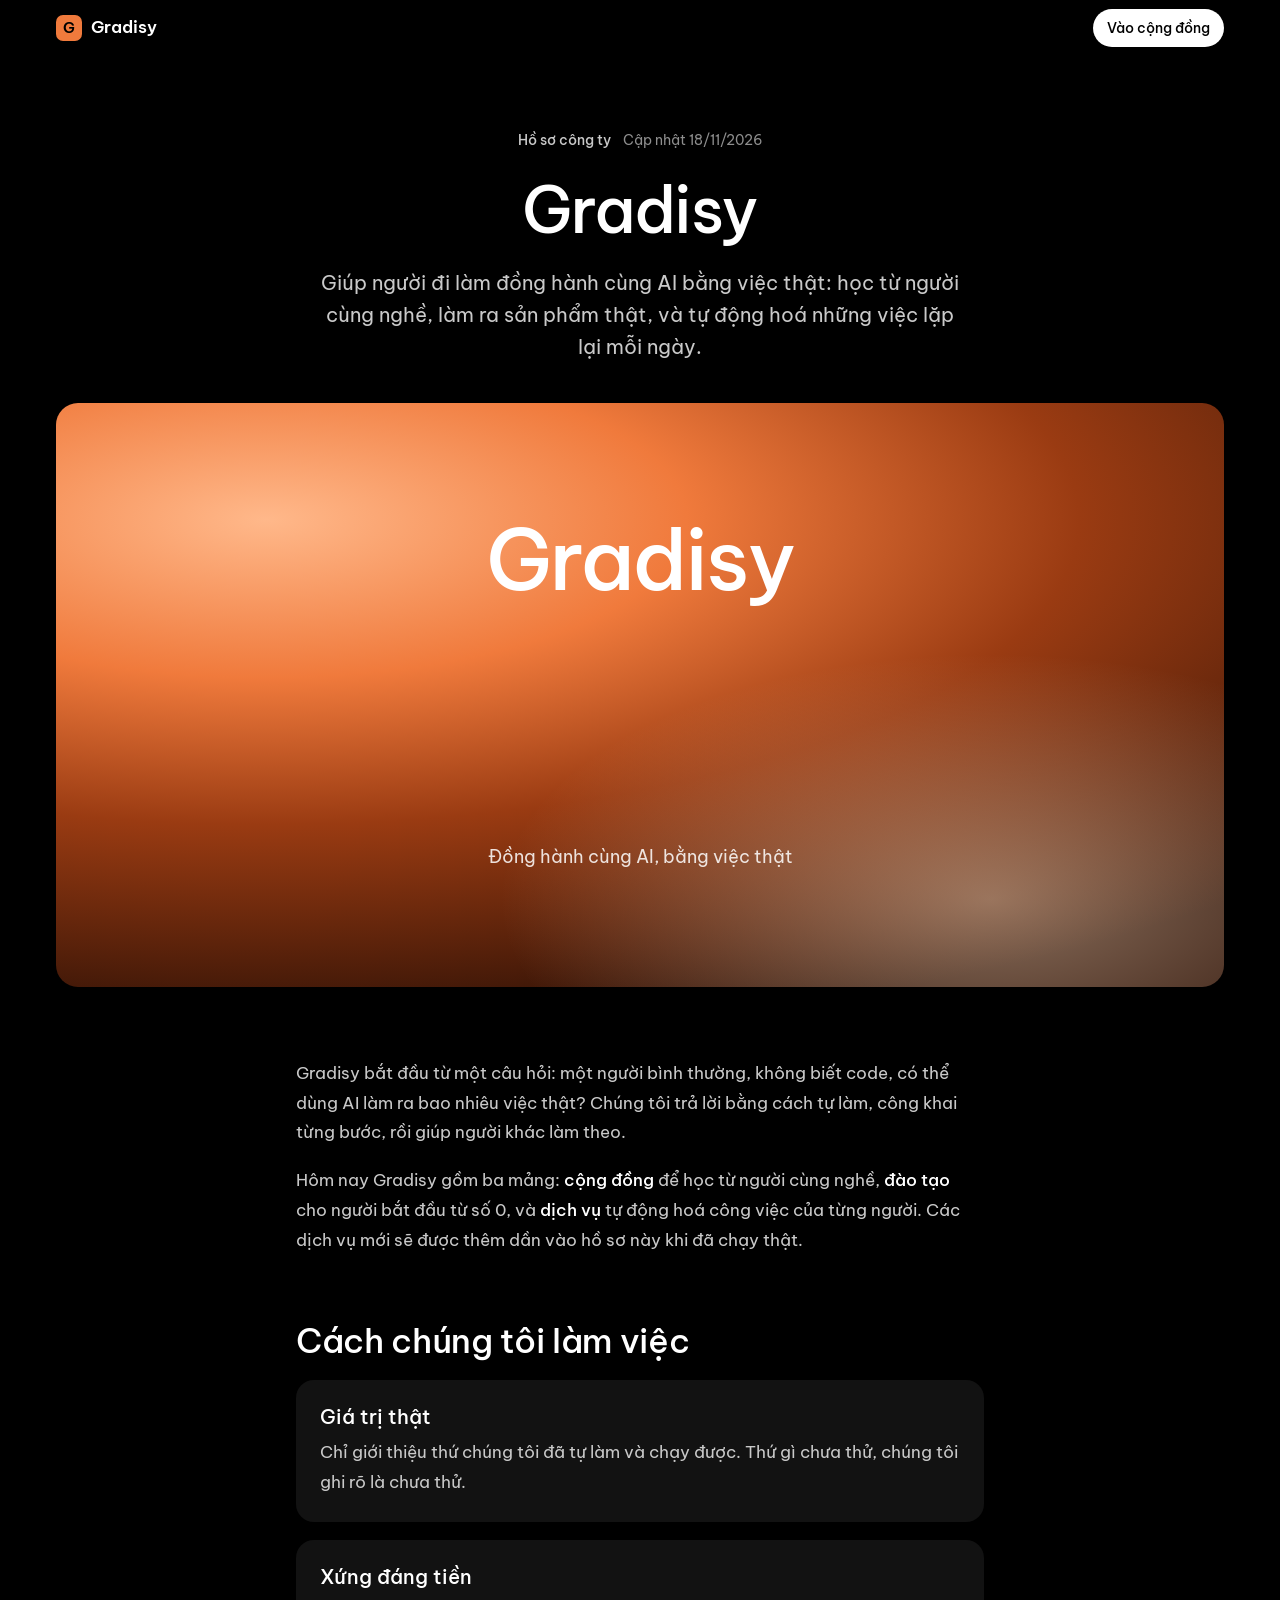
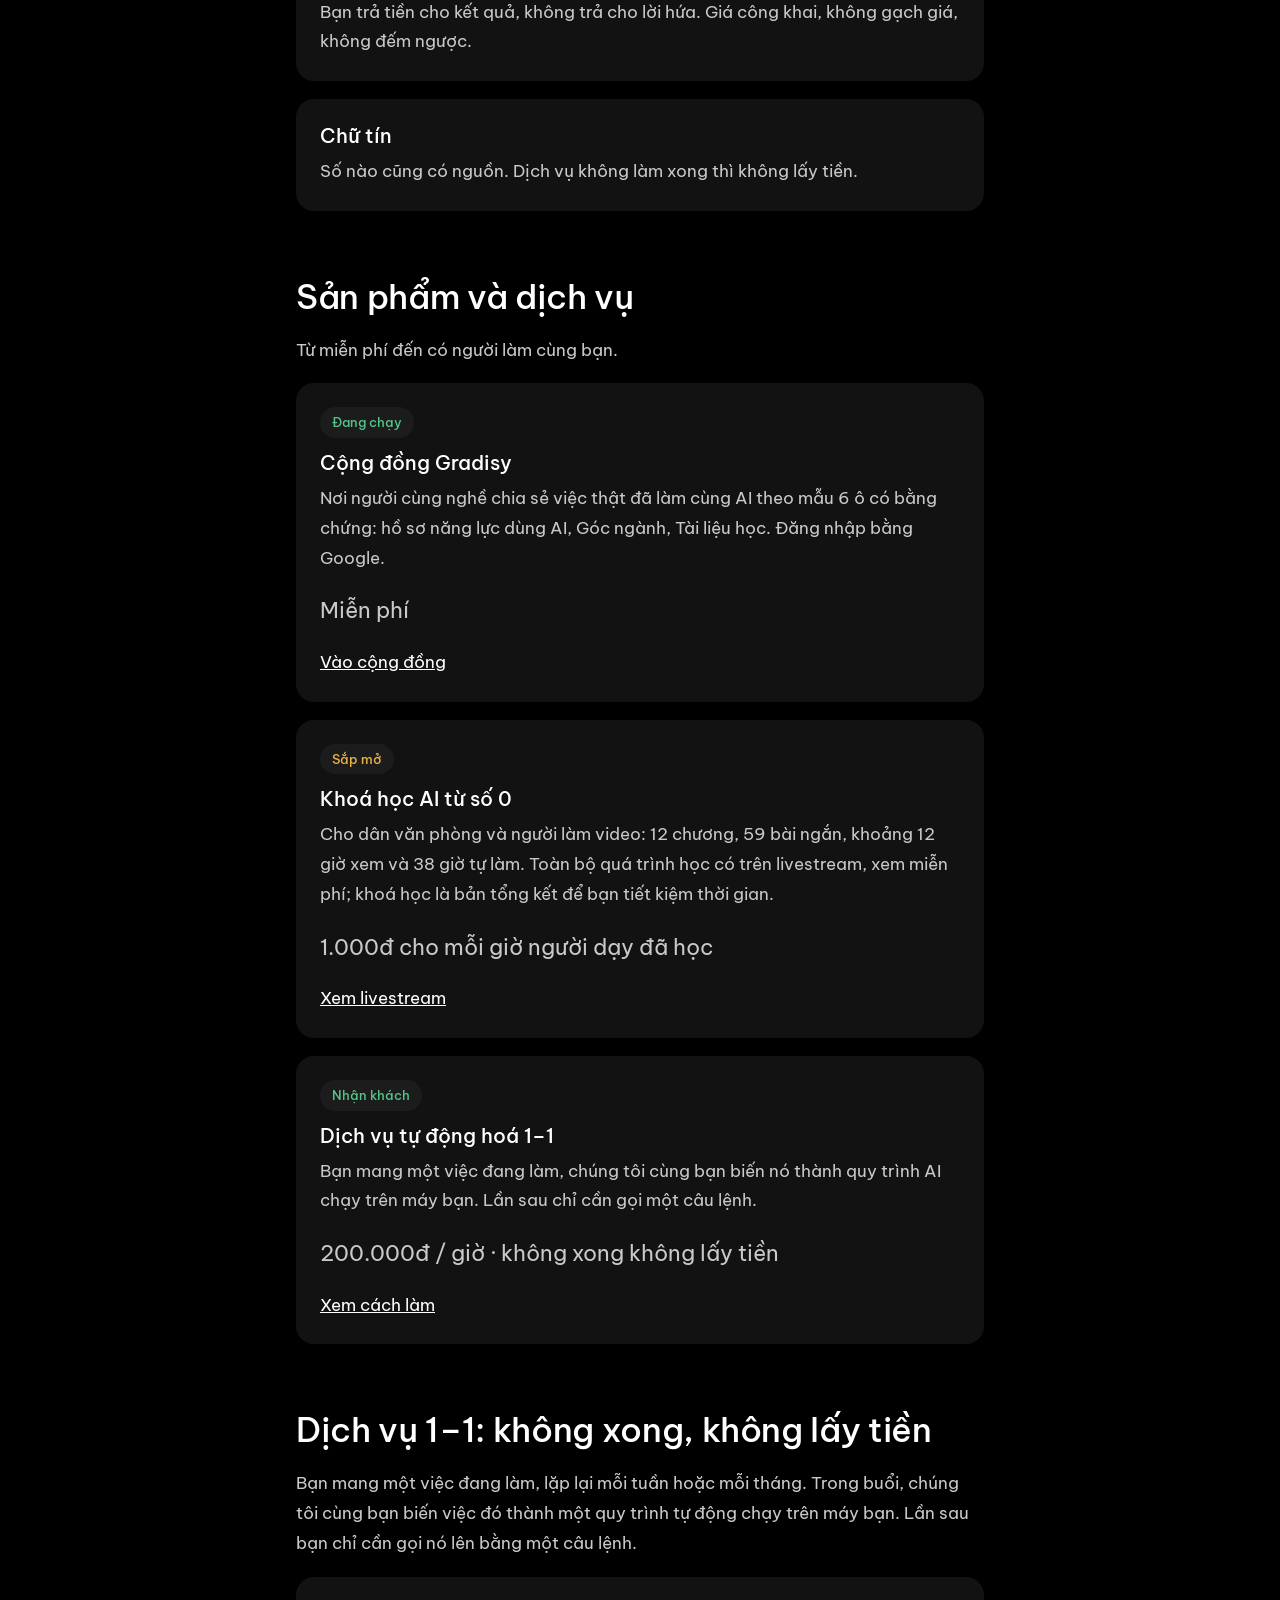
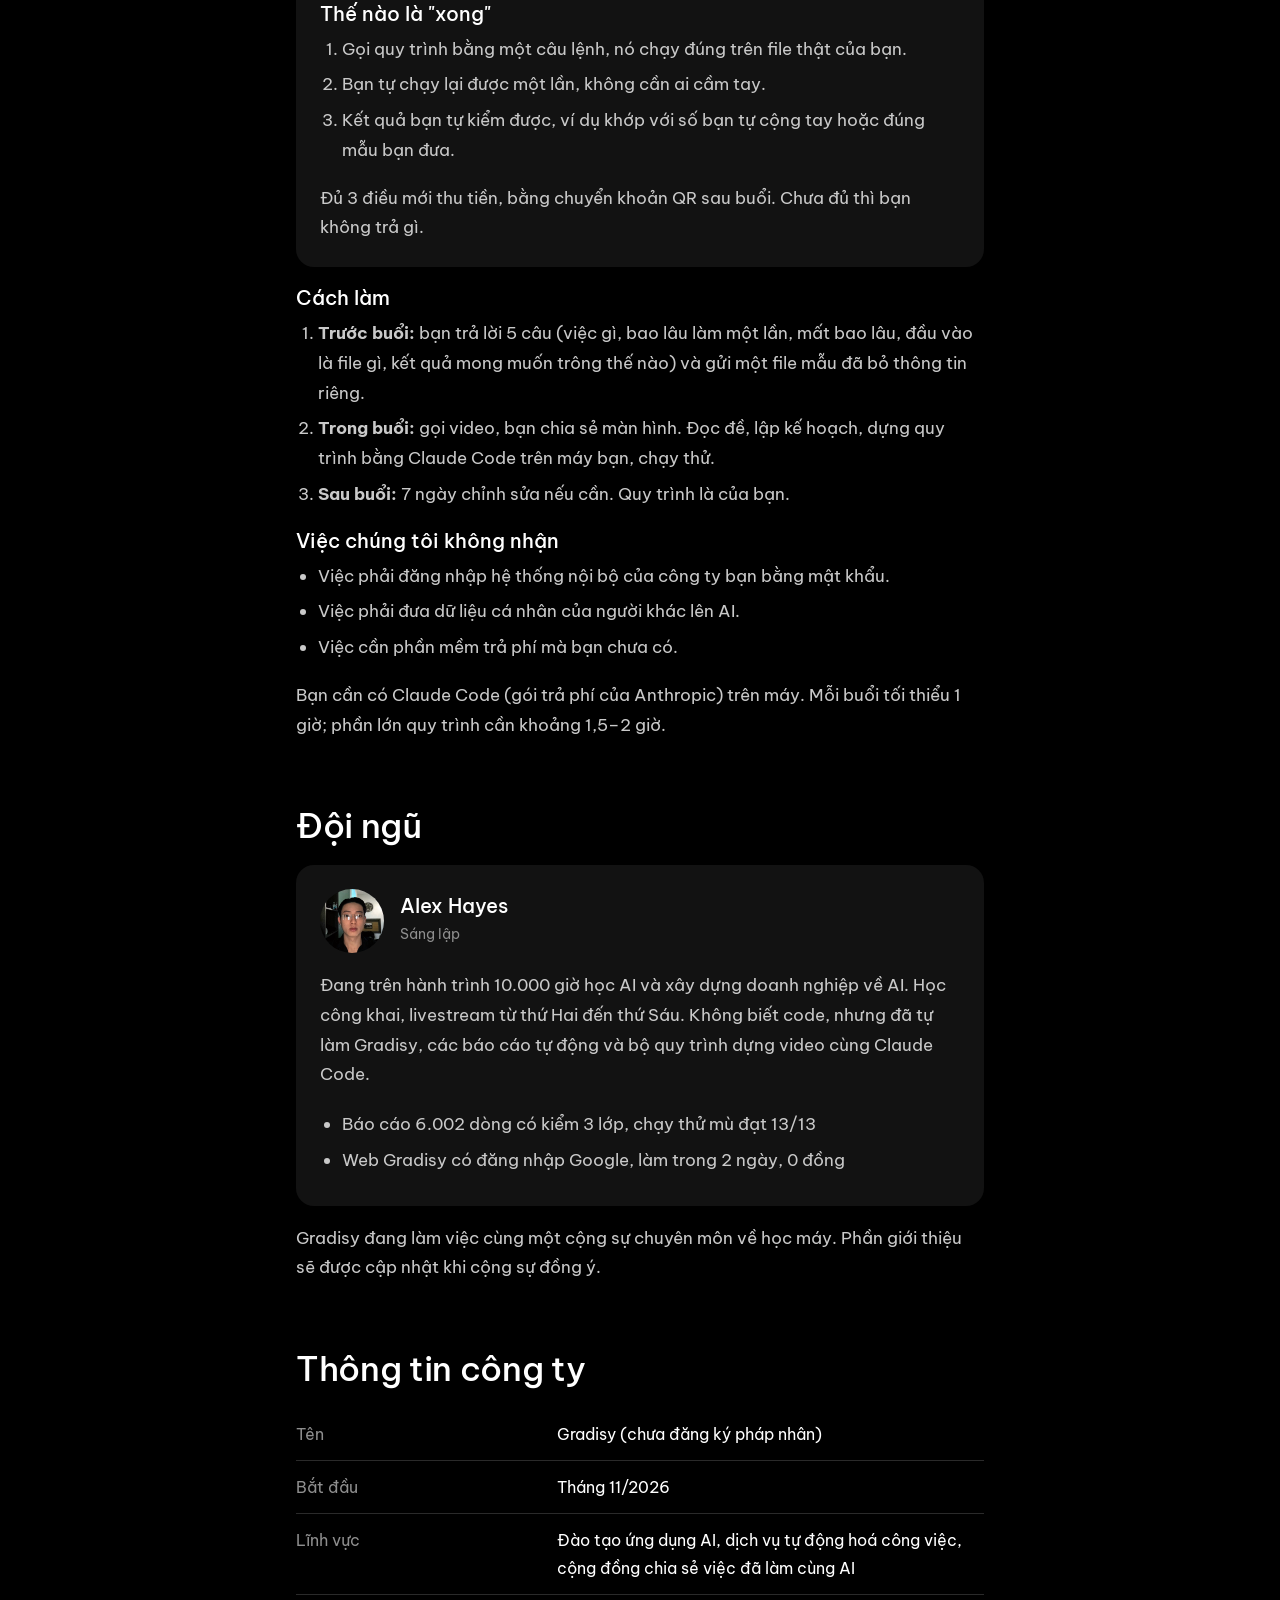
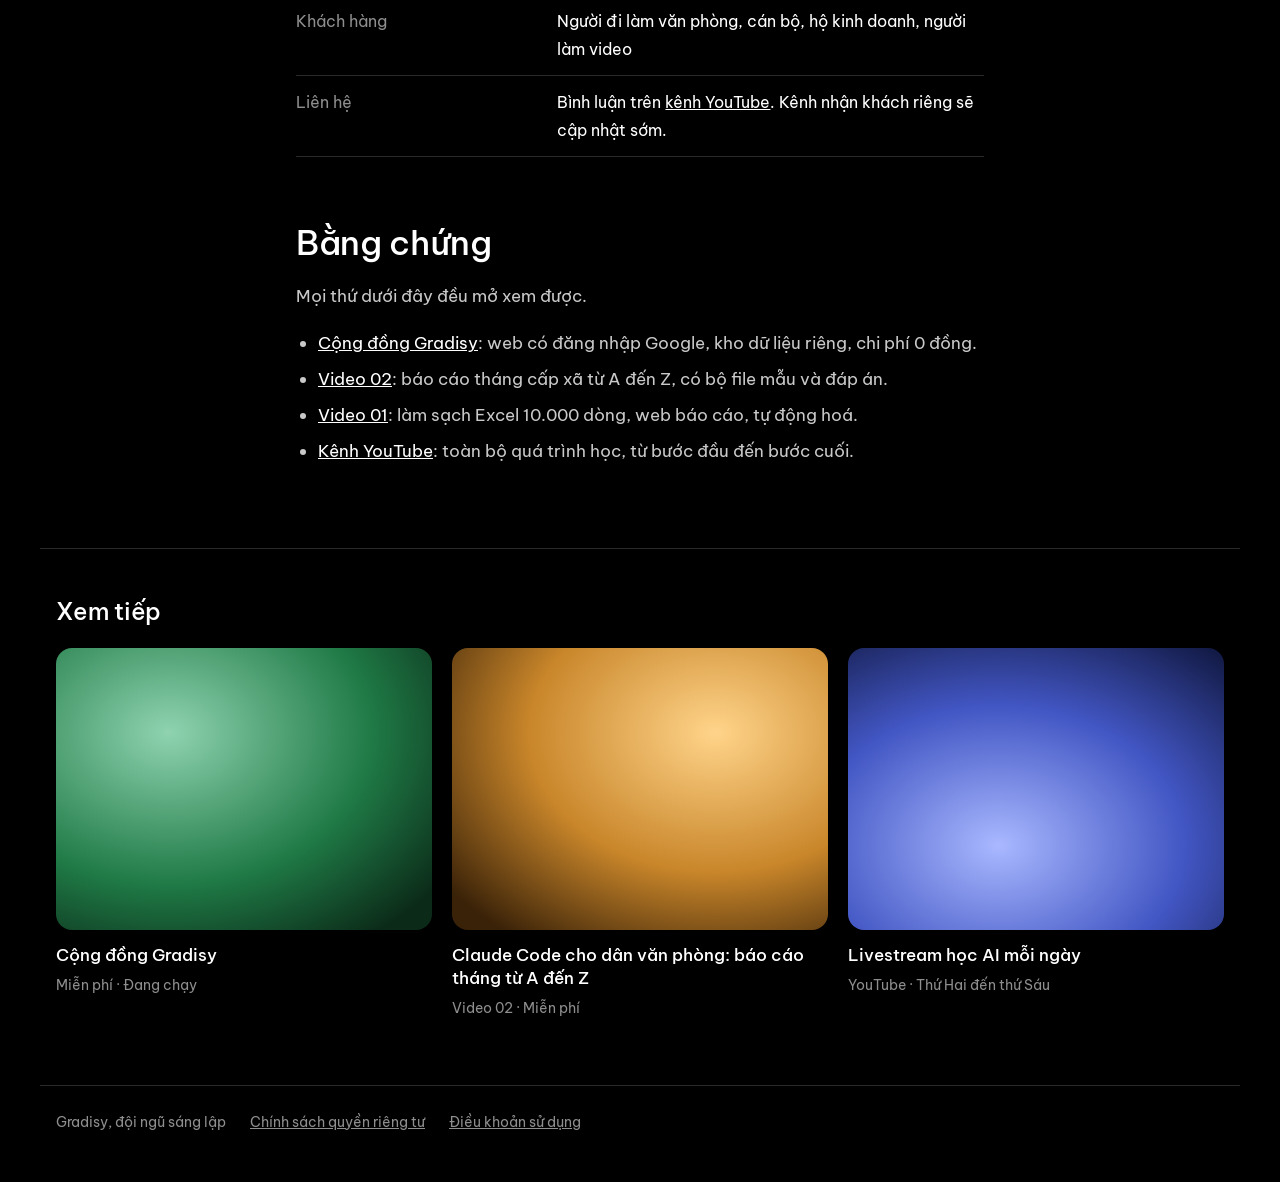
==== cong-ty/index.html @ e37d358b "Thêm trang Hồ sơ công ty Gradisy (cong-ty/) Trang giới thiệu Gradisy theo kiểu hồ sơ công ty: sứ mện" ====
<!doctype html>
<html lang="vi">
<head>
<meta charset="utf-8">
<meta name="viewport" content="width=device-width, initial-scale=1, viewport-fit=cover">
<title>Hồ sơ công ty · Gradisy</title>
<meta name="description" content="Hồ sơ Gradisy: đồng hành cùng AI bằng việc thật. Cộng đồng, đào tạo và dịch vụ tự động hoá 1–1, không xong không lấy tiền.">
<!-- Đăng lên mạng 18/11/2026.
     Thêm dịch vụ mới: thêm một dòng vào DICH_VU trong <script> cuối trang. -->
<link rel="preconnect" href="https://fonts.googleapis.com">
<link href="https://fonts.googleapis.com/css2?family=Be+Vietnam+Pro:wght@400;500;600&display=swap" rel="stylesheet">
<style>
:root{
  --bg:#000; --raise:#121212; --raise-2:#1c1c1c; --line:#2a2a2a;
  --ink:#fff; --ink-2:#c9c9c9; --muted:#8e8e8e;
  --accent:#f07a3c; --good:#55c48a; --warn:#e8b24a;
  --font:"Be Vietnam Pro",system-ui,-apple-system,"Segoe UI",sans-serif;
  color-scheme:dark;
}
*{box-sizing:border-box}
html{scroll-behavior:smooth}
body{margin:0;background:var(--bg);color:var(--ink);font:400 17px/1.75 var(--font);overflow-x:hidden;-webkit-font-smoothing:antialiased}
a{color:var(--ink)}
img{max-width:100%;display:block}
:focus-visible{outline:2px solid var(--accent);outline-offset:3px}

/* thanh trên */
.top{position:sticky;top:0;z-index:10;background:rgba(0,0,0,.85);backdrop-filter:blur(10px)}
.top .row{display:flex;align-items:center;gap:16px;height:56px;max-width:1200px;margin:0 auto;padding:0 max(16px,env(safe-area-inset-left))}
.logo{display:flex;align-items:center;gap:9px;text-decoration:none;font-weight:600;font-size:17px}
.logo i{display:grid;place-items:center;width:26px;height:26px;border-radius:7px;background:var(--accent);color:#000;font-style:normal;font-weight:600;font-size:15px}
.top .go{margin-left:auto;font-size:14px;text-decoration:none;background:var(--ink);color:#000;font-weight:500;padding:7px 14px;border-radius:99px}
.top .go:hover{background:var(--ink-2)}
/* thanh mục lục, giống thanh "đang đọc mục" */
.toc{border-top:1px solid var(--line);display:none}
.toc.show{display:block}
.toc details{max-width:1200px;margin:0 auto;padding:0 max(16px,env(safe-area-inset-left))}
.toc summary{list-style:none;cursor:pointer;display:flex;justify-content:space-between;align-items:center;height:40px;font-size:14px;color:var(--ink-2)}
.toc summary::-webkit-details-marker{display:none}
.toc summary::after{content:"";width:8px;height:8px;border-right:1.5px solid var(--ink-2);border-bottom:1.5px solid var(--ink-2);transform:rotate(45deg) translateY(-3px)}
.toc details[open] summary::after{transform:rotate(-135deg)}
.toc ol{list-style:none;margin:0;padding:4px 0 14px}
.toc a{display:block;padding:6px 0;font-size:15px;color:var(--ink-2);text-decoration:none}
.toc a:hover,.toc a.on{color:var(--ink)}

/* đầu trang */
.head{max-width:860px;margin:0 auto;padding:72px max(16px,env(safe-area-inset-left)) 40px;text-align:center}
.meta{font-size:14px;color:var(--muted);margin:0 0 22px}
.meta b{color:var(--ink-2);font-weight:500;margin-right:12px}
h1{font-weight:500;font-size:clamp(36px,6.4vw,64px);line-height:1.1;letter-spacing:-.02em;margin:0 0 22px;text-wrap:balance}
.sub{font-size:clamp(17px,2.2vw,20px);color:var(--ink-2);max-width:640px;margin:0 auto;line-height:1.6}

/* khối hình lớn */
.cover{max-width:1200px;margin:0 auto 64px;padding:0 max(16px,env(safe-area-inset-left))}
.cover .box{position:relative;aspect-ratio:16/8;border-radius:22px;overflow:hidden;
  background:radial-gradient(120% 90% at 18% 20%,#ffb88a 0,#f07a3c 30%,#9a3b12 58%,#2a0f05 100%)}
.cover .box::after{content:"";position:absolute;inset:0;background:radial-gradient(60% 60% at 80% 85%,rgba(255,226,196,.45),transparent 70%)}
.cover .mark{position:absolute;inset:0;display:grid;place-items:center;z-index:1;text-align:center}
.cover .mark span{display:block;font-weight:500;font-size:clamp(34px,7vw,84px);letter-spacing:-.02em;color:#fff;line-height:1}
.cover .mark small{display:block;margin-top:12px;font-size:clamp(14px,1.8vw,18px);color:rgba(255,255,255,.85)}

/* bài */
.doc{max-width:720px;margin:0 auto;padding:0 max(16px,env(safe-area-inset-left))}
.doc section{padding:8px 0 40px;scroll-margin-top:110px}
h2{font-weight:500;font-size:clamp(26px,3.6vw,34px);line-height:1.2;letter-spacing:-.01em;margin:0 0 18px}
h3{font-weight:500;font-size:20px;line-height:1.3;margin:0 0 8px}
.doc p{margin:0 0 18px;color:var(--ink-2)}
.doc p b{color:var(--ink);font-weight:500}
.doc ol,.doc ul{color:var(--ink-2);padding-left:22px;margin:0 0 18px}
.doc li{margin:6px 0}

/* thẻ (khối bo tròn nền xám như thẻ tác giả) */
.panel{background:var(--raise);border-radius:18px;padding:24px;margin:0 0 18px}
.panel p:last-child,.panel ul:last-child,.panel ol:last-child{margin-bottom:0}
.pill{display:inline-block;background:var(--raise-2);color:var(--ink);font-size:13px;font-weight:500;padding:4px 12px;border-radius:99px;margin-bottom:12px}
.pill.live{color:var(--good)}
.pill.soon{color:var(--warn)}
.price{font-size:22px;color:var(--ink);margin:6px 0 4px}

/* bảng thông tin công ty */
.facts{width:100%;border-collapse:collapse;font-size:16px;margin:0 0 18px}
.facts th,.facts td{text-align:left;vertical-align:top;padding:12px 0;border-bottom:1px solid var(--line)}
.facts th{width:38%;color:var(--muted);font-weight:400;padding-right:16px}
.facts td{color:var(--ink)}

/* đội ngũ */
.person{display:grid;grid-template-columns:64px 1fr;gap:4px 16px;align-items:center}
.person img,.person .ph{width:64px;height:64px;border-radius:50%;object-fit:cover;object-position:50% 30%}
.person .ph{display:grid;place-items:center;background:var(--raise-2);color:var(--muted);font-size:22px}
.person h3{margin:0}
.person .role{font-size:14px;color:var(--muted)}
.person .bio{grid-column:1/-1;margin:14px 0 0;color:var(--ink-2)}
.person ul{grid-column:1/-1;margin:10px 0 0}
.todo{background:rgba(232,178,74,.14);color:var(--warn);border-radius:6px;padding:1px 6px;font-size:13px}

/* xem tiếp */
.more{max-width:1200px;margin:24px auto 0;padding:48px max(16px,env(safe-area-inset-left)) 0;border-top:1px solid var(--line)}
.more .bar{display:flex;justify-content:space-between;align-items:baseline;margin-bottom:22px}
.more h2{margin:0;font-size:24px}
.cards{display:grid;gap:20px}
.card{display:block;text-decoration:none}
.card .img{aspect-ratio:4/3;border-radius:16px;margin-bottom:14px}
.card .t{display:block;font-size:17px;font-weight:500;line-height:1.35}
.card .m{display:block;font-size:14px;color:var(--muted);margin-top:6px}
.card:hover .t{text-decoration:underline}
.g1{background:radial-gradient(90% 90% at 30% 30%,#8fd3b0,#1f7a46 60%,#0b2a18)}
.g2{background:radial-gradient(90% 90% at 70% 30%,#ffd48a,#c9862a 55%,#3a2208)}
.g3{background:radial-gradient(90% 90% at 40% 70%,#a9b8ff,#4256c4 55%,#121a45)}

footer{max-width:1200px;margin:64px auto 0;padding:24px max(16px,env(safe-area-inset-left)) 48px;border-top:1px solid var(--line);font-size:14px;color:var(--muted);display:flex;flex-wrap:wrap;gap:8px 24px}
footer a{color:var(--muted)}

@media (min-width:760px){ .cards{grid-template-columns:repeat(3,1fr)} }
@media (prefers-reduced-motion:reduce){html{scroll-behavior:auto}}
</style>
</head>
<body>

<header class="top">
  <div class="row">
    <a class="logo" href="./"><i>G</i>Gradisy</a>
    <a class="go" href="../">Vào cộng đồng</a>
  </div>
  <nav class="toc" id="toc" aria-label="Mục lục hồ sơ">
    <details>
      <summary id="tocNow">Gradisy là ai</summary>
      <ol id="tocList"></ol>
    </details>
  </nav>
</header>

<header class="head">
  <p class="meta"><b>Hồ sơ công ty</b>Cập nhật 18/11/2026</p>
  <h1>Gradisy</h1>
  <p class="sub">Giúp người đi làm đồng hành cùng AI bằng việc thật: học từ người cùng nghề, làm ra sản phẩm thật, và tự động hoá những việc lặp lại mỗi ngày.</p>
</header>

<div class="cover"><div class="box" role="img" aria-label="Ảnh bìa Gradisy"><div class="mark"><span>Gradisy</span><small>Đồng hành cùng AI, bằng việc thật</small></div></div></div>

<main class="doc">

<section id="la-ai" data-toc="Gradisy là ai">
  <p>Gradisy bắt đầu từ một câu hỏi: một người bình thường, không biết code, có thể dùng AI làm ra bao nhiêu việc thật? Chúng tôi trả lời bằng cách tự làm, công khai từng bước, rồi giúp người khác làm theo.</p>
  <p>Hôm nay Gradisy gồm ba mảng: <b>cộng đồng</b> để học từ người cùng nghề, <b>đào tạo</b> cho người bắt đầu từ số 0, và <b>dịch vụ</b> tự động hoá công việc của từng người. Các dịch vụ mới sẽ được thêm dần vào hồ sơ này khi đã chạy thật.</p>
</section>

<section id="nguyen-tac" data-toc="Cách chúng tôi làm việc">
  <h2>Cách chúng tôi làm việc</h2>
  <div class="panel">
    <h3>Giá trị thật</h3>
    <p>Chỉ giới thiệu thứ chúng tôi đã tự làm và chạy được. Thứ gì chưa thử, chúng tôi ghi rõ là chưa thử.</p>
  </div>
  <div class="panel">
    <h3>Xứng đáng tiền</h3>
    <p>Bạn trả tiền cho kết quả, không trả cho lời hứa. Giá công khai, không gạch giá, không đếm ngược.</p>
  </div>
  <div class="panel">
    <h3>Chữ tín</h3>
    <p>Số nào cũng có nguồn. Dịch vụ không làm xong thì không lấy tiền.</p>
  </div>
</section>

<section id="dich-vu" data-toc="Sản phẩm và dịch vụ">
  <h2>Sản phẩm và dịch vụ</h2>
  <p>Từ miễn phí đến có người làm cùng bạn.</p>
  <div id="dsDichVu"></div>
</section>

<section id="mot-mot" data-toc="Dịch vụ 1–1: không xong, không lấy tiền">
  <h2>Dịch vụ 1–1: không xong, không lấy tiền</h2>
  <p>Bạn mang một việc đang làm, lặp lại mỗi tuần hoặc mỗi tháng. Trong buổi, chúng tôi cùng bạn biến việc đó thành một quy trình tự động chạy trên máy bạn. Lần sau bạn chỉ cần gọi nó lên bằng một câu lệnh.</p>
  <div class="panel">
    <h3>Thế nào là "xong"</h3>
    <ol>
      <li>Gọi quy trình bằng một câu lệnh, nó chạy đúng trên file thật của bạn.</li>
      <li>Bạn tự chạy lại được một lần, không cần ai cầm tay.</li>
      <li>Kết quả bạn tự kiểm được, ví dụ khớp với số bạn tự cộng tay hoặc đúng mẫu bạn đưa.</li>
    </ol>
    <p>Đủ 3 điều mới thu tiền, bằng chuyển khoản QR sau buổi. Chưa đủ thì bạn không trả gì.</p>
  </div>
  <h3>Cách làm</h3>
  <ol>
    <li><b>Trước buổi:</b> bạn trả lời 5 câu (việc gì, bao lâu làm một lần, mất bao lâu, đầu vào là file gì, kết quả mong muốn trông thế nào) và gửi một file mẫu đã bỏ thông tin riêng.</li>
    <li><b>Trong buổi:</b> gọi video, bạn chia sẻ màn hình. Đọc đề, lập kế hoạch, dựng quy trình bằng Claude Code trên máy bạn, chạy thử.</li>
    <li><b>Sau buổi:</b> 7 ngày chỉnh sửa nếu cần. Quy trình là của bạn.</li>
  </ol>
  <h3>Việc chúng tôi không nhận</h3>
  <ul>
    <li>Việc phải đăng nhập hệ thống nội bộ của công ty bạn bằng mật khẩu.</li>
    <li>Việc phải đưa dữ liệu cá nhân của người khác lên AI.</li>
    <li>Việc cần phần mềm trả phí mà bạn chưa có.</li>
  </ul>
  <p>Bạn cần có Claude Code (gói trả phí của Anthropic) trên máy. Mỗi buổi tối thiểu 1 giờ; phần lớn quy trình cần khoảng 1,5–2 giờ.</p>
</section>

<section id="doi-ngu" data-toc="Đội ngũ">
  <h2>Đội ngũ</h2>
  <div class="panel person">
    <img src="anh/alex.avif" alt="Ảnh chân dung Alex Hayes" width="128" height="128" loading="lazy">
    <div><h3>Alex Hayes</h3><span class="role">Sáng lập</span></div>
    <p class="bio">Đang trên hành trình 10.000 giờ học AI và xây dựng doanh nghiệp về AI. Học công khai, livestream từ thứ Hai đến thứ Sáu. Không biết code, nhưng đã tự làm Gradisy, các báo cáo tự động và bộ quy trình dựng video cùng Claude Code.</p>
    <ul>
      <li>Báo cáo 6.002 dòng có kiểm 3 lớp, chạy thử mù đạt 13/13</li>
      <li>Web Gradisy có đăng nhập Google, làm trong 2 ngày, 0 đồng</li>
    </ul>
  </div>
  <p>Gradisy đang làm việc cùng một cộng sự chuyên môn về học máy. Phần giới thiệu sẽ được cập nhật khi cộng sự đồng ý.</p>
</section>

<section id="thong-tin" data-toc="Thông tin công ty">
  <h2>Thông tin công ty</h2>
  <table class="facts">
    <tr><th>Tên</th><td>Gradisy (chưa đăng ký pháp nhân)</td></tr>
    <tr><th>Bắt đầu</th><td>Tháng 11/2026</td></tr>
    <tr><th>Lĩnh vực</th><td>Đào tạo ứng dụng AI, dịch vụ tự động hoá công việc, cộng đồng chia sẻ việc đã làm cùng AI</td></tr>
    <tr><th>Khách hàng</th><td>Người đi làm văn phòng, cán bộ, hộ kinh doanh, người làm video</td></tr>
    <tr><th>Liên hệ</th><td>Bình luận trên <a href="https://www.youtube.com/@Vannam_alexhayes" target="_blank" rel="noopener">kênh YouTube</a>. Kênh nhận khách riêng sẽ cập nhật sớm.</td></tr>
  </table>
</section>

<section id="bang-chung" data-toc="Bằng chứng">
  <h2>Bằng chứng</h2>
  <p>Mọi thứ dưới đây đều mở xem được.</p>
  <ul>
    <li><a href="../">Cộng đồng Gradisy</a>: web có đăng nhập Google, kho dữ liệu riêng, chi phí 0 đồng.</li>
    <li><a href="https://alexhayes-ai.github.io/claude-code-van-phong/">Video 02</a>: báo cáo tháng cấp xã từ A đến Z, có bộ file mẫu và đáp án.</li>
    <li><a href="https://alexhayes-ai.github.io/excel-bao-cao-tu-dong/">Video 01</a>: làm sạch Excel 10.000 dòng, web báo cáo, tự động hoá.</li>
    <li><a href="https://www.youtube.com/@Vannam_alexhayes" target="_blank" rel="noopener">Kênh YouTube</a>: toàn bộ quá trình học, từ bước đầu đến bước cuối.</li>
  </ul>
</section>

</main>

<section class="more" aria-labelledby="xemTiep">
  <div class="bar"><h2 id="xemTiep">Xem tiếp</h2></div>
  <div class="cards">
    <a class="card" href="../"><div class="img g1"></div><span class="t">Cộng đồng Gradisy</span><span class="m">Miễn phí · Đang chạy</span></a>
    <a class="card" href="https://alexhayes-ai.github.io/claude-code-van-phong/"><div class="img g2"></div><span class="t">Claude Code cho dân văn phòng: báo cáo tháng từ A đến Z</span><span class="m">Video 02 · Miễn phí</span></a>
    <a class="card" href="https://www.youtube.com/@Vannam_alexhayes" target="_blank" rel="noopener"><div class="img g3"></div><span class="t">Livestream học AI mỗi ngày</span><span class="m">YouTube · Thứ Hai đến thứ Sáu</span></a>
  </div>
</section>

<footer>
  <span>Gradisy, đội ngũ sáng lập</span>
  <a href="../privacy.html">Chính sách quyền riêng tư</a>
  <a href="../terms.html">Điều khoản sử dụng</a>
</footer>

<script>
/* Danh sách sản phẩm và dịch vụ. Thêm dịch vụ mới: thêm một dòng. trangThai: "live" (đang chạy) hoặc "soon" (sắp mở). */
var DICH_VU = [
  { ten: "Cộng đồng Gradisy", trangThai: "live", nhan: "Đang chạy", gia: "Miễn phí",
    mota: "Nơi người cùng nghề chia sẻ việc thật đã làm cùng AI theo mẫu 6 ô có bằng chứng: hồ sơ năng lực dùng AI, Góc ngành, Tài liệu học. Đăng nhập bằng Google.",
    link: "../", chuLink: "Vào cộng đồng" },
  { ten: "Khoá học AI từ số 0", trangThai: "soon", nhan: "Sắp mở", gia: "1.000đ cho mỗi giờ người dạy đã học",
    mota: "Cho dân văn phòng và người làm video: 12 chương, 59 bài ngắn, khoảng 12 giờ xem và 38 giờ tự làm. Toàn bộ quá trình học có trên livestream, xem miễn phí; khoá học là bản tổng kết để bạn tiết kiệm thời gian.",
    link: "https://www.youtube.com/@Vannam_alexhayes", chuLink: "Xem livestream" },
  { ten: "Dịch vụ tự động hoá 1–1", trangThai: "live", nhan: "Nhận khách", gia: "200.000đ / giờ · không xong không lấy tiền",
    mota: "Bạn mang một việc đang làm, chúng tôi cùng bạn biến nó thành quy trình AI chạy trên máy bạn. Lần sau chỉ cần gọi một câu lệnh.",
    link: "#mot-mot", chuLink: "Xem cách làm" }
];
(function(){
  var box = document.getElementById('dsDichVu');
  DICH_VU.forEach(function(d){
    var p = document.createElement('div'); p.className = 'panel';
    var pill = document.createElement('span'); pill.className = 'pill ' + d.trangThai; pill.textContent = d.nhan;
    var h = document.createElement('h3'); h.textContent = d.ten;
    var m = document.createElement('p'); m.textContent = d.mota;
    var g = document.createElement('p'); g.className = 'price'; g.textContent = d.gia;
    var a = document.createElement('a'); a.href = d.link; a.textContent = d.chuLink;
    if (/^https?:/.test(d.link)) { a.target = '_blank'; a.rel = 'noopener'; }
    var pa = document.createElement('p'); pa.appendChild(a);
    [pill, h, m, g, pa].forEach(function(x){ p.appendChild(x); });
    box.appendChild(p);
  });

  // mục lục theo từng phần, hiện tên phần đang đọc
  var secs = Array.prototype.slice.call(document.querySelectorAll('section[data-toc]'));
  var list = document.getElementById('tocList'), now = document.getElementById('tocNow'), toc = document.getElementById('toc');
  var links = secs.map(function(s){
    var li = document.createElement('li'), a = document.createElement('a');
    a.href = '#' + s.id; a.textContent = s.dataset.toc;
    a.addEventListener('click', function(){ toc.querySelector('details').open = false; });
    li.appendChild(a); list.appendChild(li); return a;
  });
  function update(){
    var head = document.querySelector('.doc');
    toc.classList.toggle('show', head.getBoundingClientRect().top < 120);
    var cur = 0;
    secs.forEach(function(s, i){ if (s.getBoundingClientRect().top < 160) cur = i; });
    now.textContent = secs[cur].dataset.toc;
    links.forEach(function(a, i){ a.classList.toggle('on', i === cur); });
  }
  addEventListener('scroll', update, {passive:true}); update();
})();
</script>
</body>
</html>
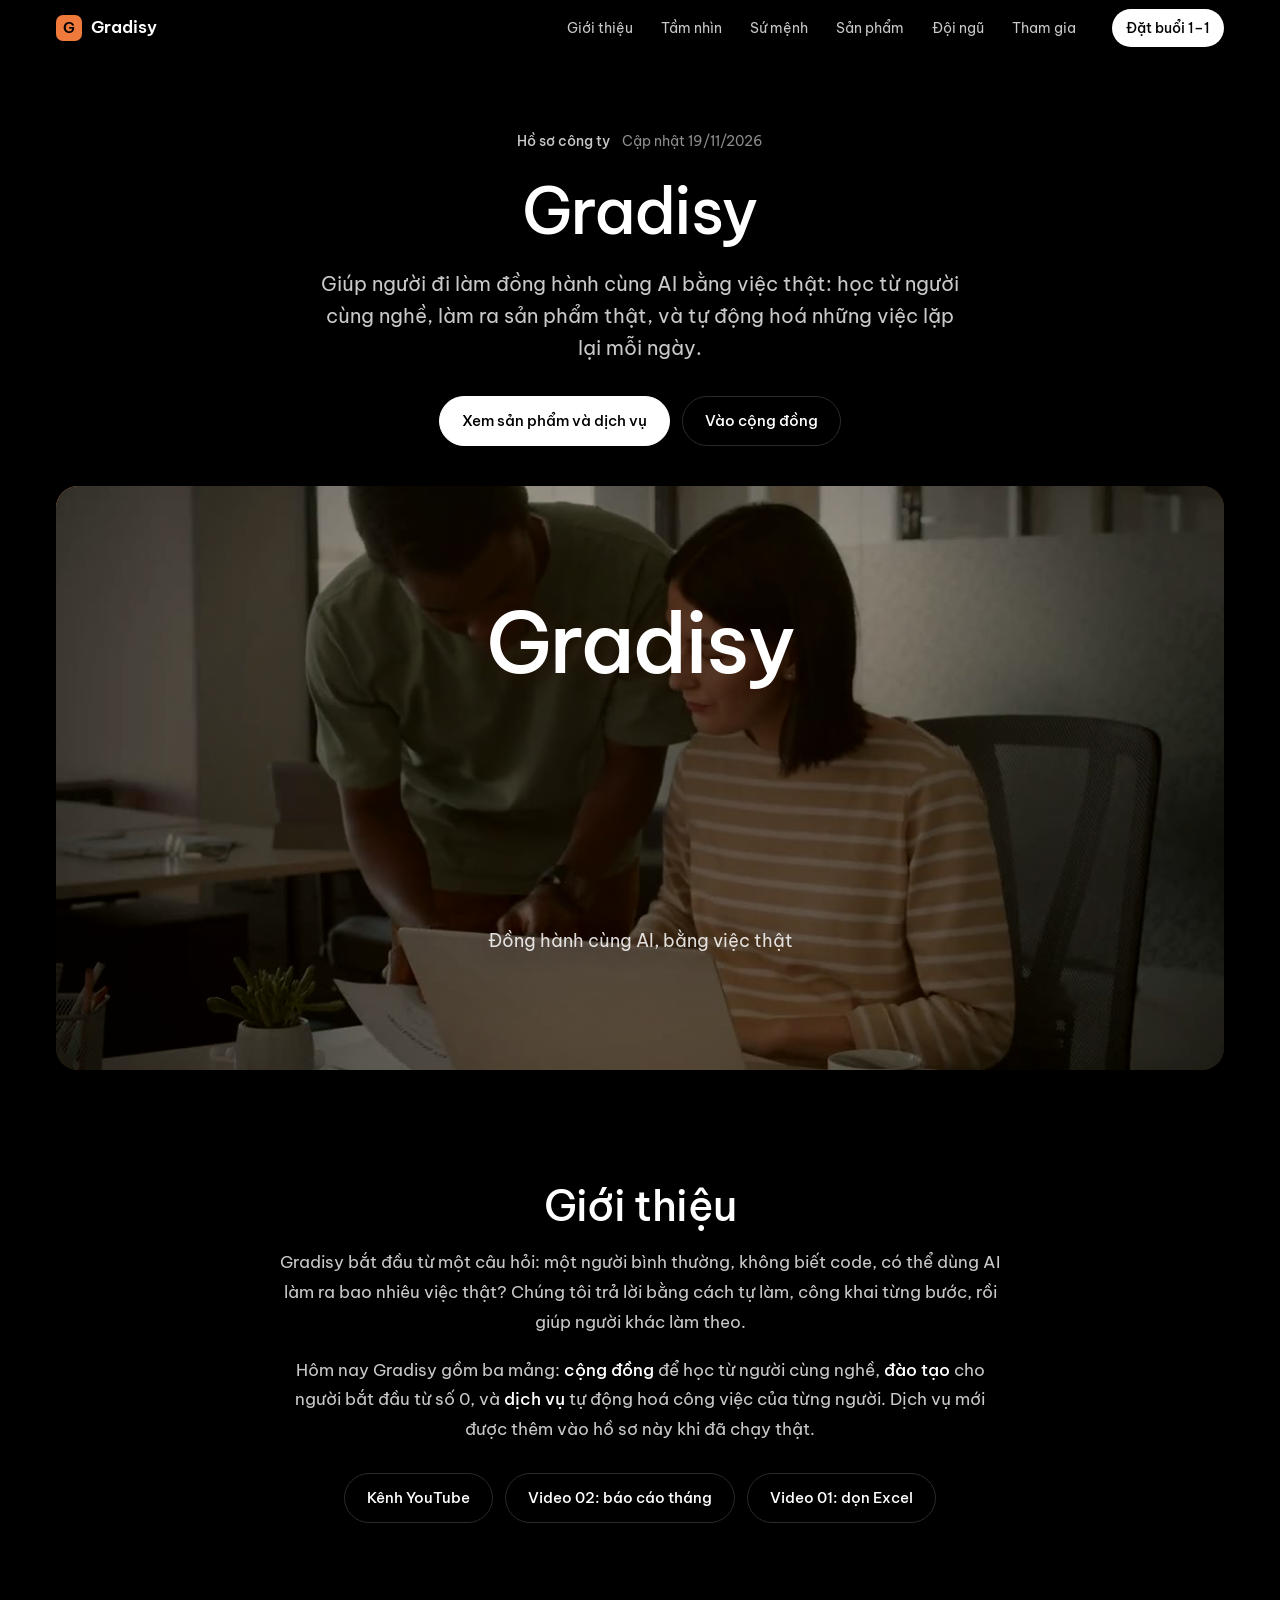
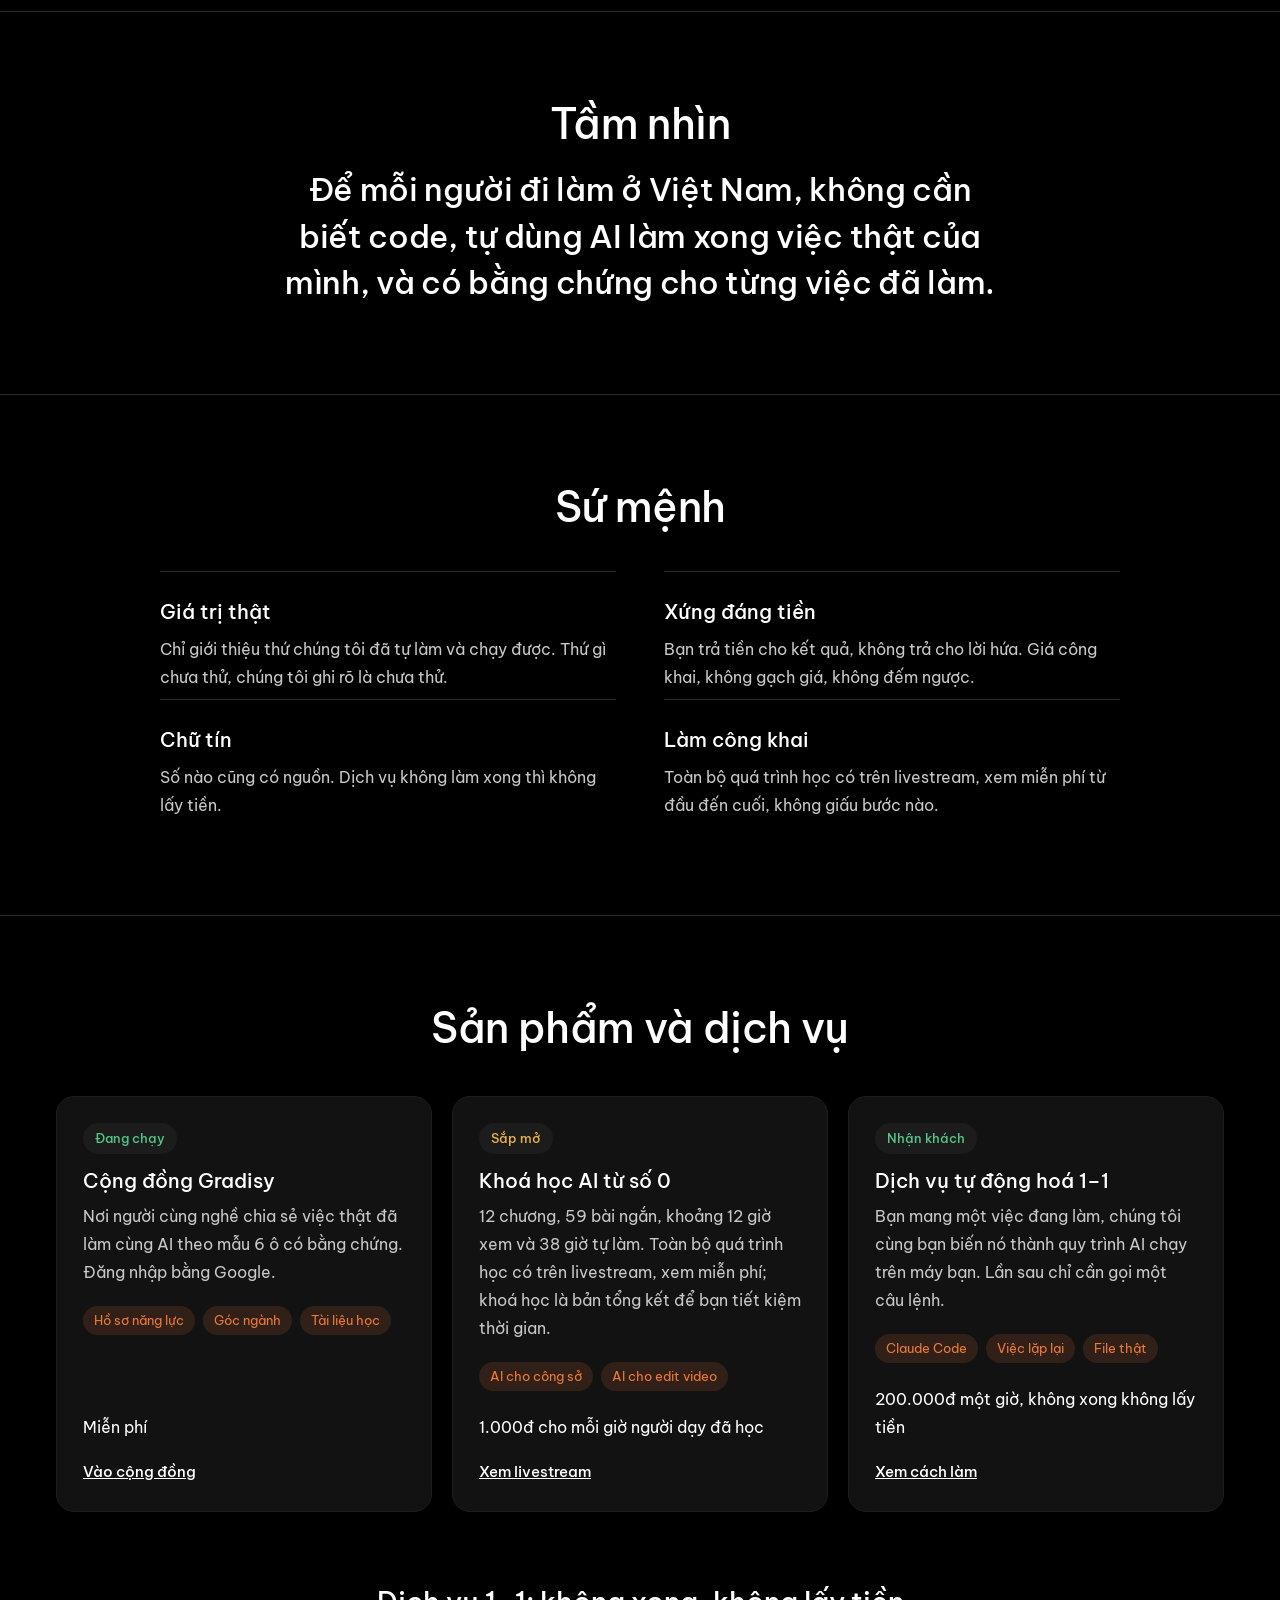
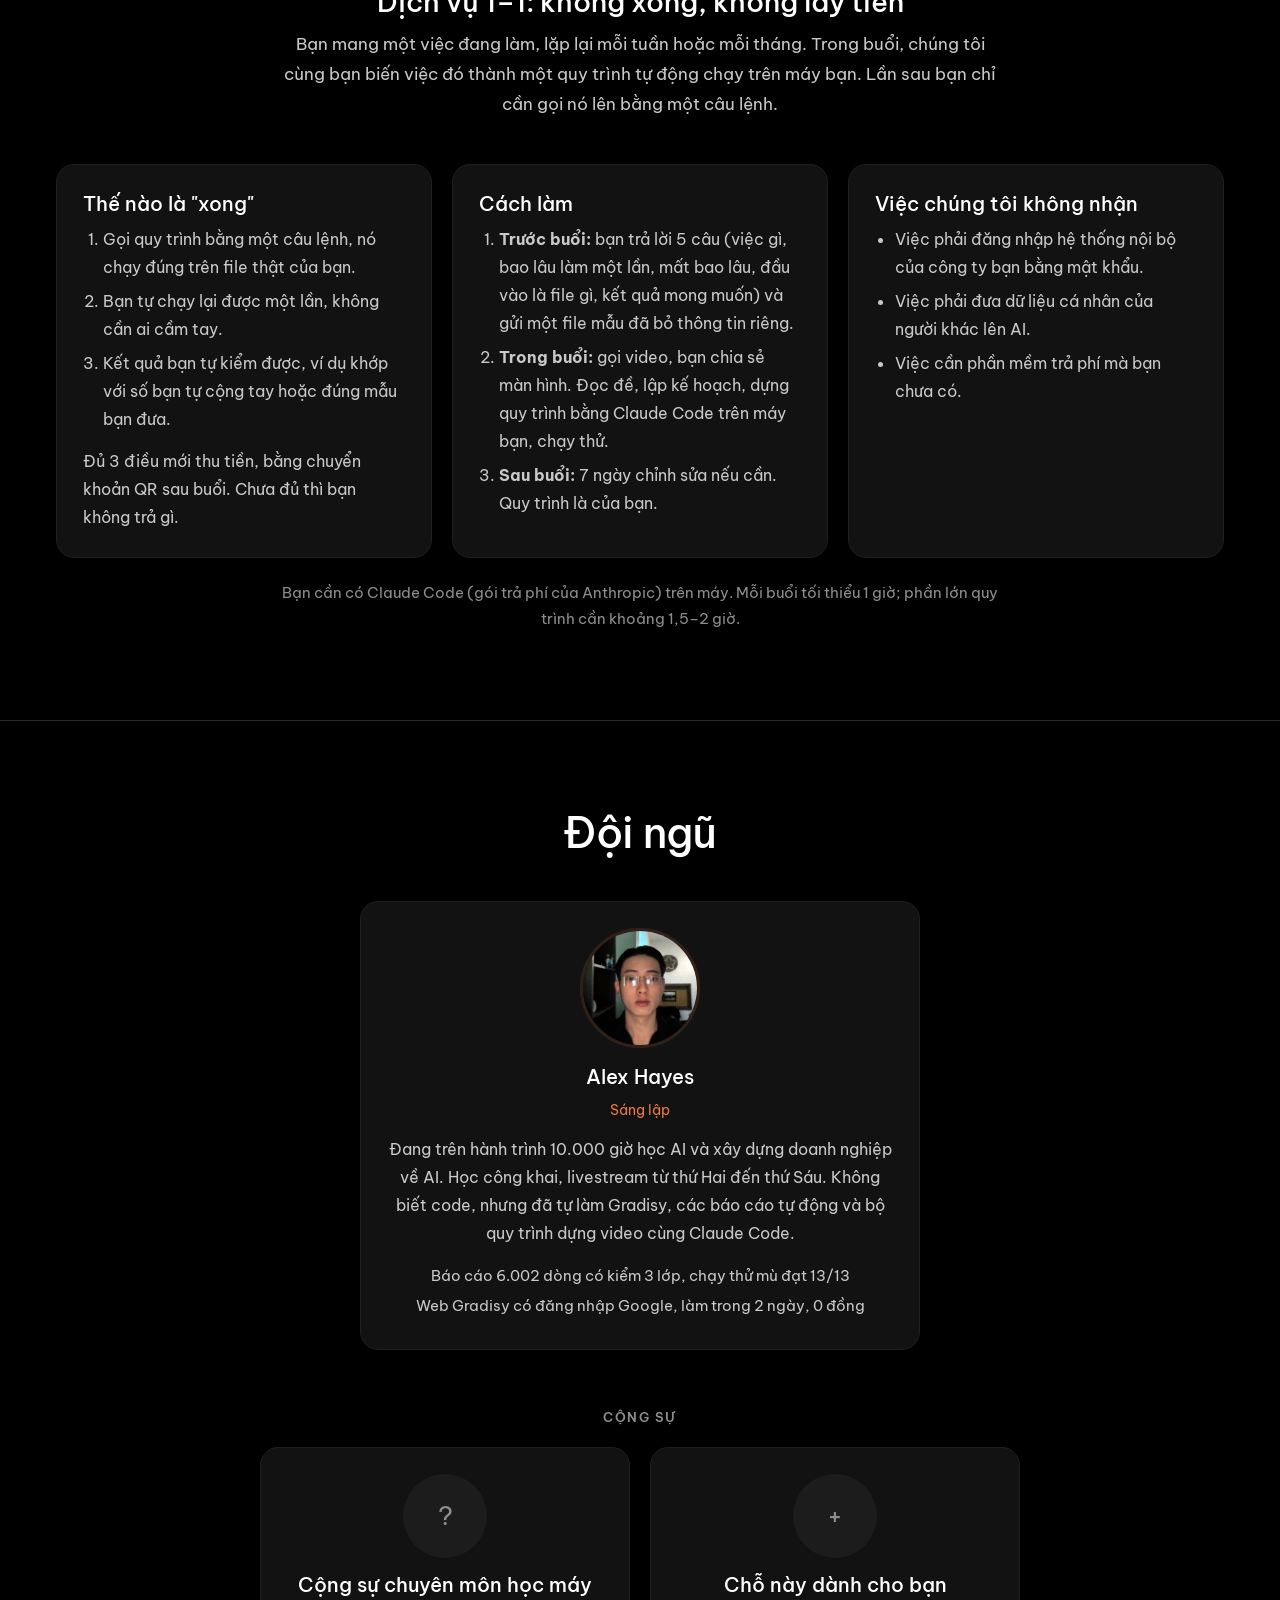
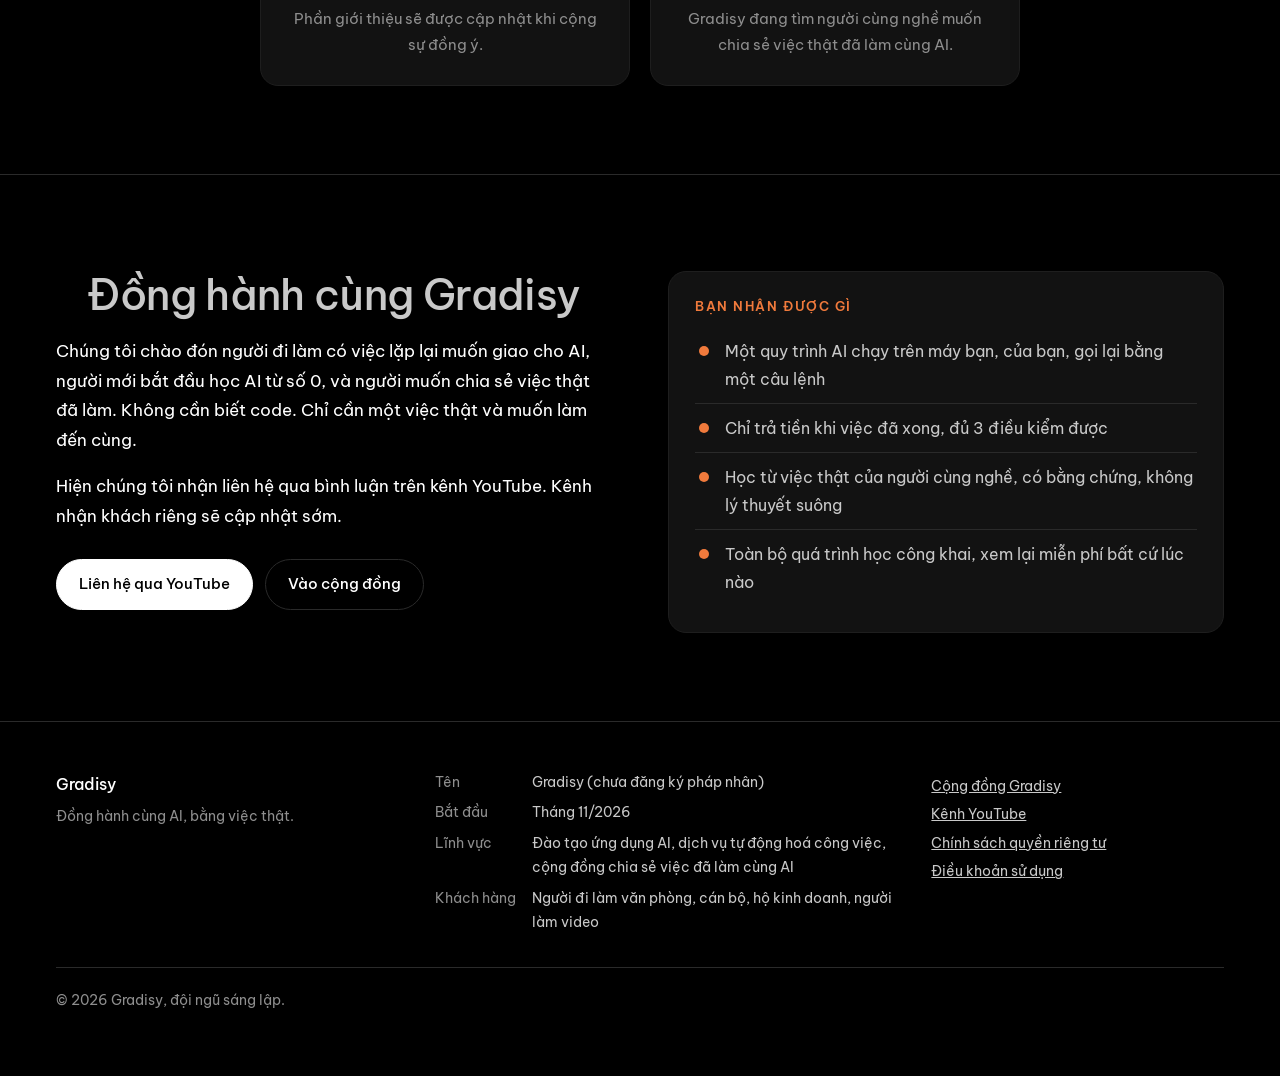
==== commit 3b3436a2: "Hồ sơ công ty: video bìa có người làm việc, bố cục mới, bỏ 7 dấu hiệu trang mẫu - Ảnh bìa thành vide" ====
--- a/cong-ty/index.html
+++ b/cong-ty/index.html
@@ -1,298 +1,438 @@
-<!doctype html>
-<html lang="vi">
-<head>
-<meta charset="utf-8">
-<meta name="viewport" content="width=device-width, initial-scale=1, viewport-fit=cover">
-<title>Hồ sơ công ty · Gradisy</title>
-<meta name="description" content="Hồ sơ Gradisy: đồng hành cùng AI bằng việc thật. Cộng đồng, đào tạo và dịch vụ tự động hoá 1–1, không xong không lấy tiền.">
-<!-- Đăng lên mạng 18/11/2026.
-     Thêm dịch vụ mới: thêm một dòng vào DICH_VU trong <script> cuối trang. -->
-<link rel="preconnect" href="https://fonts.googleapis.com">
-<link href="https://fonts.googleapis.com/css2?family=Be+Vietnam+Pro:wght@400;500;600&display=swap" rel="stylesheet">
-<style>
-:root{
-  --bg:#000; --raise:#121212; --raise-2:#1c1c1c; --line:#2a2a2a;
-  --ink:#fff; --ink-2:#c9c9c9; --muted:#8e8e8e;
-  --accent:#f07a3c; --good:#55c48a; --warn:#e8b24a;
-  --font:"Be Vietnam Pro",system-ui,-apple-system,"Segoe UI",sans-serif;
-  color-scheme:dark;
-}
-*{box-sizing:border-box}
-html{scroll-behavior:smooth}
-body{margin:0;background:var(--bg);color:var(--ink);font:400 17px/1.75 var(--font);overflow-x:hidden;-webkit-font-smoothing:antialiased}
-a{color:var(--ink)}
-img{max-width:100%;display:block}
-:focus-visible{outline:2px solid var(--accent);outline-offset:3px}
-
-/* thanh trên */
-.top{position:sticky;top:0;z-index:10;background:rgba(0,0,0,.85);backdrop-filter:blur(10px)}
-.top .row{display:flex;align-items:center;gap:16px;height:56px;max-width:1200px;margin:0 auto;padding:0 max(16px,env(safe-area-inset-left))}
-.logo{display:flex;align-items:center;gap:9px;text-decoration:none;font-weight:600;font-size:17px}
-.logo i{display:grid;place-items:center;width:26px;height:26px;border-radius:7px;background:var(--accent);color:#000;font-style:normal;font-weight:600;font-size:15px}
-.top .go{margin-left:auto;font-size:14px;text-decoration:none;background:var(--ink);color:#000;font-weight:500;padding:7px 14px;border-radius:99px}
-.top .go:hover{background:var(--ink-2)}
-/* thanh mục lục, giống thanh "đang đọc mục" */
-.toc{border-top:1px solid var(--line);display:none}
-.toc.show{display:block}
-.toc details{max-width:1200px;margin:0 auto;padding:0 max(16px,env(safe-area-inset-left))}
-.toc summary{list-style:none;cursor:pointer;display:flex;justify-content:space-between;align-items:center;height:40px;font-size:14px;color:var(--ink-2)}
-.toc summary::-webkit-details-marker{display:none}
-.toc summary::after{content:"";width:8px;height:8px;border-right:1.5px solid var(--ink-2);border-bottom:1.5px solid var(--ink-2);transform:rotate(45deg) translateY(-3px)}
-.toc details[open] summary::after{transform:rotate(-135deg)}
-.toc ol{list-style:none;margin:0;padding:4px 0 14px}
-.toc a{display:block;padding:6px 0;font-size:15px;color:var(--ink-2);text-decoration:none}
-.toc a:hover,.toc a.on{color:var(--ink)}
-
-/* đầu trang */
-.head{max-width:860px;margin:0 auto;padding:72px max(16px,env(safe-area-inset-left)) 40px;text-align:center}
-.meta{font-size:14px;color:var(--muted);margin:0 0 22px}
-.meta b{color:var(--ink-2);font-weight:500;margin-right:12px}
-h1{font-weight:500;font-size:clamp(36px,6.4vw,64px);line-height:1.1;letter-spacing:-.02em;margin:0 0 22px;text-wrap:balance}
-.sub{font-size:clamp(17px,2.2vw,20px);color:var(--ink-2);max-width:640px;margin:0 auto;line-height:1.6}
-
-/* khối hình lớn */
-.cover{max-width:1200px;margin:0 auto 64px;padding:0 max(16px,env(safe-area-inset-left))}
-.cover .box{position:relative;aspect-ratio:16/8;border-radius:22px;overflow:hidden;
-  background:radial-gradient(120% 90% at 18% 20%,#ffb88a 0,#f07a3c 30%,#9a3b12 58%,#2a0f05 100%)}
-.cover .box::after{content:"";position:absolute;inset:0;background:radial-gradient(60% 60% at 80% 85%,rgba(255,226,196,.45),transparent 70%)}
-.cover .mark{position:absolute;inset:0;display:grid;place-items:center;z-index:1;text-align:center}
-.cover .mark span{display:block;font-weight:500;font-size:clamp(34px,7vw,84px);letter-spacing:-.02em;color:#fff;line-height:1}
-.cover .mark small{display:block;margin-top:12px;font-size:clamp(14px,1.8vw,18px);color:rgba(255,255,255,.85)}
-
-/* bài */
-.doc{max-width:720px;margin:0 auto;padding:0 max(16px,env(safe-area-inset-left))}
-.doc section{padding:8px 0 40px;scroll-margin-top:110px}
-h2{font-weight:500;font-size:clamp(26px,3.6vw,34px);line-height:1.2;letter-spacing:-.01em;margin:0 0 18px}
-h3{font-weight:500;font-size:20px;line-height:1.3;margin:0 0 8px}
-.doc p{margin:0 0 18px;color:var(--ink-2)}
-.doc p b{color:var(--ink);font-weight:500}
-.doc ol,.doc ul{color:var(--ink-2);padding-left:22px;margin:0 0 18px}
-.doc li{margin:6px 0}
-
-/* thẻ (khối bo tròn nền xám như thẻ tác giả) */
-.panel{background:var(--raise);border-radius:18px;padding:24px;margin:0 0 18px}
-.panel p:last-child,.panel ul:last-child,.panel ol:last-child{margin-bottom:0}
-.pill{display:inline-block;background:var(--raise-2);color:var(--ink);font-size:13px;font-weight:500;padding:4px 12px;border-radius:99px;margin-bottom:12px}
-.pill.live{color:var(--good)}
-.pill.soon{color:var(--warn)}
-.price{font-size:22px;color:var(--ink);margin:6px 0 4px}
-
-/* bảng thông tin công ty */
-.facts{width:100%;border-collapse:collapse;font-size:16px;margin:0 0 18px}
-.facts th,.facts td{text-align:left;vertical-align:top;padding:12px 0;border-bottom:1px solid var(--line)}
-.facts th{width:38%;color:var(--muted);font-weight:400;padding-right:16px}
-.facts td{color:var(--ink)}
-
-/* đội ngũ */
-.person{display:grid;grid-template-columns:64px 1fr;gap:4px 16px;align-items:center}
-.person img,.person .ph{width:64px;height:64px;border-radius:50%;object-fit:cover;object-position:50% 30%}
-.person .ph{display:grid;place-items:center;background:var(--raise-2);color:var(--muted);font-size:22px}
-.person h3{margin:0}
-.person .role{font-size:14px;color:var(--muted)}
-.person .bio{grid-column:1/-1;margin:14px 0 0;color:var(--ink-2)}
-.person ul{grid-column:1/-1;margin:10px 0 0}
-.todo{background:rgba(232,178,74,.14);color:var(--warn);border-radius:6px;padding:1px 6px;font-size:13px}
-
-/* xem tiếp */
-.more{max-width:1200px;margin:24px auto 0;padding:48px max(16px,env(safe-area-inset-left)) 0;border-top:1px solid var(--line)}
-.more .bar{display:flex;justify-content:space-between;align-items:baseline;margin-bottom:22px}
-.more h2{margin:0;font-size:24px}
-.cards{display:grid;gap:20px}
-.card{display:block;text-decoration:none}
-.card .img{aspect-ratio:4/3;border-radius:16px;margin-bottom:14px}
-.card .t{display:block;font-size:17px;font-weight:500;line-height:1.35}
-.card .m{display:block;font-size:14px;color:var(--muted);margin-top:6px}
-.card:hover .t{text-decoration:underline}
-.g1{background:radial-gradient(90% 90% at 30% 30%,#8fd3b0,#1f7a46 60%,#0b2a18)}
-.g2{background:radial-gradient(90% 90% at 70% 30%,#ffd48a,#c9862a 55%,#3a2208)}
-.g3{background:radial-gradient(90% 90% at 40% 70%,#a9b8ff,#4256c4 55%,#121a45)}
-
-footer{max-width:1200px;margin:64px auto 0;padding:24px max(16px,env(safe-area-inset-left)) 48px;border-top:1px solid var(--line);font-size:14px;color:var(--muted);display:flex;flex-wrap:wrap;gap:8px 24px}
-footer a{color:var(--muted)}
-
-@media (min-width:760px){ .cards{grid-template-columns:repeat(3,1fr)} }
-@media (prefers-reduced-motion:reduce){html{scroll-behavior:auto}}
-</style>
-</head>
-<body>
-
-<header class="top">
-  <div class="row">
-    <a class="logo" href="./"><i>G</i>Gradisy</a>
-    <a class="go" href="../">Vào cộng đồng</a>
-  </div>
-  <nav class="toc" id="toc" aria-label="Mục lục hồ sơ">
-    <details>
-      <summary id="tocNow">Gradisy là ai</summary>
-      <ol id="tocList"></ol>
-    </details>
-  </nav>
-</header>
-
-<header class="head">
-  <p class="meta"><b>Hồ sơ công ty</b>Cập nhật 18/11/2026</p>
-  <h1>Gradisy</h1>
-  <p class="sub">Giúp người đi làm đồng hành cùng AI bằng việc thật: học từ người cùng nghề, làm ra sản phẩm thật, và tự động hoá những việc lặp lại mỗi ngày.</p>
-</header>
-
-<div class="cover"><div class="box" role="img" aria-label="Ảnh bìa Gradisy"><div class="mark"><span>Gradisy</span><small>Đồng hành cùng AI, bằng việc thật</small></div></div></div>
-
-<main class="doc">
-
-<section id="la-ai" data-toc="Gradisy là ai">
-  <p>Gradisy bắt đầu từ một câu hỏi: một người bình thường, không biết code, có thể dùng AI làm ra bao nhiêu việc thật? Chúng tôi trả lời bằng cách tự làm, công khai từng bước, rồi giúp người khác làm theo.</p>
-  <p>Hôm nay Gradisy gồm ba mảng: <b>cộng đồng</b> để học từ người cùng nghề, <b>đào tạo</b> cho người bắt đầu từ số 0, và <b>dịch vụ</b> tự động hoá công việc của từng người. Các dịch vụ mới sẽ được thêm dần vào hồ sơ này khi đã chạy thật.</p>
-</section>
-
-<section id="nguyen-tac" data-toc="Cách chúng tôi làm việc">
-  <h2>Cách chúng tôi làm việc</h2>
-  <div class="panel">
-    <h3>Giá trị thật</h3>
-    <p>Chỉ giới thiệu thứ chúng tôi đã tự làm và chạy được. Thứ gì chưa thử, chúng tôi ghi rõ là chưa thử.</p>
-  </div>
-  <div class="panel">
-    <h3>Xứng đáng tiền</h3>
-    <p>Bạn trả tiền cho kết quả, không trả cho lời hứa. Giá công khai, không gạch giá, không đếm ngược.</p>
-  </div>
-  <div class="panel">
-    <h3>Chữ tín</h3>
-    <p>Số nào cũng có nguồn. Dịch vụ không làm xong thì không lấy tiền.</p>
-  </div>
-</section>
-
-<section id="dich-vu" data-toc="Sản phẩm và dịch vụ">
-  <h2>Sản phẩm và dịch vụ</h2>
-  <p>Từ miễn phí đến có người làm cùng bạn.</p>
-  <div id="dsDichVu"></div>
-</section>
-
-<section id="mot-mot" data-toc="Dịch vụ 1–1: không xong, không lấy tiền">
-  <h2>Dịch vụ 1–1: không xong, không lấy tiền</h2>
-  <p>Bạn mang một việc đang làm, lặp lại mỗi tuần hoặc mỗi tháng. Trong buổi, chúng tôi cùng bạn biến việc đó thành một quy trình tự động chạy trên máy bạn. Lần sau bạn chỉ cần gọi nó lên bằng một câu lệnh.</p>
-  <div class="panel">
-    <h3>Thế nào là "xong"</h3>
-    <ol>
-      <li>Gọi quy trình bằng một câu lệnh, nó chạy đúng trên file thật của bạn.</li>
-      <li>Bạn tự chạy lại được một lần, không cần ai cầm tay.</li>
-      <li>Kết quả bạn tự kiểm được, ví dụ khớp với số bạn tự cộng tay hoặc đúng mẫu bạn đưa.</li>
-    </ol>
-    <p>Đủ 3 điều mới thu tiền, bằng chuyển khoản QR sau buổi. Chưa đủ thì bạn không trả gì.</p>
-  </div>
-  <h3>Cách làm</h3>
-  <ol>
-    <li><b>Trước buổi:</b> bạn trả lời 5 câu (việc gì, bao lâu làm một lần, mất bao lâu, đầu vào là file gì, kết quả mong muốn trông thế nào) và gửi một file mẫu đã bỏ thông tin riêng.</li>
-    <li><b>Trong buổi:</b> gọi video, bạn chia sẻ màn hình. Đọc đề, lập kế hoạch, dựng quy trình bằng Claude Code trên máy bạn, chạy thử.</li>
-    <li><b>Sau buổi:</b> 7 ngày chỉnh sửa nếu cần. Quy trình là của bạn.</li>
-  </ol>
-  <h3>Việc chúng tôi không nhận</h3>
-  <ul>
-    <li>Việc phải đăng nhập hệ thống nội bộ của công ty bạn bằng mật khẩu.</li>
-    <li>Việc phải đưa dữ liệu cá nhân của người khác lên AI.</li>
-    <li>Việc cần phần mềm trả phí mà bạn chưa có.</li>
-  </ul>
-  <p>Bạn cần có Claude Code (gói trả phí của Anthropic) trên máy. Mỗi buổi tối thiểu 1 giờ; phần lớn quy trình cần khoảng 1,5–2 giờ.</p>
-</section>
-
-<section id="doi-ngu" data-toc="Đội ngũ">
-  <h2>Đội ngũ</h2>
-  <div class="panel person">
-    <img src="anh/alex.avif" alt="Ảnh chân dung Alex Hayes" width="128" height="128" loading="lazy">
-    <div><h3>Alex Hayes</h3><span class="role">Sáng lập</span></div>
-    <p class="bio">Đang trên hành trình 10.000 giờ học AI và xây dựng doanh nghiệp về AI. Học công khai, livestream từ thứ Hai đến thứ Sáu. Không biết code, nhưng đã tự làm Gradisy, các báo cáo tự động và bộ quy trình dựng video cùng Claude Code.</p>
-    <ul>
-      <li>Báo cáo 6.002 dòng có kiểm 3 lớp, chạy thử mù đạt 13/13</li>
-      <li>Web Gradisy có đăng nhập Google, làm trong 2 ngày, 0 đồng</li>
-    </ul>
-  </div>
-  <p>Gradisy đang làm việc cùng một cộng sự chuyên môn về học máy. Phần giới thiệu sẽ được cập nhật khi cộng sự đồng ý.</p>
-</section>
-
-<section id="thong-tin" data-toc="Thông tin công ty">
-  <h2>Thông tin công ty</h2>
-  <table class="facts">
-    <tr><th>Tên</th><td>Gradisy (chưa đăng ký pháp nhân)</td></tr>
-    <tr><th>Bắt đầu</th><td>Tháng 11/2026</td></tr>
-    <tr><th>Lĩnh vực</th><td>Đào tạo ứng dụng AI, dịch vụ tự động hoá công việc, cộng đồng chia sẻ việc đã làm cùng AI</td></tr>
-    <tr><th>Khách hàng</th><td>Người đi làm văn phòng, cán bộ, hộ kinh doanh, người làm video</td></tr>
-    <tr><th>Liên hệ</th><td>Bình luận trên <a href="https://www.youtube.com/@Vannam_alexhayes" target="_blank" rel="noopener">kênh YouTube</a>. Kênh nhận khách riêng sẽ cập nhật sớm.</td></tr>
-  </table>
-</section>
-
-<section id="bang-chung" data-toc="Bằng chứng">
-  <h2>Bằng chứng</h2>
-  <p>Mọi thứ dưới đây đều mở xem được.</p>
-  <ul>
-    <li><a href="../">Cộng đồng Gradisy</a>: web có đăng nhập Google, kho dữ liệu riêng, chi phí 0 đồng.</li>
-    <li><a href="https://alexhayes-ai.github.io/claude-code-van-phong/">Video 02</a>: báo cáo tháng cấp xã từ A đến Z, có bộ file mẫu và đáp án.</li>
-    <li><a href="https://alexhayes-ai.github.io/excel-bao-cao-tu-dong/">Video 01</a>: làm sạch Excel 10.000 dòng, web báo cáo, tự động hoá.</li>
-    <li><a href="https://www.youtube.com/@Vannam_alexhayes" target="_blank" rel="noopener">Kênh YouTube</a>: toàn bộ quá trình học, từ bước đầu đến bước cuối.</li>
-  </ul>
-</section>
-
-</main>
-
-<section class="more" aria-labelledby="xemTiep">
-  <div class="bar"><h2 id="xemTiep">Xem tiếp</h2></div>
-  <div class="cards">
-    <a class="card" href="../"><div class="img g1"></div><span class="t">Cộng đồng Gradisy</span><span class="m">Miễn phí · Đang chạy</span></a>
-    <a class="card" href="https://alexhayes-ai.github.io/claude-code-van-phong/"><div class="img g2"></div><span class="t">Claude Code cho dân văn phòng: báo cáo tháng từ A đến Z</span><span class="m">Video 02 · Miễn phí</span></a>
-    <a class="card" href="https://www.youtube.com/@Vannam_alexhayes" target="_blank" rel="noopener"><div class="img g3"></div><span class="t">Livestream học AI mỗi ngày</span><span class="m">YouTube · Thứ Hai đến thứ Sáu</span></a>
-  </div>
-</section>
-
-<footer>
-  <span>Gradisy, đội ngũ sáng lập</span>
-  <a href="../privacy.html">Chính sách quyền riêng tư</a>
-  <a href="../terms.html">Điều khoản sử dụng</a>
-</footer>
-
-<script>
-/* Danh sách sản phẩm và dịch vụ. Thêm dịch vụ mới: thêm một dòng. trangThai: "live" (đang chạy) hoặc "soon" (sắp mở). */
-var DICH_VU = [
-  { ten: "Cộng đồng Gradisy", trangThai: "live", nhan: "Đang chạy", gia: "Miễn phí",
-    mota: "Nơi người cùng nghề chia sẻ việc thật đã làm cùng AI theo mẫu 6 ô có bằng chứng: hồ sơ năng lực dùng AI, Góc ngành, Tài liệu học. Đăng nhập bằng Google.",
-    link: "../", chuLink: "Vào cộng đồng" },
-  { ten: "Khoá học AI từ số 0", trangThai: "soon", nhan: "Sắp mở", gia: "1.000đ cho mỗi giờ người dạy đã học",
-    mota: "Cho dân văn phòng và người làm video: 12 chương, 59 bài ngắn, khoảng 12 giờ xem và 38 giờ tự làm. Toàn bộ quá trình học có trên livestream, xem miễn phí; khoá học là bản tổng kết để bạn tiết kiệm thời gian.",
-    link: "https://www.youtube.com/@Vannam_alexhayes", chuLink: "Xem livestream" },
-  { ten: "Dịch vụ tự động hoá 1–1", trangThai: "live", nhan: "Nhận khách", gia: "200.000đ / giờ · không xong không lấy tiền",
-    mota: "Bạn mang một việc đang làm, chúng tôi cùng bạn biến nó thành quy trình AI chạy trên máy bạn. Lần sau chỉ cần gọi một câu lệnh.",
-    link: "#mot-mot", chuLink: "Xem cách làm" }
-];
-(function(){
-  var box = document.getElementById('dsDichVu');
-  DICH_VU.forEach(function(d){
-    var p = document.createElement('div'); p.className = 'panel';
-    var pill = document.createElement('span'); pill.className = 'pill ' + d.trangThai; pill.textContent = d.nhan;
-    var h = document.createElement('h3'); h.textContent = d.ten;
-    var m = document.createElement('p'); m.textContent = d.mota;
-    var g = document.createElement('p'); g.className = 'price'; g.textContent = d.gia;
-    var a = document.createElement('a'); a.href = d.link; a.textContent = d.chuLink;
-    if (/^https?:/.test(d.link)) { a.target = '_blank'; a.rel = 'noopener'; }
-    var pa = document.createElement('p'); pa.appendChild(a);
-    [pill, h, m, g, pa].forEach(function(x){ p.appendChild(x); });
-    box.appendChild(p);
-  });
-
-  // mục lục theo từng phần, hiện tên phần đang đọc
-  var secs = Array.prototype.slice.call(document.querySelectorAll('section[data-toc]'));
-  var list = document.getElementById('tocList'), now = document.getElementById('tocNow'), toc = document.getElementById('toc');
-  var links = secs.map(function(s){
-    var li = document.createElement('li'), a = document.createElement('a');
-    a.href = '#' + s.id; a.textContent = s.dataset.toc;
-    a.addEventListener('click', function(){ toc.querySelector('details').open = false; });
-    li.appendChild(a); list.appendChild(li); return a;
-  });
-  function update(){
-    var head = document.querySelector('.doc');
-    toc.classList.toggle('show', head.getBoundingClientRect().top < 120);
-    var cur = 0;
-    secs.forEach(function(s, i){ if (s.getBoundingClientRect().top < 160) cur = i; });
-    now.textContent = secs[cur].dataset.toc;
-    links.forEach(function(a, i){ a.classList.toggle('on', i === cur); });
-  }
-  addEventListener('scroll', update, {passive:true}); update();
-})();
-</script>
-</body>
-</html>
+<!doctype html>
+<html lang="vi">
+<head>
+<meta charset="utf-8">
+<meta name="viewport" content="width=device-width, initial-scale=1, viewport-fit=cover">
+<title>Hồ sơ công ty · Gradisy</title>
+<meta name="description" content="Hồ sơ Gradisy: đồng hành cùng AI bằng việc thật. Cộng đồng, đào tạo và dịch vụ tự động hoá 1–1, không xong không lấy tiền.">
+<!-- Đăng lên mạng 18/11/2026. 19/11: phần dưới ảnh bìa dựng lại theo cấu trúc
+     Giới thiệu → Tầm nhìn → Sứ mệnh → Sản phẩm → Đội ngũ → Tham gia.
+     Thêm dịch vụ mới: thêm một dòng vào DICH_VU trong <script> cuối trang. -->
+<link rel="preconnect" href="https://fonts.googleapis.com">
+<link href="https://fonts.googleapis.com/css2?family=Be+Vietnam+Pro:wght@400;500;600&display=swap" rel="stylesheet">
+<style>
+:root{
+  --bg:#000; --raise:#121212; --raise-2:#1c1c1c; --line:#2a2a2a;
+  --ink:#fff; --ink-2:#c9c9c9; --muted:#8e8e8e;
+  --accent:#f07a3c; --accent-soft:rgba(240,122,60,.14); --good:#55c48a; --warn:#e8b24a;
+  --font:"Be Vietnam Pro",system-ui,-apple-system,"Segoe UI",sans-serif;
+  color-scheme:dark;
+}
+*{box-sizing:border-box}
+html{scroll-behavior:smooth}
+body{margin:0;background:var(--bg);color:var(--ink);font:400 17px/1.75 var(--font);overflow-x:hidden;-webkit-font-smoothing:antialiased}
+a{color:var(--ink)}
+img{max-width:100%;display:block}
+:focus-visible{outline:2px solid var(--accent);outline-offset:3px}
+.wrap{max-width:1200px;margin:0 auto;padding:0 max(16px,env(safe-area-inset-left))}
+
+/* thanh trên: logo, các mục, nút chính */
+.top{position:sticky;top:0;z-index:10;background:rgba(0,0,0,.85);backdrop-filter:blur(10px);border-bottom:1px solid transparent;transition:border-color .2s}
+.top.scrolled{border-bottom-color:var(--line)}
+.top .row{display:flex;align-items:center;gap:16px;height:56px}
+.logo{display:flex;align-items:center;gap:9px;text-decoration:none;font-weight:600;font-size:17px}
+.logo i{display:grid;place-items:center;width:26px;height:26px;border-radius:7px;background:var(--accent);color:#000;font-style:normal;font-weight:600;font-size:15px}
+.menu{display:none;margin-left:auto;gap:4px}
+.menu a{font-size:14px;color:var(--ink-2);text-decoration:none;padding:6px 12px;border-radius:99px}
+.menu a:hover{color:var(--ink)}
+.menu a.on{color:var(--ink);background:var(--raise-2)}
+.go{margin-left:auto;font-size:14px;text-decoration:none;background:var(--ink);color:#000;font-weight:500;padding:7px 14px;border-radius:99px;white-space:nowrap}
+.go:hover{background:var(--ink-2)}
+/* điện thoại: mục lục gập lại, hiện tên phần đang đọc */
+.toc{border-top:1px solid var(--line);display:none}
+.toc.show{display:block}
+.toc summary{list-style:none;cursor:pointer;display:flex;justify-content:space-between;align-items:center;height:40px;font-size:14px;color:var(--ink-2)}
+.toc summary::-webkit-details-marker{display:none}
+.toc summary::after{content:"";width:8px;height:8px;border-right:1.5px solid var(--ink-2);border-bottom:1.5px solid var(--ink-2);transform:rotate(45deg) translateY(-3px)}
+.toc details[open] summary::after{transform:rotate(-135deg)}
+.toc ol{list-style:none;margin:0;padding:4px 0 14px}
+.toc ol a{display:block;padding:6px 0;font-size:15px;color:var(--ink-2);text-decoration:none}
+.toc ol a.on{color:var(--ink)}
+
+/* đầu trang và ảnh bìa (giữ nguyên) */
+.head{max-width:860px;margin:0 auto;padding:72px max(16px,env(safe-area-inset-left)) 40px;text-align:center}
+.meta{font-size:14px;color:var(--muted);margin:0 0 22px}
+.meta b{color:var(--ink-2);font-weight:500;margin-right:12px}
+h1{font-weight:500;font-size:clamp(36px,6.4vw,64px);line-height:1.1;letter-spacing:-.02em;margin:0 0 22px;text-wrap:balance}
+.sub{font-size:clamp(17px,2.2vw,20px);color:var(--ink-2);max-width:640px;margin:0 auto;line-height:1.6}
+.cover{max-width:1200px;margin:0 auto 24px;padding:0 max(16px,env(safe-area-inset-left))}
+.cover .box{position:relative;aspect-ratio:16/8;border-radius:22px;overflow:hidden;
+  background:radial-gradient(120% 90% at 18% 20%,#ffb88a 0,#f07a3c 30%,#9a3b12 58%,#2a0f05 100%)}
+.cover video{position:absolute;inset:0;width:100%;height:100%;object-fit:cover}
+/* lớp tối nhẹ ở giữa để chữ trắng luôn đọc rõ trên nền video */
+.cover .box::after{content:"";position:absolute;inset:0;background:linear-gradient(rgba(0,0,0,.28),rgba(0,0,0,.28)),radial-gradient(55% 60% at 50% 50%,rgba(0,0,0,.3),transparent 75%)}
+.cover .mark{text-shadow:0 2px 24px rgba(60,20,4,.35)}
+.cover .mark{position:absolute;inset:0;display:grid;place-items:center;z-index:1;text-align:center}
+.cover .mark span{display:block;font-weight:500;font-size:clamp(34px,7vw,84px);letter-spacing:-.02em;color:#fff;line-height:1}
+.cover .mark small{display:block;margin-top:12px;font-size:clamp(14px,1.8vw,18px);color:rgba(255,255,255,.85)}
+.hero-cta{display:flex;flex-wrap:wrap;justify-content:center;gap:12px;margin:32px 0 0}
+
+/* nút */
+.btn{display:inline-block;font-size:15px;font-weight:500;text-decoration:none;padding:11px 22px;border-radius:99px;border:1px solid var(--line);color:var(--ink)}
+.btn:hover{border-color:var(--ink-2)}
+.btn.main{background:var(--ink);color:#000;border-color:var(--ink)}
+.btn.main:hover{background:var(--ink-2)}
+
+/* các phần: dải nền xen kẽ, tiêu đề ở giữa */
+.part{padding:88px 0;scroll-margin-top:56px}
+.part + .part{border-top:1px solid var(--line)}
+h2{font-weight:500;font-size:clamp(28px,4vw,42px);line-height:1.15;letter-spacing:-.015em;margin:0 0 18px;text-align:center;text-wrap:balance}
+.lead{max-width:720px;margin:0 auto 18px;text-align:center;color:var(--ink-2)}
+.lead b{color:var(--ink);font-weight:500}
+h3{font-weight:500;font-size:20px;line-height:1.3;margin:0 0 8px}
+p{margin:0 0 16px}
+.links{display:flex;flex-wrap:wrap;justify-content:center;gap:12px;margin:28px 0 0}
+
+/* tầm nhìn: một câu lớn */
+.vision{max-width:900px;margin:0 auto;text-align:center;font-size:clamp(22px,3vw,32px);line-height:1.45;font-weight:500;letter-spacing:-.01em;text-wrap:balance}
+
+/* lưới thẻ */
+.grid{display:grid;gap:20px;margin-top:44px}
+.card{background:var(--raise);border:1px solid #1e1e1e;border-radius:18px;padding:26px}
+.card p{color:var(--ink-2);font-size:16px}
+.card p:last-child,.card ul:last-child,.card ol:last-child{margin-bottom:0}
+
+/* sứ mệnh: danh sách có đường kẻ mảnh, không đóng thẻ */
+.rules{display:grid;gap:0 48px;max-width:960px;margin:40px auto 0}
+.rules div{border-top:1px solid var(--line);padding:22px 0 8px}
+.rules dt{font-size:20px;font-weight:500;margin-bottom:6px}
+.rules dd{margin:0;color:var(--ink-2);font-size:16px}
+.pill{margin-bottom:14px;align-self:flex-start}
+
+/* sản phẩm: nhãn, giá, thẻ chủ đề */
+.prod{display:flex;flex-direction:column}
+.pill{display:inline-block;background:var(--raise-2);color:var(--ink);font-size:13px;font-weight:500;padding:4px 12px;border-radius:99px}
+.pill.live{color:var(--good)}
+.pill.soon{color:var(--warn)}
+.price{font-size:18px;color:var(--ink)!important;margin-top:auto!important;padding-top:6px}
+.tags{display:flex;flex-wrap:wrap;gap:8px;margin:4px 0 16px;padding:0;list-style:none}
+.tags li{font-size:13px;color:var(--accent);background:var(--accent-soft);border-radius:99px;padding:3px 11px}
+.prod a.more{font-size:15px;font-weight:500}
+
+/* khối dịch vụ 1–1 */
+.deal{margin-top:72px}
+.deal h3.big{font-size:clamp(22px,2.6vw,28px);text-align:center;margin-bottom:10px}
+.deal ol,.deal ul{color:var(--ink-2);font-size:16px;padding-left:20px;margin:0 0 14px}
+.deal li{margin:6px 0}
+.deal .note{text-align:center;color:var(--muted);font-size:15px;margin:22px auto 0;max-width:720px}
+
+/* đội ngũ */
+.group{font-size:13px;font-weight:600;letter-spacing:.12em;text-transform:uppercase;color:var(--muted);text-align:center;margin:56px 0 18px}
+.lead-card{max-width:560px;margin:44px auto 0;text-align:center}
+.lead-card img,.lead-card .ph{width:120px;height:120px;border-radius:50%;object-fit:cover;object-position:50% 30%;margin:0 auto 16px;border:3px solid var(--accent-soft)}
+.role{display:block;font-size:14px;color:var(--accent);margin-bottom:12px}
+.lead-card ul{list-style:none;padding:0;margin:14px 0 0;color:var(--ink-2);font-size:15px}
+.lead-card li{margin:4px 0}
+.members{display:grid;gap:20px;max-width:760px;margin:0 auto}
+.member{text-align:center}
+.member .ph{display:grid;place-items:center;width:84px;height:84px;border-radius:50%;margin:0 auto 14px;background:var(--raise-2);color:var(--muted);font-size:26px}
+.member .t{color:var(--muted);font-size:15px}
+
+/* tham gia */
+.join{display:grid;gap:28px;align-items:start;margin-top:8px}
+.join h2,.join .join .join p{color:var(--ink-2)}
+.chance h3{font-size:13px;font-weight:600;letter-spacing:.12em;text-transform:uppercase;color:var(--accent);margin-bottom:12px}
+.chance ul{list-style:none;padding:0;margin:0}
+.chance li{position:relative;padding:10px 0 10px 30px;border-bottom:1px solid var(--line);color:var(--ink-2);font-size:16px}
+.chance li:last-child{border-bottom:0}
+.chance li::before{content:"";position:absolute;left:4px;top:19px;width:10px;height:10px;border-radius:50%;background:var(--accent)}
+
+/* chân trang: thông tin công ty */
+footer{border-top:1px solid var(--line);padding:48px 0;font-size:14px;color:var(--muted)}
+.foot{display:grid;gap:28px}
+.foot b{display:block;color:var(--ink);font-size:16px;font-weight:500;margin-bottom:6px}
+.foot dl{margin:0;display:grid;grid-template-columns:auto 1fr;gap:6px 16px}
+.foot dt{color:var(--muted)}
+.foot dd{margin:0;color:var(--ink-2)}
+.foot ul{list-style:none;padding:0;margin:0}
+.foot li{margin:4px 0}
+footer a{color:var(--ink-2)}
+.copy{margin-top:32px;padding-top:20px;border-top:1px solid var(--line)}
+
+
+@media (min-width:640px){
+  .grid.g2{grid-template-columns:repeat(2,1fr)}
+  .rules{grid-template-columns:repeat(2,1fr)}
+  .members{grid-template-columns:repeat(2,1fr)}
+}
+@media (min-width:900px){
+  .menu{display:flex}
+  .menu + .go{margin-left:8px}
+  .toc{display:none!important}
+  .grid.g3{grid-template-columns:repeat(3,1fr)}
+  .join{grid-template-columns:1fr 1fr;gap:56px}
+  .foot{grid-template-columns:1.2fr 1.6fr 1fr}
+}
+@media (prefers-reduced-motion:reduce){
+  html{scroll-behavior:auto}
+}
+</style>
+</head>
+<body>
+<script>document.documentElement.classList.add('js')</script>
+
+<header class="top" id="top">
+  <div class="wrap row">
+    <a class="logo" href="./"><i>G</i>Gradisy</a>
+    <nav class="menu" id="menu" aria-label="Các phần của hồ sơ"></nav>
+    <a class="go" href="#tham-gia">Đặt buổi 1–1</a>
+  </div>
+  <nav class="toc" id="toc" aria-label="Mục lục hồ sơ">
+    <details class="wrap">
+      <summary id="tocNow">Giới thiệu</summary>
+      <ol id="tocList"></ol>
+    </details>
+  </nav>
+</header>
+
+<header class="head">
+  <p class="meta"><b>Hồ sơ công ty</b>Cập nhật 19/11/2026</p>
+  <h1>Gradisy</h1>
+  <p class="sub">Giúp người đi làm đồng hành cùng AI bằng việc thật: học từ người cùng nghề, làm ra sản phẩm thật, và tự động hoá những việc lặp lại mỗi ngày.</p>
+  <div class="hero-cta">
+    <a class="btn main" href="#san-pham">Xem sản phẩm và dịch vụ</a>
+    <a class="btn" href="../">Vào cộng đồng</a>
+  </div>
+</header>
+
+<div class="cover"><div class="box" role="img" aria-label="Ảnh bìa Gradisy: video người đi làm đang dùng máy tính, chữ Gradisy ở giữa">
+  <!-- Video ghép từ 5 đoạn Pexels (giấy phép Pexels, miễn phí): 5944692, 35402241, 7681386, 8631874, 2516160.
+       Bản nền cam cũ vẫn giữ ở video/bia.mp4. -->
+  <video id="biaVideo" src="video/bia-nguoi.mp4" poster="video/bia-nguoi.jpg" autoplay muted loop playsinline preload="metadata" aria-hidden="true"></video>
+  <div class="mark"><span>Gradisy</span><small>Đồng hành cùng AI, bằng việc thật</small></div></div></div>
+
+<main>
+
+<!-- 1. Giới thiệu -->
+<section class="part" id="gioi-thieu" data-toc="Giới thiệu">
+  <div class="wrap">
+    <h2>Giới thiệu</h2>
+    <p class="lead">Gradisy bắt đầu từ một câu hỏi: một người bình thường, không biết code, có thể dùng AI làm ra bao nhiêu việc thật? Chúng tôi trả lời bằng cách tự làm, công khai từng bước, rồi giúp người khác làm theo.</p>
+    <p class="lead">Hôm nay Gradisy gồm ba mảng: <b>cộng đồng</b> để học từ người cùng nghề, <b>đào tạo</b> cho người bắt đầu từ số 0, và <b>dịch vụ</b> tự động hoá công việc của từng người. Dịch vụ mới được thêm vào hồ sơ này khi đã chạy thật.</p>
+    <div class="links">
+      <a class="btn" href="https://www.youtube.com/@Vannam_alexhayes" target="_blank" rel="noopener">Kênh YouTube</a>
+      <a class="btn" href="https://alexhayes-ai.github.io/claude-code-van-phong/">Video 02: báo cáo tháng</a>
+      <a class="btn" href="https://alexhayes-ai.github.io/excel-bao-cao-tu-dong/">Video 01: dọn Excel</a>
+    </div>
+  </div>
+</section>
+
+<!-- 2. Tầm nhìn -->
+<section class="part" id="tam-nhin" data-toc="Tầm nhìn">
+  <div class="wrap">
+    <h2>Tầm nhìn</h2>
+    <p class="vision">Để mỗi người đi làm ở Việt Nam, không cần biết code, tự dùng AI làm xong việc thật của mình, và có bằng chứng cho từng việc đã làm.</p>
+  </div>
+</section>
+
+<!-- 3. Sứ mệnh -->
+<section class="part" id="su-menh" data-toc="Sứ mệnh">
+  <div class="wrap">
+    <div>
+      <h2>Sứ mệnh</h2>
+    </div>
+    <dl class="rules">
+      <div><dt>Giá trị thật</dt><dd>Chỉ giới thiệu thứ chúng tôi đã tự làm và chạy được. Thứ gì chưa thử, chúng tôi ghi rõ là chưa thử.</dd></div>
+      <div><dt>Xứng đáng tiền</dt><dd>Bạn trả tiền cho kết quả, không trả cho lời hứa. Giá công khai, không gạch giá, không đếm ngược.</dd></div>
+      <div><dt>Chữ tín</dt><dd>Số nào cũng có nguồn. Dịch vụ không làm xong thì không lấy tiền.</dd></div>
+      <div><dt>Làm công khai</dt><dd>Toàn bộ quá trình học có trên livestream, xem miễn phí từ đầu đến cuối, không giấu bước nào.</dd></div>
+    </dl>
+  </div>
+</section>
+
+<!-- 4. Sản phẩm và dịch vụ -->
+<section class="part" id="san-pham" data-toc="Sản phẩm và dịch vụ">
+  <div class="wrap">
+    <div>
+      <h2>Sản phẩm và dịch vụ</h2>
+    </div>
+    <div class="grid g3" id="dsDichVu"></div>
+
+    <div class="deal" id="mot-mot">
+      <div>
+        <h3 class="big">Dịch vụ 1–1: không xong, không lấy tiền</h3>
+        <p class="lead">Bạn mang một việc đang làm, lặp lại mỗi tuần hoặc mỗi tháng. Trong buổi, chúng tôi cùng bạn biến việc đó thành một quy trình tự động chạy trên máy bạn. Lần sau bạn chỉ cần gọi nó lên bằng một câu lệnh.</p>
+      </div>
+      <div class="grid g3">
+        <div class="card">
+          <h3>Thế nào là "xong"</h3>
+          <ol>
+            <li>Gọi quy trình bằng một câu lệnh, nó chạy đúng trên file thật của bạn.</li>
+            <li>Bạn tự chạy lại được một lần, không cần ai cầm tay.</li>
+            <li>Kết quả bạn tự kiểm được, ví dụ khớp với số bạn tự cộng tay hoặc đúng mẫu bạn đưa.</li>
+          </ol>
+          <p>Đủ 3 điều mới thu tiền, bằng chuyển khoản QR sau buổi. Chưa đủ thì bạn không trả gì.</p>
+        </div>
+        <div class="card">
+          <h3>Cách làm</h3>
+          <ol>
+            <li><b>Trước buổi:</b> bạn trả lời 5 câu (việc gì, bao lâu làm một lần, mất bao lâu, đầu vào là file gì, kết quả mong muốn) và gửi một file mẫu đã bỏ thông tin riêng.</li>
+            <li><b>Trong buổi:</b> gọi video, bạn chia sẻ màn hình. Đọc đề, lập kế hoạch, dựng quy trình bằng Claude Code trên máy bạn, chạy thử.</li>
+            <li><b>Sau buổi:</b> 7 ngày chỉnh sửa nếu cần. Quy trình là của bạn.</li>
+          </ol>
+        </div>
+        <div class="card">
+          <h3>Việc chúng tôi không nhận</h3>
+          <ul>
+            <li>Việc phải đăng nhập hệ thống nội bộ của công ty bạn bằng mật khẩu.</li>
+            <li>Việc phải đưa dữ liệu cá nhân của người khác lên AI.</li>
+            <li>Việc cần phần mềm trả phí mà bạn chưa có.</li>
+          </ul>
+        </div>
+      </div>
+      <p class="note">Bạn cần có Claude Code (gói trả phí của Anthropic) trên máy. Mỗi buổi tối thiểu 1 giờ; phần lớn quy trình cần khoảng 1,5–2 giờ.</p>
+    </div>
+  </div>
+</section>
+
+<!-- 5. Đội ngũ -->
+<section class="part" id="doi-ngu" data-toc="Đội ngũ">
+  <div class="wrap">
+    <div>
+      <h2>Đội ngũ</h2>
+    </div>
+    <div class="card lead-card">
+      <img src="anh/alex.avif" alt="Ảnh chân dung Alex Hayes" width="240" height="240" loading="lazy">
+      <h3>Alex Hayes</h3>
+      <span class="role">Sáng lập</span>
+      <p>Đang trên hành trình 10.000 giờ học AI và xây dựng doanh nghiệp về AI. Học công khai, livestream từ thứ Hai đến thứ Sáu. Không biết code, nhưng đã tự làm Gradisy, các báo cáo tự động và bộ quy trình dựng video cùng Claude Code.</p>
+      <ul>
+        <li>Báo cáo 6.002 dòng có kiểm 3 lớp, chạy thử mù đạt 13/13</li>
+        <li>Web Gradisy có đăng nhập Google, làm trong 2 ngày, 0 đồng</li>
+      </ul>
+    </div>
+    <p class="group">Cộng sự</p>
+    <div class="members">
+      <div class="card member">
+        <div class="ph" aria-hidden="true">?</div>
+        <h3>Cộng sự chuyên môn học máy</h3>
+        <p class="t">Phần giới thiệu sẽ được cập nhật khi cộng sự đồng ý.</p>
+      </div>
+      <div class="card member">
+        <div class="ph" aria-hidden="true">+</div>
+        <h3>Chỗ này dành cho bạn</h3>
+        <p class="t">Gradisy đang tìm người cùng nghề muốn chia sẻ việc thật đã làm cùng AI.</p>
+      </div>
+    </div>
+  </div>
+</section>
+
+<!-- 6. Tham gia -->
+<section class="part" id="tham-gia" data-toc="Tham gia">
+  <div class="wrap join">
+    <div>
+      <h2>Đồng hành cùng Gradisy</h2>
+      <p>Chúng tôi chào đón người đi làm có việc lặp lại muốn giao cho AI, người mới bắt đầu học AI từ số 0, và người muốn chia sẻ việc thật đã làm. Không cần biết code. Chỉ cần một việc thật và muốn làm đến cùng.</p>
+      <p>Hiện chúng tôi nhận liên hệ qua bình luận trên kênh YouTube. Kênh nhận khách riêng sẽ cập nhật sớm.</p>
+      <div class="links" style="justify-content:flex-start">
+        <a class="btn main" href="https://www.youtube.com/@Vannam_alexhayes" target="_blank" rel="noopener">Liên hệ qua YouTube</a>
+        <a class="btn" href="../">Vào cộng đồng</a>
+      </div>
+    </div>
+    <div class="card chance">
+      <h3>Bạn nhận được gì</h3>
+      <ul>
+        <li>Một quy trình AI chạy trên máy bạn, của bạn, gọi lại bằng một câu lệnh</li>
+        <li>Chỉ trả tiền khi việc đã xong, đủ 3 điều kiểm được</li>
+        <li>Học từ việc thật của người cùng nghề, có bằng chứng, không lý thuyết suông</li>
+        <li>Toàn bộ quá trình học công khai, xem lại miễn phí bất cứ lúc nào</li>
+      </ul>
+    </div>
+  </div>
+</section>
+
+</main>
+
+<footer>
+  <div class="wrap">
+    <div class="foot">
+      <div>
+        <b>Gradisy</b>
+        <span>Đồng hành cùng AI, bằng việc thật.</span>
+      </div>
+      <dl>
+        <dt>Tên</dt><dd>Gradisy (chưa đăng ký pháp nhân)</dd>
+        <dt>Bắt đầu</dt><dd>Tháng 11/2026</dd>
+        <dt>Lĩnh vực</dt><dd>Đào tạo ứng dụng AI, dịch vụ tự động hoá công việc, cộng đồng chia sẻ việc đã làm cùng AI</dd>
+        <dt>Khách hàng</dt><dd>Người đi làm văn phòng, cán bộ, hộ kinh doanh, người làm video</dd>
+      </dl>
+      <ul>
+        <li><a href="../">Cộng đồng Gradisy</a></li>
+        <li><a href="https://www.youtube.com/@Vannam_alexhayes" target="_blank" rel="noopener">Kênh YouTube</a></li>
+        <li><a href="../privacy.html">Chính sách quyền riêng tư</a></li>
+        <li><a href="../terms.html">Điều khoản sử dụng</a></li>
+      </ul>
+    </div>
+    <p class="copy">© 2026 Gradisy, đội ngũ sáng lập.</p>
+  </div>
+</footer>
+
+<script>
+/* Danh sách sản phẩm và dịch vụ. Thêm dịch vụ mới: thêm một dòng.
+   trangThai: "live" (đang chạy) hoặc "soon" (sắp mở). the: các thẻ chủ đề ngắn. */
+var DICH_VU = [
+  { ten: "Cộng đồng Gradisy", trangThai: "live", nhan: "Đang chạy", gia: "Miễn phí",
+    mota: "Nơi người cùng nghề chia sẻ việc thật đã làm cùng AI theo mẫu 6 ô có bằng chứng. Đăng nhập bằng Google.",
+    the: ["Hồ sơ năng lực", "Góc ngành", "Tài liệu học"],
+    link: "../", chuLink: "Vào cộng đồng" },
+  { ten: "Khoá học AI từ số 0", trangThai: "soon", nhan: "Sắp mở", gia: "1.000đ cho mỗi giờ người dạy đã học",
+    mota: "12 chương, 59 bài ngắn, khoảng 12 giờ xem và 38 giờ tự làm. Toàn bộ quá trình học có trên livestream, xem miễn phí; khoá học là bản tổng kết để bạn tiết kiệm thời gian.",
+    the: ["AI cho công sở", "AI cho edit video"],
+    link: "https://www.youtube.com/@Vannam_alexhayes", chuLink: "Xem livestream" },
+  { ten: "Dịch vụ tự động hoá 1–1", trangThai: "live", nhan: "Nhận khách", gia: "200.000đ một giờ, không xong không lấy tiền",
+    mota: "Bạn mang một việc đang làm, chúng tôi cùng bạn biến nó thành quy trình AI chạy trên máy bạn. Lần sau chỉ cần gọi một câu lệnh.",
+    the: ["Claude Code", "Việc lặp lại", "File thật"],
+    link: "#mot-mot", chuLink: "Xem cách làm" }
+];
+(function(){
+  function el(tag, cls, text){ var x = document.createElement(tag); if (cls) x.className = cls; if (text) x.textContent = text; return x; }
+  var box = document.getElementById('dsDichVu');
+  DICH_VU.forEach(function(d, i){
+    var c = el('div', 'card prod');
+    c.appendChild(el('span', 'pill ' + d.trangThai, d.nhan));
+    c.appendChild(el('h3', '', d.ten));
+    c.appendChild(el('p', '', d.mota));
+    if (d.the && d.the.length) {
+      var ul = el('ul', 'tags');
+      d.the.forEach(function(t){ ul.appendChild(el('li', '', t)); });
+      c.appendChild(ul);
+    }
+    c.appendChild(el('p', 'price', d.gia));
+    var a = el('a', 'more', d.chuLink); a.href = d.link;
+    if (/^https?:/.test(d.link)) { a.target = '_blank'; a.rel = 'noopener'; }
+    var pa = el('p'); pa.appendChild(a); c.appendChild(pa);
+    box.appendChild(c);
+  });
+
+  // menu trên máy tính và mục lục gập trên điện thoại, đánh dấu phần đang đọc
+  var secs = Array.prototype.slice.call(document.querySelectorAll('section[data-toc]'));
+  var menu = document.getElementById('menu'), list = document.getElementById('tocList');
+  var now = document.getElementById('tocNow'), toc = document.getElementById('toc'), top = document.getElementById('top');
+  var ngan = { "Sản phẩm và dịch vụ": "Sản phẩm" };
+  var mLinks = [], tLinks = [];
+  secs.forEach(function(s){
+    var a = el('a', '', ngan[s.dataset.toc] || s.dataset.toc); a.href = '#' + s.id; menu.appendChild(a); mLinks.push(a);
+    var li = el('li'), b = el('a', '', s.dataset.toc); b.href = '#' + s.id;
+    b.addEventListener('click', function(){ toc.querySelector('details').open = false; });
+    li.appendChild(b); list.appendChild(li); tLinks.push(b);
+  });
+  function update(){
+    var past = secs[0].getBoundingClientRect().top < 120;
+    toc.classList.toggle('show', past);
+    top.classList.toggle('scrolled', scrollY > 8);
+    var cur = -1;
+    secs.forEach(function(s, i){ if (s.getBoundingClientRect().top < 160) cur = i; });
+    now.textContent = secs[Math.max(cur, 0)].dataset.toc;
+    mLinks.forEach(function(a, i){ a.classList.toggle('on', i === cur); });
+    tLinks.forEach(function(a, i){ a.classList.toggle('on', i === cur); });
+  }
+  addEventListener('scroll', update, {passive:true}); update();
+
+  // video bìa: dừng nếu máy đã tắt chuyển động
+  var v = document.getElementById('biaVideo');
+  if (v && matchMedia('(prefers-reduced-motion: reduce)').matches) { v.removeAttribute('autoplay'); v.pause(); }
+
+})();
+</script>
+</body>
+</html>
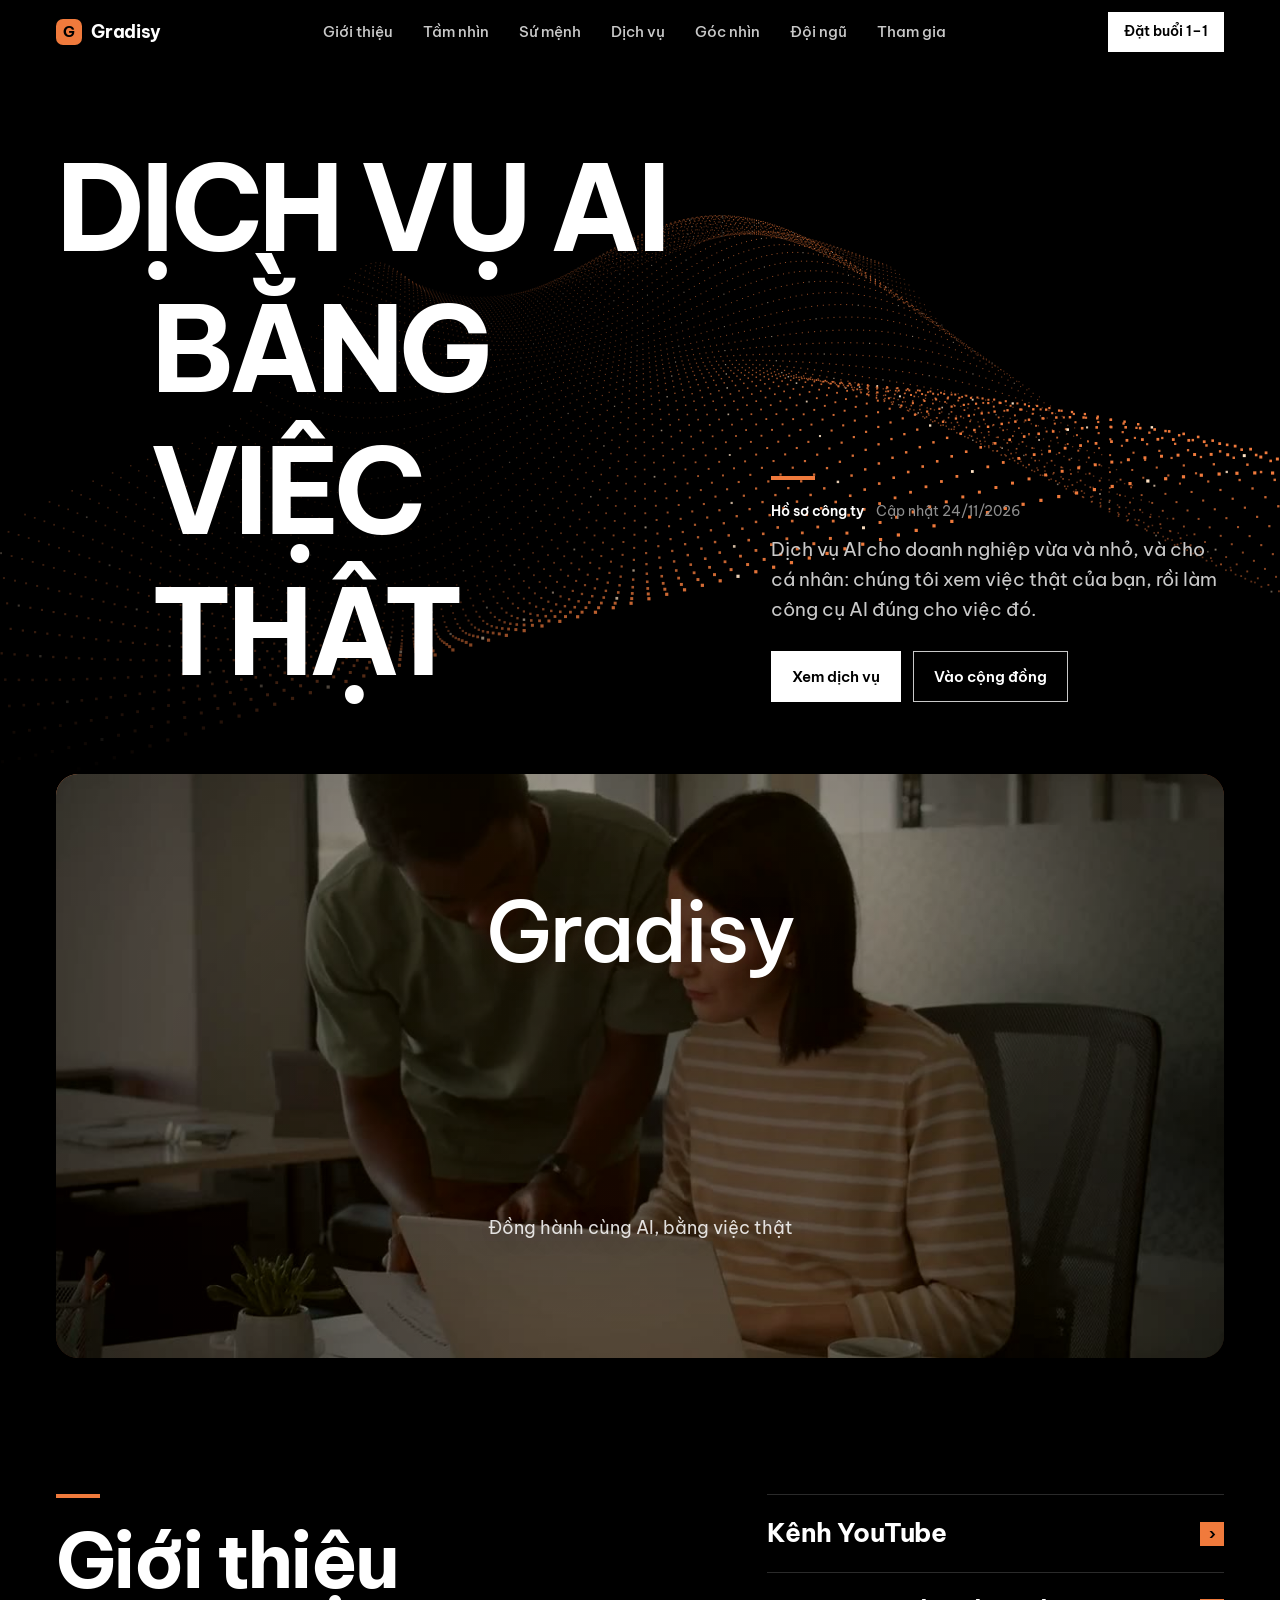
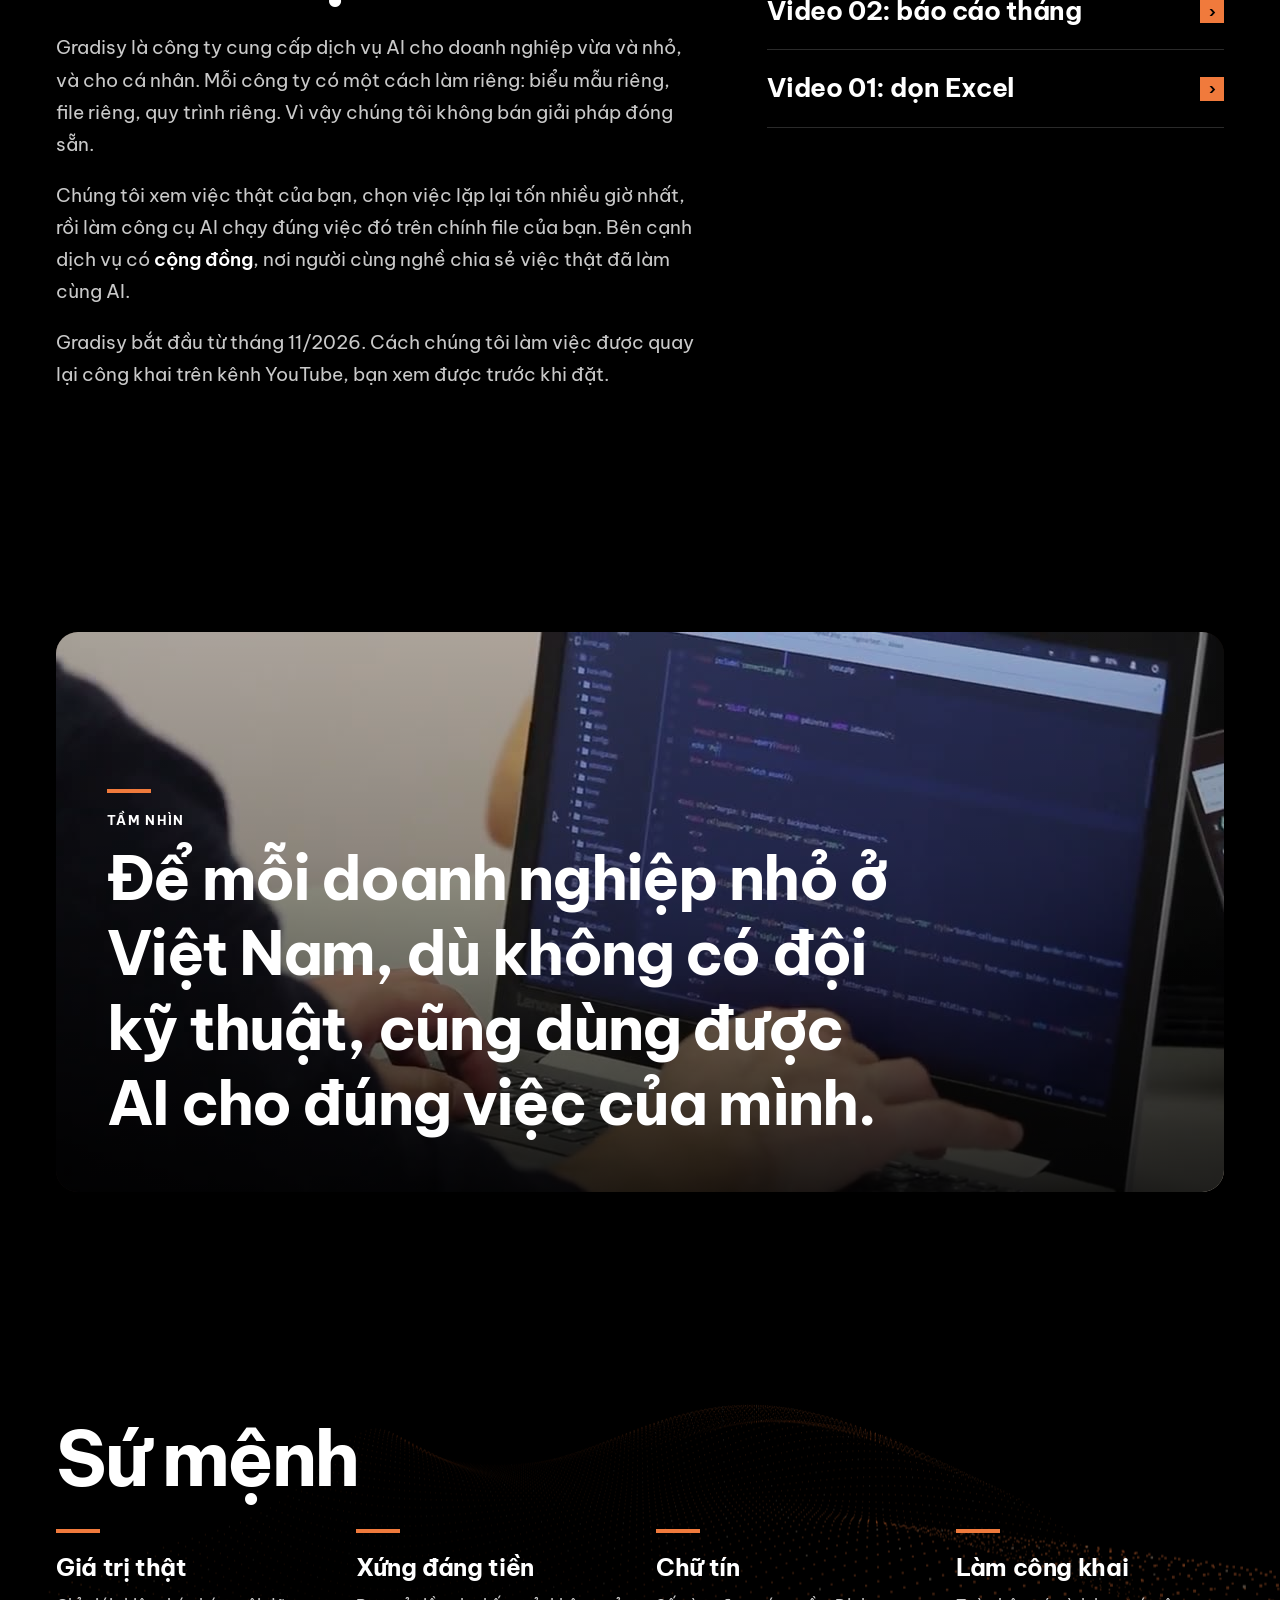
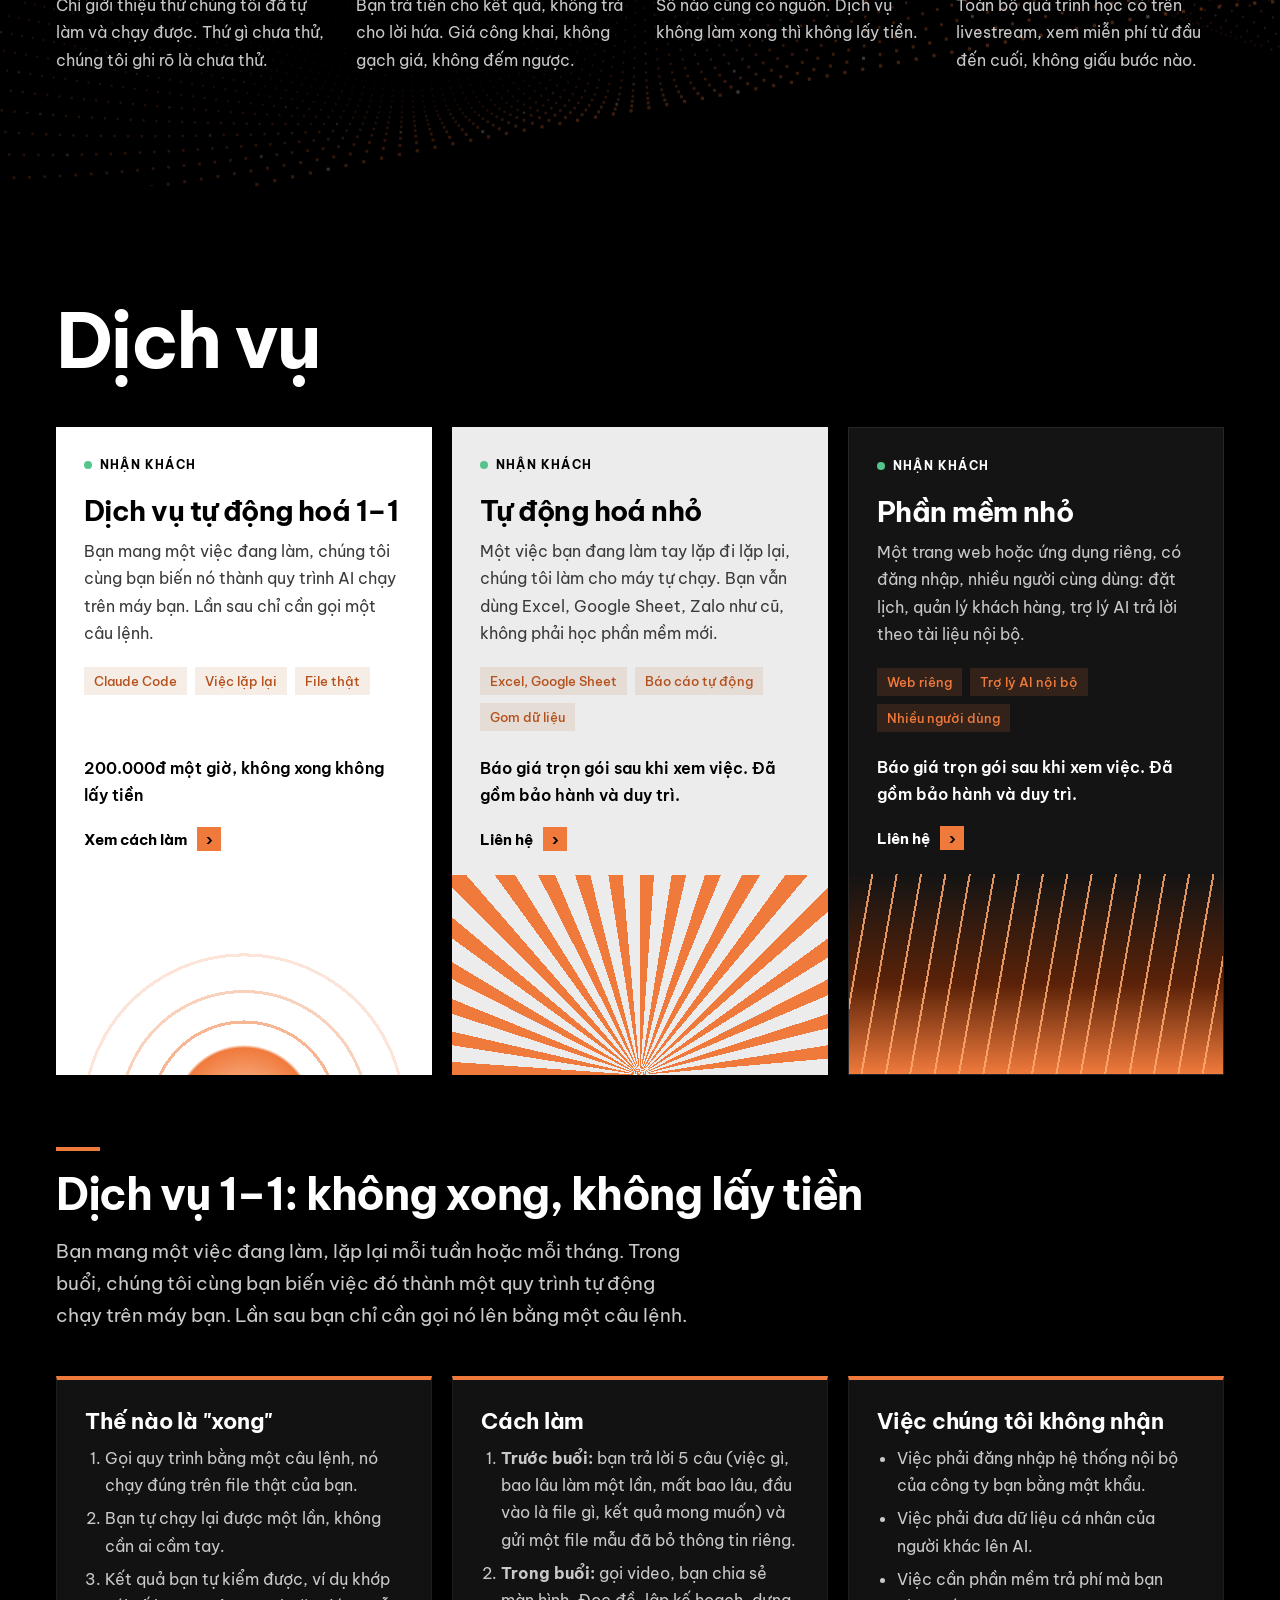
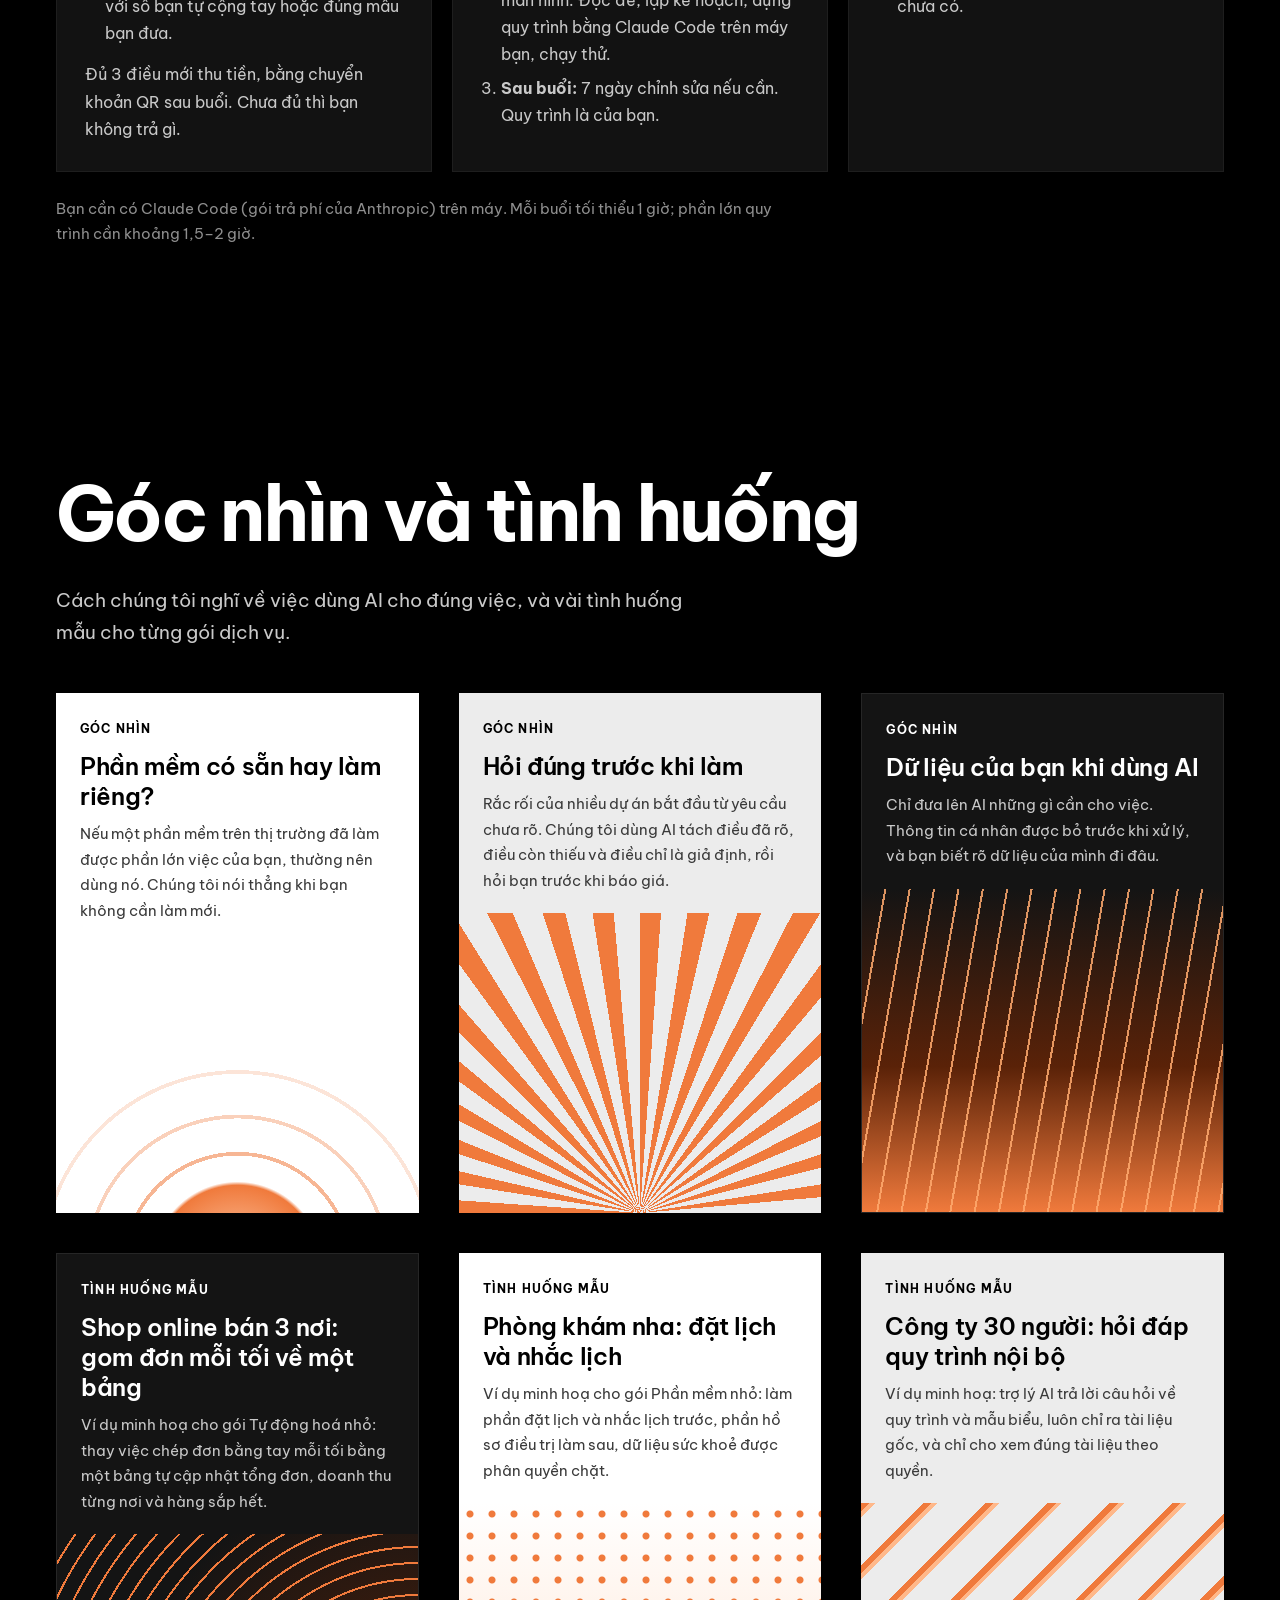
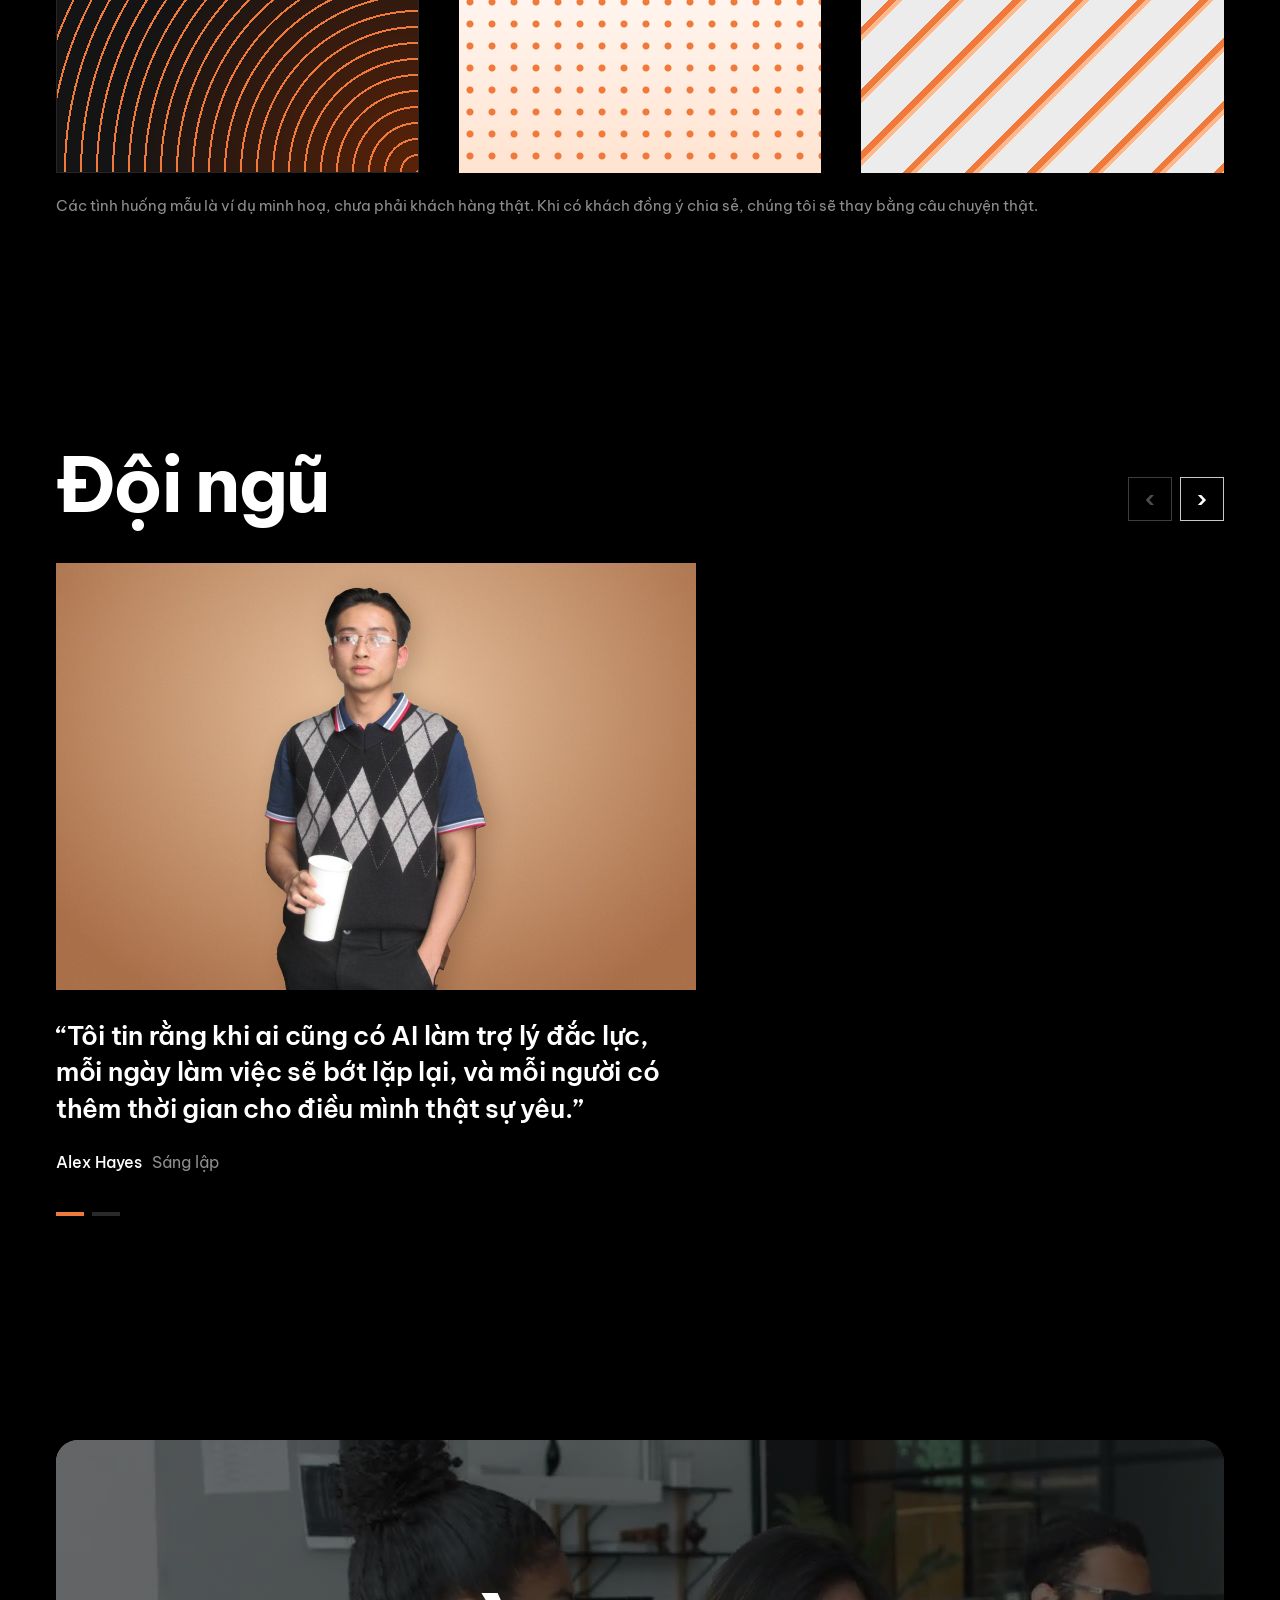
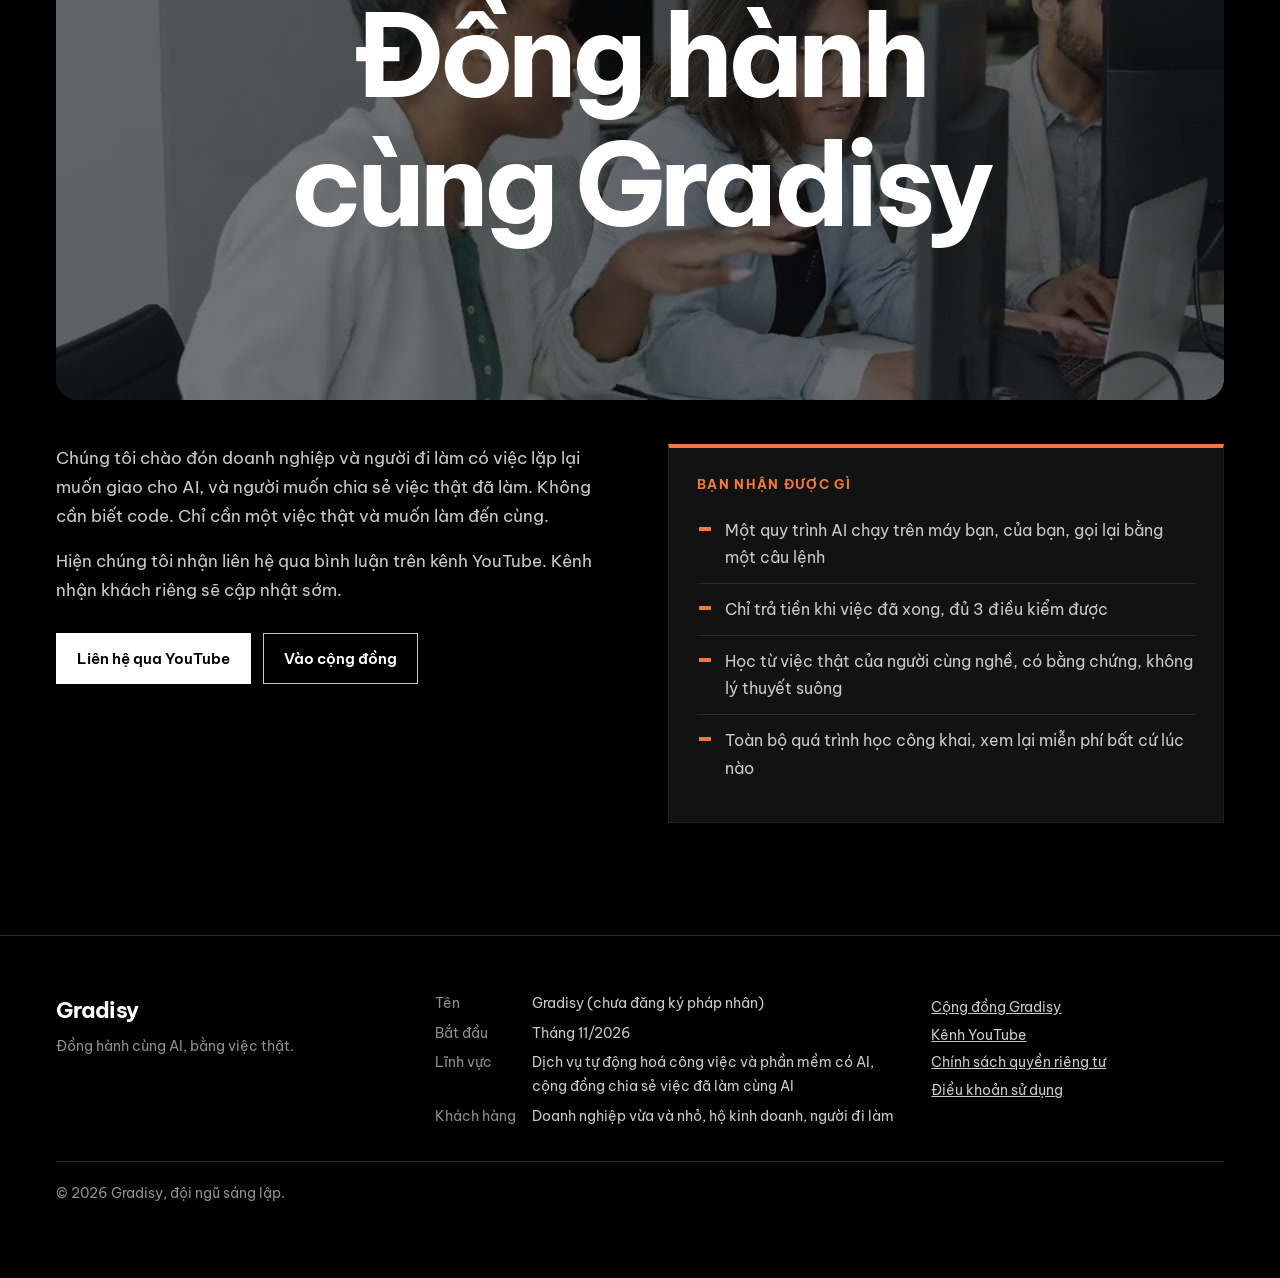
==== commit 1c6787d3: "Trang công ty: thiết kế kiểu Accenture, bỏ khoá học, chỉ dịch vụ, thêm Góc nhìn và Đội ngũ Co-Author" ====
--- a/cong-ty/index.html
+++ b/cong-ty/index.html
@@ -1,438 +1,668 @@
-<!doctype html>
-<html lang="vi">
-<head>
-<meta charset="utf-8">
-<meta name="viewport" content="width=device-width, initial-scale=1, viewport-fit=cover">
-<title>Hồ sơ công ty · Gradisy</title>
-<meta name="description" content="Hồ sơ Gradisy: đồng hành cùng AI bằng việc thật. Cộng đồng, đào tạo và dịch vụ tự động hoá 1–1, không xong không lấy tiền.">
-<!-- Đăng lên mạng 18/11/2026. 19/11: phần dưới ảnh bìa dựng lại theo cấu trúc
-     Giới thiệu → Tầm nhìn → Sứ mệnh → Sản phẩm → Đội ngũ → Tham gia.
-     Thêm dịch vụ mới: thêm một dòng vào DICH_VU trong <script> cuối trang. -->
-<link rel="preconnect" href="https://fonts.googleapis.com">
-<link href="https://fonts.googleapis.com/css2?family=Be+Vietnam+Pro:wght@400;500;600&display=swap" rel="stylesheet">
-<style>
-:root{
-  --bg:#000; --raise:#121212; --raise-2:#1c1c1c; --line:#2a2a2a;
-  --ink:#fff; --ink-2:#c9c9c9; --muted:#8e8e8e;
-  --accent:#f07a3c; --accent-soft:rgba(240,122,60,.14); --good:#55c48a; --warn:#e8b24a;
-  --font:"Be Vietnam Pro",system-ui,-apple-system,"Segoe UI",sans-serif;
-  color-scheme:dark;
-}
-*{box-sizing:border-box}
-html{scroll-behavior:smooth}
-body{margin:0;background:var(--bg);color:var(--ink);font:400 17px/1.75 var(--font);overflow-x:hidden;-webkit-font-smoothing:antialiased}
-a{color:var(--ink)}
-img{max-width:100%;display:block}
-:focus-visible{outline:2px solid var(--accent);outline-offset:3px}
-.wrap{max-width:1200px;margin:0 auto;padding:0 max(16px,env(safe-area-inset-left))}
-
-/* thanh trên: logo, các mục, nút chính */
-.top{position:sticky;top:0;z-index:10;background:rgba(0,0,0,.85);backdrop-filter:blur(10px);border-bottom:1px solid transparent;transition:border-color .2s}
-.top.scrolled{border-bottom-color:var(--line)}
-.top .row{display:flex;align-items:center;gap:16px;height:56px}
-.logo{display:flex;align-items:center;gap:9px;text-decoration:none;font-weight:600;font-size:17px}
-.logo i{display:grid;place-items:center;width:26px;height:26px;border-radius:7px;background:var(--accent);color:#000;font-style:normal;font-weight:600;font-size:15px}
-.menu{display:none;margin-left:auto;gap:4px}
-.menu a{font-size:14px;color:var(--ink-2);text-decoration:none;padding:6px 12px;border-radius:99px}
-.menu a:hover{color:var(--ink)}
-.menu a.on{color:var(--ink);background:var(--raise-2)}
-.go{margin-left:auto;font-size:14px;text-decoration:none;background:var(--ink);color:#000;font-weight:500;padding:7px 14px;border-radius:99px;white-space:nowrap}
-.go:hover{background:var(--ink-2)}
-/* điện thoại: mục lục gập lại, hiện tên phần đang đọc */
-.toc{border-top:1px solid var(--line);display:none}
-.toc.show{display:block}
-.toc summary{list-style:none;cursor:pointer;display:flex;justify-content:space-between;align-items:center;height:40px;font-size:14px;color:var(--ink-2)}
-.toc summary::-webkit-details-marker{display:none}
-.toc summary::after{content:"";width:8px;height:8px;border-right:1.5px solid var(--ink-2);border-bottom:1.5px solid var(--ink-2);transform:rotate(45deg) translateY(-3px)}
-.toc details[open] summary::after{transform:rotate(-135deg)}
-.toc ol{list-style:none;margin:0;padding:4px 0 14px}
-.toc ol a{display:block;padding:6px 0;font-size:15px;color:var(--ink-2);text-decoration:none}
-.toc ol a.on{color:var(--ink)}
-
-/* đầu trang và ảnh bìa (giữ nguyên) */
-.head{max-width:860px;margin:0 auto;padding:72px max(16px,env(safe-area-inset-left)) 40px;text-align:center}
-.meta{font-size:14px;color:var(--muted);margin:0 0 22px}
-.meta b{color:var(--ink-2);font-weight:500;margin-right:12px}
-h1{font-weight:500;font-size:clamp(36px,6.4vw,64px);line-height:1.1;letter-spacing:-.02em;margin:0 0 22px;text-wrap:balance}
-.sub{font-size:clamp(17px,2.2vw,20px);color:var(--ink-2);max-width:640px;margin:0 auto;line-height:1.6}
-.cover{max-width:1200px;margin:0 auto 24px;padding:0 max(16px,env(safe-area-inset-left))}
-.cover .box{position:relative;aspect-ratio:16/8;border-radius:22px;overflow:hidden;
-  background:radial-gradient(120% 90% at 18% 20%,#ffb88a 0,#f07a3c 30%,#9a3b12 58%,#2a0f05 100%)}
-.cover video{position:absolute;inset:0;width:100%;height:100%;object-fit:cover}
-/* lớp tối nhẹ ở giữa để chữ trắng luôn đọc rõ trên nền video */
-.cover .box::after{content:"";position:absolute;inset:0;background:linear-gradient(rgba(0,0,0,.28),rgba(0,0,0,.28)),radial-gradient(55% 60% at 50% 50%,rgba(0,0,0,.3),transparent 75%)}
-.cover .mark{text-shadow:0 2px 24px rgba(60,20,4,.35)}
-.cover .mark{position:absolute;inset:0;display:grid;place-items:center;z-index:1;text-align:center}
-.cover .mark span{display:block;font-weight:500;font-size:clamp(34px,7vw,84px);letter-spacing:-.02em;color:#fff;line-height:1}
-.cover .mark small{display:block;margin-top:12px;font-size:clamp(14px,1.8vw,18px);color:rgba(255,255,255,.85)}
-.hero-cta{display:flex;flex-wrap:wrap;justify-content:center;gap:12px;margin:32px 0 0}
-
-/* nút */
-.btn{display:inline-block;font-size:15px;font-weight:500;text-decoration:none;padding:11px 22px;border-radius:99px;border:1px solid var(--line);color:var(--ink)}
-.btn:hover{border-color:var(--ink-2)}
-.btn.main{background:var(--ink);color:#000;border-color:var(--ink)}
-.btn.main:hover{background:var(--ink-2)}
-
-/* các phần: dải nền xen kẽ, tiêu đề ở giữa */
-.part{padding:88px 0;scroll-margin-top:56px}
-.part + .part{border-top:1px solid var(--line)}
-h2{font-weight:500;font-size:clamp(28px,4vw,42px);line-height:1.15;letter-spacing:-.015em;margin:0 0 18px;text-align:center;text-wrap:balance}
-.lead{max-width:720px;margin:0 auto 18px;text-align:center;color:var(--ink-2)}
-.lead b{color:var(--ink);font-weight:500}
-h3{font-weight:500;font-size:20px;line-height:1.3;margin:0 0 8px}
-p{margin:0 0 16px}
-.links{display:flex;flex-wrap:wrap;justify-content:center;gap:12px;margin:28px 0 0}
-
-/* tầm nhìn: một câu lớn */
-.vision{max-width:900px;margin:0 auto;text-align:center;font-size:clamp(22px,3vw,32px);line-height:1.45;font-weight:500;letter-spacing:-.01em;text-wrap:balance}
-
-/* lưới thẻ */
-.grid{display:grid;gap:20px;margin-top:44px}
-.card{background:var(--raise);border:1px solid #1e1e1e;border-radius:18px;padding:26px}
-.card p{color:var(--ink-2);font-size:16px}
-.card p:last-child,.card ul:last-child,.card ol:last-child{margin-bottom:0}
-
-/* sứ mệnh: danh sách có đường kẻ mảnh, không đóng thẻ */
-.rules{display:grid;gap:0 48px;max-width:960px;margin:40px auto 0}
-.rules div{border-top:1px solid var(--line);padding:22px 0 8px}
-.rules dt{font-size:20px;font-weight:500;margin-bottom:6px}
-.rules dd{margin:0;color:var(--ink-2);font-size:16px}
-.pill{margin-bottom:14px;align-self:flex-start}
-
-/* sản phẩm: nhãn, giá, thẻ chủ đề */
-.prod{display:flex;flex-direction:column}
-.pill{display:inline-block;background:var(--raise-2);color:var(--ink);font-size:13px;font-weight:500;padding:4px 12px;border-radius:99px}
-.pill.live{color:var(--good)}
-.pill.soon{color:var(--warn)}
-.price{font-size:18px;color:var(--ink)!important;margin-top:auto!important;padding-top:6px}
-.tags{display:flex;flex-wrap:wrap;gap:8px;margin:4px 0 16px;padding:0;list-style:none}
-.tags li{font-size:13px;color:var(--accent);background:var(--accent-soft);border-radius:99px;padding:3px 11px}
-.prod a.more{font-size:15px;font-weight:500}
-
-/* khối dịch vụ 1–1 */
-.deal{margin-top:72px}
-.deal h3.big{font-size:clamp(22px,2.6vw,28px);text-align:center;margin-bottom:10px}
-.deal ol,.deal ul{color:var(--ink-2);font-size:16px;padding-left:20px;margin:0 0 14px}
-.deal li{margin:6px 0}
-.deal .note{text-align:center;color:var(--muted);font-size:15px;margin:22px auto 0;max-width:720px}
-
-/* đội ngũ */
-.group{font-size:13px;font-weight:600;letter-spacing:.12em;text-transform:uppercase;color:var(--muted);text-align:center;margin:56px 0 18px}
-.lead-card{max-width:560px;margin:44px auto 0;text-align:center}
-.lead-card img,.lead-card .ph{width:120px;height:120px;border-radius:50%;object-fit:cover;object-position:50% 30%;margin:0 auto 16px;border:3px solid var(--accent-soft)}
-.role{display:block;font-size:14px;color:var(--accent);margin-bottom:12px}
-.lead-card ul{list-style:none;padding:0;margin:14px 0 0;color:var(--ink-2);font-size:15px}
-.lead-card li{margin:4px 0}
-.members{display:grid;gap:20px;max-width:760px;margin:0 auto}
-.member{text-align:center}
-.member .ph{display:grid;place-items:center;width:84px;height:84px;border-radius:50%;margin:0 auto 14px;background:var(--raise-2);color:var(--muted);font-size:26px}
-.member .t{color:var(--muted);font-size:15px}
-
-/* tham gia */
-.join{display:grid;gap:28px;align-items:start;margin-top:8px}
-.join h2,.join .join .join p{color:var(--ink-2)}
-.chance h3{font-size:13px;font-weight:600;letter-spacing:.12em;text-transform:uppercase;color:var(--accent);margin-bottom:12px}
-.chance ul{list-style:none;padding:0;margin:0}
-.chance li{position:relative;padding:10px 0 10px 30px;border-bottom:1px solid var(--line);color:var(--ink-2);font-size:16px}
-.chance li:last-child{border-bottom:0}
-.chance li::before{content:"";position:absolute;left:4px;top:19px;width:10px;height:10px;border-radius:50%;background:var(--accent)}
-
-/* chân trang: thông tin công ty */
-footer{border-top:1px solid var(--line);padding:48px 0;font-size:14px;color:var(--muted)}
-.foot{display:grid;gap:28px}
-.foot b{display:block;color:var(--ink);font-size:16px;font-weight:500;margin-bottom:6px}
-.foot dl{margin:0;display:grid;grid-template-columns:auto 1fr;gap:6px 16px}
-.foot dt{color:var(--muted)}
-.foot dd{margin:0;color:var(--ink-2)}
-.foot ul{list-style:none;padding:0;margin:0}
-.foot li{margin:4px 0}
-footer a{color:var(--ink-2)}
-.copy{margin-top:32px;padding-top:20px;border-top:1px solid var(--line)}
-
-
-@media (min-width:640px){
-  .grid.g2{grid-template-columns:repeat(2,1fr)}
-  .rules{grid-template-columns:repeat(2,1fr)}
-  .members{grid-template-columns:repeat(2,1fr)}
-}
-@media (min-width:900px){
-  .menu{display:flex}
-  .menu + .go{margin-left:8px}
-  .toc{display:none!important}
-  .grid.g3{grid-template-columns:repeat(3,1fr)}
-  .join{grid-template-columns:1fr 1fr;gap:56px}
-  .foot{grid-template-columns:1.2fr 1.6fr 1fr}
-}
-@media (prefers-reduced-motion:reduce){
-  html{scroll-behavior:auto}
-}
-</style>
-</head>
-<body>
-<script>document.documentElement.classList.add('js')</script>
-
-<header class="top" id="top">
-  <div class="wrap row">
-    <a class="logo" href="./"><i>G</i>Gradisy</a>
-    <nav class="menu" id="menu" aria-label="Các phần của hồ sơ"></nav>
-    <a class="go" href="#tham-gia">Đặt buổi 1–1</a>
-  </div>
-  <nav class="toc" id="toc" aria-label="Mục lục hồ sơ">
-    <details class="wrap">
-      <summary id="tocNow">Giới thiệu</summary>
-      <ol id="tocList"></ol>
-    </details>
-  </nav>
-</header>
-
-<header class="head">
-  <p class="meta"><b>Hồ sơ công ty</b>Cập nhật 19/11/2026</p>
-  <h1>Gradisy</h1>
-  <p class="sub">Giúp người đi làm đồng hành cùng AI bằng việc thật: học từ người cùng nghề, làm ra sản phẩm thật, và tự động hoá những việc lặp lại mỗi ngày.</p>
-  <div class="hero-cta">
-    <a class="btn main" href="#san-pham">Xem sản phẩm và dịch vụ</a>
-    <a class="btn" href="../">Vào cộng đồng</a>
-  </div>
-</header>
-
-<div class="cover"><div class="box" role="img" aria-label="Ảnh bìa Gradisy: video người đi làm đang dùng máy tính, chữ Gradisy ở giữa">
-  <!-- Video ghép từ 5 đoạn Pexels (giấy phép Pexels, miễn phí): 5944692, 35402241, 7681386, 8631874, 2516160.
-       Bản nền cam cũ vẫn giữ ở video/bia.mp4. -->
-  <video id="biaVideo" src="video/bia-nguoi.mp4" poster="video/bia-nguoi.jpg" autoplay muted loop playsinline preload="metadata" aria-hidden="true"></video>
-  <div class="mark"><span>Gradisy</span><small>Đồng hành cùng AI, bằng việc thật</small></div></div></div>
-
-<main>
-
-<!-- 1. Giới thiệu -->
-<section class="part" id="gioi-thieu" data-toc="Giới thiệu">
-  <div class="wrap">
-    <h2>Giới thiệu</h2>
-    <p class="lead">Gradisy bắt đầu từ một câu hỏi: một người bình thường, không biết code, có thể dùng AI làm ra bao nhiêu việc thật? Chúng tôi trả lời bằng cách tự làm, công khai từng bước, rồi giúp người khác làm theo.</p>
-    <p class="lead">Hôm nay Gradisy gồm ba mảng: <b>cộng đồng</b> để học từ người cùng nghề, <b>đào tạo</b> cho người bắt đầu từ số 0, và <b>dịch vụ</b> tự động hoá công việc của từng người. Dịch vụ mới được thêm vào hồ sơ này khi đã chạy thật.</p>
-    <div class="links">
-      <a class="btn" href="https://www.youtube.com/@Vannam_alexhayes" target="_blank" rel="noopener">Kênh YouTube</a>
-      <a class="btn" href="https://alexhayes-ai.github.io/claude-code-van-phong/">Video 02: báo cáo tháng</a>
-      <a class="btn" href="https://alexhayes-ai.github.io/excel-bao-cao-tu-dong/">Video 01: dọn Excel</a>
-    </div>
-  </div>
-</section>
-
-<!-- 2. Tầm nhìn -->
-<section class="part" id="tam-nhin" data-toc="Tầm nhìn">
-  <div class="wrap">
-    <h2>Tầm nhìn</h2>
-    <p class="vision">Để mỗi người đi làm ở Việt Nam, không cần biết code, tự dùng AI làm xong việc thật của mình, và có bằng chứng cho từng việc đã làm.</p>
-  </div>
-</section>
-
-<!-- 3. Sứ mệnh -->
-<section class="part" id="su-menh" data-toc="Sứ mệnh">
-  <div class="wrap">
-    <div>
-      <h2>Sứ mệnh</h2>
-    </div>
-    <dl class="rules">
-      <div><dt>Giá trị thật</dt><dd>Chỉ giới thiệu thứ chúng tôi đã tự làm và chạy được. Thứ gì chưa thử, chúng tôi ghi rõ là chưa thử.</dd></div>
-      <div><dt>Xứng đáng tiền</dt><dd>Bạn trả tiền cho kết quả, không trả cho lời hứa. Giá công khai, không gạch giá, không đếm ngược.</dd></div>
-      <div><dt>Chữ tín</dt><dd>Số nào cũng có nguồn. Dịch vụ không làm xong thì không lấy tiền.</dd></div>
-      <div><dt>Làm công khai</dt><dd>Toàn bộ quá trình học có trên livestream, xem miễn phí từ đầu đến cuối, không giấu bước nào.</dd></div>
-    </dl>
-  </div>
-</section>
-
-<!-- 4. Sản phẩm và dịch vụ -->
-<section class="part" id="san-pham" data-toc="Sản phẩm và dịch vụ">
-  <div class="wrap">
-    <div>
-      <h2>Sản phẩm và dịch vụ</h2>
-    </div>
-    <div class="grid g3" id="dsDichVu"></div>
-
-    <div class="deal" id="mot-mot">
-      <div>
-        <h3 class="big">Dịch vụ 1–1: không xong, không lấy tiền</h3>
-        <p class="lead">Bạn mang một việc đang làm, lặp lại mỗi tuần hoặc mỗi tháng. Trong buổi, chúng tôi cùng bạn biến việc đó thành một quy trình tự động chạy trên máy bạn. Lần sau bạn chỉ cần gọi nó lên bằng một câu lệnh.</p>
-      </div>
-      <div class="grid g3">
-        <div class="card">
-          <h3>Thế nào là "xong"</h3>
-          <ol>
-            <li>Gọi quy trình bằng một câu lệnh, nó chạy đúng trên file thật của bạn.</li>
-            <li>Bạn tự chạy lại được một lần, không cần ai cầm tay.</li>
-            <li>Kết quả bạn tự kiểm được, ví dụ khớp với số bạn tự cộng tay hoặc đúng mẫu bạn đưa.</li>
-          </ol>
-          <p>Đủ 3 điều mới thu tiền, bằng chuyển khoản QR sau buổi. Chưa đủ thì bạn không trả gì.</p>
-        </div>
-        <div class="card">
-          <h3>Cách làm</h3>
-          <ol>
-            <li><b>Trước buổi:</b> bạn trả lời 5 câu (việc gì, bao lâu làm một lần, mất bao lâu, đầu vào là file gì, kết quả mong muốn) và gửi một file mẫu đã bỏ thông tin riêng.</li>
-            <li><b>Trong buổi:</b> gọi video, bạn chia sẻ màn hình. Đọc đề, lập kế hoạch, dựng quy trình bằng Claude Code trên máy bạn, chạy thử.</li>
-            <li><b>Sau buổi:</b> 7 ngày chỉnh sửa nếu cần. Quy trình là của bạn.</li>
-          </ol>
-        </div>
-        <div class="card">
-          <h3>Việc chúng tôi không nhận</h3>
-          <ul>
-            <li>Việc phải đăng nhập hệ thống nội bộ của công ty bạn bằng mật khẩu.</li>
-            <li>Việc phải đưa dữ liệu cá nhân của người khác lên AI.</li>
-            <li>Việc cần phần mềm trả phí mà bạn chưa có.</li>
-          </ul>
-        </div>
-      </div>
-      <p class="note">Bạn cần có Claude Code (gói trả phí của Anthropic) trên máy. Mỗi buổi tối thiểu 1 giờ; phần lớn quy trình cần khoảng 1,5–2 giờ.</p>
-    </div>
-  </div>
-</section>
-
-<!-- 5. Đội ngũ -->
-<section class="part" id="doi-ngu" data-toc="Đội ngũ">
-  <div class="wrap">
-    <div>
-      <h2>Đội ngũ</h2>
-    </div>
-    <div class="card lead-card">
-      <img src="anh/alex.avif" alt="Ảnh chân dung Alex Hayes" width="240" height="240" loading="lazy">
-      <h3>Alex Hayes</h3>
-      <span class="role">Sáng lập</span>
-      <p>Đang trên hành trình 10.000 giờ học AI và xây dựng doanh nghiệp về AI. Học công khai, livestream từ thứ Hai đến thứ Sáu. Không biết code, nhưng đã tự làm Gradisy, các báo cáo tự động và bộ quy trình dựng video cùng Claude Code.</p>
-      <ul>
-        <li>Báo cáo 6.002 dòng có kiểm 3 lớp, chạy thử mù đạt 13/13</li>
-        <li>Web Gradisy có đăng nhập Google, làm trong 2 ngày, 0 đồng</li>
-      </ul>
-    </div>
-    <p class="group">Cộng sự</p>
-    <div class="members">
-      <div class="card member">
-        <div class="ph" aria-hidden="true">?</div>
-        <h3>Cộng sự chuyên môn học máy</h3>
-        <p class="t">Phần giới thiệu sẽ được cập nhật khi cộng sự đồng ý.</p>
-      </div>
-      <div class="card member">
-        <div class="ph" aria-hidden="true">+</div>
-        <h3>Chỗ này dành cho bạn</h3>
-        <p class="t">Gradisy đang tìm người cùng nghề muốn chia sẻ việc thật đã làm cùng AI.</p>
-      </div>
-    </div>
-  </div>
-</section>
-
-<!-- 6. Tham gia -->
-<section class="part" id="tham-gia" data-toc="Tham gia">
-  <div class="wrap join">
-    <div>
-      <h2>Đồng hành cùng Gradisy</h2>
-      <p>Chúng tôi chào đón người đi làm có việc lặp lại muốn giao cho AI, người mới bắt đầu học AI từ số 0, và người muốn chia sẻ việc thật đã làm. Không cần biết code. Chỉ cần một việc thật và muốn làm đến cùng.</p>
-      <p>Hiện chúng tôi nhận liên hệ qua bình luận trên kênh YouTube. Kênh nhận khách riêng sẽ cập nhật sớm.</p>
-      <div class="links" style="justify-content:flex-start">
-        <a class="btn main" href="https://www.youtube.com/@Vannam_alexhayes" target="_blank" rel="noopener">Liên hệ qua YouTube</a>
-        <a class="btn" href="../">Vào cộng đồng</a>
-      </div>
-    </div>
-    <div class="card chance">
-      <h3>Bạn nhận được gì</h3>
-      <ul>
-        <li>Một quy trình AI chạy trên máy bạn, của bạn, gọi lại bằng một câu lệnh</li>
-        <li>Chỉ trả tiền khi việc đã xong, đủ 3 điều kiểm được</li>
-        <li>Học từ việc thật của người cùng nghề, có bằng chứng, không lý thuyết suông</li>
-        <li>Toàn bộ quá trình học công khai, xem lại miễn phí bất cứ lúc nào</li>
-      </ul>
-    </div>
-  </div>
-</section>
-
-</main>
-
-<footer>
-  <div class="wrap">
-    <div class="foot">
-      <div>
-        <b>Gradisy</b>
-        <span>Đồng hành cùng AI, bằng việc thật.</span>
-      </div>
-      <dl>
-        <dt>Tên</dt><dd>Gradisy (chưa đăng ký pháp nhân)</dd>
-        <dt>Bắt đầu</dt><dd>Tháng 11/2026</dd>
-        <dt>Lĩnh vực</dt><dd>Đào tạo ứng dụng AI, dịch vụ tự động hoá công việc, cộng đồng chia sẻ việc đã làm cùng AI</dd>
-        <dt>Khách hàng</dt><dd>Người đi làm văn phòng, cán bộ, hộ kinh doanh, người làm video</dd>
-      </dl>
-      <ul>
-        <li><a href="../">Cộng đồng Gradisy</a></li>
-        <li><a href="https://www.youtube.com/@Vannam_alexhayes" target="_blank" rel="noopener">Kênh YouTube</a></li>
-        <li><a href="../privacy.html">Chính sách quyền riêng tư</a></li>
-        <li><a href="../terms.html">Điều khoản sử dụng</a></li>
-      </ul>
-    </div>
-    <p class="copy">© 2026 Gradisy, đội ngũ sáng lập.</p>
-  </div>
-</footer>
-
-<script>
-/* Danh sách sản phẩm và dịch vụ. Thêm dịch vụ mới: thêm một dòng.
-   trangThai: "live" (đang chạy) hoặc "soon" (sắp mở). the: các thẻ chủ đề ngắn. */
-var DICH_VU = [
-  { ten: "Cộng đồng Gradisy", trangThai: "live", nhan: "Đang chạy", gia: "Miễn phí",
-    mota: "Nơi người cùng nghề chia sẻ việc thật đã làm cùng AI theo mẫu 6 ô có bằng chứng. Đăng nhập bằng Google.",
-    the: ["Hồ sơ năng lực", "Góc ngành", "Tài liệu học"],
-    link: "../", chuLink: "Vào cộng đồng" },
-  { ten: "Khoá học AI từ số 0", trangThai: "soon", nhan: "Sắp mở", gia: "1.000đ cho mỗi giờ người dạy đã học",
-    mota: "12 chương, 59 bài ngắn, khoảng 12 giờ xem và 38 giờ tự làm. Toàn bộ quá trình học có trên livestream, xem miễn phí; khoá học là bản tổng kết để bạn tiết kiệm thời gian.",
-    the: ["AI cho công sở", "AI cho edit video"],
-    link: "https://www.youtube.com/@Vannam_alexhayes", chuLink: "Xem livestream" },
-  { ten: "Dịch vụ tự động hoá 1–1", trangThai: "live", nhan: "Nhận khách", gia: "200.000đ một giờ, không xong không lấy tiền",
-    mota: "Bạn mang một việc đang làm, chúng tôi cùng bạn biến nó thành quy trình AI chạy trên máy bạn. Lần sau chỉ cần gọi một câu lệnh.",
-    the: ["Claude Code", "Việc lặp lại", "File thật"],
-    link: "#mot-mot", chuLink: "Xem cách làm" }
-];
-(function(){
-  function el(tag, cls, text){ var x = document.createElement(tag); if (cls) x.className = cls; if (text) x.textContent = text; return x; }
-  var box = document.getElementById('dsDichVu');
-  DICH_VU.forEach(function(d, i){
-    var c = el('div', 'card prod');
-    c.appendChild(el('span', 'pill ' + d.trangThai, d.nhan));
-    c.appendChild(el('h3', '', d.ten));
-    c.appendChild(el('p', '', d.mota));
-    if (d.the && d.the.length) {
-      var ul = el('ul', 'tags');
-      d.the.forEach(function(t){ ul.appendChild(el('li', '', t)); });
-      c.appendChild(ul);
-    }
-    c.appendChild(el('p', 'price', d.gia));
-    var a = el('a', 'more', d.chuLink); a.href = d.link;
-    if (/^https?:/.test(d.link)) { a.target = '_blank'; a.rel = 'noopener'; }
-    var pa = el('p'); pa.appendChild(a); c.appendChild(pa);
-    box.appendChild(c);
-  });
-
-  // menu trên máy tính và mục lục gập trên điện thoại, đánh dấu phần đang đọc
-  var secs = Array.prototype.slice.call(document.querySelectorAll('section[data-toc]'));
-  var menu = document.getElementById('menu'), list = document.getElementById('tocList');
-  var now = document.getElementById('tocNow'), toc = document.getElementById('toc'), top = document.getElementById('top');
-  var ngan = { "Sản phẩm và dịch vụ": "Sản phẩm" };
-  var mLinks = [], tLinks = [];
-  secs.forEach(function(s){
-    var a = el('a', '', ngan[s.dataset.toc] || s.dataset.toc); a.href = '#' + s.id; menu.appendChild(a); mLinks.push(a);
-    var li = el('li'), b = el('a', '', s.dataset.toc); b.href = '#' + s.id;
-    b.addEventListener('click', function(){ toc.querySelector('details').open = false; });
-    li.appendChild(b); list.appendChild(li); tLinks.push(b);
-  });
-  function update(){
-    var past = secs[0].getBoundingClientRect().top < 120;
-    toc.classList.toggle('show', past);
-    top.classList.toggle('scrolled', scrollY > 8);
-    var cur = -1;
-    secs.forEach(function(s, i){ if (s.getBoundingClientRect().top < 160) cur = i; });
-    now.textContent = secs[Math.max(cur, 0)].dataset.toc;
-    mLinks.forEach(function(a, i){ a.classList.toggle('on', i === cur); });
-    tLinks.forEach(function(a, i){ a.classList.toggle('on', i === cur); });
-  }
-  addEventListener('scroll', update, {passive:true}); update();
-
-  // video bìa: dừng nếu máy đã tắt chuyển động
-  var v = document.getElementById('biaVideo');
-  if (v && matchMedia('(prefers-reduced-motion: reduce)').matches) { v.removeAttribute('autoplay'); v.pause(); }
-
-})();
-</script>
-</body>
-</html>
+<!doctype html>
+<html lang="vi">
+<head>
+<meta charset="utf-8">
+<meta name="viewport" content="width=device-width, initial-scale=1, viewport-fit=cover">
+<title>Hồ sơ công ty · Gradisy</title>
+<meta name="description" content="Hồ sơ Gradisy: dịch vụ AI cho doanh nghiệp vừa và nhỏ, và cho cá nhân. Tự động hoá 1–1, tự động hoá nhỏ, phần mềm nhỏ, đã gồm bảo hành và duy trì.">
+<!-- Đăng lên mạng 18/11/2026. 19/11: phần dưới ảnh bìa dựng lại theo cấu trúc
+     Giới thiệu → Tầm nhìn → Sứ mệnh → Sản phẩm → Đội ngũ → Tham gia.
+     24/11: đổi thiết kế theo kiểu trang Accenture (chữ lớn căn trái, thẻ 3 màu có hình trừu tượng,
+     khối người sáng lập kiểu trích dẫn). Giữ nguyên ảnh bìa video và toàn bộ chữ.
+     Bản trước khi đổi: ../../ho-so-cong-ty/ban-luu/index-truoc-accenture-24-11.html
+     Thêm dịch vụ mới: thêm một dòng vào DICH_VU trong <script> cuối trang. -->
+<link rel="preconnect" href="https://fonts.googleapis.com">
+<link href="https://fonts.googleapis.com/css2?family=Be+Vietnam+Pro:wght@400;500;600;700&display=swap" rel="stylesheet">
+<style>
+:root{
+  --bg:#000; --raise:#121212; --raise-2:#1c1c1c; --line:#2a2a2a;
+  --ink:#fff; --ink-2:#c9c9c9; --muted:#8e8e8e;
+  --accent:#f07a3c; --accent-soft:rgba(240,122,60,.14); --accent-deep:#b4501c;
+  --good:#55c48a; --warn:#e8b24a;
+  --paper:#fff; --paper-2:#ececec; --paper-ink:#000; --paper-ink-2:#3a3a3a;
+  --font:"Be Vietnam Pro",system-ui,-apple-system,"Segoe UI",sans-serif;
+  color-scheme:dark;
+}
+*{box-sizing:border-box}
+html{scroll-behavior:smooth}
+body{margin:0;background:var(--bg);color:var(--ink);font:400 17px/1.7 var(--font);overflow-x:hidden;-webkit-font-smoothing:antialiased}
+a{color:var(--ink)}
+img{max-width:100%;display:block}
+:focus-visible{outline:2px solid var(--accent);outline-offset:3px}
+.wrap{max-width:1200px;margin:0 auto;padding:0 max(16px,env(safe-area-inset-left))}
+
+/* thanh trên: logo, các mục, nút chính */
+.top{position:sticky;top:0;z-index:10;background:rgba(0,0,0,.9);backdrop-filter:blur(10px);border-bottom:1px solid transparent;transition:border-color .2s}
+.top.scrolled{border-bottom-color:var(--line)}
+.top .row{display:flex;align-items:center;gap:16px;height:64px}
+.logo{display:flex;align-items:center;gap:9px;text-decoration:none;font-weight:700;font-size:18px;letter-spacing:-.01em}
+.logo i{display:grid;place-items:center;width:26px;height:26px;border-radius:7px;background:var(--accent);color:#000;font-style:normal;font-weight:700;font-size:15px}
+.menu{display:none;margin:0 auto;gap:2px}
+.menu a{font-size:15px;font-weight:500;color:var(--ink-2);text-decoration:none;padding:6px 14px;white-space:nowrap}
+@media (max-width:1100px){.menu a{font-size:14px;padding:6px 9px}}
+.menu a:hover{color:var(--ink)}
+.menu a.on{color:var(--ink);box-shadow:inset 0 -2px 0 var(--accent)}
+.go{margin-left:auto;font-size:14px;text-decoration:none;background:var(--ink);color:#000;font-weight:600;padding:8px 16px;white-space:nowrap}
+.go:hover{background:var(--accent)}
+/* điện thoại: mục lục gập lại, hiện tên phần đang đọc */
+.toc{border-top:1px solid var(--line);display:none}
+.toc.show{display:block}
+.toc summary{list-style:none;cursor:pointer;display:flex;justify-content:space-between;align-items:center;height:40px;font-size:14px;color:var(--ink-2)}
+.toc summary::-webkit-details-marker{display:none}
+.toc summary::after{content:"";width:8px;height:8px;border-right:1.5px solid var(--ink-2);border-bottom:1.5px solid var(--ink-2);transform:rotate(45deg) translateY(-3px)}
+.toc details[open] summary::after{transform:rotate(-135deg)}
+.toc ol{list-style:none;margin:0;padding:4px 0 14px}
+.toc ol a{display:block;padding:6px 0;font-size:15px;color:var(--ink-2);text-decoration:none}
+.toc ol a.on{color:var(--ink)}
+
+/* vạch màu ngắn: dấu hiệu chung của mọi phần */
+.bar{display:block;width:44px;height:4px;background:var(--accent);margin:0 0 20px}
+
+/* đầu trang: tên rất lớn bên trái, giới thiệu ngắn bên phải */
+/* đầu trang nằm trên nền hạt 3D */
+.hero{position:relative;overflow:hidden;isolation:isolate}
+canvas.waves{position:absolute;inset:0;width:100%;height:100%;z-index:-1;pointer-events:none}
+.hero::after{content:"";position:absolute;inset:0;z-index:-1;background:linear-gradient(90deg,rgba(0,0,0,.55) 0,rgba(0,0,0,0) 60%),linear-gradient(0deg,#000 0,rgba(0,0,0,0) 22%)}
+.head{position:relative;max-width:1200px;margin:0 auto;padding:56px max(16px,env(safe-area-inset-left)) 72px;display:grid;gap:36px;align-items:end;min-height:min(78vh,720px)}
+h1{font-weight:700;font-size:clamp(46px,9.2vw,136px);line-height:1.2;letter-spacing:-.04em;margin:0;text-transform:uppercase;align-self:start}
+h1 .l1,h1 .l2{display:block}
+.sr{position:absolute;width:1px;height:1px;overflow:hidden;clip:rect(0 0 0 0);white-space:nowrap}
+.has-waves{position:relative;overflow:hidden;isolation:isolate}
+
+/* dải cảnh video có chữ đè lên, cùng kiểu ảnh bìa */
+.scene{position:relative;border-radius:22px;overflow:hidden;min-height:440px;display:flex;align-items:flex-end;background:#1a0b04 center/cover}
+.scene-v{position:absolute;inset:0;width:100%;height:100%;object-fit:cover}
+.scene::after{content:"";position:absolute;inset:0;background:linear-gradient(0deg,rgba(0,0,0,.85) 0,rgba(0,0,0,.35) 60%,rgba(0,0,0,.2) 100%)}
+.scene-text{position:relative;z-index:1;padding:clamp(24px,4vw,56px)}
+.scene .label{color:#fff}
+.scene.center{align-items:center;justify-content:center;text-align:center;margin-bottom:44px}
+.scene.center::after{background:rgba(0,0,0,.5)}
+.scene.center .big-title{margin:0}
+.head .side{max-width:460px}
+.meta{font-size:14px;color:var(--muted);margin:0 0 10px}
+.meta b{color:var(--ink);font-weight:600;margin-right:12px}
+.sub{font-size:clamp(17px,1.8vw,19px);color:var(--ink-2);margin:0;line-height:1.6}
+.hero-cta{display:flex;flex-wrap:wrap;gap:12px;margin:26px 0 0}
+
+/* ảnh bìa (giữ nguyên như bản trước) */
+.cover{max-width:1200px;margin:0 auto 24px;padding:0 max(16px,env(safe-area-inset-left))}
+.cover .box{position:relative;aspect-ratio:16/8;border-radius:22px;overflow:hidden;
+  background:radial-gradient(120% 90% at 18% 20%,#ffb88a 0,#f07a3c 30%,#9a3b12 58%,#2a0f05 100%)}
+.cover video{position:absolute;inset:0;width:100%;height:100%;object-fit:cover}
+.cover .box::after{content:"";position:absolute;inset:0;background:linear-gradient(rgba(0,0,0,.28),rgba(0,0,0,.28)),radial-gradient(55% 60% at 50% 50%,rgba(0,0,0,.3),transparent 75%)}
+.cover .mark{text-shadow:0 2px 24px rgba(60,20,4,.35)}
+.cover .mark{position:absolute;inset:0;display:grid;place-items:center;z-index:1;text-align:center}
+.cover .mark span{display:block;font-weight:500;font-size:clamp(34px,7vw,84px);letter-spacing:-.02em;color:#fff;line-height:1}
+.cover .mark small{display:block;margin-top:12px;font-size:clamp(14px,1.8vw,18px);color:rgba(255,255,255,.85)}
+
+/* nút: góc vuông, nền trắng hoặc viền */
+.btn{display:inline-flex;align-items:center;gap:10px;font-size:15px;font-weight:600;text-decoration:none;padding:12px 20px;border:1px solid var(--ink-2);color:var(--ink)}
+.btn:hover{border-color:var(--accent);color:var(--accent)}
+.btn.main{background:var(--ink);color:#000;border-color:var(--ink)}
+.btn.main:hover{background:var(--accent);border-color:var(--accent);color:#000}
+/* ô vuông có mũi nhọn, dùng cho đường dẫn "xem tiếp" */
+.chev{display:inline-grid;place-items:center;width:24px;height:24px;background:var(--accent);color:#000;font-weight:700;font-size:15px;line-height:1;flex:none}
+
+/* các phần: tiêu đề lớn căn trái */
+.part{padding:80px 0;scroll-margin-top:64px}
+h2{font-weight:700;font-size:clamp(38px,6vw,76px);line-height:1.12;letter-spacing:-.035em;margin:0 0 28px;text-wrap:balance}
+.lead{max-width:640px;margin:0 0 18px;color:var(--ink-2);font-size:clamp(17px,1.6vw,19px)}
+.lead b{color:var(--ink);font-weight:600}
+h3{font-weight:700;font-size:22px;line-height:1.25;letter-spacing:-.01em;margin:0 0 10px}
+p{margin:0 0 16px}
+.split{display:grid;gap:40px}
+
+/* giới thiệu: danh sách "xem tiếp" bên phải */
+.xlist{list-style:none;margin:0;padding:0;border-top:1px solid var(--line)}
+.xlist li{border-bottom:1px solid var(--line)}
+.xlist a{display:flex;justify-content:space-between;align-items:center;gap:16px;padding:22px 0;text-decoration:none;font-size:clamp(20px,2.2vw,26px);font-weight:700;letter-spacing:-.015em;line-height:1.25}
+.xlist a:hover{color:var(--accent)}
+
+/* tầm nhìn: một câu rất lớn */
+.label{display:block;font-size:13px;font-weight:700;letter-spacing:.1em;text-transform:uppercase;color:var(--ink-2);margin:0 0 14px}
+.vision{max-width:1040px;margin:0;font-size:clamp(30px,4.8vw,62px);line-height:1.22;font-weight:700;letter-spacing:-.03em;text-wrap:balance}
+
+/* sứ mệnh: 4 cột, mỗi cột có vạch màu */
+.rules{display:grid;gap:40px 32px;margin:24px 0 0}
+.rules div{margin:0}
+.rules dt{font-size:24px;font-weight:700;letter-spacing:-.015em;margin-bottom:10px;line-height:1.2}
+.rules dd{margin:0;color:var(--ink-2);font-size:16px}
+
+/* sản phẩm: thẻ vuông 3 màu, hình trừu tượng ở đáy */
+.grid{display:grid;gap:20px;margin-top:44px}
+.card{background:var(--raise);border:1px solid #1e1e1e;padding:28px}
+.card p{color:var(--ink-2);font-size:16px}
+.card p:last-child,.card ul:last-child,.card ol:last-child{margin-bottom:0}
+.prod{display:flex;flex-direction:column;padding:0;border:0;--c-ink:var(--ink);--c-ink-2:var(--ink-2);--c-tag:var(--accent);--c-tag-bg:var(--accent-soft)}
+.prod .in{padding:28px 28px 22px;display:flex;flex-direction:column;flex:1}
+.prod.light{background:var(--paper);--c-ink:var(--paper-ink);--c-ink-2:var(--paper-ink-2);--c-tag:var(--accent-deep);--c-tag-bg:rgba(180,80,28,.1)}
+.prod.grey{background:var(--paper-2);--c-ink:var(--paper-ink);--c-ink-2:var(--paper-ink-2);--c-tag:var(--accent-deep);--c-tag-bg:rgba(180,80,28,.1)}
+.prod.dark{background:#141414;border:1px solid #262626}
+.prod h3{color:var(--c-ink);font-size:clamp(24px,2.2vw,28px);letter-spacing:-.02em}
+.prod p{color:var(--c-ink-2)}
+.prod .tag-top{display:flex;align-items:center;gap:8px;font-size:12px;font-weight:700;letter-spacing:.1em;text-transform:uppercase;color:var(--c-ink);margin-bottom:18px}
+.prod .tag-top::before{content:"";width:8px;height:8px;border-radius:50%;background:var(--good)}
+.prod .tag-top.soon::before{background:var(--warn)}
+.tags{display:flex;flex-wrap:wrap;gap:8px;margin:4px 0 16px;padding:0;list-style:none}
+.tags li{font-size:13px;font-weight:500;color:var(--c-tag);background:var(--c-tag-bg);padding:3px 10px}
+.price{font-size:17px;font-weight:600;color:var(--c-ink)!important;margin-top:auto!important;padding-top:6px}
+.prod a.more{display:inline-flex;align-items:center;gap:10px;font-size:15px;font-weight:700;color:var(--c-ink);text-decoration:none}
+.prod a.more:hover{text-decoration:underline;text-underline-offset:4px}
+/* hình trừu tượng màu cam, mỗi thẻ một kiểu */
+.art{height:200px;flex:none}
+.art.a1{background:radial-gradient(circle at 50% 120%,#ffd3b5 0,#f07a3c 22%,transparent 23%),radial-gradient(circle at 50% 120%,transparent 0 30%,rgba(240,122,60,.55) 30% 31%,transparent 31%),radial-gradient(circle at 50% 120%,transparent 0 40%,rgba(240,122,60,.35) 40% 41%,transparent 41%),radial-gradient(circle at 50% 120%,transparent 0 52%,rgba(240,122,60,.2) 52% 53%,transparent 53%),#fff}
+.art.a2{background:repeating-conic-gradient(from 0deg at 50% 100%,#f07a3c 0 4deg,#ececec 4deg 9deg)}
+.art.a3{background:repeating-linear-gradient(100deg,transparent 0 22px,rgba(255,170,110,.85) 22px 24px),linear-gradient(180deg,#141414 0,#5a2208 55%,#f07a3c 100%)}
+.art.a4{background:repeating-radial-gradient(circle at 100% 100%,#f07a3c 0 2px,transparent 2px 16px),radial-gradient(circle at 100% 100%,#5a2208 0,#141414 70%)}
+.art.a5{background:radial-gradient(circle,#f07a3c 0 3px,transparent 4px) 0 0/22px 22px,linear-gradient(180deg,#fff 0,#ffe3d0 100%)}
+.art.a6{background:repeating-linear-gradient(135deg,#f07a3c 0 6px,#ffb88a 6px 10px,transparent 10px 44px),#ececec}
+
+/* góc nhìn: thẻ kiểu bài viết, chữ trên, hình dưới */
+.icards{display:grid;gap:28px;margin-top:44px}
+.icard{display:flex;flex-direction:column;min-height:440px;--c-ink:var(--paper-ink);--c-ink-2:var(--paper-ink-2)}
+.icard.light{background:var(--paper)}
+.icard.grey{background:var(--paper-2)}
+.icard.dark{background:#141414;border:1px solid #262626;--c-ink:var(--ink);--c-ink-2:var(--ink-2)}
+.icard .in{padding:26px 24px 20px}
+.icard .kicker{display:block;font-size:12px;font-weight:700;letter-spacing:.1em;text-transform:uppercase;color:var(--c-ink);margin-bottom:12px}
+.icard h3{color:var(--c-ink);font-size:clamp(21px,1.9vw,24px);font-weight:600;letter-spacing:-.015em;line-height:1.25}
+.icard p{color:var(--c-ink-2);font-size:15px;margin:0}
+.icard .art{flex:1;min-height:180px;height:auto}
+.note-sm{color:var(--muted);font-size:15px;margin:20px 0 0}
+
+/* khối dịch vụ 1–1 */
+.deal{margin-top:72px}
+.deal h3.big{font-size:clamp(28px,3.4vw,44px);letter-spacing:-.03em;line-height:1.1;margin-bottom:16px;max-width:820px}
+.deal .card{border-top:4px solid var(--accent)}
+.deal ol,.deal ul{color:var(--ink-2);font-size:16px;padding-left:20px;margin:0 0 14px}
+.deal li{margin:6px 0}
+.deal .note{color:var(--muted);font-size:15px;margin:24px 0 0;max-width:720px}
+
+/* đội ngũ: lướt ngang từng người, ảnh tròn bên trái, câu châm ngôn lớn bên phải */
+.team-head{display:flex;justify-content:space-between;align-items:flex-end;gap:16px}
+.nav-btns{display:flex;gap:8px;margin-bottom:34px}
+.nb{width:44px;height:44px;border:1px solid var(--ink-2);background:transparent;color:var(--ink);font:700 22px/1 var(--font);cursor:pointer}
+.nb:hover{border-color:var(--accent);background:var(--accent);color:#000}
+.nb:disabled{opacity:.3;cursor:default;background:transparent;color:var(--ink);border-color:var(--ink-2)}
+.slider{display:flex;overflow-x:auto;scroll-snap-type:x mandatory;scrollbar-width:none;-webkit-overflow-scrolling:touch}
+.slider::-webkit-scrollbar{display:none}
+/* mỗi người: ảnh ngang ở trên, câu nói đậm ở dưới, tên nhỏ cuối cùng (kiểu khối trích dẫn của Accenture) */
+.slide{flex:0 0 100%;scroll-snap-align:start;padding:8px 0}
+.slide > *{max-width:640px}
+.slide img{width:100%;height:auto;aspect-ratio:3/2;object-fit:cover;object-position:50% 50%;background:#1a0b04}
+.motto{margin:28px 0 0;font-size:clamp(20px,2.2vw,26px);line-height:1.4;font-weight:600;letter-spacing:-.01em;text-wrap:pretty}
+.who{margin:22px 0 0;font-size:16px;color:var(--ink-2)}
+.who b{color:var(--ink);font-weight:500;margin-right:10px}
+.who span{color:var(--muted)}
+.dots{display:flex;gap:8px;margin-top:28px}
+.dots span{width:28px;height:4px;background:var(--line)}
+.dots span.on{background:var(--accent)}
+/* (cũ) người sáng lập kiểu trích dẫn */
+.founder{display:grid;gap:32px;align-items:center;margin-top:16px}
+.founder img{width:100%;max-width:440px;aspect-ratio:1/1;object-fit:cover;object-position:50% 30%}
+.founder h3{font-size:clamp(32px,4vw,52px);letter-spacing:-.035em;line-height:1.05;margin:0 0 8px}
+.role{display:block;font-size:13px;font-weight:700;letter-spacing:.1em;text-transform:uppercase;color:var(--accent);margin-bottom:20px}
+.founder p{color:var(--ink-2);font-size:clamp(17px,1.7vw,20px);line-height:1.6;max-width:600px}
+.founder ul{list-style:none;padding:0;margin:20px 0 0;border-top:1px solid var(--line)}
+.founder li{padding:14px 0;border-bottom:1px solid var(--line);color:var(--ink);font-weight:500;font-size:16px}
+.group{font-size:13px;font-weight:700;letter-spacing:.1em;text-transform:uppercase;color:var(--muted);margin:80px 0 18px}
+.members{display:grid;gap:20px}
+.member .ph{display:grid;place-items:center;width:56px;height:56px;margin:0 0 18px;background:var(--raise-2);color:var(--accent);font-size:24px;font-weight:700}
+.member .t{color:var(--muted);font-size:15px}
+
+/* tham gia: tiêu đề cực lớn ở giữa */
+.big-title{text-align:center;font-size:clamp(44px,9vw,120px);line-height:1.12;letter-spacing:-.045em;margin:0 auto 44px;max-width:1100px}
+.join{display:grid;gap:28px;align-items:start}
+.join > div > p{color:var(--ink-2)}
+.links{display:flex;flex-wrap:wrap;gap:12px;margin:28px 0 0}
+.chance{border-top:4px solid var(--accent)}
+.chance h3{font-size:13px;font-weight:700;letter-spacing:.1em;text-transform:uppercase;color:var(--accent);margin-bottom:12px}
+.chance ul{list-style:none;padding:0;margin:0}
+.chance li{position:relative;padding:12px 0 12px 28px;border-bottom:1px solid var(--line);color:var(--ink-2);font-size:16px}
+.chance li:last-child{border-bottom:0}
+.chance li::before{content:"";position:absolute;left:2px;top:22px;width:12px;height:4px;background:var(--accent)}
+
+/* chân trang: thông tin công ty */
+footer{border-top:1px solid var(--line);padding:56px 0;font-size:14px;color:var(--muted)}
+.foot{display:grid;gap:28px}
+.foot b{display:block;color:var(--ink);font-size:22px;font-weight:700;letter-spacing:-.02em;margin-bottom:6px}
+.foot dl{margin:0;display:grid;grid-template-columns:auto 1fr;gap:6px 16px}
+.foot dt{color:var(--muted)}
+.foot dd{margin:0;color:var(--ink-2)}
+.foot ul{list-style:none;padding:0;margin:0}
+.foot li{margin:4px 0}
+footer a{color:var(--ink-2)}
+footer a:hover{color:var(--accent)}
+.copy{margin-top:32px;padding-top:20px;border-top:1px solid var(--line)}
+
+@media (min-width:640px){
+  .grid.g2{grid-template-columns:repeat(2,1fr)}
+  .icards{grid-template-columns:repeat(2,1fr)}
+  .rules{grid-template-columns:repeat(2,1fr)}
+  .members{grid-template-columns:repeat(2,1fr)}
+}
+@media (min-width:900px){
+  .menu{display:flex}
+  .menu + .go{margin-left:0}
+  .toc{display:none!important}
+  .head{grid-template-columns:1.5fr 1fr;padding-top:72px}
+  h1 .l2{padding-left:14%}
+  .part{padding:112px 0}
+  .scene{min-height:560px}
+  .split{grid-template-columns:7fr 5fr;gap:72px;align-items:start}
+  .rules{grid-template-columns:repeat(4,1fr)}
+  .grid.g3{grid-template-columns:repeat(3,1fr)}
+  .prod{min-height:560px}
+  .icards{grid-template-columns:repeat(3,1fr);gap:40px}
+  .icard{min-height:520px}
+  .founder{grid-template-columns:5fr 7fr;gap:64px}
+  .join{grid-template-columns:1fr 1fr;gap:56px}
+  .foot{grid-template-columns:1.2fr 1.6fr 1fr}
+}
+@media (prefers-reduced-motion:reduce){
+  html{scroll-behavior:auto}
+}
+</style>
+</head>
+<body>
+<script>document.documentElement.classList.add('js')</script>
+
+<header class="top" id="top">
+  <div class="wrap row">
+    <a class="logo" href="./"><i>G</i>Gradisy</a>
+    <nav class="menu" id="menu" aria-label="Các phần của hồ sơ"></nav>
+    <a class="go" href="#tham-gia">Đặt buổi 1–1</a>
+  </div>
+  <nav class="toc" id="toc" aria-label="Mục lục hồ sơ">
+    <details class="wrap">
+      <summary id="tocNow">Giới thiệu</summary>
+      <ol id="tocList"></ol>
+    </details>
+  </nav>
+</header>
+
+<div class="hero">
+<!-- Nền hạt 3D: mặt sóng chấm cam vẽ bằng canvas (mã ở cuối trang, không dùng thư viện). -->
+<canvas class="waves" data-alpha="1" aria-hidden="true"></canvas>
+<header class="head">
+  <h1><span class="sr">Gradisy: </span><span class="l1">Dịch vụ AI</span> <span class="l2">bằng việc thật</span></h1>
+  <div class="side">
+    <span class="bar" aria-hidden="true"></span>
+    <p class="meta"><b>Hồ sơ công ty</b>Cập nhật 24/11/2026</p>
+    <p class="sub">Dịch vụ AI cho doanh nghiệp vừa và nhỏ, và cho cá nhân: chúng tôi xem việc thật của bạn, rồi làm công cụ AI đúng cho việc đó.</p>
+    <div class="hero-cta">
+      <a class="btn main" href="#san-pham">Xem dịch vụ</a>
+      <a class="btn" href="../">Vào cộng đồng</a>
+    </div>
+  </div>
+</header>
+</div>
+
+<div class="cover"><div class="box" role="img" aria-label="Ảnh bìa Gradisy: video người đi làm đang dùng máy tính, chữ Gradisy ở giữa">
+  <!-- Video ghép từ 5 đoạn Pexels (giấy phép Pexels, miễn phí): 5944692, 35402241, 7681386, 8631874, 2516160.
+       Bản nền cam cũ vẫn giữ ở video/bia.mp4. -->
+  <video id="biaVideo" src="video/bia-nguoi.mp4" poster="video/bia-nguoi.jpg" autoplay muted loop playsinline preload="metadata" aria-hidden="true"></video>
+  <div class="mark"><span>Gradisy</span><small>Đồng hành cùng AI, bằng việc thật</small></div></div></div>
+
+<main>
+
+<!-- 1. Giới thiệu -->
+<section class="part" id="gioi-thieu" data-toc="Giới thiệu">
+  <div class="wrap split">
+    <div>
+      <span class="bar" aria-hidden="true"></span>
+      <h2>Giới thiệu</h2>
+      <p class="lead">Gradisy là công ty cung cấp dịch vụ AI cho doanh nghiệp vừa và nhỏ, và cho cá nhân. Mỗi công ty có một cách làm riêng: biểu mẫu riêng, file riêng, quy trình riêng. Vì vậy chúng tôi không bán giải pháp đóng sẵn.</p>
+      <p class="lead">Chúng tôi xem việc thật của bạn, chọn việc lặp lại tốn nhiều giờ nhất, rồi làm công cụ AI chạy đúng việc đó trên chính file của bạn. Bên cạnh dịch vụ có <b>cộng đồng</b>, nơi người cùng nghề chia sẻ việc thật đã làm cùng AI.</p>
+      <p class="lead">Gradisy bắt đầu từ tháng 11/2026. Cách chúng tôi làm việc được quay lại công khai trên kênh YouTube, bạn xem được trước khi đặt.</p>
+    </div>
+    <ul class="xlist">
+      <li><a href="https://www.youtube.com/@Vannam_alexhayes" target="_blank" rel="noopener">Kênh YouTube<span class="chev" aria-hidden="true">›</span></a></li>
+      <li><a href="https://alexhayes-ai.github.io/claude-code-van-phong/">Video 02: báo cáo tháng<span class="chev" aria-hidden="true">›</span></a></li>
+      <li><a href="https://alexhayes-ai.github.io/excel-bao-cao-tu-dong/">Video 01: dọn Excel<span class="chev" aria-hidden="true">›</span></a></li>
+    </ul>
+  </div>
+</section>
+
+<!-- 2. Tầm nhìn -->
+<section class="part" id="tam-nhin" data-toc="Tầm nhìn">
+  <div class="wrap">
+    <!-- Dải cảnh video: Pexels 2516160 (giấy phép Pexels), cắt 1280x560 -->
+    <div class="scene">
+      <video class="scene-v" src="video/canh-tam-nhin.mp4" poster="video/canh-tam-nhin.jpg" autoplay muted loop playsinline preload="none" aria-hidden="true"></video>
+      <div class="scene-text">
+        <span class="bar" aria-hidden="true"></span>
+        <h2 class="label">Tầm nhìn</h2>
+        <p class="vision">Để mỗi doanh nghiệp nhỏ ở Việt Nam, dù không có đội kỹ thuật, cũng dùng được AI cho đúng việc của mình.</p>
+      </div>
+    </div>
+  </div>
+</section>
+
+<!-- 3. Sứ mệnh -->
+<section class="part has-waves" id="su-menh" data-toc="Sứ mệnh">
+  <canvas class="waves" data-alpha=".3" aria-hidden="true"></canvas>
+  <div class="wrap">
+    <h2>Sứ mệnh</h2>
+    <dl class="rules">
+      <div><span class="bar" aria-hidden="true"></span><dt>Giá trị thật</dt><dd>Chỉ giới thiệu thứ chúng tôi đã tự làm và chạy được. Thứ gì chưa thử, chúng tôi ghi rõ là chưa thử.</dd></div>
+      <div><span class="bar" aria-hidden="true"></span><dt>Xứng đáng tiền</dt><dd>Bạn trả tiền cho kết quả, không trả cho lời hứa. Giá công khai, không gạch giá, không đếm ngược.</dd></div>
+      <div><span class="bar" aria-hidden="true"></span><dt>Chữ tín</dt><dd>Số nào cũng có nguồn. Dịch vụ không làm xong thì không lấy tiền.</dd></div>
+      <div><span class="bar" aria-hidden="true"></span><dt>Làm công khai</dt><dd>Toàn bộ quá trình học có trên livestream, xem miễn phí từ đầu đến cuối, không giấu bước nào.</dd></div>
+    </dl>
+  </div>
+</section>
+
+<!-- 4. Sản phẩm và dịch vụ -->
+<section class="part" id="san-pham" data-toc="Dịch vụ">
+  <div class="wrap">
+    <h2>Dịch vụ</h2>
+    <div class="grid g3" id="dsDichVu"></div>
+
+    <div class="deal" id="mot-mot">
+      <div>
+        <span class="bar" aria-hidden="true"></span>
+        <h3 class="big">Dịch vụ 1–1: không xong, không lấy tiền</h3>
+        <p class="lead">Bạn mang một việc đang làm, lặp lại mỗi tuần hoặc mỗi tháng. Trong buổi, chúng tôi cùng bạn biến việc đó thành một quy trình tự động chạy trên máy bạn. Lần sau bạn chỉ cần gọi nó lên bằng một câu lệnh.</p>
+      </div>
+      <div class="grid g3">
+        <div class="card">
+          <h3>Thế nào là "xong"</h3>
+          <ol>
+            <li>Gọi quy trình bằng một câu lệnh, nó chạy đúng trên file thật của bạn.</li>
+            <li>Bạn tự chạy lại được một lần, không cần ai cầm tay.</li>
+            <li>Kết quả bạn tự kiểm được, ví dụ khớp với số bạn tự cộng tay hoặc đúng mẫu bạn đưa.</li>
+          </ol>
+          <p>Đủ 3 điều mới thu tiền, bằng chuyển khoản QR sau buổi. Chưa đủ thì bạn không trả gì.</p>
+        </div>
+        <div class="card">
+          <h3>Cách làm</h3>
+          <ol>
+            <li><b>Trước buổi:</b> bạn trả lời 5 câu (việc gì, bao lâu làm một lần, mất bao lâu, đầu vào là file gì, kết quả mong muốn) và gửi một file mẫu đã bỏ thông tin riêng.</li>
+            <li><b>Trong buổi:</b> gọi video, bạn chia sẻ màn hình. Đọc đề, lập kế hoạch, dựng quy trình bằng Claude Code trên máy bạn, chạy thử.</li>
+            <li><b>Sau buổi:</b> 7 ngày chỉnh sửa nếu cần. Quy trình là của bạn.</li>
+          </ol>
+        </div>
+        <div class="card">
+          <h3>Việc chúng tôi không nhận</h3>
+          <ul>
+            <li>Việc phải đăng nhập hệ thống nội bộ của công ty bạn bằng mật khẩu.</li>
+            <li>Việc phải đưa dữ liệu cá nhân của người khác lên AI.</li>
+            <li>Việc cần phần mềm trả phí mà bạn chưa có.</li>
+          </ul>
+        </div>
+      </div>
+      <p class="note">Bạn cần có Claude Code (gói trả phí của Anthropic) trên máy. Mỗi buổi tối thiểu 1 giờ; phần lớn quy trình cần khoảng 1,5–2 giờ.</p>
+    </div>
+  </div>
+</section>
+
+<!-- 5. Góc nhìn và tình huống mẫu -->
+<section class="part" id="goc-nhin" data-toc="Góc nhìn">
+  <div class="wrap">
+    <h2>Góc nhìn và tình huống</h2>
+    <p class="lead">Cách chúng tôi nghĩ về việc dùng AI cho đúng việc, và vài tình huống mẫu cho từng gói dịch vụ.</p>
+    <div class="icards" id="dsGocNhin"></div>
+    <p class="note-sm">Các tình huống mẫu là ví dụ minh hoạ, chưa phải khách hàng thật. Khi có khách đồng ý chia sẻ, chúng tôi sẽ thay bằng câu chuyện thật.</p>
+  </div>
+</section>
+
+<!-- 6. Đội ngũ -->
+<section class="part" id="doi-ngu" data-toc="Đội ngũ">
+  <div class="wrap">
+    <div class="team-head">
+      <h2>Đội ngũ</h2>
+      <div class="nav-btns">
+        <button type="button" class="nb" id="teamPrev" aria-label="Người trước">‹</button>
+        <button type="button" class="nb" id="teamNext" aria-label="Người tiếp theo">›</button>
+      </div>
+    </div>
+    <!-- Lướt ngang: mỗi người một trang. Thêm người: chép một khối <article class="slide">. -->
+    <div class="slider" id="team" tabindex="0" aria-label="Đội ngũ, lướt ngang để xem từng người">
+      <article class="slide">
+        <img src="anh/sir-toan-than.jpg" alt="Ảnh chân dung Alex Hayes" width="1200" height="800" loading="lazy">
+        <blockquote class="motto">“Tôi tin rằng khi ai cũng có AI làm trợ lý đắc lực, mỗi ngày làm việc sẽ bớt lặp lại, và mỗi người có thêm thời gian cho điều mình thật sự yêu.”</blockquote>
+        <p class="who"><b>Alex Hayes</b><span>Sáng lập</span></p>
+      </article>
+      <article class="slide">
+        <img src="anh/tuan-studio.jpg" alt="Ảnh chân dung anh Tuấn" width="1200" height="800" loading="lazy">
+        <blockquote class="motto">Phụ trách kỹ thuật: duyệt và quyết phần kỹ thuật của mọi dự án Gradisy.</blockquote>
+        <p class="who"><b>Tuấn</b><span>Đồng sáng lập · Giám đốc kỹ thuật (CTO)</span></p>
+      </article>
+    </div>
+    <div class="dots" id="teamDots" aria-hidden="true"></div>
+  </div>
+</section>
+
+<!-- 6. Tham gia -->
+<section class="part" id="tham-gia" data-toc="Tham gia">
+  <div class="wrap">
+    <!-- Dải cảnh video: Pexels 8631874 (giấy phép Pexels), cắt 1280x560 -->
+    <div class="scene center">
+      <video class="scene-v" src="video/canh-tham-gia.mp4" poster="video/canh-tham-gia.jpg" autoplay muted loop playsinline preload="none" aria-hidden="true"></video>
+      <div class="scene-text">
+        <h2 class="big-title">Đồng hành cùng Gradisy</h2>
+      </div>
+    </div>
+    <div class="join">
+      <div>
+        <p>Chúng tôi chào đón doanh nghiệp và người đi làm có việc lặp lại muốn giao cho AI, và người muốn chia sẻ việc thật đã làm. Không cần biết code. Chỉ cần một việc thật và muốn làm đến cùng.</p>
+        <p>Hiện chúng tôi nhận liên hệ qua bình luận trên kênh YouTube. Kênh nhận khách riêng sẽ cập nhật sớm.</p>
+        <div class="links">
+          <a class="btn main" href="https://www.youtube.com/@Vannam_alexhayes" target="_blank" rel="noopener">Liên hệ qua YouTube</a>
+          <a class="btn" href="../">Vào cộng đồng</a>
+        </div>
+      </div>
+      <div class="card chance">
+        <h3>Bạn nhận được gì</h3>
+        <ul>
+          <li>Một quy trình AI chạy trên máy bạn, của bạn, gọi lại bằng một câu lệnh</li>
+          <li>Chỉ trả tiền khi việc đã xong, đủ 3 điều kiểm được</li>
+          <li>Học từ việc thật của người cùng nghề, có bằng chứng, không lý thuyết suông</li>
+          <li>Toàn bộ quá trình học công khai, xem lại miễn phí bất cứ lúc nào</li>
+        </ul>
+      </div>
+    </div>
+  </div>
+</section>
+
+</main>
+
+<footer>
+  <div class="wrap">
+    <div class="foot">
+      <div>
+        <b>Gradisy</b>
+        <span>Đồng hành cùng AI, bằng việc thật.</span>
+      </div>
+      <dl>
+        <dt>Tên</dt><dd>Gradisy (chưa đăng ký pháp nhân)</dd>
+        <dt>Bắt đầu</dt><dd>Tháng 11/2026</dd>
+        <dt>Lĩnh vực</dt><dd>Dịch vụ tự động hoá công việc và phần mềm có AI, cộng đồng chia sẻ việc đã làm cùng AI</dd>
+        <dt>Khách hàng</dt><dd>Doanh nghiệp vừa và nhỏ, hộ kinh doanh, người đi làm</dd>
+      </dl>
+      <ul>
+        <li><a href="../">Cộng đồng Gradisy</a></li>
+        <li><a href="https://www.youtube.com/@Vannam_alexhayes" target="_blank" rel="noopener">Kênh YouTube</a></li>
+        <li><a href="../privacy.html">Chính sách quyền riêng tư</a></li>
+        <li><a href="../terms.html">Điều khoản sử dụng</a></li>
+      </ul>
+    </div>
+    <p class="copy">© 2026 Gradisy, đội ngũ sáng lập.</p>
+  </div>
+</footer>
+
+<script>
+/* Danh sách sản phẩm và dịch vụ. Thêm dịch vụ mới: thêm một dòng.
+   trangThai: "live" (đang chạy) hoặc "soon" (sắp mở). the: các thẻ chủ đề ngắn.
+   Màu thẻ tự xoay vòng: trắng, xám, đen. */
+var DICH_VU = [
+  { ten: "Dịch vụ tự động hoá 1–1", trangThai: "live", nhan: "Nhận khách", gia: "200.000đ một giờ, không xong không lấy tiền",
+    mota: "Bạn mang một việc đang làm, chúng tôi cùng bạn biến nó thành quy trình AI chạy trên máy bạn. Lần sau chỉ cần gọi một câu lệnh.",
+    the: ["Claude Code", "Việc lặp lại", "File thật"],
+    link: "#mot-mot", chuLink: "Xem cách làm" },
+  { ten: "Tự động hoá nhỏ", trangThai: "live", nhan: "Nhận khách", gia: "Báo giá trọn gói sau khi xem việc. Đã gồm bảo hành và duy trì.",
+    mota: "Một việc bạn đang làm tay lặp đi lặp lại, chúng tôi làm cho máy tự chạy. Bạn vẫn dùng Excel, Google Sheet, Zalo như cũ, không phải học phần mềm mới.",
+    the: ["Excel, Google Sheet", "Báo cáo tự động", "Gom dữ liệu"],
+    link: "#tham-gia", chuLink: "Liên hệ" },
+  { ten: "Phần mềm nhỏ", trangThai: "live", nhan: "Nhận khách", gia: "Báo giá trọn gói sau khi xem việc. Đã gồm bảo hành và duy trì.",
+    mota: "Một trang web hoặc ứng dụng riêng, có đăng nhập, nhiều người cùng dùng: đặt lịch, quản lý khách hàng, trợ lý AI trả lời theo tài liệu nội bộ.",
+    the: ["Web riêng", "Trợ lý AI nội bộ", "Nhiều người dùng"],
+    link: "#tham-gia", chuLink: "Liên hệ" }
+];
+/* Góc nhìn và tình huống mẫu, kiểu thẻ bài viết của Accenture. Tình huống mẫu là ví dụ minh hoạ, không phải khách thật. */
+var GOC_NHIN = [
+  { nhan: "Góc nhìn", ten: "Phần mềm có sẵn hay làm riêng?",
+    mota: "Nếu một phần mềm trên thị trường đã làm được phần lớn việc của bạn, thường nên dùng nó. Chúng tôi nói thẳng khi bạn không cần làm mới." },
+  { nhan: "Góc nhìn", ten: "Hỏi đúng trước khi làm",
+    mota: "Rắc rối của nhiều dự án bắt đầu từ yêu cầu chưa rõ. Chúng tôi dùng AI tách điều đã rõ, điều còn thiếu và điều chỉ là giả định, rồi hỏi bạn trước khi báo giá." },
+  { nhan: "Góc nhìn", ten: "Dữ liệu của bạn khi dùng AI",
+    mota: "Chỉ đưa lên AI những gì cần cho việc. Thông tin cá nhân được bỏ trước khi xử lý, và bạn biết rõ dữ liệu của mình đi đâu." },
+  { nhan: "Tình huống mẫu", ten: "Shop online bán 3 nơi: gom đơn mỗi tối về một bảng",
+    mota: "Ví dụ minh hoạ cho gói Tự động hoá nhỏ: thay việc chép đơn bằng tay mỗi tối bằng một bảng tự cập nhật tổng đơn, doanh thu từng nơi và hàng sắp hết." },
+  { nhan: "Tình huống mẫu", ten: "Phòng khám nha: đặt lịch và nhắc lịch",
+    mota: "Ví dụ minh hoạ cho gói Phần mềm nhỏ: làm phần đặt lịch và nhắc lịch trước, phần hồ sơ điều trị làm sau, dữ liệu sức khoẻ được phân quyền chặt." },
+  { nhan: "Tình huống mẫu", ten: "Công ty 30 người: hỏi đáp quy trình nội bộ",
+    mota: "Ví dụ minh hoạ: trợ lý AI trả lời câu hỏi về quy trình và mẫu biểu, luôn chỉ ra tài liệu gốc, và chỉ cho xem đúng tài liệu theo quyền." }
+];
+(function(){
+  function el(tag, cls, text){ var x = document.createElement(tag); if (cls) x.className = cls; if (text) x.textContent = text; return x; }
+  var box = document.getElementById('dsDichVu');
+  var MAU = ['light', 'grey', 'dark'];
+  DICH_VU.forEach(function(d, i){
+    var c = el('div', 'card prod ' + MAU[i % 3]);
+    var inner = el('div', 'in');
+    inner.appendChild(el('span', 'tag-top ' + d.trangThai, d.nhan));
+    inner.appendChild(el('h3', '', d.ten));
+    inner.appendChild(el('p', '', d.mota));
+    if (d.the && d.the.length) {
+      var ul = el('ul', 'tags');
+      d.the.forEach(function(t){ ul.appendChild(el('li', '', t)); });
+      inner.appendChild(ul);
+    }
+    inner.appendChild(el('p', 'price', d.gia));
+    var a = el('a', 'more', d.chuLink); a.href = d.link;
+    var ch = el('span', 'chev', '›'); ch.setAttribute('aria-hidden', 'true'); a.appendChild(ch);
+    if (/^https?:/.test(d.link)) { a.target = '_blank'; a.rel = 'noopener'; }
+    var pa = el('p'); pa.appendChild(a); inner.appendChild(pa);
+    c.appendChild(inner);
+    var art = el('div', 'art a' + (i % 3 + 1)); art.setAttribute('aria-hidden', 'true');
+    c.appendChild(art);
+    box.appendChild(c);
+  });
+
+  // thẻ Góc nhìn: chữ ở trên, hình trừu tượng ở dưới; màu và hình xoay vòng
+  var box2 = document.getElementById('dsGocNhin');
+  var MAU2 = ['light', 'grey', 'dark', 'dark', 'light', 'grey'];
+  GOC_NHIN.forEach(function(g, i){
+    var c = el('article', 'icard ' + MAU2[i % 6]);
+    var inner = el('div', 'in');
+    inner.appendChild(el('span', 'kicker', g.nhan));
+    inner.appendChild(el('h3', '', g.ten));
+    inner.appendChild(el('p', '', g.mota));
+    c.appendChild(inner);
+    var art = el('div', 'art a' + (i % 6 + 1)); art.setAttribute('aria-hidden', 'true');
+    c.appendChild(art);
+    box2.appendChild(c);
+  });
+
+  // đội ngũ: nút trước/sau, vạch chỉ người đang xem
+  var team = document.getElementById('team');
+  if (team) {
+    var slides = team.querySelectorAll('.slide'), dots = document.getElementById('teamDots');
+    var prev = document.getElementById('teamPrev'), next = document.getElementById('teamNext');
+    for (var k = 0; k < slides.length; k++) dots.appendChild(el('span'));
+    function idx(){ return Math.round(team.scrollLeft / Math.max(team.clientWidth, 1)); }
+    function mark(){
+      var n = idx();
+      Array.prototype.forEach.call(dots.children, function(d, j){ d.classList.toggle('on', j === n); });
+      prev.disabled = n <= 0; next.disabled = n >= slides.length - 1;
+    }
+    function go(d){ team.scrollTo({ left: (idx() + d) * team.clientWidth, behavior: 'smooth' }); }
+    prev.addEventListener('click', function(){ go(-1); });
+    next.addEventListener('click', function(){ go(1); });
+    team.addEventListener('keydown', function(e){ if (e.key === 'ArrowRight') go(1); if (e.key === 'ArrowLeft') go(-1); });
+    team.addEventListener('scroll', mark, {passive:true}); mark();
+  }
+
+  // menu trên máy tính và mục lục gập trên điện thoại, đánh dấu phần đang đọc
+  var secs = Array.prototype.slice.call(document.querySelectorAll('section[data-toc]'));
+  var menu = document.getElementById('menu'), list = document.getElementById('tocList');
+  var now = document.getElementById('tocNow'), toc = document.getElementById('toc'), top = document.getElementById('top');
+  var ngan = {};
+  var mLinks = [], tLinks = [];
+  secs.forEach(function(s){
+    var a = el('a', '', ngan[s.dataset.toc] || s.dataset.toc); a.href = '#' + s.id; menu.appendChild(a); mLinks.push(a);
+    var li = el('li'), b = el('a', '', s.dataset.toc); b.href = '#' + s.id;
+    b.addEventListener('click', function(){ toc.querySelector('details').open = false; });
+    li.appendChild(b); list.appendChild(li); tLinks.push(b);
+  });
+  function update(){
+    var past = secs[0].getBoundingClientRect().top < 120;
+    toc.classList.toggle('show', past);
+    top.classList.toggle('scrolled', scrollY > 8);
+    var cur = -1;
+    secs.forEach(function(s, i){ if (s.getBoundingClientRect().top < 160) cur = i; });
+    now.textContent = secs[Math.max(cur, 0)].dataset.toc;
+    mLinks.forEach(function(a, i){ a.classList.toggle('on', i === cur); });
+    tLinks.forEach(function(a, i){ a.classList.toggle('on', i === cur); });
+  }
+  addEventListener('scroll', update, {passive:true}); update();
+
+  // video bìa và dải cảnh: dừng nếu máy đã tắt chuyển động
+  var tat = matchMedia('(prefers-reduced-motion: reduce)').matches;
+  var v = document.getElementById('biaVideo');
+  if (v && tat) { v.removeAttribute('autoplay'); v.pause(); }
+  Array.prototype.forEach.call(document.querySelectorAll('.scene-v'), function(sv){
+    if (tat) { sv.removeAttribute('autoplay'); sv.pause(); }
+  });
+
+  // Nền hạt 3D: một lưới chấm nằm trên mặt phẳng, nhấp nhô theo sóng, chiếu phối cảnh
+  // (chấm gần thì to và sáng, xa thì nhỏ và mờ). Chỉ chạy khi đang nhìn thấy trên màn hình.
+  Array.prototype.forEach.call(document.querySelectorAll('canvas.waves'), function(cv){
+    var ctx = cv.getContext('2d'); if (!ctx) return;
+    var a0 = parseFloat(cv.dataset.alpha || '1'), W = 0, H = 0, dpr = 1, cols = 0, rows = 0, run = false, t = 0, last = 0;
+    function size(){
+      dpr = Math.min(devicePixelRatio || 1, 2);
+      W = cv.clientWidth; H = cv.clientHeight;
+      cv.width = Math.round(W * dpr); cv.height = Math.round(H * dpr);
+      cols = Math.max(50, Math.min(140, Math.round(W / 10)));
+      rows = W < 640 ? 40 : 56;
+    }
+    function draw(){
+      ctx.setTransform(dpr, 0, 0, dpr, 0, 0);
+      ctx.clearRect(0, 0, W, H);
+      for (var j = rows - 1; j >= 0; j--) {
+        var v = j / (rows - 1), z = 1 + v * 4.2;
+        for (var i = 0; i < cols; i++) {
+          var x = (i / (cols - 1) - .5) * 3.4;
+          var y = .26 * Math.sin(x * 1.9 + t) + .2 * Math.cos(z * 1.5 - t * .8) + .08 * Math.sin((x + z) * 3.1 + t * 1.3);
+          var px = W / 2 + x / z * W * .52;
+          var py = H * .16 + (1.15 - y * 1.6) * H * .62 / z;
+          if (px < -4 || px > W + 4 || py > H + 4) continue;
+          var al = Math.min(1, ((1 - v) * .8 + .25) * a0 * (.75 + y));
+          if (al <= .03) continue;
+          var r = Math.max(1, 3.2 / z);
+          ctx.fillStyle = (i * 7 + j * 13) % 23 === 0 ? 'rgba(255,226,196,' + al + ')' : 'rgba(240,122,60,' + al + ')';
+          ctx.fillRect(px - r / 2, py - r / 2, r, r);
+        }
+      }
+    }
+    function loop(ts){
+      if (!run) return;
+      if (ts - last > 33) { t += .012; draw(); last = ts; }  // khoảng 30 khung/giây là đủ mượt, đỡ tốn pin
+      requestAnimationFrame(loop);
+    }
+    size(); draw();
+    addEventListener('resize', function(){ size(); draw(); });
+    if (tat || !('IntersectionObserver' in window)) return;   // tắt chuyển động: chỉ vẽ một khung đứng yên
+    new IntersectionObserver(function(es){
+      var on = es[0].isIntersecting;
+      if (on && !run) { run = true; requestAnimationFrame(loop); } else if (!on) run = false;
+    }).observe(cv);
+  });
+
+})();
+</script>
+</body>
+</html>
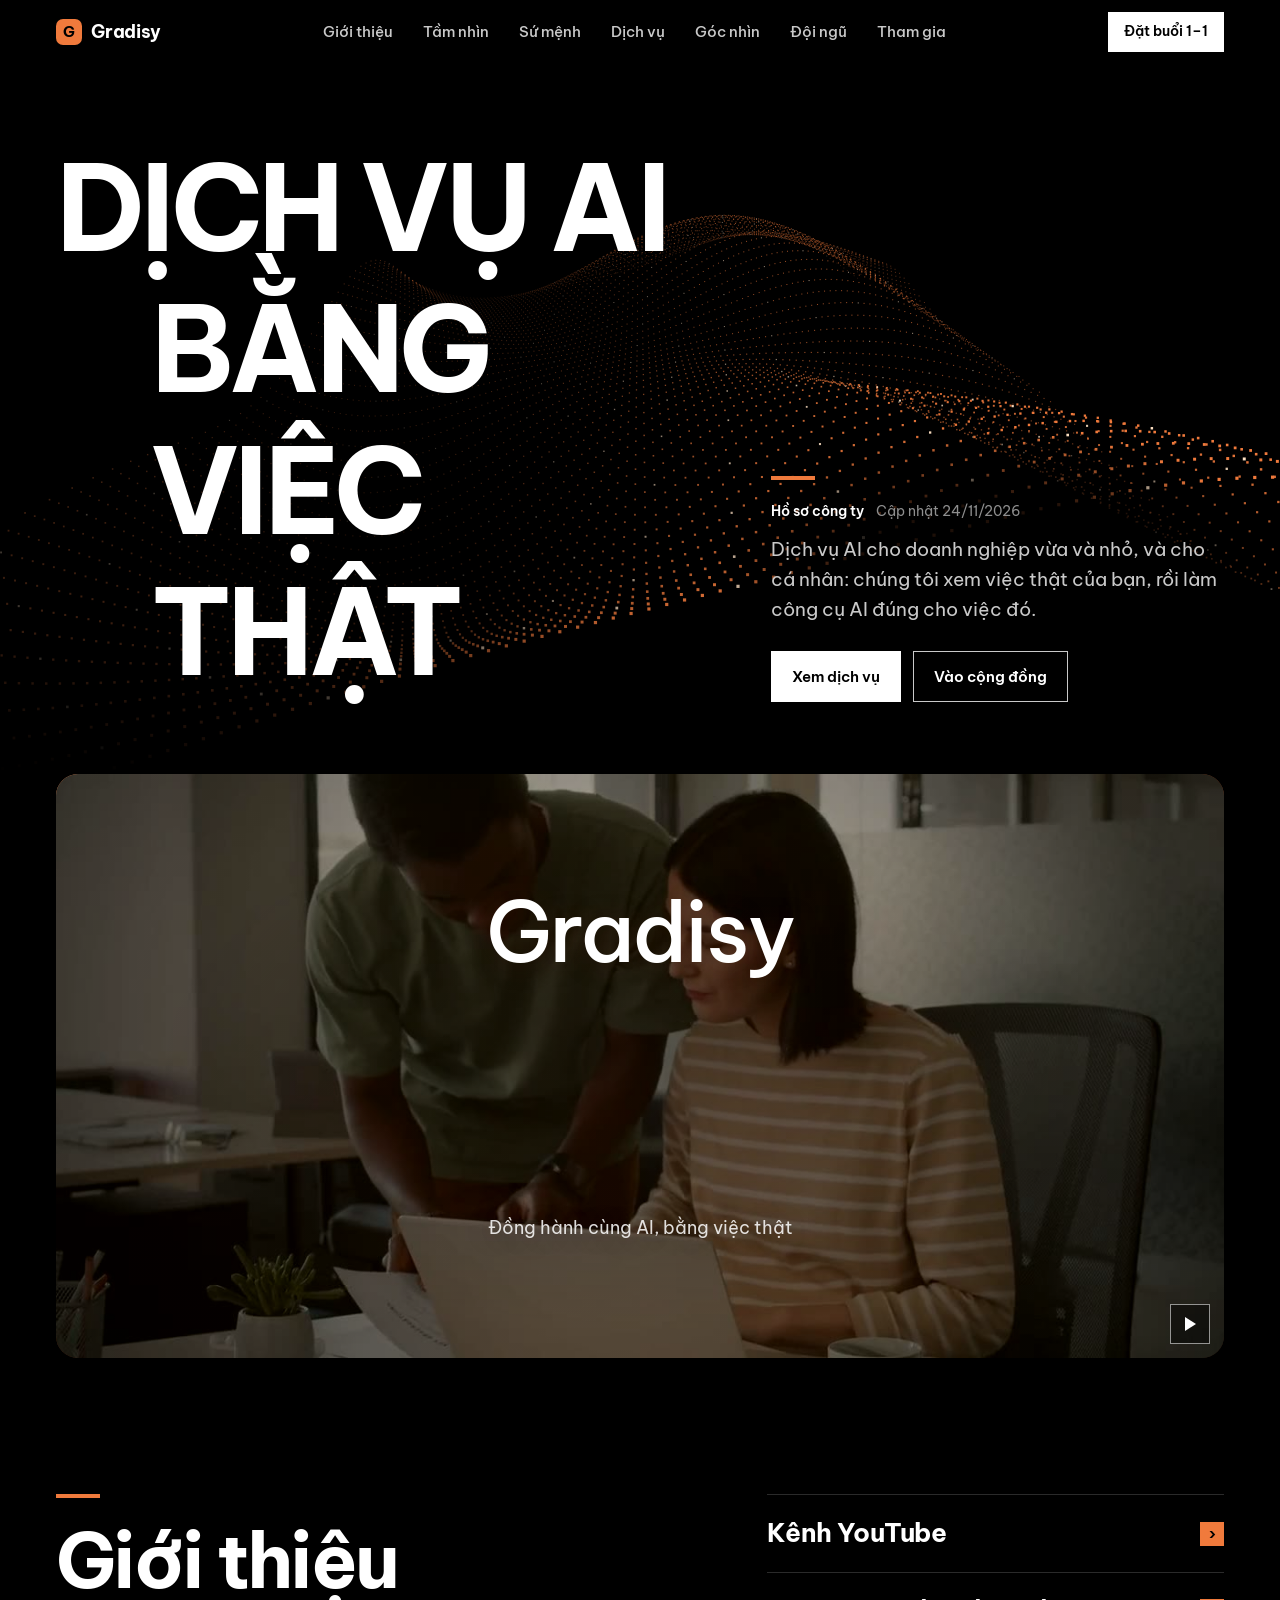
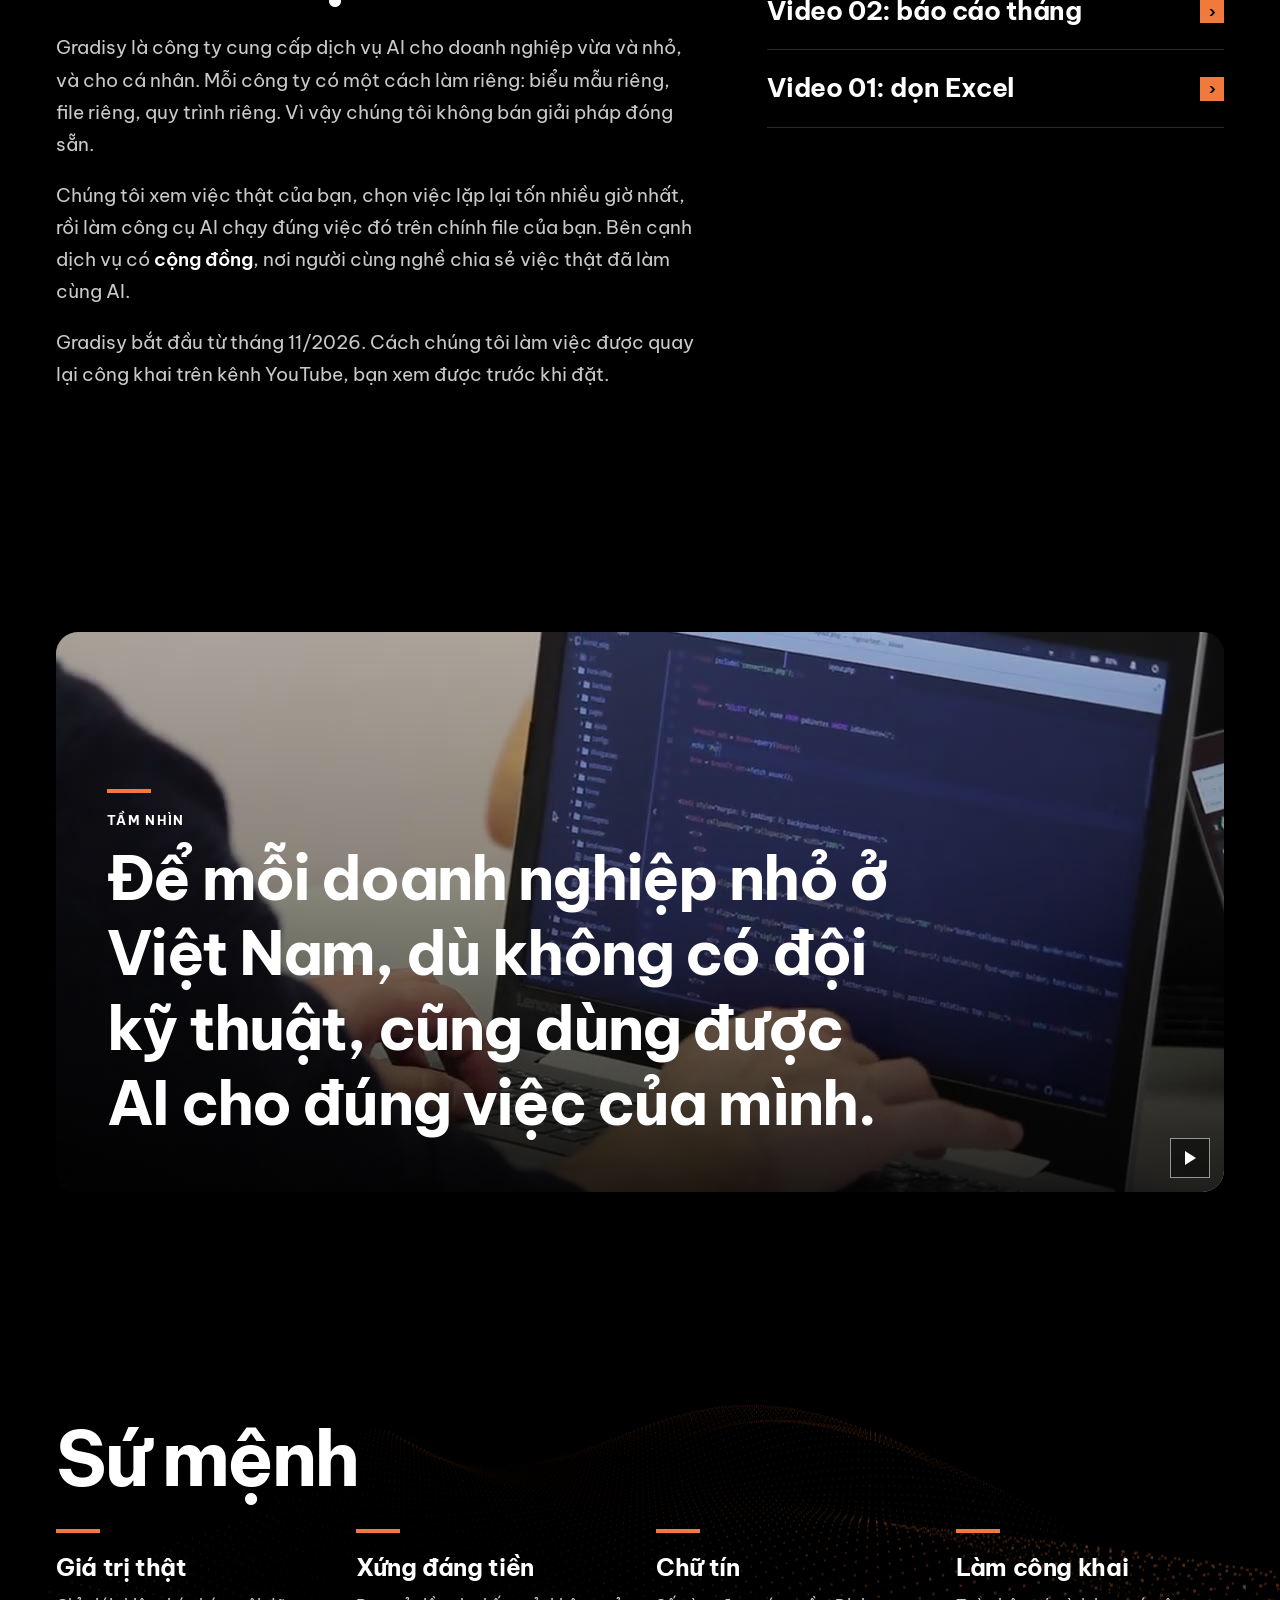
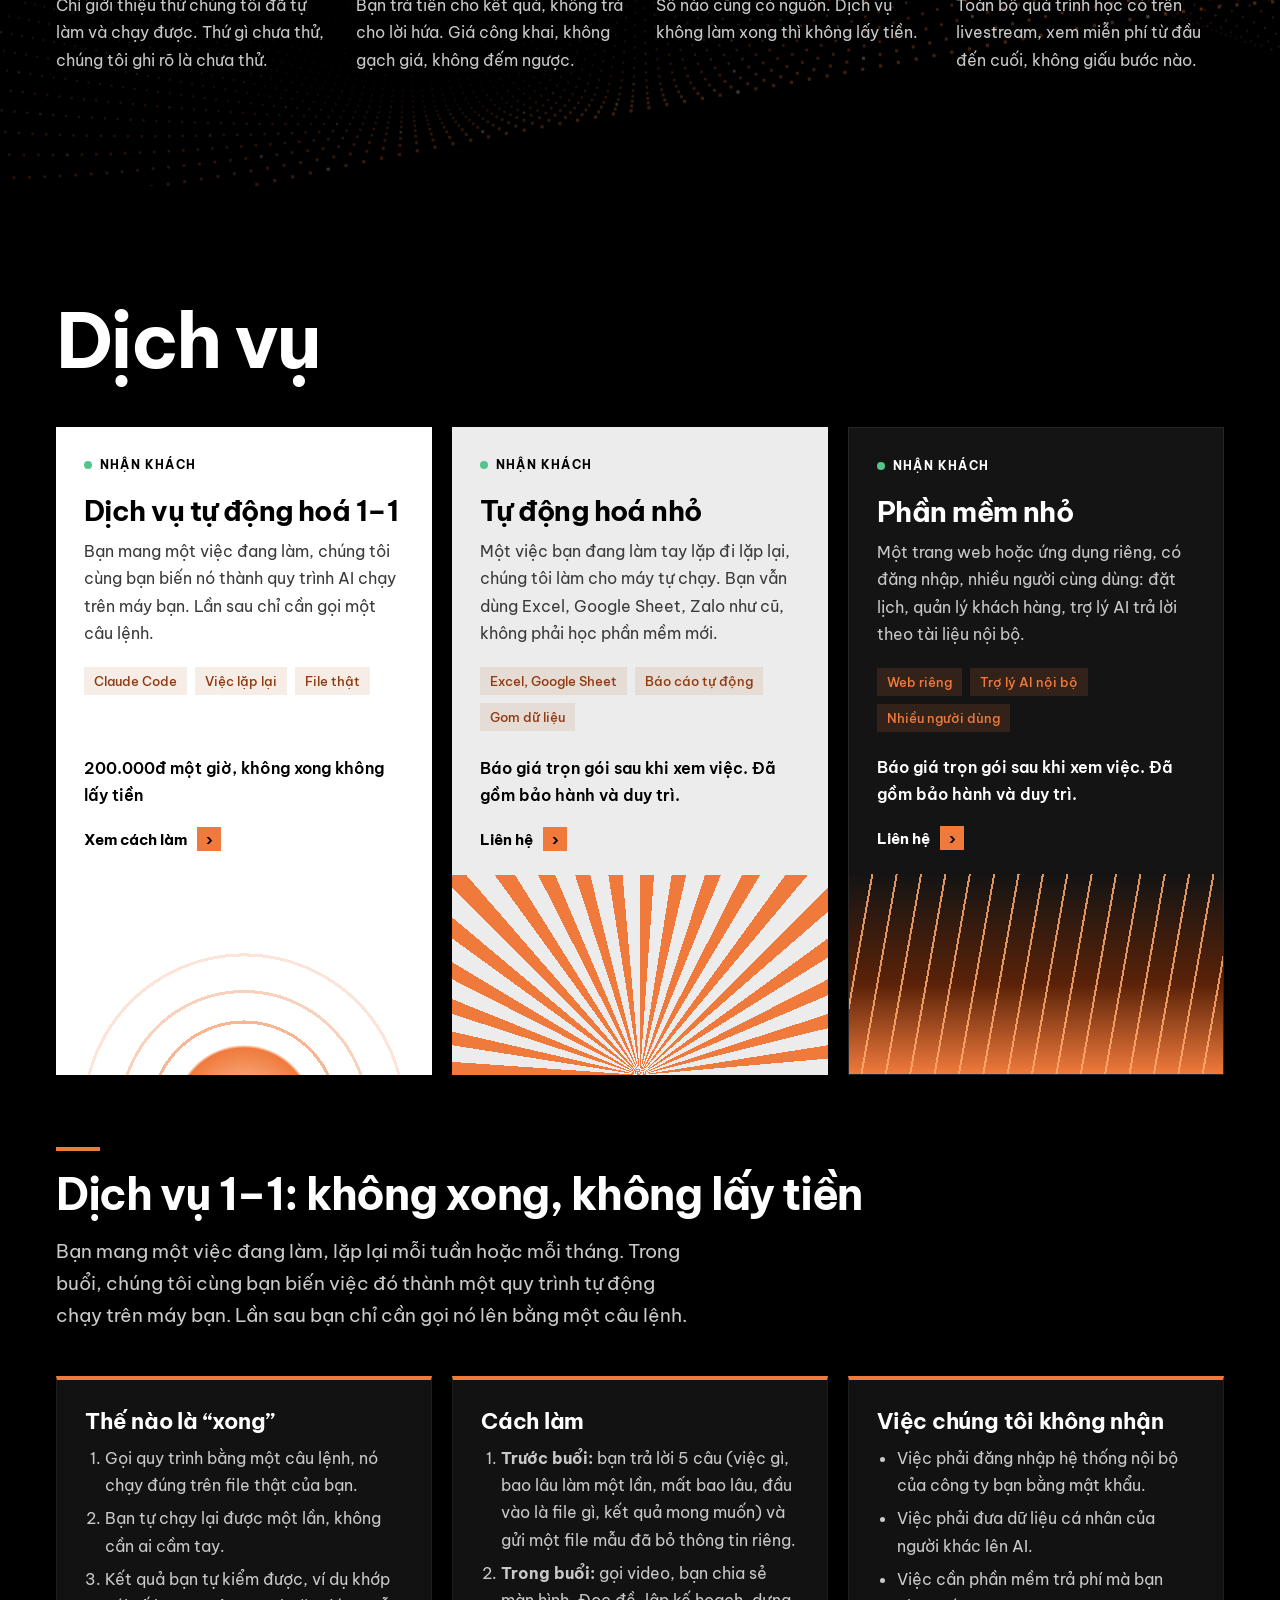
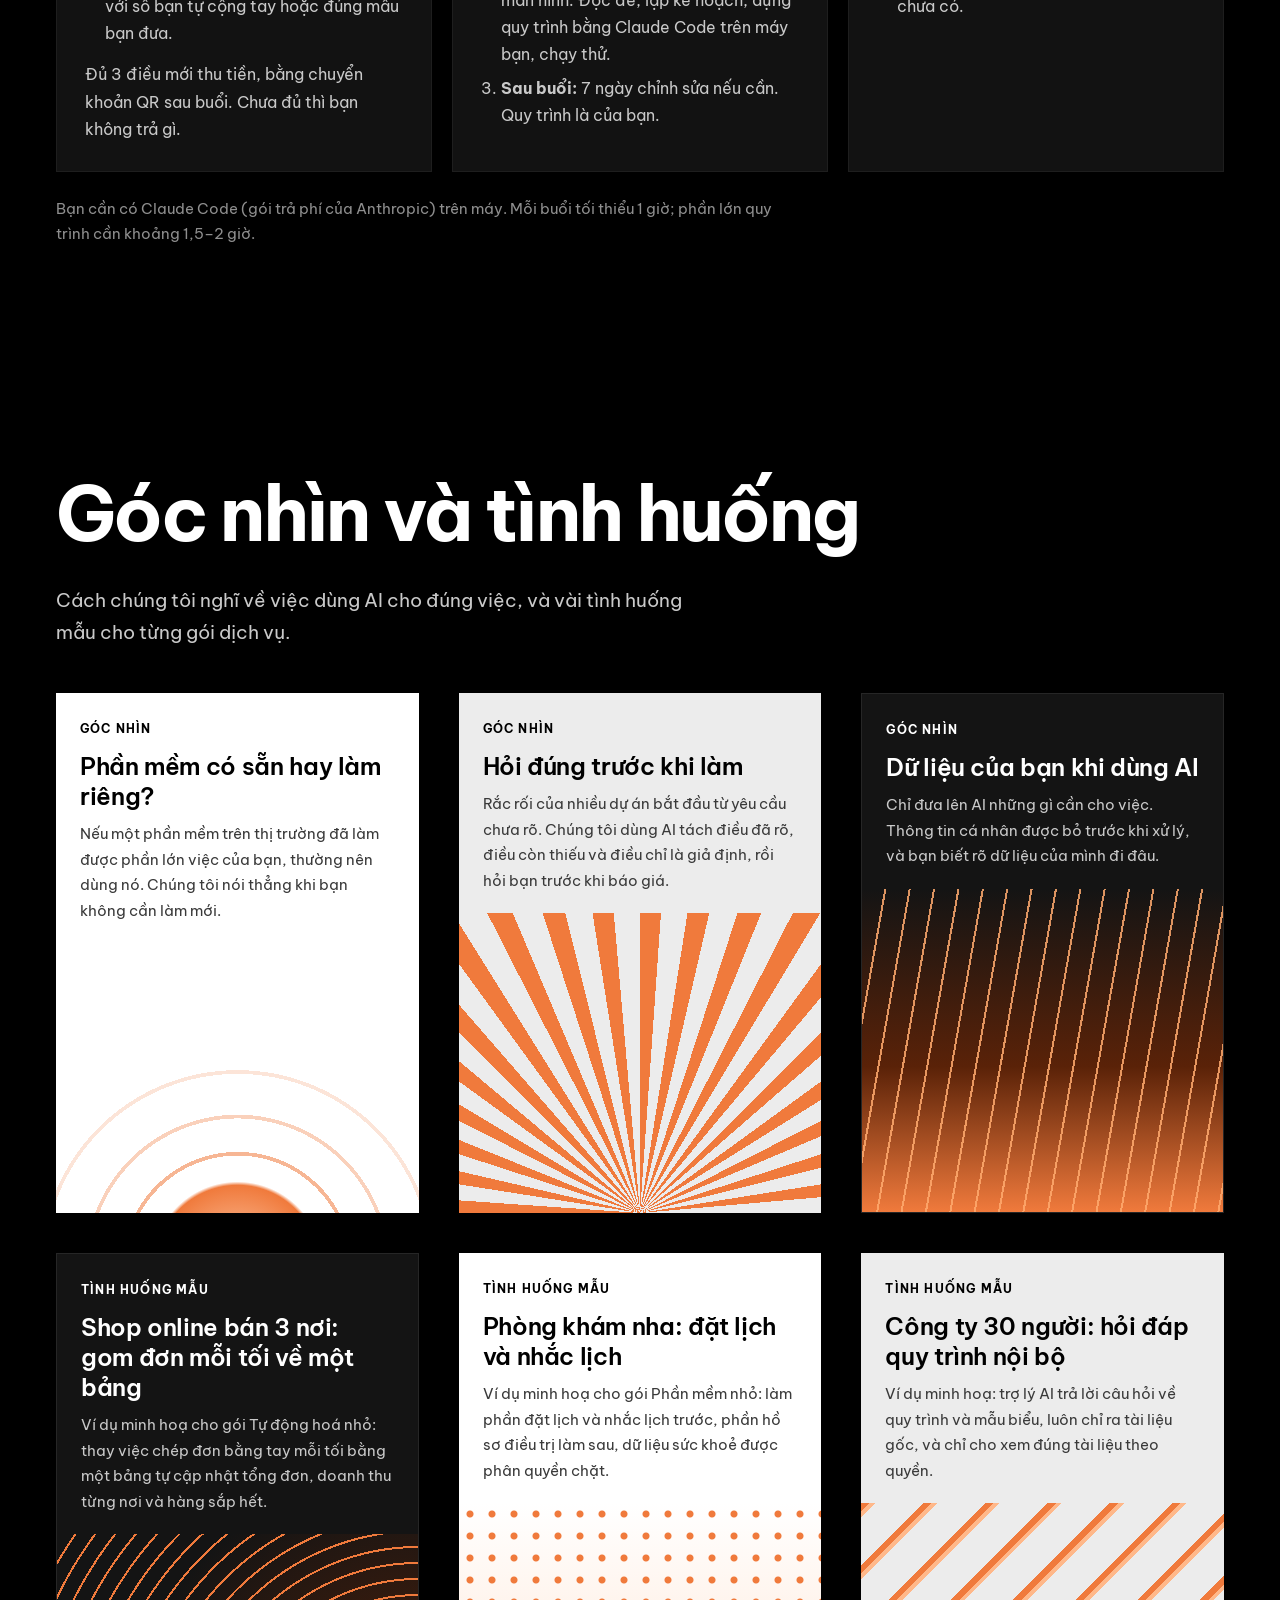
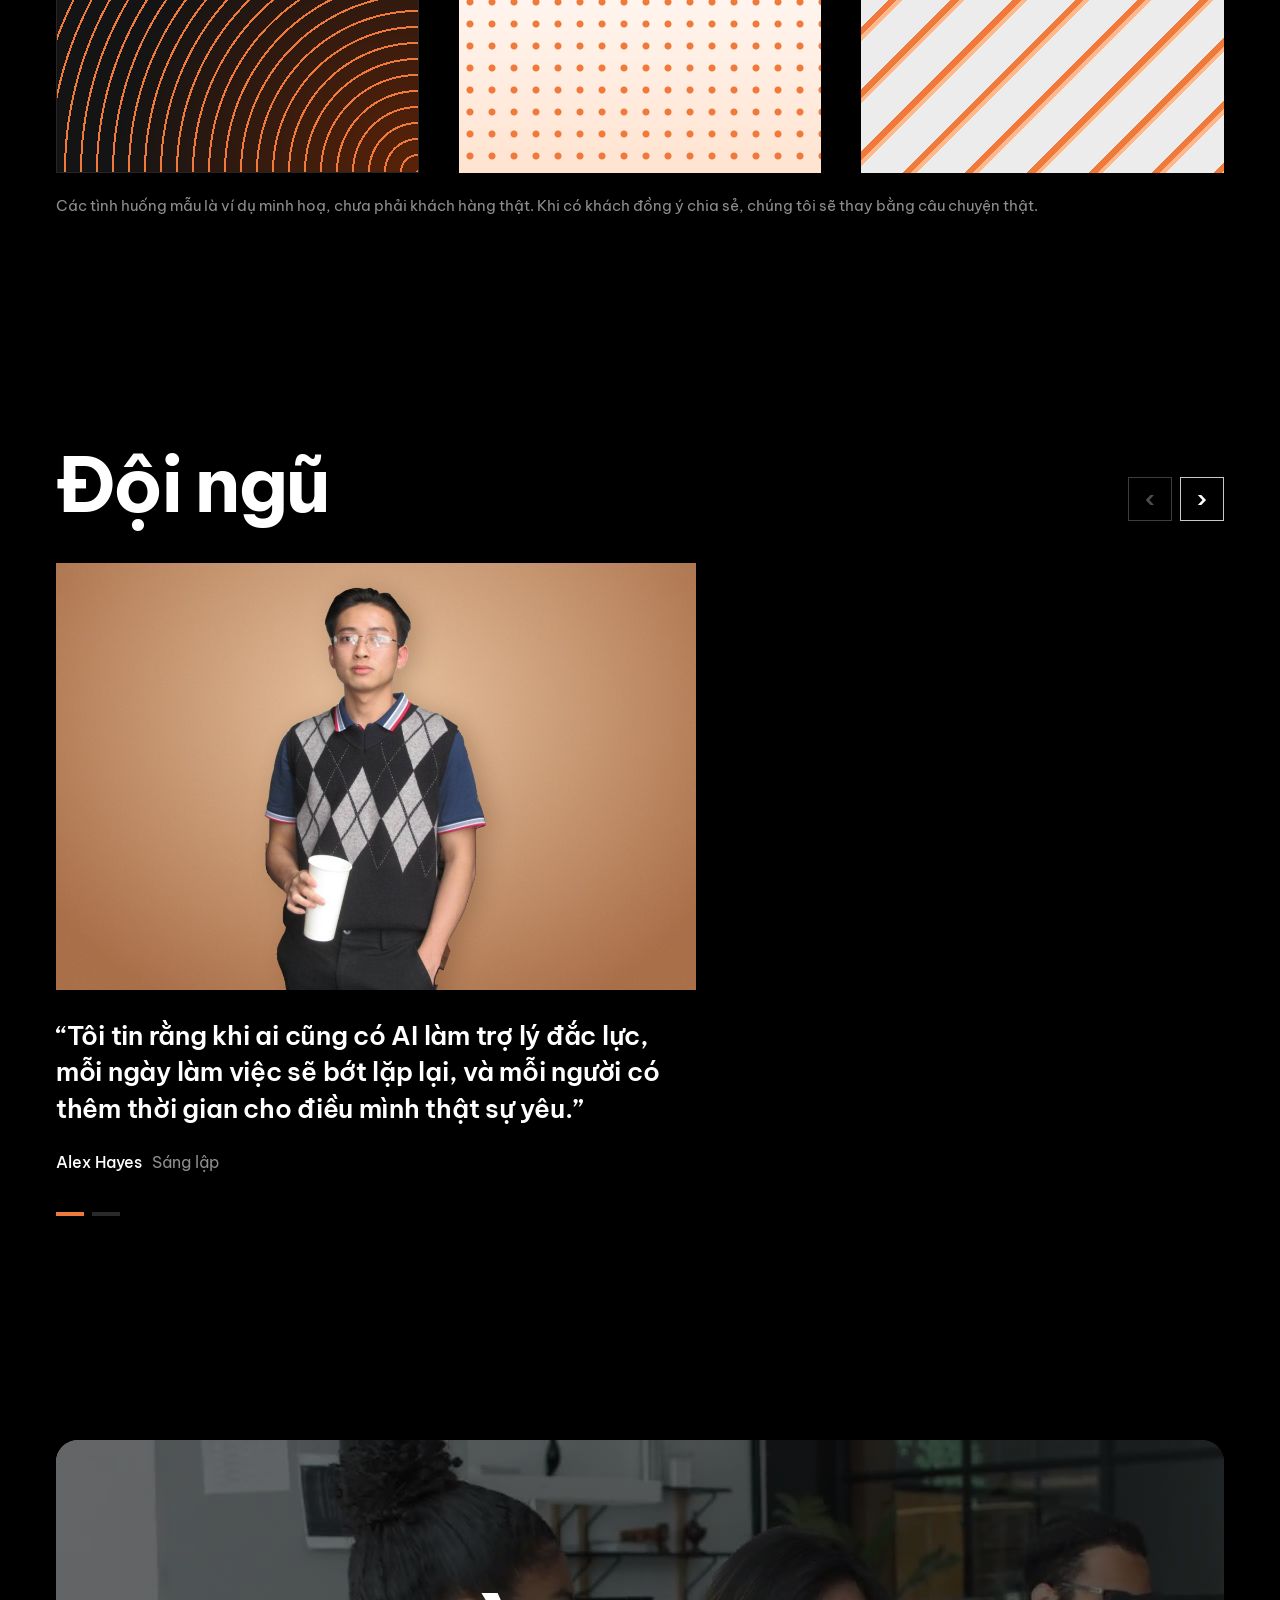
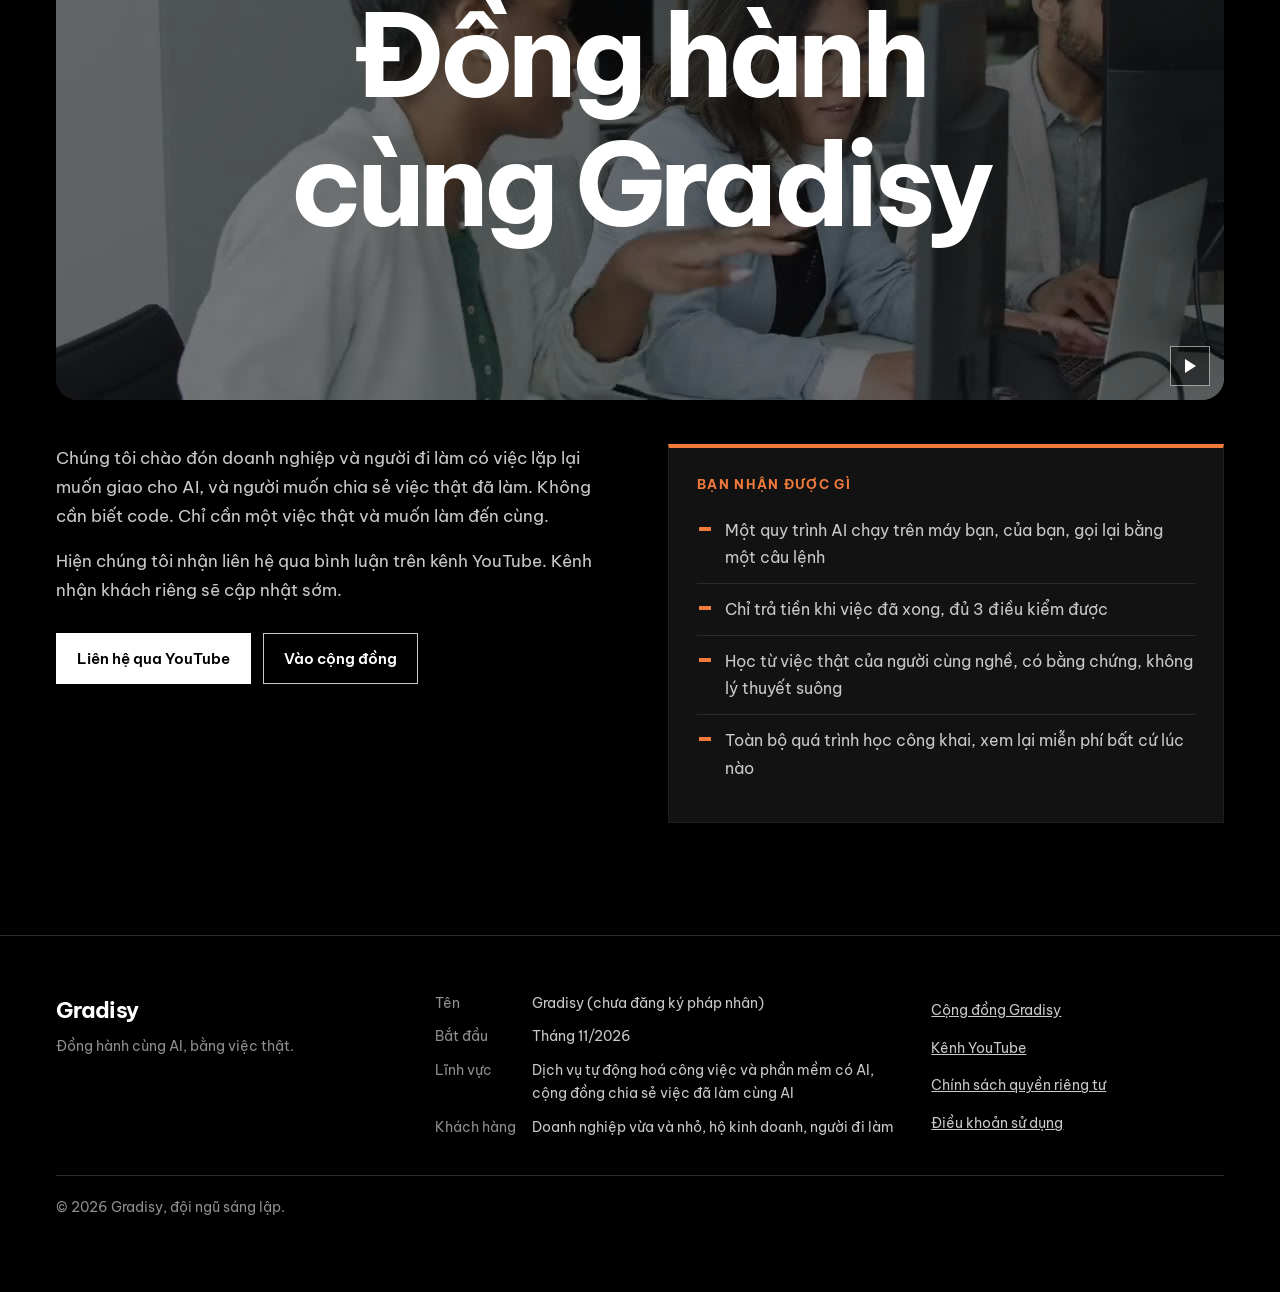
==== commit eec8b143: "Giao diện: chấm điểm và sửa thiết kế trang công ty, trang chủ, chính sách, điều khoản - Trang công t" ====
--- a/cong-ty/index.html
+++ b/cong-ty/index.html
@@ -11,7 +11,10 @@
      khối người sáng lập kiểu trích dẫn). Giữ nguyên ảnh bìa video và toàn bộ chữ.
      Bản trước khi đổi: ../../ho-so-cong-ty/ban-luu/index-truoc-accenture-24-11.html
      Thêm dịch vụ mới: thêm một dòng vào DICH_VU trong <script> cuối trang. -->
+<meta name="theme-color" content="#000000">
+<link rel="icon" href="data:image/svg+xml,%3Csvg xmlns='http://www.w3.org/2000/svg' viewBox='0 0 32 32'%3E%3Crect width='32' height='32' rx='8' fill='%23f07a3c'/%3E%3Ctext x='16' y='23' font-family='Arial' font-weight='700' font-size='20' text-anchor='middle' fill='%23000'%3EG%3C/text%3E%3C/svg%3E">
 <link rel="preconnect" href="https://fonts.googleapis.com">
+<link rel="preconnect" href="https://fonts.gstatic.com" crossorigin>
 <link href="https://fonts.googleapis.com/css2?family=Be+Vietnam+Pro:wght@400;500;600;700&display=swap" rel="stylesheet">
 <style>
 :root{
@@ -24,7 +27,11 @@
   color-scheme:dark;
 }
 *{box-sizing:border-box}
-html{scroll-behavior:smooth}
+html{scroll-behavior:smooth;scroll-padding-top:72px}
+/* 24/11 chấm điểm giao diện: đường tắt bàn phím, chỉ hiện khi bấm Tab */
+.skip{position:absolute;left:16px;top:-60px;z-index:20;background:var(--accent);color:#000;font-weight:700;padding:10px 16px;text-decoration:none}
+.skip:focus{top:12px}
+a,button,summary{touch-action:manipulation;-webkit-tap-highlight-color:rgba(240,122,60,.25)}
 body{margin:0;background:var(--bg);color:var(--ink);font:400 17px/1.7 var(--font);overflow-x:hidden;-webkit-font-smoothing:antialiased}
 a{color:var(--ink)}
 img{max-width:100%;display:block}
@@ -78,7 +85,9 @@
 .scene.center{align-items:center;justify-content:center;text-align:center;margin-bottom:44px}
 .scene.center::after{background:rgba(0,0,0,.5)}
 .scene.center .big-title{margin:0}
-.head .side{max-width:460px}
+.head .side{max-width:460px;position:relative}
+/* vùng tối mềm sau chữ giới thiệu, để chấm sóng không đè lên chữ */
+.head .side::before{content:"";position:absolute;inset:-48px -56px;z-index:-1;background:radial-gradient(closest-side,rgba(0,0,0,.88) 55%,rgba(0,0,0,0) 100%);pointer-events:none}
 .meta{font-size:14px;color:var(--muted);margin:0 0 10px}
 .meta b{color:var(--ink);font-weight:600;margin-right:12px}
 .sub{font-size:clamp(17px,1.8vw,19px);color:var(--ink-2);margin:0;line-height:1.6}
@@ -135,8 +144,8 @@
 .card p:last-child,.card ul:last-child,.card ol:last-child{margin-bottom:0}
 .prod{display:flex;flex-direction:column;padding:0;border:0;--c-ink:var(--ink);--c-ink-2:var(--ink-2);--c-tag:var(--accent);--c-tag-bg:var(--accent-soft)}
 .prod .in{padding:28px 28px 22px;display:flex;flex-direction:column;flex:1}
-.prod.light{background:var(--paper);--c-ink:var(--paper-ink);--c-ink-2:var(--paper-ink-2);--c-tag:var(--accent-deep);--c-tag-bg:rgba(180,80,28,.1)}
-.prod.grey{background:var(--paper-2);--c-ink:var(--paper-ink);--c-ink-2:var(--paper-ink-2);--c-tag:var(--accent-deep);--c-tag-bg:rgba(180,80,28,.1)}
+.prod.light{background:var(--paper);--c-ink:var(--paper-ink);--c-ink-2:var(--paper-ink-2);--c-tag:#8f3a10;--c-tag-bg:rgba(180,80,28,.1)}
+.prod.grey{background:var(--paper-2);--c-ink:var(--paper-ink);--c-ink-2:var(--paper-ink-2);--c-tag:#8f3a10;--c-tag-bg:rgba(180,80,28,.1)}
 .prod.dark{background:#141414;border:1px solid #262626}
 .prod h3{color:var(--c-ink);font-size:clamp(24px,2.2vw,28px);letter-spacing:-.02em}
 .prod p{color:var(--c-ink-2)}
@@ -230,7 +239,24 @@
 .foot dt{color:var(--muted)}
 .foot dd{margin:0;color:var(--ink-2)}
 .foot ul{list-style:none;padding:0;margin:0}
-.foot li{margin:4px 0}
+.foot li{margin:0}
+.foot li a{display:inline-block;padding:7px 0}
+
+/* nút dừng/chạy video (yêu cầu WCAG 2.2.2: chuyển động tự chạy phải dừng được) */
+.vbtn{position:absolute;right:14px;bottom:14px;z-index:2;display:grid;place-items:center;width:40px;height:40px;border:1px solid rgba(255,255,255,.55);background:rgba(0,0,0,.45);color:#fff;cursor:pointer;font:700 13px/1 var(--font)}
+.vbtn:hover{background:var(--accent);border-color:var(--accent);color:#000}
+.vbtn::before{content:"";width:10px;height:12px;border-left:3px solid currentColor;border-right:3px solid currentColor;box-sizing:border-box}
+.vbtn.paused::before{width:0;height:0;border-style:solid;border-width:7px 0 7px 11px;border-color:transparent transparent transparent currentColor}
+
+/* điện thoại: hình trang trí thấp lại để trang bớt dài, chữ lên trước */
+@media (max-width:899px){ html{scroll-padding-top:110px} }
+@media (max-width:639px){
+  .art{height:110px}
+  .icard{min-height:0}
+  .icard .art{flex:none;min-height:0;height:96px}
+  .scene{min-height:380px}
+  .part{padding:64px 0}
+}
 footer a{color:var(--ink-2)}
 footer a:hover{color:var(--accent)}
 .copy{margin-top:32px;padding-top:20px;border-top:1px solid var(--line)}
@@ -266,12 +292,13 @@
 </head>
 <body>
 <script>document.documentElement.classList.add('js')</script>
+<a class="skip" href="#noi-dung">Bỏ qua, tới nội dung</a>
 
 <header class="top" id="top">
   <div class="wrap row">
     <a class="logo" href="./"><i>G</i>Gradisy</a>
     <nav class="menu" id="menu" aria-label="Các phần của hồ sơ"></nav>
-    <a class="go" href="#tham-gia">Đặt buổi 1–1</a>
+    <a class="go" href="#lien-he">Đặt buổi 1–1</a>
   </div>
   <nav class="toc" id="toc" aria-label="Mục lục hồ sơ">
     <details class="wrap">
@@ -298,13 +325,13 @@
 </header>
 </div>
 
-<div class="cover"><div class="box" role="img" aria-label="Ảnh bìa Gradisy: video người đi làm đang dùng máy tính, chữ Gradisy ở giữa">
+<div class="cover"><div class="box">
   <!-- Video ghép từ 5 đoạn Pexels (giấy phép Pexels, miễn phí): 5944692, 35402241, 7681386, 8631874, 2516160.
        Bản nền cam cũ vẫn giữ ở video/bia.mp4. -->
   <video id="biaVideo" src="video/bia-nguoi.mp4" poster="video/bia-nguoi.jpg" autoplay muted loop playsinline preload="metadata" aria-hidden="true"></video>
   <div class="mark"><span>Gradisy</span><small>Đồng hành cùng AI, bằng việc thật</small></div></div></div>
 
-<main>
+<main id="noi-dung" tabindex="-1">
 
 <!-- 1. Giới thiệu -->
 <section class="part" id="gioi-thieu" data-toc="Giới thiệu">
@@ -367,7 +394,7 @@
       </div>
       <div class="grid g3">
         <div class="card">
-          <h3>Thế nào là "xong"</h3>
+          <h3>Thế nào là “xong”</h3>
           <ol>
             <li>Gọi quy trình bằng một câu lệnh, nó chạy đúng trên file thật của bạn.</li>
             <li>Bạn tự chạy lại được một lần, không cần ai cầm tay.</li>
@@ -444,7 +471,7 @@
         <h2 class="big-title">Đồng hành cùng Gradisy</h2>
       </div>
     </div>
-    <div class="join">
+    <div class="join" id="lien-he">
       <div>
         <p>Chúng tôi chào đón doanh nghiệp và người đi làm có việc lặp lại muốn giao cho AI, và người muốn chia sẻ việc thật đã làm. Không cần biết code. Chỉ cần một việc thật và muốn làm đến cùng.</p>
         <p>Hiện chúng tôi nhận liên hệ qua bình luận trên kênh YouTube. Kênh nhận khách riêng sẽ cập nhật sớm.</p>
@@ -616,6 +643,15 @@
   Array.prototype.forEach.call(document.querySelectorAll('.scene-v'), function(sv){
     if (tat) { sv.removeAttribute('autoplay'); sv.pause(); }
   });
+  // mỗi video có một nút nhỏ góc dưới để dừng/chạy lại
+  Array.prototype.forEach.call(document.querySelectorAll('.cover video, .scene-v'), function(vd){
+    var b = el('button', 'vbtn'); b.type = 'button';
+    function ve(){ var d = vd.paused; b.classList.toggle('paused', d); b.setAttribute('aria-label', d ? 'Chạy video nền' : 'Dừng video nền'); }
+    b.addEventListener('click', function(){ if (vd.paused) vd.play(); else vd.pause(); });
+    vd.addEventListener('play', ve); vd.addEventListener('pause', ve);
+    if (tat) vd.pause();
+    ve(); vd.parentNode.appendChild(b);
+  });
 
   // Nền hạt 3D: một lưới chấm nằm trên mặt phẳng, nhấp nhô theo sóng, chiếu phối cảnh
   // (chấm gần thì to và sáng, xa thì nhỏ và mờ). Chỉ chạy khi đang nhìn thấy trên màn hình.
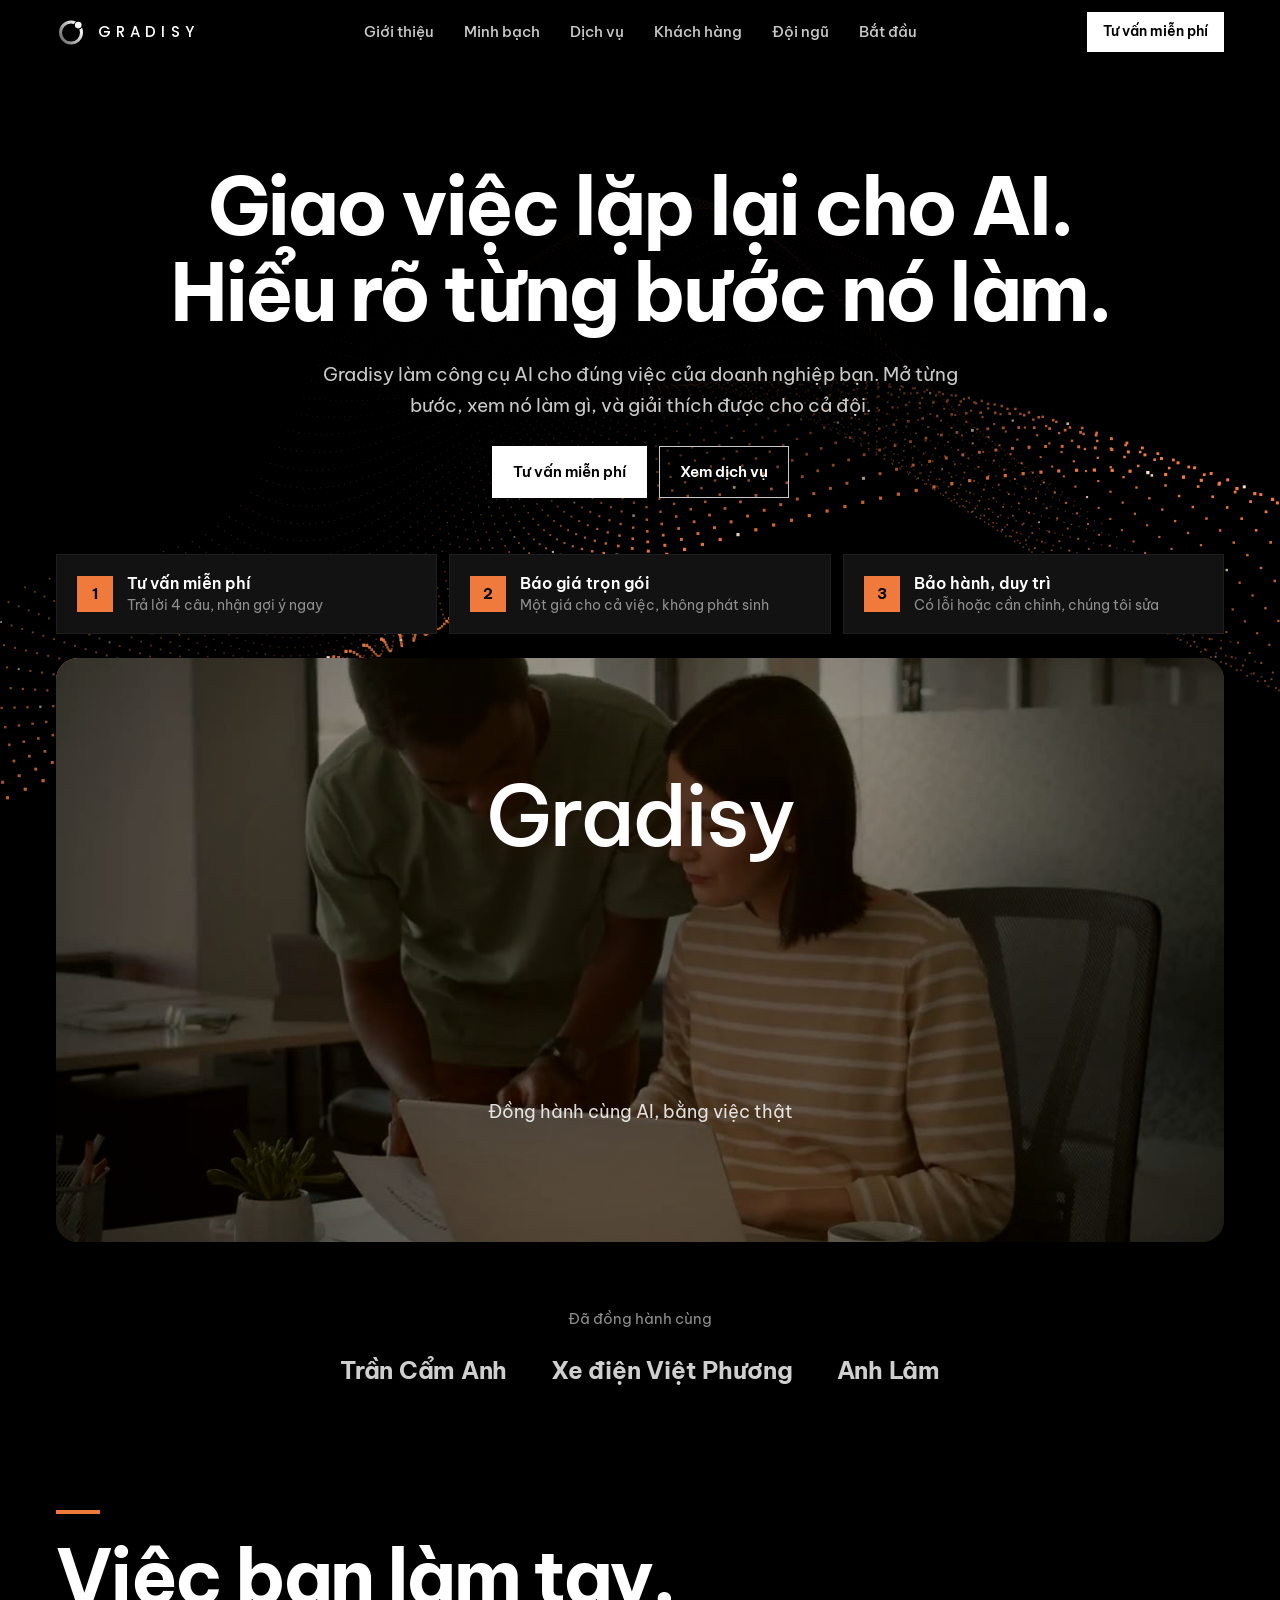
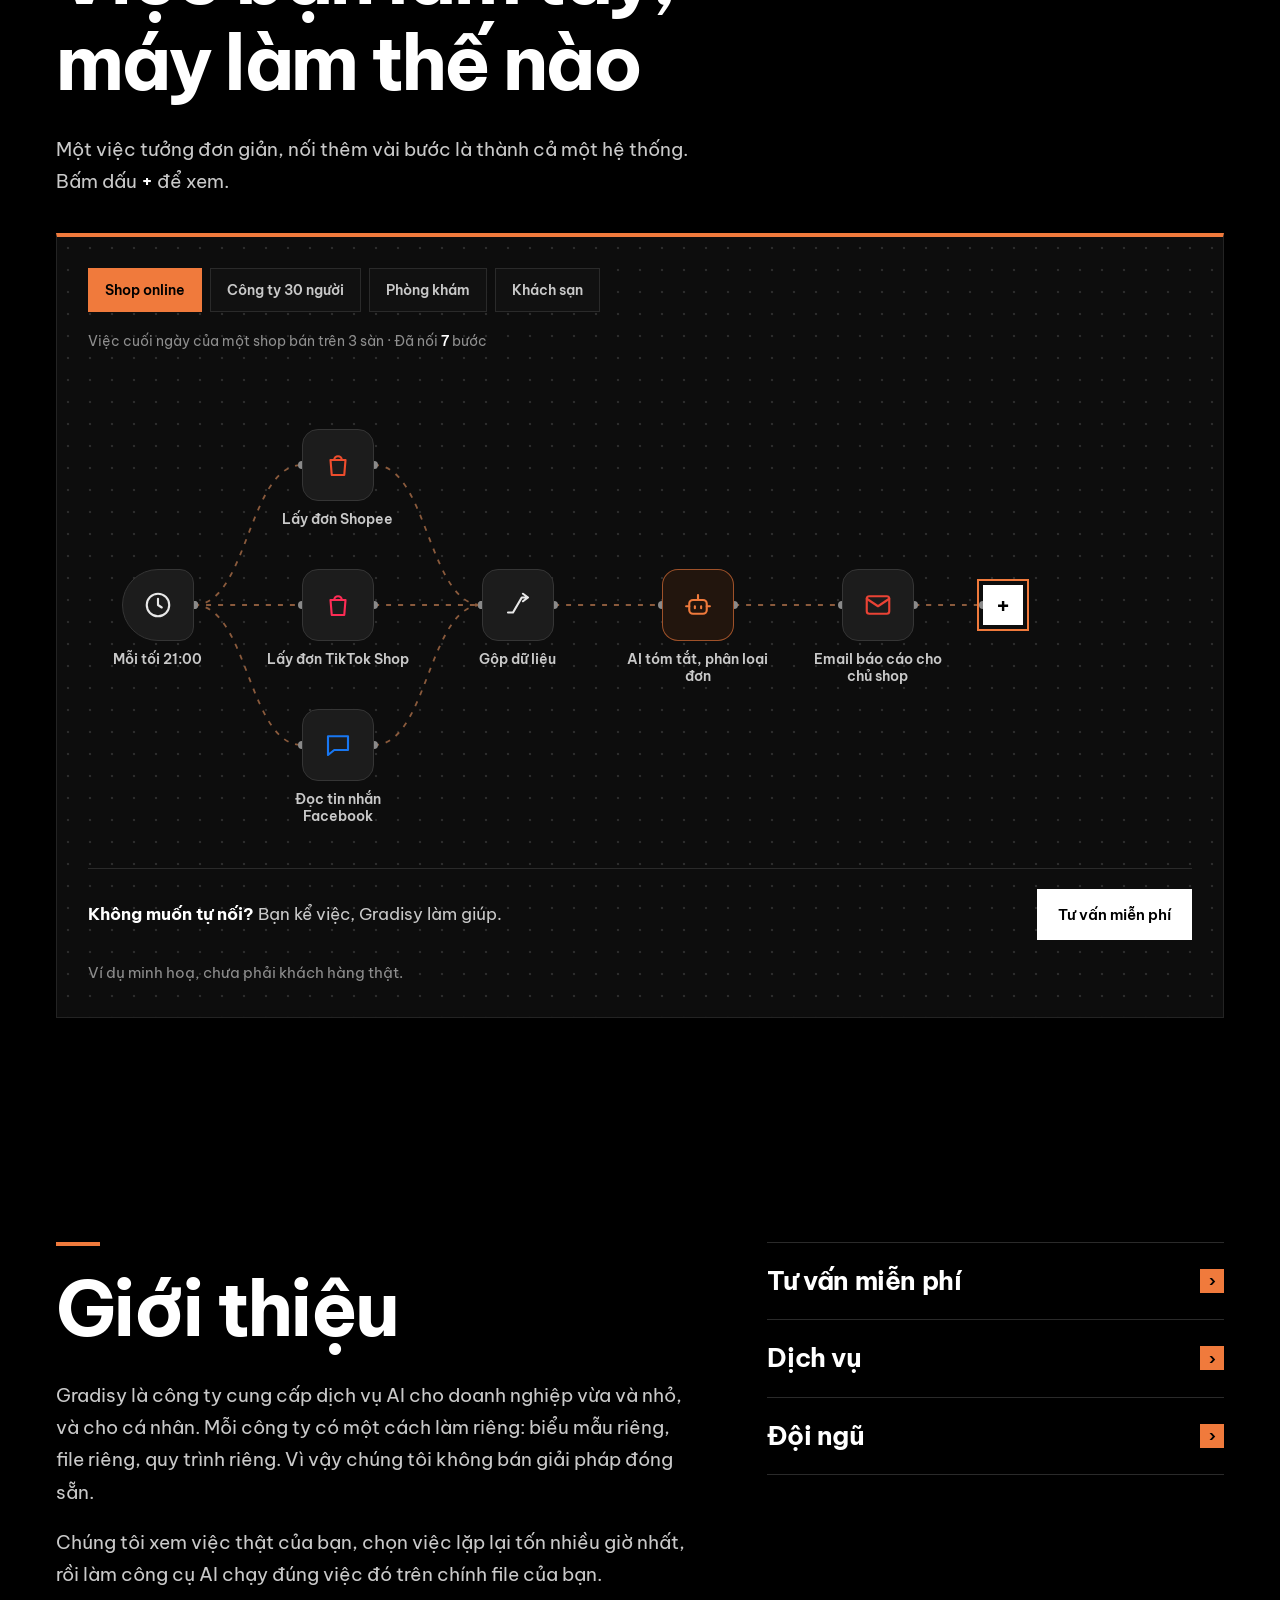
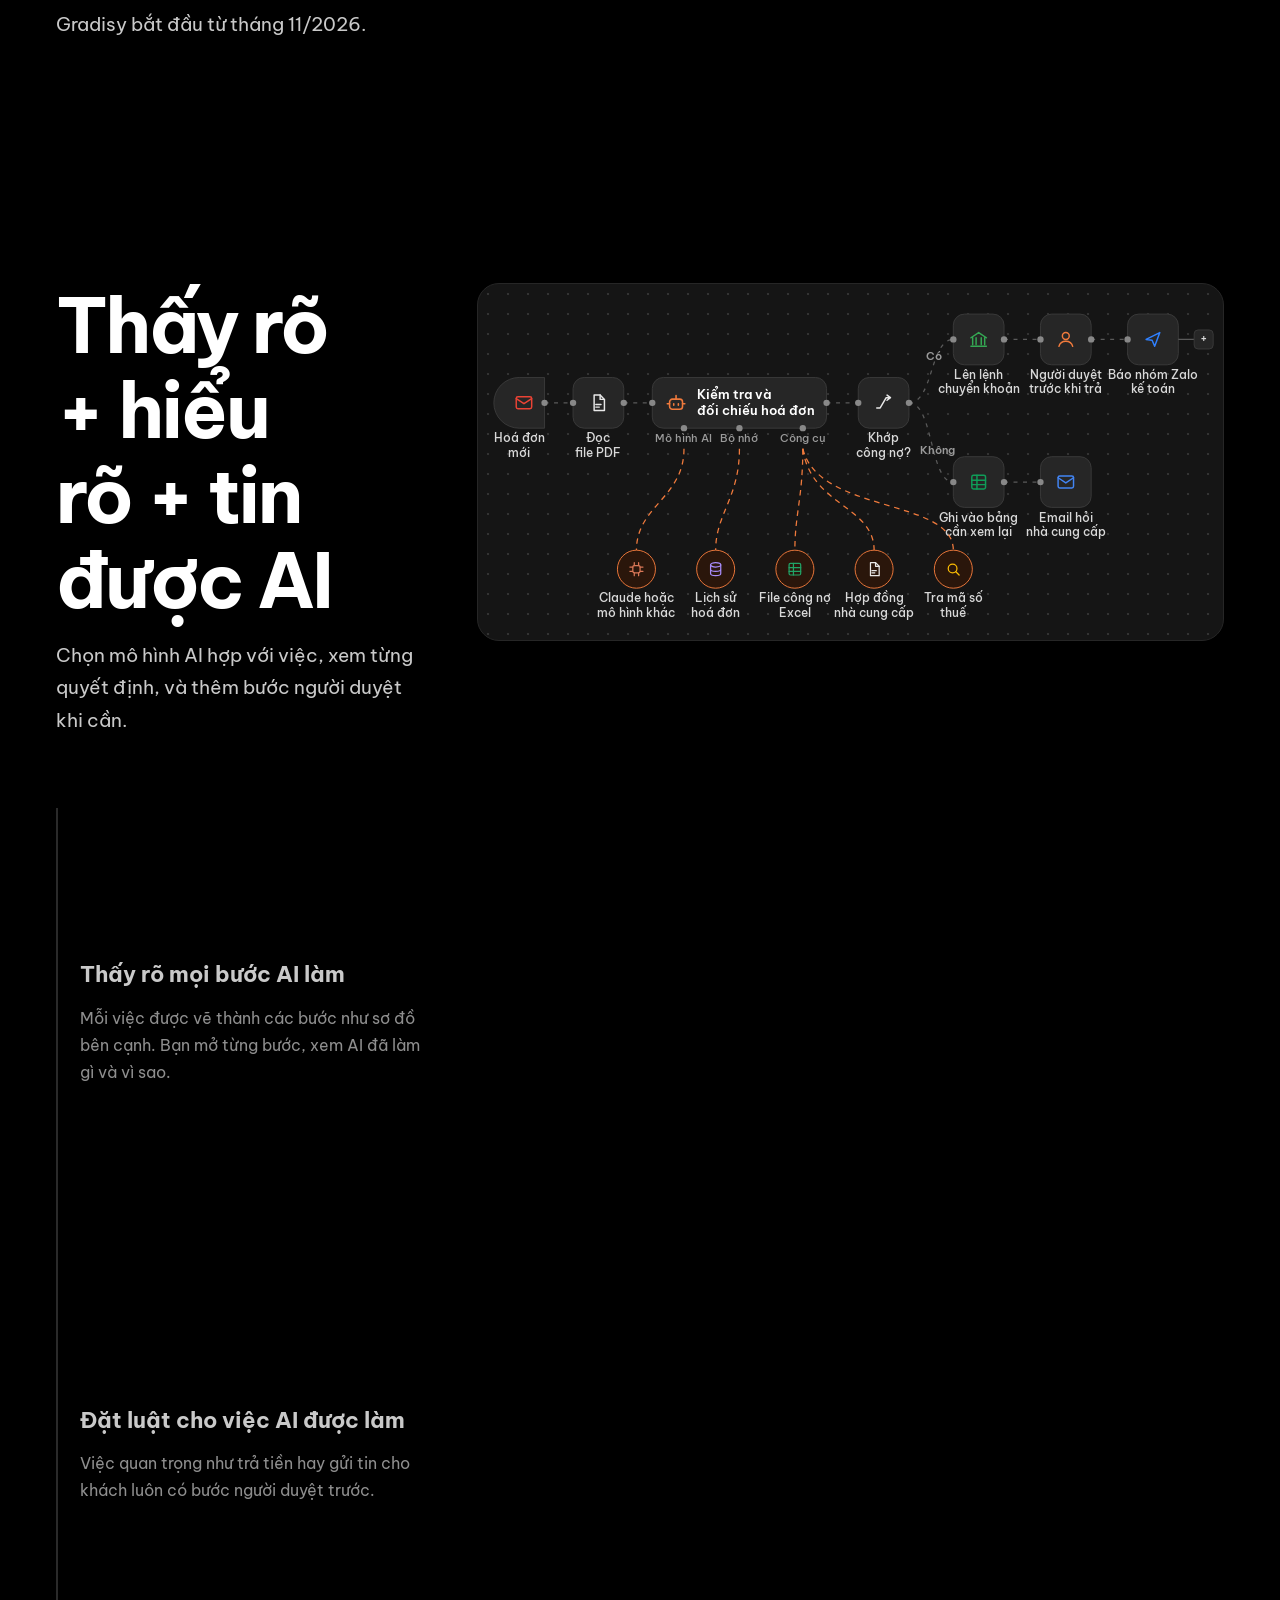
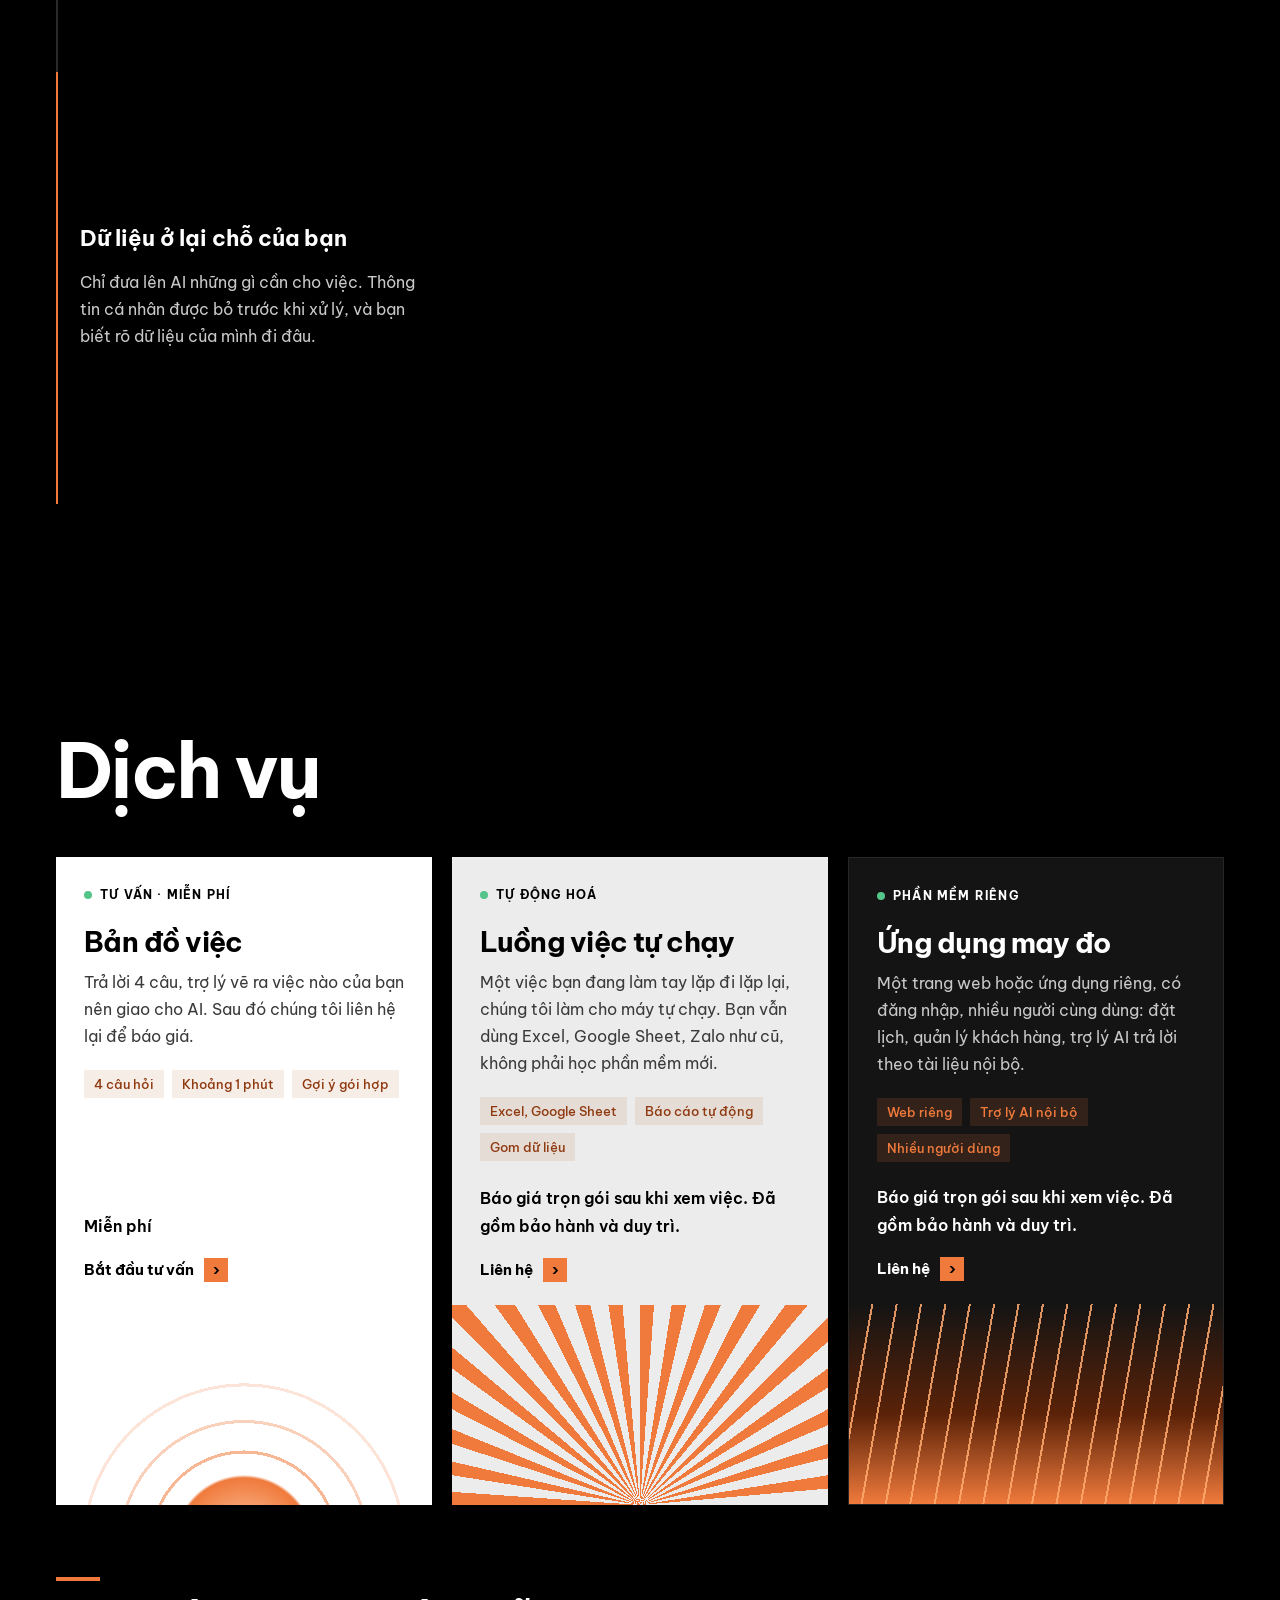
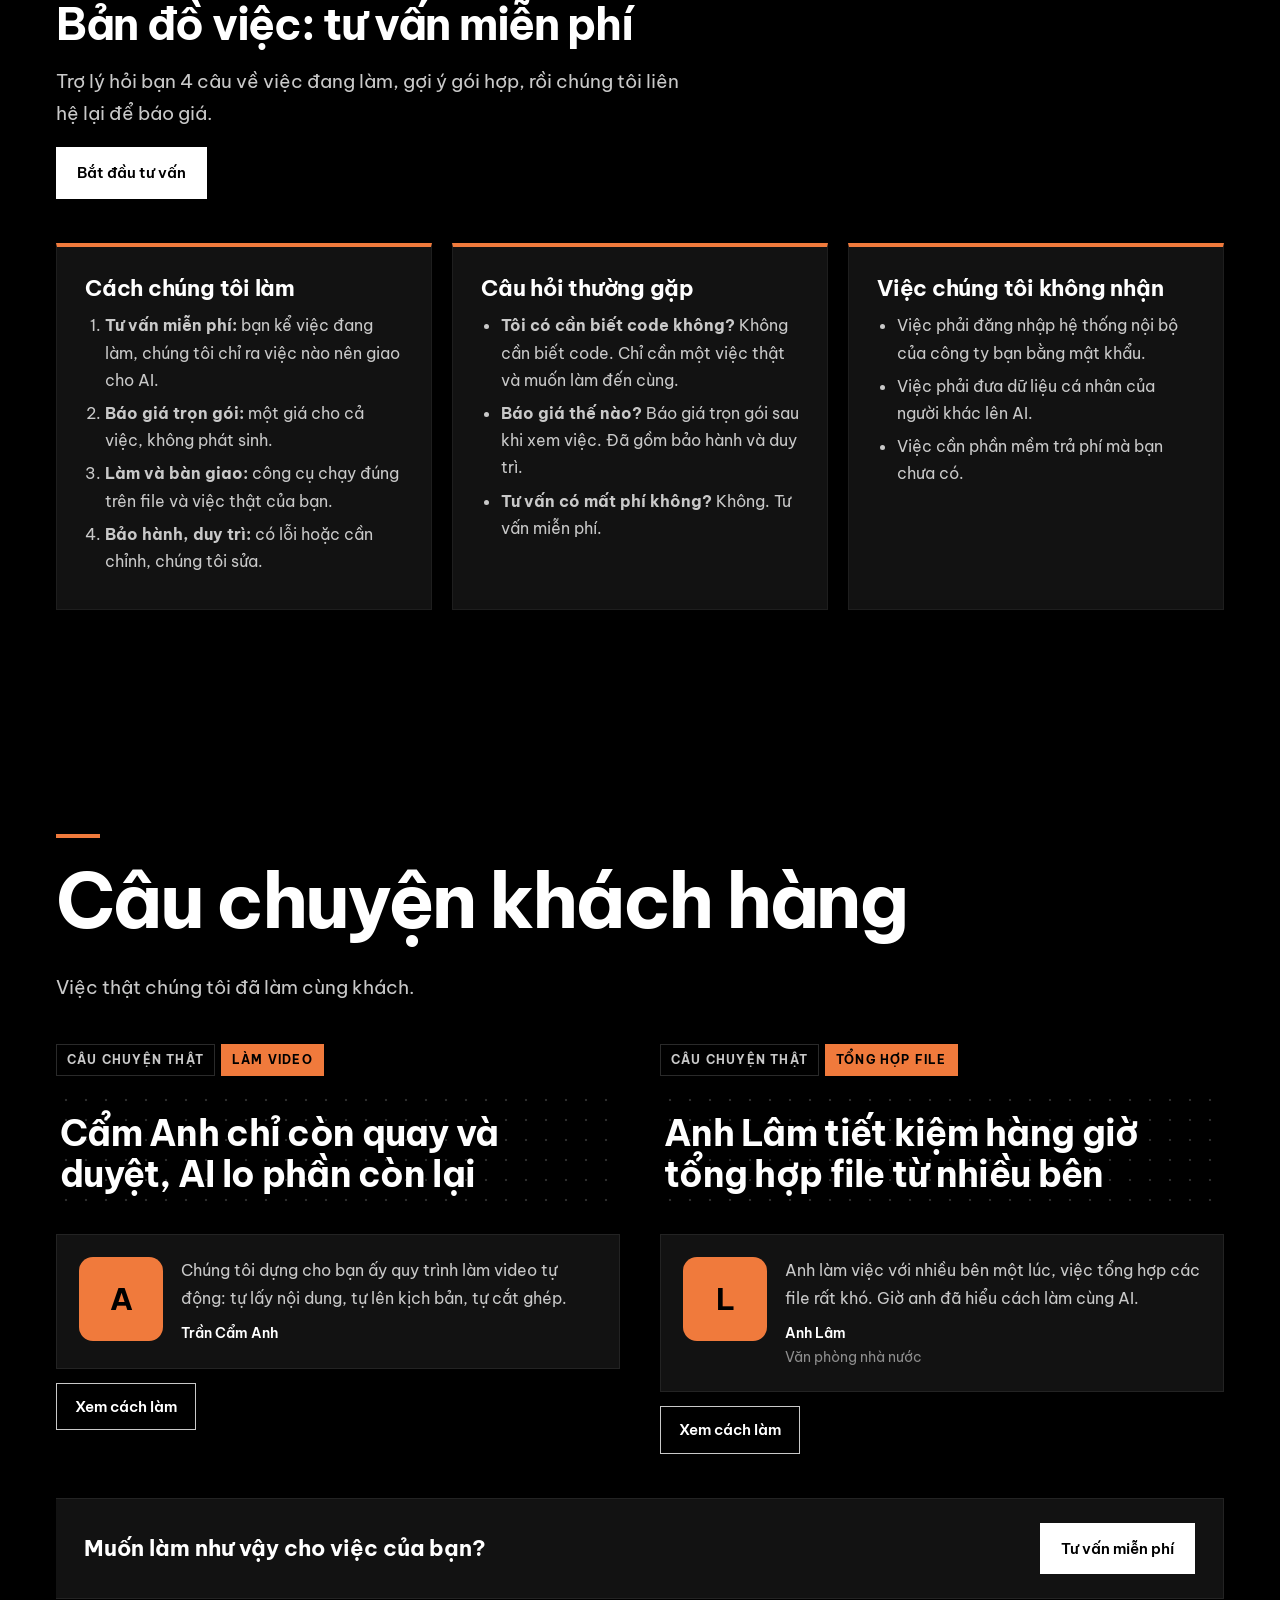
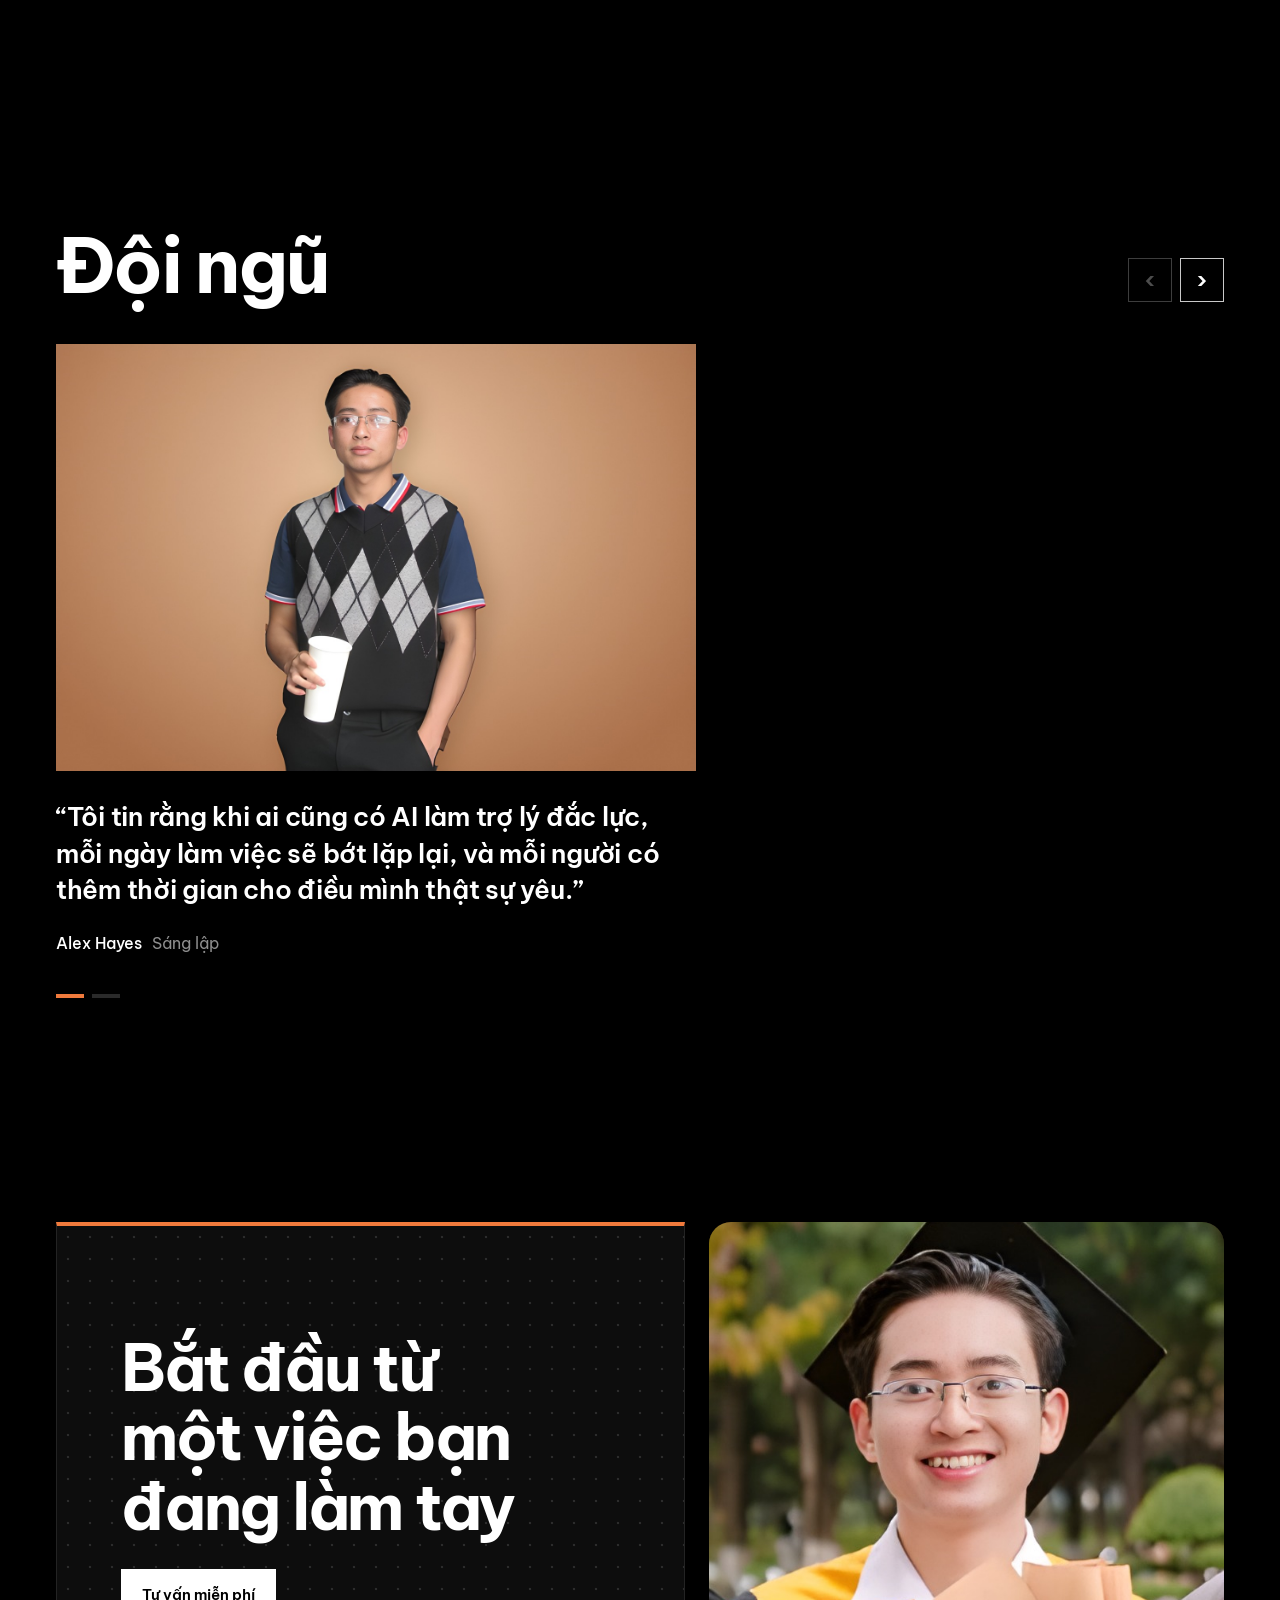
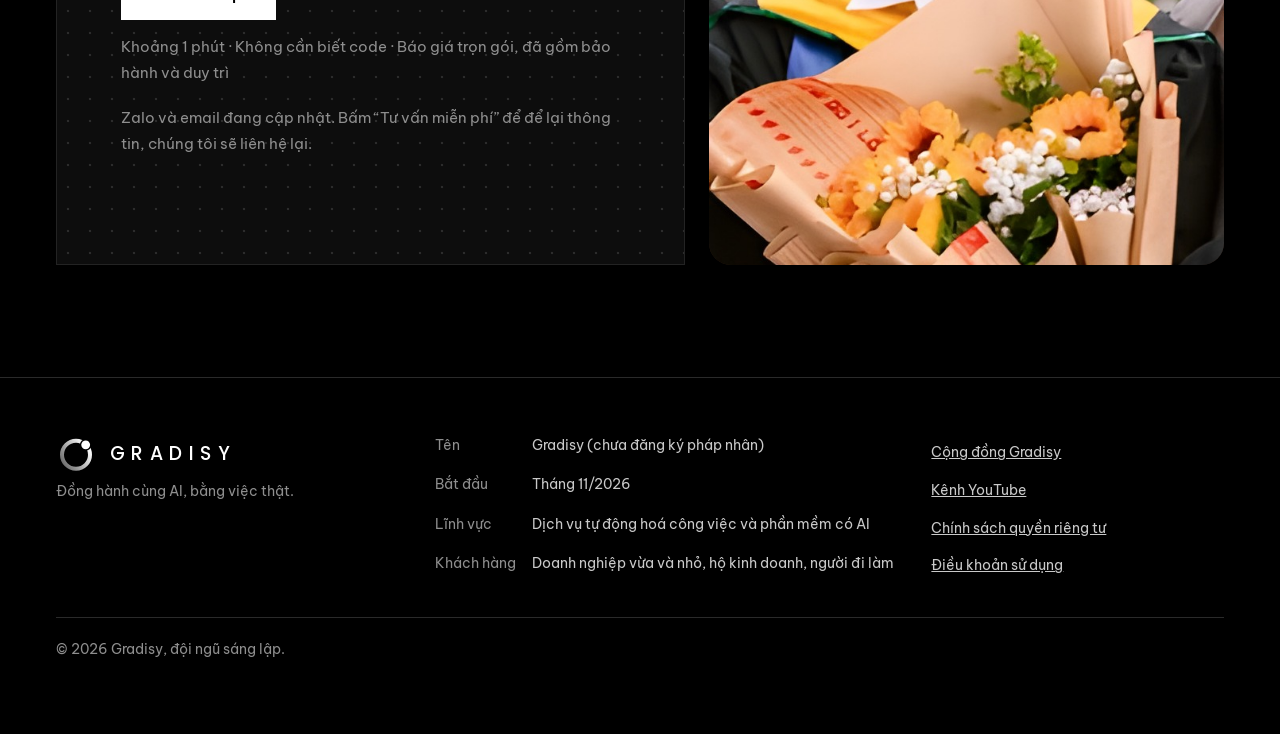
==== commit b39be2d9: "Trang công ty: tiêu đề kiểu n8n, sơ đồ luồng việc, phần Minh bạch, câu chuyện khách hàng, trợ lý tư " ====
--- a/cong-ty/index.html
+++ b/cong-ty/index.html
@@ -4,18 +4,20 @@
 <meta charset="utf-8">
 <meta name="viewport" content="width=device-width, initial-scale=1, viewport-fit=cover">
 <title>Hồ sơ công ty · Gradisy</title>
-<meta name="description" content="Hồ sơ Gradisy: dịch vụ AI cho doanh nghiệp vừa và nhỏ, và cho cá nhân. Tự động hoá 1–1, tự động hoá nhỏ, phần mềm nhỏ, đã gồm bảo hành và duy trì.">
-<!-- Đăng lên mạng 18/11/2026. 19/11: phần dưới ảnh bìa dựng lại theo cấu trúc
+<meta name="description" content="Hồ sơ Gradisy: dịch vụ AI cho doanh nghiệp vừa và nhỏ, và cho cá nhân. Bản đồ việc (tư vấn miễn phí), luồng việc tự chạy, ứng dụng may đo, đã gồm bảo hành và duy trì.">
+<!-- 25/11: giữ nguyên thiết kế này, chỉ gắn thêm trợ lý tư vấn (chung.js) + nút Zalo, đổi 1–1 thành Tư vấn,
+     bỏ phần học công khai. Bản 3 trang thử (Sir không chọn): ../../ho-so-cong-ty/ban-luu/thiet-ke-3-trang-25-11/
+     Đăng lên mạng 18/11/2026. 19/11: phần dưới ảnh bìa dựng lại theo cấu trúc
      Giới thiệu → Tầm nhìn → Sứ mệnh → Sản phẩm → Đội ngũ → Tham gia.
      24/11: đổi thiết kế theo kiểu trang Accenture (chữ lớn căn trái, thẻ 3 màu có hình trừu tượng,
      khối người sáng lập kiểu trích dẫn). Giữ nguyên ảnh bìa video và toàn bộ chữ.
      Bản trước khi đổi: ../../ho-so-cong-ty/ban-luu/index-truoc-accenture-24-11.html
      Thêm dịch vụ mới: thêm một dòng vào DICH_VU trong <script> cuối trang. -->
 <meta name="theme-color" content="#000000">
-<link rel="icon" href="data:image/svg+xml,%3Csvg xmlns='http://www.w3.org/2000/svg' viewBox='0 0 32 32'%3E%3Crect width='32' height='32' rx='8' fill='%23f07a3c'/%3E%3Ctext x='16' y='23' font-family='Arial' font-weight='700' font-size='20' text-anchor='middle' fill='%23000'%3EG%3C/text%3E%3C/svg%3E">
+<link rel="icon" type="image/svg+xml" href="anh/logo-favicon.svg">
 <link rel="preconnect" href="https://fonts.googleapis.com">
 <link rel="preconnect" href="https://fonts.gstatic.com" crossorigin>
-<link href="https://fonts.googleapis.com/css2?family=Be+Vietnam+Pro:wght@400;500;600;700&display=swap" rel="stylesheet">
+<link href="https://fonts.googleapis.com/css2?family=Be+Vietnam+Pro:wght@400;500;600;700&family=Poppins:wght@500&display=swap" rel="stylesheet">
 <style>
 :root{
   --bg:#000; --raise:#121212; --raise-2:#1c1c1c; --line:#2a2a2a;
@@ -42,8 +44,13 @@
 .top{position:sticky;top:0;z-index:10;background:rgba(0,0,0,.9);backdrop-filter:blur(10px);border-bottom:1px solid transparent;transition:border-color .2s}
 .top.scrolled{border-bottom-color:var(--line)}
 .top .row{display:flex;align-items:center;gap:16px;height:64px}
-.logo{display:flex;align-items:center;gap:9px;text-decoration:none;font-weight:700;font-size:18px;letter-spacing:-.01em}
-.logo i{display:grid;place-items:center;width:26px;height:26px;border-radius:7px;background:var(--accent);color:#000;font-style:normal;font-weight:700;font-size:15px}
+/* logo Gradisy "Vòng chuyển sắc" (25/11): biểu tượng SVG + chữ Poppins giãn rộng. File: anh/logo-gradisy*.svg */
+.logo{display:flex;align-items:center;gap:12px;text-decoration:none}
+.logo img{width:30px;height:30px;flex:none}
+.logo span,.logo-chan span{font-family:Poppins,var(--font);font-weight:500;font-size:15px;letter-spacing:.34em;text-transform:uppercase;margin-right:-.34em}
+.logo-chan{display:flex!important;align-items:center;gap:14px}
+.logo-chan img{width:40px;height:40px}
+.logo-chan span{font-size:19px}
 .menu{display:none;margin:0 auto;gap:2px}
 .menu a{font-size:15px;font-weight:500;color:var(--ink-2);text-decoration:none;padding:6px 14px;white-space:nowrap}
 @media (max-width:1100px){.menu a{font-size:14px;padding:6px 9px}}
@@ -67,11 +74,12 @@
 
 /* đầu trang: tên rất lớn bên trái, giới thiệu ngắn bên phải */
 /* đầu trang nằm trên nền hạt 3D */
-.hero{position:relative;overflow:hidden;isolation:isolate}
-canvas.waves{position:absolute;inset:0;width:100%;height:100%;z-index:-1;pointer-events:none}
-.hero::after{content:"";position:absolute;inset:0;z-index:-1;background:linear-gradient(90deg,rgba(0,0,0,.55) 0,rgba(0,0,0,0) 60%),linear-gradient(0deg,#000 0,rgba(0,0,0,0) 22%)}
-.head{position:relative;max-width:1200px;margin:0 auto;padding:56px max(16px,env(safe-area-inset-left)) 72px;display:grid;gap:36px;align-items:end;min-height:min(78vh,720px)}
-h1{font-weight:700;font-size:clamp(46px,9.2vw,136px);line-height:1.2;letter-spacing:-.04em;margin:0;text-transform:uppercase;align-self:start}
+/* 25/11: nền chấm sóng nằm cố định sau TOÀN TRANG (Sir muốn chấm chạy xuyên suốt khi cuộn) */
+.hero{position:relative}
+canvas.waves{position:fixed;inset:0;width:100vw;height:100vh;z-index:-1;pointer-events:none}
+/* đầu trang kiểu n8n: tiêu đề 2 dòng đặt giữa, câu phụ, 2 nút */
+.head{position:relative;max-width:1000px;margin:0 auto;padding:clamp(72px,11vh,128px) max(16px,env(safe-area-inset-left)) 56px;display:flex;flex-direction:column;align-items:center;text-align:center}
+h1{font-weight:700;font-size:clamp(38px,6.2vw,84px);line-height:1.08;letter-spacing:-.035em;margin:0;text-wrap:balance}
 h1 .l1,h1 .l2{display:block}
 .sr{position:absolute;width:1px;height:1px;overflow:hidden;clip:rect(0 0 0 0);white-space:nowrap}
 .has-waves{position:relative;overflow:hidden;isolation:isolate}
@@ -85,9 +93,12 @@
 .scene.center{align-items:center;justify-content:center;text-align:center;margin-bottom:44px}
 .scene.center::after{background:rgba(0,0,0,.5)}
 .scene.center .big-title{margin:0}
-.head .side{max-width:460px;position:relative}
-/* vùng tối mềm sau chữ giới thiệu, để chấm sóng không đè lên chữ */
-.head .side::before{content:"";position:absolute;inset:-48px -56px;z-index:-1;background:radial-gradient(closest-side,rgba(0,0,0,.88) 55%,rgba(0,0,0,0) 100%);pointer-events:none}
+.head .side{max-width:640px;position:relative;margin-top:24px}
+.head .side .bar{display:none}
+.head .hero-cta{justify-content:center}
+/* vùng tối mềm sau chữ, để chấm sóng không đè lên chữ */
+.head::before{content:"";position:absolute;inset:0 -10%;z-index:-1;background:radial-gradient(closest-side,rgba(0,0,0,.82) 45%,rgba(0,0,0,0) 100%);pointer-events:none}
+.part{position:relative}
 .meta{font-size:14px;color:var(--muted);margin:0 0 10px}
 .meta b{color:var(--ink);font-weight:600;margin-right:12px}
 .sub{font-size:clamp(17px,1.8vw,19px);color:var(--ink-2);margin:0;line-height:1.6}
@@ -242,12 +253,6 @@
 .foot li{margin:0}
 .foot li a{display:inline-block;padding:7px 0}
 
-/* nút dừng/chạy video (yêu cầu WCAG 2.2.2: chuyển động tự chạy phải dừng được) */
-.vbtn{position:absolute;right:14px;bottom:14px;z-index:2;display:grid;place-items:center;width:40px;height:40px;border:1px solid rgba(255,255,255,.55);background:rgba(0,0,0,.45);color:#fff;cursor:pointer;font:700 13px/1 var(--font)}
-.vbtn:hover{background:var(--accent);border-color:var(--accent);color:#000}
-.vbtn::before{content:"";width:10px;height:12px;border-left:3px solid currentColor;border-right:3px solid currentColor;box-sizing:border-box}
-.vbtn.paused::before{width:0;height:0;border-style:solid;border-width:7px 0 7px 11px;border-color:transparent transparent transparent currentColor}
-
 /* điện thoại: hình trang trí thấp lại để trang bớt dài, chữ lên trước */
 @media (max-width:899px){ html{scroll-padding-top:110px} }
 @media (max-width:639px){
@@ -261,6 +266,195 @@
 footer a:hover{color:var(--accent)}
 .copy{margin-top:32px;padding-top:20px;border-top:1px solid var(--line)}
 
+/* 25/11: trợ lý tư vấn miễn phí (mã ở chung.js), tô theo màu trang này */
+.tv-open{position:fixed;right:max(20px,env(safe-area-inset-right));bottom:max(20px,env(safe-area-inset-bottom));z-index:50;box-shadow:0 8px 24px rgba(0,0,0,.5)}
+.tv-open[hidden],.tv[hidden]{display:none}
+.tv{position:fixed;z-index:60;right:max(20px,env(safe-area-inset-right));bottom:max(20px,env(safe-area-inset-bottom));width:390px;max-height:min(640px,calc(100svh - 40px));display:flex;flex-direction:column;background:var(--raise);border:1px solid var(--line);border-top:4px solid var(--accent);box-shadow:0 18px 48px rgba(0,0,0,.6)}
+.tv header{display:flex;align-items:center;justify-content:space-between;gap:12px;padding:12px 14px 12px 20px;border-bottom:1px solid var(--line)}
+.tv header b{font-size:17px;font-weight:700}
+.tv header small{display:block;color:var(--muted);font-size:13px}
+.tv .x{width:44px;height:44px;border:0;background:transparent;color:var(--ink-2);font:300 28px/1 var(--font);cursor:pointer}
+.tv .x:hover{color:var(--accent)}
+.tv .log{flex:1;overflow-y:auto;overscroll-behavior:contain;padding:20px;display:flex;flex-direction:column;gap:12px}
+.tv .log:focus{outline:none}
+.tv .m{max-width:88%;font-size:15px;line-height:1.6;margin:0}
+.tv .m.me{align-self:flex-end;background:var(--accent-soft);color:var(--ink);padding:8px 14px}
+.tv .m.kq{border-top:4px solid var(--accent);background:var(--raise-2);padding:14px 16px;max-width:100%}
+.tv .m.kq b{display:block;font-size:18px;margin-bottom:6px}
+.tv .m.kq p{color:var(--ink-2);margin:0 0 8px}
+.tv .opts{display:flex;flex-direction:column;gap:8px}
+.tv .opts button{min-height:46px;text-align:left;padding:10px 14px;border:1px solid var(--line);background:transparent;color:var(--ink);font:500 15px/1.4 var(--font);cursor:pointer}
+.tv .opts button:hover{border-color:var(--accent);color:var(--accent)}
+.tv form{display:grid;gap:10px}
+.tv label{font-size:14px;color:var(--ink-2)}
+.tv input,.tv textarea{width:100%;min-height:46px;background:#000;border:1px solid var(--line);color:var(--ink);font:400 16px/1.4 var(--font);padding:10px 12px}
+.tv input:focus,.tv textarea:focus{border-color:var(--accent);outline:none}
+.tv textarea{min-height:70px;resize:vertical}
+.tv .err{color:#ff9a8a;font-size:14px;margin:0}
+.tv .bay{position:absolute;left:-9999px;width:1px;height:1px;overflow:hidden}
+.tv .step{color:var(--muted);font-size:13px}
+.tv .btn{justify-content:center}
+@media (max-width:640px){
+  .tv{left:0;right:0;bottom:0;width:auto;height:90svh;max-height:none;border-left:0;border-right:0;border-bottom:0}
+  .tv-open{left:16px;right:16px;justify-content:center}
+}
+/* 25/11 (học từ n8n.io): dải 3 cam kết dưới tiêu đề, theo kiểu dải số liệu của n8n */
+.promises{max-width:1200px;margin:0 auto 24px;padding:0 max(16px,env(safe-area-inset-left));display:grid;gap:12px}
+.promises div{background:var(--raise);border:1px solid #1e1e1e;padding:18px 20px;display:flex;gap:14px;align-items:center}
+.promises b{display:grid;place-items:center;flex:none;width:36px;height:36px;background:var(--accent);color:#000;font-size:15px;font-weight:700}
+.promises span{font-size:16px;font-weight:600;line-height:1.35}
+.promises small{display:block;color:var(--muted);font-size:14px;font-weight:400;margin-top:2px}
+@media (min-width:760px){.promises{grid-template-columns:repeat(3,1fr)}}
+
+/* sơ đồ luồng việc dài kiểu n8n (25/11): bấm dấu + để nối thêm chặng, càng nối càng rắc rối → mời để Gradisy làm.
+   Dữ liệu: mảng LUONG_VIEC cuối trang. */
+.flowbox{border:1px solid #232323;border-top:4px solid var(--accent);padding:clamp(18px,2.4vw,32px);margin-top:36px;
+  background:radial-gradient(circle,#2c2c2c 1px,transparent 1.6px) 0 0/22px 22px,#0d0d0d}
+.wf-dau{display:flex;flex-wrap:wrap;justify-content:space-between;align-items:center;gap:12px;margin:0 0 8px;color:var(--muted);font-size:14px}
+.wf-dau b{color:var(--ink);font-weight:600}
+.wf-dau button{min-height:40px;background:transparent;border:1px solid var(--line);color:var(--ink-2);padding:6px 14px;font:600 13px var(--font);cursor:pointer}
+.wf-dau button:hover{border-color:var(--accent);color:var(--ink)}
+.wfwrap{overflow-x:auto;overscroll-behavior-x:contain;scroll-behavior:smooth;margin:0 -8px;padding:8px}
+.wf{position:relative;height:470px;transition:width .5s ease}
+.wf > svg{position:absolute;left:0;top:0;height:470px;overflow:visible}
+.wf .e{fill:none;stroke:#565656;stroke-width:1.8}
+.wf .e.chay{stroke:#8a5a3c;stroke-dasharray:5 7;animation:chay 1.2s linear infinite}
+.wf .e.moi{animation:ve .6s ease-out both}
+.wf .cg{fill:#8a8a8a}
+.wf .nh{fill:#a0a0a0;font:600 13px var(--font)}
+@keyframes chay{to{stroke-dashoffset:-12}}
+@keyframes ve{from{opacity:0}}
+.wn{position:absolute;width:150px;transform:translate(-50%,-36px);text-align:center}
+.wn .o{width:72px;height:72px;margin:0 auto;display:grid;place-items:center;background:#1c1c1c;border:1px solid #353535;border-radius:16px}
+.wn.mo .o{border-radius:36px 14px 14px 36px}
+.wn.ai .o{border-color:rgba(240,122,60,.6);background:#22150d}
+.wn .o svg{width:30px;height:30px;fill:none;stroke-width:1.7;stroke-linecap:round;stroke-linejoin:round}
+.wn span{display:block;margin-top:10px;font-size:13.5px;font-weight:600;line-height:1.3;color:var(--ink-2)}
+.wn.moi{animation:hien .5s ease-out both}
+@keyframes hien{from{opacity:0;transform:translate(-50%,-36px) scale(.7)}}
+.wplus{position:absolute;width:40px;height:40px;transform:translate(-50%,-50%);background:#fff;color:#000;border:0;font:500 26px/1 var(--font);cursor:pointer;display:grid;place-items:center}
+.wplus::after{content:"";position:absolute;inset:-6px;border:2px solid var(--accent);animation:goi 1.6s ease-out infinite}
+.wplus:hover{background:var(--accent)}
+@keyframes goi{from{opacity:1;transform:scale(.9)}to{opacity:0;transform:scale(1.5)}}
+.wend{position:absolute;transform:translateY(-50%);white-space:nowrap;animation:hien2 .6s ease-out both}
+.ftabs{display:flex;flex-wrap:wrap;gap:8px;margin:0 0 18px}
+.ftabs button{min-height:44px;background:#111;color:var(--ink-2);border:1px solid var(--line);padding:8px 16px;font:600 14px var(--font);cursor:pointer}
+.ftabs button:hover{border-color:var(--accent);color:var(--ink)}
+.ftabs button[aria-selected=true]{background:var(--accent);border-color:var(--accent);color:#000}
+@keyframes hien2{from{opacity:0;transform:translateY(-50%) translateX(-12px)}}
+@media (prefers-reduced-motion:reduce){.wf .e.chay,.wplus::after,.wn.moi,.wend,.wf .e.moi{animation:none}}
+.vuot{display:none;color:var(--muted);font-size:13px;margin:4px 0 0}
+@media (max-width:1100px){.vuot{display:block}}
+.fout{display:flex;flex-wrap:wrap;justify-content:space-between;align-items:center;gap:16px;margin:20px 0 0;padding-top:20px;border-top:1px solid var(--line)}
+.fout p{margin:0;color:var(--ink-2);font-size:17px}
+.fout p b{color:var(--ink)}
+
+/* "Thấy rõ + hiểu rõ + tin được AI" (kiểu n8n): chữ + danh sách mở ra bên trái, sơ đồ trợ lý AI trong khung tối bên phải */
+.tin{display:grid;gap:40px;align-items:center}
+.tin h2{margin-bottom:16px}
+.acc{margin-top:36px;border-top:1px solid var(--line)}
+.acc .it{border-bottom:1px solid var(--line)}
+.acc button{width:100%;min-height:56px;display:flex;justify-content:space-between;align-items:center;gap:16px;background:transparent;border:0;color:var(--ink-2);text-align:left;padding:16px 0;font:700 clamp(19px,1.8vw,22px)/1.3 var(--font);cursor:pointer}
+.acc button::after{content:"+";color:var(--accent);font-weight:400;font-size:26px;line-height:1}
+.acc button[aria-expanded=true]{color:var(--ink)}
+.acc button[aria-expanded=true]::after{content:"–"}
+.acc button:hover{color:var(--ink)}
+.acc .nd2{margin:0;padding:0 0 18px;color:var(--ink-2);font-size:16px;max-width:30em}
+.tin-phai{min-width:0}
+.tin-cuon{border-radius:22px;overflow-x:auto;overscroll-behavior-x:contain;border:1px solid #262626;
+  background:radial-gradient(circle,#333 1px,transparent 1.6px) 0 0/20px 20px,#151515}
+#tinGraph svg{display:block;width:100%;height:auto}
+@media (max-width:979px){#tinGraph svg{min-width:720px}}
+#tinGraph .k{fill:#262626;stroke:#3a3a3a;stroke-width:1.2;transition:stroke .3s,fill .3s}
+#tinGraph .ic{fill:none;stroke-width:1.7;stroke-linecap:round;stroke-linejoin:round}
+#tinGraph .d.chay{stroke-dasharray:5 7;animation:chay 1.2s linear infinite}
+#tinGraph .nhanh{fill:#9a9a9a;font:600 14px var(--font)}
+@media (prefers-reduced-motion:reduce){#tinGraph .d.chay{animation:none;stroke-dasharray:none}}
+#tinGraph .d{fill:none;stroke:#5a5a5a;stroke-width:1.6}
+#tinGraph .d.n{stroke-dasharray:7 6}
+#tinGraph .c{fill:#888}
+#tinGraph text{fill:#d8d8d8;font:500 15px var(--font)}
+#tinGraph text.m{fill:#9a9a9a;font-size:14px}
+#tinGraph text.t{fill:#fff;font-weight:600;font-size:16px}
+#tinGraph .sang .k{stroke:var(--accent);fill:#2a160b}
+#tinGraph .sang .d,#tinGraph .d.sang{stroke:var(--accent)}
+@media (min-width:980px){
+  .tin{grid-template-columns:4fr 8fr;gap:48px;align-items:start}
+  .tin-trai > h2,.tin-trai > .lead{position:relative}
+  .tin-phai{position:sticky;top:calc(50vh - 200px)}
+  .acc{border-top:0;margin-top:8vh}
+  .acc .it{min-height:48vh;display:flex;flex-direction:column;justify-content:center;border-bottom:0;border-left:2px solid var(--line);padding-left:22px;transition:border-color .3s}
+  .acc .it.on{border-left-color:var(--accent)}
+  .acc button::after{display:none}
+  .acc .it .nd2{color:var(--muted);transition:color .3s}
+  .acc .it.on .nd2{color:var(--ink-2)}
+  .acc .it.on button{color:var(--ink)}
+}
+
+/* câu chuyện khách hàng thật (kiểu case study của n8n): nhãn, tiêu đề kết quả trên nền chấm, thẻ người, nút xem cách làm */
+.cs{display:grid;gap:40px;margin-top:40px}
+.cs-nhan{display:flex;flex-wrap:wrap;gap:6px;margin:0 0 14px;font-size:12px;font-weight:700;letter-spacing:.1em;text-transform:uppercase}
+.cs-nhan span{border:1px solid var(--line);padding:5px 10px;color:var(--ink-2)}
+.cs-nhan span.o{background:var(--accent);border-color:var(--accent);color:#000}
+.cs-tieu{margin:0 0 18px;padding:22px 4px;font-size:clamp(26px,2.8vw,36px);font-weight:700;line-height:1.15;letter-spacing:-.02em;
+  background:radial-gradient(circle,#2c2c2c 1px,transparent 1.6px) 0 0/20px 20px}
+.cs-the{display:flex;gap:18px;background:var(--raise);border:1px solid #232323;padding:22px}
+.cs-av{flex:none;width:84px;height:84px;border-radius:14px;background:var(--accent);color:#000;display:grid;place-items:center;font-size:30px;font-weight:700;object-fit:cover}
+.cs-the p{margin:0 0 10px;color:var(--ink-2);font-size:16px}
+.cs-the .ai{margin:0;font-size:14px;color:var(--muted)}
+.cs-the .ai b{display:block;color:var(--ink);font-weight:600}
+.cs details{margin-top:14px}
+.cs summary{list-style:none;display:inline-flex;align-items:center;gap:10px;min-height:44px;padding:10px 18px;border:1px solid var(--ink-2);font-weight:600;font-size:15px;cursor:pointer}
+.cs summary::-webkit-details-marker{display:none}
+.cs summary:hover{border-color:var(--accent);color:var(--accent)}
+.cs details[open] summary{border-color:var(--accent)}
+.cs dl{margin:16px 0 0;display:grid;gap:12px}
+.cs dt{font-size:13px;font-weight:700;letter-spacing:.1em;text-transform:uppercase;color:var(--accent)}
+.cs dd{margin:2px 0 0;color:var(--ink-2)}
+.cs-moi{display:flex;flex-wrap:wrap;justify-content:space-between;align-items:center;gap:16px;margin-top:44px;padding:24px 28px;border:1px solid #232323;border-left:0;background:var(--raise)}
+.cs-moi p{margin:0;font-size:clamp(18px,1.8vw,22px);font-weight:700}
+@media (min-width:900px){.cs{grid-template-columns:1fr 1fr}}
+
+/* ô lời khen chạy vòng (kiểu tường lời khen của n8n). Lời thật: mảng LOI_KHEN cuối trang */
+.khen{overflow:hidden;padding:8px 0 8px;-webkit-mask-image:linear-gradient(90deg,transparent,#000 6%,#000 94%,transparent);mask-image:linear-gradient(90deg,transparent,#000 6%,#000 94%,transparent)}
+.khen-ray{display:flex;gap:20px;width:max-content;animation:khen-chay 70s linear infinite}
+.khen:hover .khen-ray,.khen:focus-within .khen-ray{animation-play-state:paused}
+@keyframes khen-chay{to{transform:translateX(-50%)}}
+.khen .o{flex:none;width:320px;min-height:240px;display:flex;flex-direction:column;justify-content:space-between;padding:26px;background:var(--raise);border:1px solid #232323}
+.khen .o:nth-child(3n+2){background:var(--paper-2);color:var(--paper-ink)}
+.khen .o:nth-child(3n){background:#1c1c1c}
+.khen .o p{margin:0;font-size:20px;font-weight:600;line-height:1.35}
+.khen .o small{display:flex;align-items:center;gap:8px;margin-top:20px;font-size:13px;font-weight:700;letter-spacing:.08em;text-transform:uppercase;color:var(--muted)}
+.khen .o:nth-child(3n+2) small{color:#555}
+.khen .o small::before{content:"";width:6px;height:6px;border-radius:50%;background:var(--accent)}
+.khen .o.mau p{color:#9a9a9a;font-style:italic}
+.khen .o.mau:nth-child(3n+2) p{color:#555}
+@media (prefers-reduced-motion:reduce){.khen{overflow-x:auto}.khen-ray{animation:none}}
+
+/* lời kêu gọi cuối trang (kiểu n8n): khung nền chấm + 1 nút chính + ảnh thật */
+.cuoi{display:grid;gap:24px;align-items:stretch}
+.cuoi-trai{display:flex;flex-direction:column;justify-content:center;padding:clamp(28px,5vw,64px);border:1px solid #232323;border-top:4px solid var(--accent);
+  background:radial-gradient(circle,#2c2c2c 1px,transparent 1.6px) 0 0/22px 22px,#0d0d0d}
+.cuoi-trai h2{font-size:clamp(36px,5vw,68px);line-height:1.08;margin:0 0 28px}
+.cuoi-trai .bo{color:var(--muted);font-size:15px;margin:14px 0 0}
+.cuoi img{width:100%;height:auto;aspect-ratio:4/5;align-self:start;object-fit:cover;object-position:50% 25%;border-radius:22px;background:#2a1a10}
+@media (min-width:900px){.cuoi{grid-template-columns:1.1fr .9fr}}
+
+/* dải tên khách hàng đã dùng dịch vụ (kiểu dải logo của n8n). Ẩn khi mảng KHACH_HANG còn trống */
+.khach{padding:40px 0 8px;text-align:center}
+.khach p{color:var(--muted);font-size:15px;margin:0 0 18px}
+.khach ul{list-style:none;margin:0;padding:0;display:flex;flex-wrap:wrap;justify-content:center;gap:14px 44px}
+.khach li{font-size:clamp(18px,2vw,24px);font-weight:700;letter-spacing:-.01em;color:#cfcfcf}
+.khach li img{height:36px;width:auto;filter:grayscale(1) brightness(1.6);opacity:.85}
+
+/* phần kết (thay cho dải video cuối): khung nền chấm, tiêu đề lớn, nút */
+.ket{border:1px solid #232323;border-top:4px solid var(--accent);padding:clamp(28px,5vw,64px);
+  background:radial-gradient(circle,#2c2c2c 1px,transparent 1.6px) 0 0/22px 22px,#0d0d0d}
+.ket .big-title{text-align:left;margin:0 0 28px;max-width:none;font-size:clamp(40px,6.4vw,88px)}
+
+.contact-btns{display:flex;flex-wrap:wrap;gap:12px;margin:28px 0 0}
+.contact-btns [hidden]{display:none}
+
 @media (min-width:640px){
   .grid.g2{grid-template-columns:repeat(2,1fr)}
   .icards{grid-template-columns:repeat(2,1fr)}
@@ -271,12 +465,10 @@
   .menu{display:flex}
   .menu + .go{margin-left:0}
   .toc{display:none!important}
-  .head{grid-template-columns:1.5fr 1fr;padding-top:72px}
-  h1 .l2{padding-left:14%}
   .part{padding:112px 0}
   .scene{min-height:560px}
   .split{grid-template-columns:7fr 5fr;gap:72px;align-items:start}
-  .rules{grid-template-columns:repeat(4,1fr)}
+  .rules{grid-template-columns:repeat(3,1fr)}
   .grid.g3{grid-template-columns:repeat(3,1fr)}
   .prod{min-height:560px}
   .icards{grid-template-columns:repeat(3,1fr);gap:40px}
@@ -296,9 +488,9 @@
 
 <header class="top" id="top">
   <div class="wrap row">
-    <a class="logo" href="./"><i>G</i>Gradisy</a>
+    <a class="logo" href="./"><img src="anh/logo-gradisy-sang.svg" alt="" width="30" height="30"><span>Gradisy</span></a>
     <nav class="menu" id="menu" aria-label="Các phần của hồ sơ"></nav>
-    <a class="go" href="#lien-he">Đặt buổi 1–1</a>
+    <a class="go" href="#mot-mot" data-tu-van>Tư vấn miễn phí</a>
   </div>
   <nav class="toc" id="toc" aria-label="Mục lục hồ sơ">
     <details class="wrap">
@@ -312,17 +504,23 @@
 <!-- Nền hạt 3D: mặt sóng chấm cam vẽ bằng canvas (mã ở cuối trang, không dùng thư viện). -->
 <canvas class="waves" data-alpha="1" aria-hidden="true"></canvas>
 <header class="head">
-  <h1><span class="sr">Gradisy: </span><span class="l1">Dịch vụ AI</span> <span class="l2">bằng việc thật</span></h1>
+  <h1><span class="sr">Gradisy: </span><span class="l1">Giao việc lặp lại cho AI.</span> <span class="l2">Hiểu rõ từng bước nó làm.</span></h1>
   <div class="side">
     <span class="bar" aria-hidden="true"></span>
-    <p class="meta"><b>Hồ sơ công ty</b>Cập nhật 24/11/2026</p>
-    <p class="sub">Dịch vụ AI cho doanh nghiệp vừa và nhỏ, và cho cá nhân: chúng tôi xem việc thật của bạn, rồi làm công cụ AI đúng cho việc đó.</p>
+    <p class="sub">Gradisy làm công cụ AI cho đúng việc của doanh nghiệp bạn. Mở từng bước, xem nó làm gì, và giải thích được cho cả đội.</p>
     <div class="hero-cta">
-      <a class="btn main" href="#san-pham">Xem dịch vụ</a>
-      <a class="btn" href="../">Vào cộng đồng</a>
+      <a class="btn main" href="#mot-mot" data-tu-van>Tư vấn miễn phí</a>
+      <a class="btn" href="#san-pham">Xem dịch vụ</a>
     </div>
   </div>
 </header>
+</div>
+
+<!-- Dải 3 cam kết (25/11, học từ dải số liệu của n8n.io; mình chưa có số thật nên dùng cam kết) -->
+<div class="promises" aria-label="Cam kết của Gradisy">
+  <div><b aria-hidden="true">1</b><span>Tư vấn miễn phí<small>Trả lời 4 câu, nhận gợi ý ngay</small></span></div>
+  <div><b aria-hidden="true">2</b><span>Báo giá trọn gói<small>Một giá cho cả việc, không phát sinh</small></span></div>
+  <div><b aria-hidden="true">3</b><span>Bảo hành, duy trì<small>Có lỗi hoặc cần chỉnh, chúng tôi sửa</small></span></div>
 </div>
 
 <div class="cover"><div class="box">
@@ -332,6 +530,34 @@
   <div class="mark"><span>Gradisy</span><small>Đồng hành cùng AI, bằng việc thật</small></div></div></div>
 
 <main id="noi-dung" tabindex="-1">
+
+<!-- Khách hàng đã dùng dịch vụ (kiểu dải logo của n8n). Ẩn khi mảng KHACH_HANG cuối trang còn trống. -->
+<section class="khach" id="khach-hang" aria-label="Khách hàng" hidden>
+  <div class="wrap">
+    <p>Đã đồng hành cùng</p>
+    <ul id="dsKhach"></ul>
+  </div>
+</section>
+
+<!-- 0. Luồng việc dài kiểu n8n (25/11, thay 3 tab ngành): bấm dấu + để nối thêm chặng. Dữ liệu: mảng LUONG_VIEC cuối trang. -->
+<section class="part" id="so-do" aria-labelledby="so-do-tieu-de">
+  <div class="wrap">
+    <span class="bar" aria-hidden="true"></span>
+    <h2 id="so-do-tieu-de">Việc bạn làm tay, máy làm thế nào</h2>
+    <p class="lead">Một việc tưởng đơn giản, nối thêm vài bước là thành cả một hệ thống. Bấm dấu <b>+</b> để xem.</p>
+    <div class="flowbox">
+      <div class="ftabs" role="tablist" aria-label="Chọn ví dụ" id="wfTabs"></div>
+      <div class="wf-dau"><span><span id="wfMo"></span> · Đã nối <b id="wfDem">0</b> bước</span><button type="button" id="wfLai" hidden>Xem lại từ đầu</button></div>
+      <div class="wfwrap" id="wfWrap"><div class="wf" id="wf" role="img" aria-label="Sơ đồ luồng việc của một shop online"></div></div>
+      <p class="vuot">Vuốt ngang để xem hết sơ đồ.</p>
+      <div class="fout">
+        <p><b>Không muốn tự nối?</b> Bạn kể việc, Gradisy làm giúp.</p>
+        <a class="btn main" href="#mot-mot" data-tu-van>Tư vấn miễn phí</a>
+      </div>
+      <p class="note-sm">Ví dụ minh hoạ, chưa phải khách hàng thật.</p>
+    </div>
+  </div>
+</section>
 
 <!-- 1. Giới thiệu -->
 <section class="part" id="gioi-thieu" data-toc="Giới thiệu">
@@ -340,43 +566,28 @@
       <span class="bar" aria-hidden="true"></span>
       <h2>Giới thiệu</h2>
       <p class="lead">Gradisy là công ty cung cấp dịch vụ AI cho doanh nghiệp vừa và nhỏ, và cho cá nhân. Mỗi công ty có một cách làm riêng: biểu mẫu riêng, file riêng, quy trình riêng. Vì vậy chúng tôi không bán giải pháp đóng sẵn.</p>
-      <p class="lead">Chúng tôi xem việc thật của bạn, chọn việc lặp lại tốn nhiều giờ nhất, rồi làm công cụ AI chạy đúng việc đó trên chính file của bạn. Bên cạnh dịch vụ có <b>cộng đồng</b>, nơi người cùng nghề chia sẻ việc thật đã làm cùng AI.</p>
-      <p class="lead">Gradisy bắt đầu từ tháng 11/2026. Cách chúng tôi làm việc được quay lại công khai trên kênh YouTube, bạn xem được trước khi đặt.</p>
+      <p class="lead">Chúng tôi xem việc thật của bạn, chọn việc lặp lại tốn nhiều giờ nhất, rồi làm công cụ AI chạy đúng việc đó trên chính file của bạn.</p>
+      <p class="lead">Gradisy bắt đầu từ tháng 11/2026.</p>
     </div>
     <ul class="xlist">
-      <li><a href="https://www.youtube.com/@Vannam_alexhayes" target="_blank" rel="noopener">Kênh YouTube<span class="chev" aria-hidden="true">›</span></a></li>
-      <li><a href="https://alexhayes-ai.github.io/claude-code-van-phong/">Video 02: báo cáo tháng<span class="chev" aria-hidden="true">›</span></a></li>
-      <li><a href="https://alexhayes-ai.github.io/excel-bao-cao-tu-dong/">Video 01: dọn Excel<span class="chev" aria-hidden="true">›</span></a></li>
+      <li><a href="#mot-mot" data-tu-van>Tư vấn miễn phí<span class="chev" aria-hidden="true">›</span></a></li>
+      <li><a href="#san-pham">Dịch vụ<span class="chev" aria-hidden="true">›</span></a></li>
+      <li><a href="#doi-ngu">Đội ngũ<span class="chev" aria-hidden="true">›</span></a></li>
     </ul>
   </div>
 </section>
 
-<!-- 2. Tầm nhìn -->
-<section class="part" id="tam-nhin" data-toc="Tầm nhìn">
-  <div class="wrap">
-    <!-- Dải cảnh video: Pexels 2516160 (giấy phép Pexels), cắt 1280x560 -->
-    <div class="scene">
-      <video class="scene-v" src="video/canh-tam-nhin.mp4" poster="video/canh-tam-nhin.jpg" autoplay muted loop playsinline preload="none" aria-hidden="true"></video>
-      <div class="scene-text">
-        <span class="bar" aria-hidden="true"></span>
-        <h2 class="label">Tầm nhìn</h2>
-        <p class="vision">Để mỗi doanh nghiệp nhỏ ở Việt Nam, dù không có đội kỹ thuật, cũng dùng được AI cho đúng việc của mình.</p>
-      </div>
+<!-- 2. Thấy rõ + hiểu rõ + tin được (25/11, thay phần Tầm nhìn; học từ mảng "See + understand + trust your agents" của n8n).
+     Bấm một ý bên trái, phần tương ứng trên sơ đồ bên phải sáng lên. Sửa chữ: mảng MINH_BACH cuối trang. -->
+<section class="part" id="minh-bach" data-toc="Minh bạch">
+  <div class="wrap tin">
+    <div class="tin-trai">
+      <h2>Thấy rõ + hiểu rõ + tin được AI</h2>
+      <p class="lead">Chọn mô hình AI hợp với việc, xem từng quyết định, và thêm bước người duyệt khi cần.</p>
+      <div class="acc" id="acc"></div>
     </div>
-  </div>
-</section>
-
-<!-- 3. Sứ mệnh -->
-<section class="part has-waves" id="su-menh" data-toc="Sứ mệnh">
-  <canvas class="waves" data-alpha=".3" aria-hidden="true"></canvas>
-  <div class="wrap">
-    <h2>Sứ mệnh</h2>
-    <dl class="rules">
-      <div><span class="bar" aria-hidden="true"></span><dt>Giá trị thật</dt><dd>Chỉ giới thiệu thứ chúng tôi đã tự làm và chạy được. Thứ gì chưa thử, chúng tôi ghi rõ là chưa thử.</dd></div>
-      <div><span class="bar" aria-hidden="true"></span><dt>Xứng đáng tiền</dt><dd>Bạn trả tiền cho kết quả, không trả cho lời hứa. Giá công khai, không gạch giá, không đếm ngược.</dd></div>
-      <div><span class="bar" aria-hidden="true"></span><dt>Chữ tín</dt><dd>Số nào cũng có nguồn. Dịch vụ không làm xong thì không lấy tiền.</dd></div>
-      <div><span class="bar" aria-hidden="true"></span><dt>Làm công khai</dt><dd>Toàn bộ quá trình học có trên livestream, xem miễn phí từ đầu đến cuối, không giấu bước nào.</dd></div>
-    </dl>
+    <div class="tin-phai"><div class="tin-cuon"><div id="tinGraph" role="img" aria-label="Sơ đồ: email hoá đơn mới, đọc file PDF, AI kiểm tra và đối chiếu, nếu khớp công nợ thì lên lệnh chuyển khoản, người duyệt rồi báo nhóm Zalo; nếu không khớp thì ghi vào bảng cần xem lại và email hỏi nhà cung cấp. AI dùng mô hình AI, lịch sử hoá đơn, file công nợ Excel, hợp đồng và tra mã số thuế."></div></div>
+      <p class="vuot">Vuốt ngang để xem hết sơ đồ.</p></div>
   </div>
 </section>
 
@@ -389,26 +600,27 @@
     <div class="deal" id="mot-mot">
       <div>
         <span class="bar" aria-hidden="true"></span>
-        <h3 class="big">Dịch vụ 1–1: không xong, không lấy tiền</h3>
-        <p class="lead">Bạn mang một việc đang làm, lặp lại mỗi tuần hoặc mỗi tháng. Trong buổi, chúng tôi cùng bạn biến việc đó thành một quy trình tự động chạy trên máy bạn. Lần sau bạn chỉ cần gọi nó lên bằng một câu lệnh.</p>
+        <h3 class="big">Bản đồ việc: tư vấn miễn phí</h3>
+        <p class="lead">Trợ lý hỏi bạn 4 câu về việc đang làm, gợi ý gói hợp, rồi chúng tôi liên hệ lại để báo giá.</p>
+        <div class="hero-cta" style="margin:0 0 8px"><a class="btn main" href="#mot-mot" data-tu-van>Bắt đầu tư vấn</a></div>
       </div>
       <div class="grid g3">
         <div class="card">
-          <h3>Thế nào là “xong”</h3>
+          <h3>Cách chúng tôi làm</h3>
           <ol>
-            <li>Gọi quy trình bằng một câu lệnh, nó chạy đúng trên file thật của bạn.</li>
-            <li>Bạn tự chạy lại được một lần, không cần ai cầm tay.</li>
-            <li>Kết quả bạn tự kiểm được, ví dụ khớp với số bạn tự cộng tay hoặc đúng mẫu bạn đưa.</li>
+            <li><b>Tư vấn miễn phí:</b> bạn kể việc đang làm, chúng tôi chỉ ra việc nào nên giao cho AI.</li>
+            <li><b>Báo giá trọn gói:</b> một giá cho cả việc, không phát sinh.</li>
+            <li><b>Làm và bàn giao:</b> công cụ chạy đúng trên file và việc thật của bạn.</li>
+            <li><b>Bảo hành, duy trì:</b> có lỗi hoặc cần chỉnh, chúng tôi sửa.</li>
           </ol>
-          <p>Đủ 3 điều mới thu tiền, bằng chuyển khoản QR sau buổi. Chưa đủ thì bạn không trả gì.</p>
         </div>
         <div class="card">
-          <h3>Cách làm</h3>
-          <ol>
-            <li><b>Trước buổi:</b> bạn trả lời 5 câu (việc gì, bao lâu làm một lần, mất bao lâu, đầu vào là file gì, kết quả mong muốn) và gửi một file mẫu đã bỏ thông tin riêng.</li>
-            <li><b>Trong buổi:</b> gọi video, bạn chia sẻ màn hình. Đọc đề, lập kế hoạch, dựng quy trình bằng Claude Code trên máy bạn, chạy thử.</li>
-            <li><b>Sau buổi:</b> 7 ngày chỉnh sửa nếu cần. Quy trình là của bạn.</li>
-          </ol>
+          <h3>Câu hỏi thường gặp</h3>
+          <ul>
+            <li><b>Tôi có cần biết code không?</b> Không cần biết code. Chỉ cần một việc thật và muốn làm đến cùng.</li>
+            <li><b>Báo giá thế nào?</b> Báo giá trọn gói sau khi xem việc. Đã gồm bảo hành và duy trì.</li>
+            <li><b>Tư vấn có mất phí không?</b> Không. Tư vấn miễn phí.</li>
+          </ul>
         </div>
         <div class="card">
           <h3>Việc chúng tôi không nhận</h3>
@@ -419,19 +631,28 @@
           </ul>
         </div>
       </div>
-      <p class="note">Bạn cần có Claude Code (gói trả phí của Anthropic) trên máy. Mỗi buổi tối thiểu 1 giờ; phần lớn quy trình cần khoảng 1,5–2 giờ.</p>
     </div>
   </div>
 </section>
 
-<!-- 5. Góc nhìn và tình huống mẫu -->
-<section class="part" id="goc-nhin" data-toc="Góc nhìn">
+<!-- 5. Câu chuyện khách hàng thật (25/11, kiểu case study của n8n). Nội dung: mảng CASE_STUDY cuối trang.
+     Chỉ ghi đúng điều Sir kể; lời nói của khách chỉ thêm khi khách gửi. -->
+<section class="part" id="cau-chuyen" data-toc="Khách hàng">
   <div class="wrap">
-    <h2>Góc nhìn và tình huống</h2>
-    <p class="lead">Cách chúng tôi nghĩ về việc dùng AI cho đúng việc, và vài tình huống mẫu cho từng gói dịch vụ.</p>
-    <div class="icards" id="dsGocNhin"></div>
-    <p class="note-sm">Các tình huống mẫu là ví dụ minh hoạ, chưa phải khách hàng thật. Khi có khách đồng ý chia sẻ, chúng tôi sẽ thay bằng câu chuyện thật.</p>
+    <span class="bar" aria-hidden="true"></span>
+    <h2>Câu chuyện khách hàng</h2>
+    <p class="lead">Việc thật chúng tôi đã làm cùng khách.</p>
+    <div class="cs" id="dsCase"></div>
+    <div class="cs-moi">
+      <p>Muốn làm như vậy cho việc của bạn?</p>
+      <a class="btn main" href="#mot-mot" data-tu-van>Tư vấn miễn phí</a>
+    </div>
   </div>
+</section>
+
+<!-- 5b. Ô lời khen chạy vòng. Lời thật: mảng LOI_KHEN cuối trang. Ô mẫu chỉ hiện khi xem trên máy (localhost), không hiện trên web thật. -->
+<section class="part" id="loi-khen" aria-label="Lời khách hàng" hidden>
+  <div class="khen"><div class="khen-ray" id="khenRay"></div></div>
 </section>
 
 <!-- 6. Đội ngũ -->
@@ -447,12 +668,12 @@
     <!-- Lướt ngang: mỗi người một trang. Thêm người: chép một khối <article class="slide">. -->
     <div class="slider" id="team" tabindex="0" aria-label="Đội ngũ, lướt ngang để xem từng người">
       <article class="slide">
-        <img src="anh/sir-toan-than.jpg" alt="Ảnh chân dung Alex Hayes" width="1200" height="800" loading="lazy">
+        <img src="anh/sir-toan-than-net.jpg" alt="Ảnh chân dung Alex Hayes" width="1500" height="1000" loading="lazy">
         <blockquote class="motto">“Tôi tin rằng khi ai cũng có AI làm trợ lý đắc lực, mỗi ngày làm việc sẽ bớt lặp lại, và mỗi người có thêm thời gian cho điều mình thật sự yêu.”</blockquote>
         <p class="who"><b>Alex Hayes</b><span>Sáng lập</span></p>
       </article>
       <article class="slide">
-        <img src="anh/tuan-studio.jpg" alt="Ảnh chân dung anh Tuấn" width="1200" height="800" loading="lazy">
+        <img src="anh/tuan-studio-net.jpg" alt="Ảnh chân dung anh Tuấn" width="1500" height="1000" loading="lazy">
         <blockquote class="motto">Phụ trách kỹ thuật: duyệt và quyết phần kỹ thuật của mọi dự án Gradisy.</blockquote>
         <p class="who"><b>Tuấn</b><span>Đồng sáng lập · Giám đốc kỹ thuật (CTO)</span></p>
       </article>
@@ -461,35 +682,20 @@
   </div>
 </section>
 
-<!-- 6. Tham gia -->
-<section class="part" id="tham-gia" data-toc="Tham gia">
-  <div class="wrap">
-    <!-- Dải cảnh video: Pexels 8631874 (giấy phép Pexels), cắt 1280x560 -->
-    <div class="scene center">
-      <video class="scene-v" src="video/canh-tham-gia.mp4" poster="video/canh-tham-gia.jpg" autoplay muted loop playsinline preload="none" aria-hidden="true"></video>
-      <div class="scene-text">
-        <h2 class="big-title">Đồng hành cùng Gradisy</h2>
+<!-- 7. Lời kêu gọi cuối trang (25/11, kiểu n8n): thay khung "Đồng hành cùng Gradisy" -->
+<section class="part" id="tham-gia" data-toc="Bắt đầu">
+  <div class="wrap cuoi" id="lien-he">
+    <div class="cuoi-trai">
+      <h2>Bắt đầu từ một việc bạn đang làm tay</h2>
+      <div class="contact-btns" style="margin:0">
+        <a class="btn main" href="#mot-mot" data-tu-van>Tư vấn miễn phí</a>
+        <a class="btn" data-lien-he="zalo" href="#">Nhắn Zalo</a>
+        <a class="btn" data-lien-he="email" href="#">Gửi email</a>
       </div>
+      <p class="bo">Khoảng 1 phút · Không cần biết code · Báo giá trọn gói, đã gồm bảo hành và duy trì</p>
+      <p class="note-sm" data-chua-co-lien-he hidden>Zalo và email đang cập nhật. Bấm “Tư vấn miễn phí” để để lại thông tin, chúng tôi sẽ liên hệ lại.</p>
     </div>
-    <div class="join" id="lien-he">
-      <div>
-        <p>Chúng tôi chào đón doanh nghiệp và người đi làm có việc lặp lại muốn giao cho AI, và người muốn chia sẻ việc thật đã làm. Không cần biết code. Chỉ cần một việc thật và muốn làm đến cùng.</p>
-        <p>Hiện chúng tôi nhận liên hệ qua bình luận trên kênh YouTube. Kênh nhận khách riêng sẽ cập nhật sớm.</p>
-        <div class="links">
-          <a class="btn main" href="https://www.youtube.com/@Vannam_alexhayes" target="_blank" rel="noopener">Liên hệ qua YouTube</a>
-          <a class="btn" href="../">Vào cộng đồng</a>
-        </div>
-      </div>
-      <div class="card chance">
-        <h3>Bạn nhận được gì</h3>
-        <ul>
-          <li>Một quy trình AI chạy trên máy bạn, của bạn, gọi lại bằng một câu lệnh</li>
-          <li>Chỉ trả tiền khi việc đã xong, đủ 3 điều kiểm được</li>
-          <li>Học từ việc thật của người cùng nghề, có bằng chứng, không lý thuyết suông</li>
-          <li>Toàn bộ quá trình học công khai, xem lại miễn phí bất cứ lúc nào</li>
-        </ul>
-      </div>
-    </div>
+    <img src="anh/sir-tot-nghiep-net.jpg" alt="Alex Hayes, người sáng lập Gradisy, trong ngày tốt nghiệp" width="648" height="1684" loading="lazy" style="object-position:50% 12%">
   </div>
 </section>
 
@@ -499,13 +705,13 @@
   <div class="wrap">
     <div class="foot">
       <div>
-        <b>Gradisy</b>
+        <b class="logo-chan"><img src="anh/logo-gradisy-sang.svg" alt="" width="40" height="40" loading="lazy"><span>Gradisy</span></b>
         <span>Đồng hành cùng AI, bằng việc thật.</span>
       </div>
       <dl>
         <dt>Tên</dt><dd>Gradisy (chưa đăng ký pháp nhân)</dd>
         <dt>Bắt đầu</dt><dd>Tháng 11/2026</dd>
-        <dt>Lĩnh vực</dt><dd>Dịch vụ tự động hoá công việc và phần mềm có AI, cộng đồng chia sẻ việc đã làm cùng AI</dd>
+        <dt>Lĩnh vực</dt><dd>Dịch vụ tự động hoá công việc và phần mềm có AI</dd>
         <dt>Khách hàng</dt><dd>Doanh nghiệp vừa và nhỏ, hộ kinh doanh, người đi làm</dd>
       </dl>
       <ul>
@@ -524,34 +730,157 @@
    trangThai: "live" (đang chạy) hoặc "soon" (sắp mở). the: các thẻ chủ đề ngắn.
    Màu thẻ tự xoay vòng: trắng, xám, đen. */
 var DICH_VU = [
-  { ten: "Dịch vụ tự động hoá 1–1", trangThai: "live", nhan: "Nhận khách", gia: "200.000đ một giờ, không xong không lấy tiền",
-    mota: "Bạn mang một việc đang làm, chúng tôi cùng bạn biến nó thành quy trình AI chạy trên máy bạn. Lần sau chỉ cần gọi một câu lệnh.",
-    the: ["Claude Code", "Việc lặp lại", "File thật"],
-    link: "#mot-mot", chuLink: "Xem cách làm" },
-  { ten: "Tự động hoá nhỏ", trangThai: "live", nhan: "Nhận khách", gia: "Báo giá trọn gói sau khi xem việc. Đã gồm bảo hành và duy trì.",
+  { ten: "Bản đồ việc", trangThai: "live", nhan: "Tư vấn · Miễn phí", gia: "Miễn phí",
+    mota: "Trả lời 4 câu, trợ lý vẽ ra việc nào của bạn nên giao cho AI. Sau đó chúng tôi liên hệ lại để báo giá.",
+    the: ["4 câu hỏi", "Khoảng 1 phút", "Gợi ý gói hợp"],
+    link: "#mot-mot", chuLink: "Bắt đầu tư vấn", tuVan: true },
+  { ten: "Luồng việc tự chạy", trangThai: "live", nhan: "Tự động hoá", gia: "Báo giá trọn gói sau khi xem việc. Đã gồm bảo hành và duy trì.",
     mota: "Một việc bạn đang làm tay lặp đi lặp lại, chúng tôi làm cho máy tự chạy. Bạn vẫn dùng Excel, Google Sheet, Zalo như cũ, không phải học phần mềm mới.",
     the: ["Excel, Google Sheet", "Báo cáo tự động", "Gom dữ liệu"],
     link: "#tham-gia", chuLink: "Liên hệ" },
-  { ten: "Phần mềm nhỏ", trangThai: "live", nhan: "Nhận khách", gia: "Báo giá trọn gói sau khi xem việc. Đã gồm bảo hành và duy trì.",
+  { ten: "Ứng dụng may đo", trangThai: "live", nhan: "Phần mềm riêng", gia: "Báo giá trọn gói sau khi xem việc. Đã gồm bảo hành và duy trì.",
     mota: "Một trang web hoặc ứng dụng riêng, có đăng nhập, nhiều người cùng dùng: đặt lịch, quản lý khách hàng, trợ lý AI trả lời theo tài liệu nội bộ.",
     the: ["Web riêng", "Trợ lý AI nội bộ", "Nhiều người dùng"],
     link: "#tham-gia", chuLink: "Liên hệ" }
 ];
-/* Góc nhìn và tình huống mẫu, kiểu thẻ bài viết của Accenture. Tình huống mẫu là ví dụ minh hoạ, không phải khách thật. */
-var GOC_NHIN = [
-  { nhan: "Góc nhìn", ten: "Phần mềm có sẵn hay làm riêng?",
-    mota: "Nếu một phần mềm trên thị trường đã làm được phần lớn việc của bạn, thường nên dùng nó. Chúng tôi nói thẳng khi bạn không cần làm mới." },
-  { nhan: "Góc nhìn", ten: "Hỏi đúng trước khi làm",
-    mota: "Rắc rối của nhiều dự án bắt đầu từ yêu cầu chưa rõ. Chúng tôi dùng AI tách điều đã rõ, điều còn thiếu và điều chỉ là giả định, rồi hỏi bạn trước khi báo giá." },
-  { nhan: "Góc nhìn", ten: "Dữ liệu của bạn khi dùng AI",
-    mota: "Chỉ đưa lên AI những gì cần cho việc. Thông tin cá nhân được bỏ trước khi xử lý, và bạn biết rõ dữ liệu của mình đi đâu." },
-  { nhan: "Tình huống mẫu", ten: "Shop online bán 3 nơi: gom đơn mỗi tối về một bảng",
-    mota: "Ví dụ minh hoạ cho gói Tự động hoá nhỏ: thay việc chép đơn bằng tay mỗi tối bằng một bảng tự cập nhật tổng đơn, doanh thu từng nơi và hàng sắp hết." },
-  { nhan: "Tình huống mẫu", ten: "Phòng khám nha: đặt lịch và nhắc lịch",
-    mota: "Ví dụ minh hoạ cho gói Phần mềm nhỏ: làm phần đặt lịch và nhắc lịch trước, phần hồ sơ điều trị làm sau, dữ liệu sức khoẻ được phân quyền chặt." },
-  { nhan: "Tình huống mẫu", ten: "Công ty 30 người: hỏi đáp quy trình nội bộ",
-    mota: "Ví dụ minh hoạ: trợ lý AI trả lời câu hỏi về quy trình và mẫu biểu, luôn chỉ ra tài liệu gốc, và chỉ cho xem đúng tài liệu theo quyền." }
+var ICON = {
+  clock: '<circle cx="12" cy="12" r="9"/><path d="M12 7v5l3 2"/>',
+  download: '<path d="M12 4v11M7 10l5 5 5-5M5 20h14"/>',
+  sheet: '<rect x="4" y="4" width="16" height="16" rx="2"/><path d="M4 10h16M4 15h16M10 4v16"/>',
+  ai: '<rect x="5" y="8" width="14" height="11" rx="3"/><path d="M12 4v4M9.5 13v1.5M14.5 13v1.5M2.5 13h2.5M19 13h2.5"/>',
+  branch: '<path d="M4 18h4l7-12h5M16 3l4 3-4 3"/>',
+  send: '<path d="M4 12l16-8-6 16-3-7z"/>',
+  calendar: '<rect x="4" y="5" width="16" height="15" rx="2"/><path d="M4 10h16M9 3v4M15 3v4"/>',
+  db: '<ellipse cx="12" cy="6" rx="7" ry="3"/><path d="M5 6v12c0 1.7 3 3 7 3s7-1.3 7-3V6M5 12c0 1.7 3 3 7 3s7-1.3 7-3"/>',
+  check: '<circle cx="12" cy="12" r="9"/><path d="M8 12l3 3 5-6"/>',
+  phone: '<path d="M5 4h4l2 5-2.5 1.5a11 11 0 0 0 5 5L15 13l5 2v4a1 1 0 0 1-1 1A16 16 0 0 1 4 5a1 1 0 0 1 1-1z"/>',
+  message: '<path d="M4 5h16v11H9l-5 4z"/>',
+  files: '<path d="M8 3h7l4 4v12H8z"/><path d="M15 3v4h4M5 7v14h11"/>',
+  link: '<path d="M10 14a4 4 0 0 0 6 0l3-3a4 4 0 0 0-6-6l-1 1M14 10a4 4 0 0 0-6 0l-3 3a4 4 0 0 0 6 6l1-1"/>',
+  user: '<circle cx="12" cy="8" r="4"/><path d="M4 20c1-4 4-6 8-6s7 2 8 6"/>'
+};
+/* Luồng việc dài (bấm + để nối thêm), có nhiều ví dụ. Ví dụ minh hoạ, không phải khách thật.
+   Mỗi ví dụ: tab (tên nút chọn), mo (dòng mô tả), chang: danh sách chặng; mỗi chặng là các CỘT; mỗi cột là các bước.
+   Mỗi bước: i = biểu tượng, t = chữ, k = "mo" (điểm bắt đầu) hoặc "ai" (bước AI), m = màu riêng (không bắt buộc).
+   Máy tự xếp vị trí và tự nối các cột liền nhau. Bước "branch" có 2 nhánh thì tự ghi Có / Không.
+   Thêm ví dụ mới: chép một khối { tab: ..., chang: [...] } rồi sửa chữ. */
+var LUONG_VIEC = [
+  { tab: "Shop online", mo: "Việc cuối ngày của một shop bán trên 3 sàn",
+    chang: [
+      [ [ { i: "clock", t: "Mỗi tối 21:00", k: "mo" } ],
+        [ { i: "bag", t: "Lấy đơn Shopee" }, { i: "bag", t: "Lấy đơn TikTok Shop", m: "#fe2c55" }, { i: "message", t: "Đọc tin nhắn Facebook" } ],
+        [ { i: "branch", t: "Gộp dữ liệu" } ],
+        [ { i: "ai", t: "AI tóm tắt, phân loại đơn", k: "ai" } ],
+        [ { i: "mail", t: "Email báo cáo cho chủ shop" } ] ],
+      [ [ { i: "branch", t: "Hàng sắp hết?" } ],
+        [ { i: "cart", t: "Tạo đơn nhập hàng" }, { i: "sheet", t: "Cập nhật tồn kho" } ],
+        [ { i: "user", t: "Chủ shop duyệt" } ] ],
+      [ [ { i: "send", t: "Nhắn Zalo khách chưa nhận hàng" }, { i: "pdf", t: "Xuất hoá đơn điện tử" }, { i: "folder", t: "Lưu chứng từ vào Drive" } ],
+        [ { i: "branch", t: "Gộp kết quả" } ],
+        [ { i: "send", t: "Báo nhóm Zalo nội bộ" } ] ],
+      [ [ { i: "ai", t: "AI dự báo nhập hàng tuần sau", k: "ai" }, { i: "calendar", t: "Nhắc lịch giao hàng" } ],
+        [ { i: "db", t: "Lưu lịch sử bán hàng" }, { i: "sheet", t: "Báo cáo cuối tháng" } ] ]
+    ] },
+  { tab: "Công ty 30 người", mo: "AI vận hành cho 5 đội ngũ khác nhau",
+    chang: [
+      [ [ { i: "clock", t: "8:00 mỗi sáng", k: "mo" } ],
+        [ { i: "bag", t: "Đội kinh doanh" }, { i: "sheet", t: "Đội kế toán" }, { i: "cart", t: "Đội kho" }, { i: "message", t: "Đội chăm sóc khách" }, { i: "user", t: "Đội nhân sự" } ],
+        [ { i: "branch", t: "Gộp báo cáo 5 đội" } ],
+        [ { i: "ai", t: "AI vận hành: tổng hợp, tìm việc trễ", k: "ai" } ],
+        [ { i: "mail", t: "Báo cáo sáng cho giám đốc" } ] ],
+      [ [ { i: "branch", t: "Có việc trễ hạn?" } ],
+        [ { i: "send", t: "Nhắc người phụ trách qua Zalo" }, { i: "db", t: "Lưu nhật ký vận hành" } ],
+        [ { i: "user", t: "Trưởng đội xác nhận" } ] ],
+      [ [ { i: "ai", t: "Trợ lý AI hỏi đáp quy trình", k: "ai" }, { i: "files", t: "Phân quyền tài liệu theo đội" }, { i: "calendar", t: "Lên lịch họp tuần" } ],
+        [ { i: "branch", t: "Gộp kết quả" } ],
+        [ { i: "sheet", t: "Bảng theo dõi cho giám đốc" } ] ],
+      [ [ { i: "ai", t: "AI đề xuất việc cần ưu tiên", k: "ai" }, { i: "mail", t: "Gửi tổng kết tuần" } ],
+        [ { i: "user", t: "Giám đốc duyệt kế hoạch" } ] ]
+    ] },
+  { tab: "Phòng khám", mo: "Đặt lịch, nhắc lịch và chăm sóc sau khám",
+    chang: [
+      [ [ { i: "message", t: "Khách nhắn đặt lịch", k: "mo" } ],
+        [ { i: "calendar", t: "Kiểm tra lịch trống" }, { i: "db", t: "Tìm hồ sơ bệnh nhân cũ" } ],
+        [ { i: "ai", t: "AI xếp lịch phù hợp", k: "ai" } ],
+        [ { i: "send", t: "Gửi xác nhận qua Zalo" } ] ],
+      [ [ { i: "clock", t: "Trước giờ hẹn 1 ngày" } ],
+        [ { i: "send", t: "Nhắc lịch tự động" } ],
+        [ { i: "branch", t: "Khách xác nhận?" } ],
+        [ { i: "check", t: "Giữ lịch hẹn" }, { i: "phone", t: "Báo lễ tân gọi lại" } ] ],
+      [ [ { i: "pdf", t: "Đơn thuốc, hoá đơn" }, { i: "db", t: "Cập nhật hồ sơ điều trị" } ],
+        [ { i: "user", t: "Bác sĩ duyệt" } ],
+        [ { i: "mail", t: "Gửi hướng dẫn sau khám" } ] ],
+      [ [ { i: "clock", t: "Sau 7 ngày" } ],
+        [ { i: "ai", t: "AI hỏi thăm, nhắc tái khám", k: "ai" } ],
+        [ { i: "sheet", t: "Báo cáo doanh thu tháng" } ] ]
+    ] },
+  { tab: "Khách sạn", mo: "Chatbot tự động trả lời và chăm sóc khách",
+    chang: [
+      [ [ { i: "message", t: "Khách nhắn Facebook, Zalo, web", k: "mo" } ],
+        [ { i: "ai", t: "Chatbot AI trả lời 24/7", k: "ai" } ],
+        [ { i: "branch", t: "Khách hỏi gì?" } ],
+        [ { i: "calendar", t: "Phòng trống, giá phòng" }, { i: "files", t: "Tiện ích, quy định" }, { i: "send", t: "Chỉ đường, giờ nhận phòng" } ] ],
+      [ [ { i: "branch", t: "Muốn đặt phòng?" } ],
+        [ { i: "bank", t: "Giữ phòng, gửi link đặt cọc" }, { i: "user", t: "Chuyển cho lễ tân" } ],
+        [ { i: "db", t: "Lưu vào hệ thống đặt phòng" } ] ],
+      [ [ { i: "clock", t: "Trước ngày khách đến" } ],
+        [ { i: "send", t: "Gửi hướng dẫn nhận phòng" }, { i: "mail", t: "Gửi hoá đơn đặt cọc" } ],
+        [ { i: "message", t: "Hỏi nhu cầu đưa đón" } ] ],
+      [ [ { i: "clock", t: "Sau khi trả phòng" } ],
+        [ { i: "ai", t: "AI xin đánh giá, gửi ưu đãi", k: "ai" } ],
+        [ { i: "sheet", t: "Báo cáo công suất phòng" } ] ]
+    ] }
 ];
+var MAU_ICON = { clock: "#e8e8e8", bag: "#ee4d2d", message: "#1877f2", branch: "#e8e8e8", ai: "#f07a3c", mail: "#ea4335", cart: "#34a853",
+  sheet: "#0f9d58", user: "#f07a3c", send: "#2f80ff", pdf: "#e8e8e8", folder: "#fbbc04", calendar: "#a78bfa", db: "#a78bfa",
+  files: "#e8e8e8", check: "#34a853", phone: "#34a853", bank: "#34a853", link: "#2f80ff" };
+ICON.bag = '<path d="M6 8h12l-1 12H7z"/><path d="M9 8a3 3 0 0 1 6 0"/>';
+ICON.cart = '<path d="M3 4h2l2.5 11h10L20 7H7"/><circle cx="9" cy="19" r="1.5"/><circle cx="17" cy="19" r="1.5"/>';
+ICON.folder = '<path d="M3 7h6l2 2h10v10H3z"/>';
+ICON.mail = ICON.mail || '<rect x="3" y="5" width="18" height="14" rx="2"/><path d="M3 7l9 6 9-6"/>';
+ICON.pdf = ICON.pdf || '<path d="M7 3h7l5 5v13H7z"/><path d="M14 3v5h5M9 14h6M9 17h4"/>';
+ICON.bank = ICON.bank || '<path d="M3 10l9-6 9 6M5 10v8M9 10v8M15 10v8M19 10v8M3 20h18"/>';
+/* Khách hàng đã dùng dịch vụ (Sir tự điền). Để trống = dải tên ẩn đi.
+   Chỉ ghi tên: "Shop Hoa Mai"   hoặc kèm logo: { ten: "Shop Hoa Mai", logo: "anh/logo-hoa-mai.png" } */
+var KHACH_HANG = ["Trần Cẩm Anh", "Xe điện Việt Phương", "Anh Lâm"];
+
+/* Câu chuyện khách hàng THẬT (Sir kể 25/11). Chỉ ghi đúng điều đã làm; không tự viết lời thay khách.
+   loi: lời của chính khách (để trống cho tới khi khách gửi). anh: đường dẫn ảnh khách nếu có (để trống thì hiện chữ cái đầu).
+   CẦN SIR BỔ SUNG: vai trò/nghề của Cẩm Anh, lời của khách, ảnh (nếu khách đồng ý). */
+var CASE_STUDY = [
+  { nhan: "Làm video", ten: "Trần Cẩm Anh", vaiTro: "", anh: "",
+    tieuDe: "Cẩm Anh chỉ còn quay và duyệt, AI lo phần còn lại",
+    tomTat: "Chúng tôi dựng cho bạn ấy quy trình làm video tự động: tự lấy nội dung, tự lên kịch bản, tự cắt ghép.",
+    truoc: "Tự tìm nội dung, tự viết kịch bản, tự cắt ghép từng video.",
+    cachLam: "Dựng quy trình AI tự lấy nội dung, tự lên kịch bản và tự cắt ghép video.",
+    ketQua: "Bạn ấy chỉ việc quay và duyệt.", loi: "" },
+  { nhan: "Tổng hợp file", ten: "Anh Lâm", vaiTro: "Văn phòng nhà nước", anh: "",
+    tieuDe: "Anh Lâm tiết kiệm hàng giờ tổng hợp file từ nhiều bên",
+    tomTat: "Anh làm việc với nhiều bên một lúc, việc tổng hợp các file rất khó. Giờ anh đã hiểu cách làm cùng AI.",
+    truoc: "Làm việc với nhiều bên cùng lúc, tổng hợp file và số liệu rất khó.",
+    cachLam: "Cùng anh dựng cách tổng hợp file bằng AI, đến khi anh hiểu cách làm và tự làm được.",
+    ketQua: "Tiết kiệm hàng giờ đồng hồ.", loi: "" }
+];
+
+/* Lời khen của khách (Sir dán lời thật vào đây): { loi: "…", ten: "Tên khách" }.
+   Các ô { mau: true } chỉ là ô chờ, CHỈ hiện khi xem trên máy, KHÔNG hiện trên web thật. Có lời thật thì xoá ô mẫu. */
+var LOI_KHEN = [
+  { mau: true, loi: "Ô chờ lời khen thật số 1", ten: "Tên khách" },
+  { mau: true, loi: "Ô chờ lời khen thật số 2", ten: "Tên khách" },
+  { mau: true, loi: "Ô chờ lời khen thật số 3", ten: "Tên khách" },
+  { mau: true, loi: "Ô chờ lời khen thật số 4", ten: "Tên khách" },
+  { mau: true, loi: "Ô chờ lời khen thật số 5", ten: "Tên khách" },
+  { mau: true, loi: "Ô chờ lời khen thật số 6", ten: "Tên khách" }
+];
+/* Phần "Thấy rõ + hiểu rõ + tin được AI". Mỗi ý: tên, nội dung khi mở, nhóm trên sơ đồ sẽ sáng lên
+   (chinh = luồng chính, luat = bước người duyệt, dulieu = mô hình AI và dữ liệu). */
+var MINH_BACH = [
+  { ten: "Thấy rõ mọi bước AI làm", nd: "Mỗi việc được vẽ thành các bước như sơ đồ bên cạnh. Bạn mở từng bước, xem AI đã làm gì và vì sao.", nhom: "chinh" },
+  { ten: "Đặt luật cho việc AI được làm", nd: "Việc quan trọng như trả tiền hay gửi tin cho khách luôn có bước người duyệt trước.", nhom: "luat" },
+  { ten: "Dữ liệu ở lại chỗ của bạn", nd: "Chỉ đưa lên AI những gì cần cho việc. Thông tin cá nhân được bỏ trước khi xử lý, và bạn biết rõ dữ liệu của mình đi đâu.", nhom: "dulieu" }
+];
+ICON.inbox = '<path d="M4 13h4l2 3h4l2-3h4"/><path d="M4 13l2-8h12l2 8v6H4z"/>';
+ICON.model = '<rect x="7" y="7" width="10" height="10" rx="2"/><path d="M9 3v4M15 3v4M9 17v4M15 17v4M3 9h4M3 15h4M17 9h4M17 15h4"/>';
 (function(){
   function el(tag, cls, text){ var x = document.createElement(tag); if (cls) x.className = cls; if (text) x.textContent = text; return x; }
   var box = document.getElementById('dsDichVu');
@@ -568,7 +897,7 @@
       inner.appendChild(ul);
     }
     inner.appendChild(el('p', 'price', d.gia));
-    var a = el('a', 'more', d.chuLink); a.href = d.link;
+    var a = el('a', 'more', d.chuLink); a.href = d.link; if (d.tuVan) a.setAttribute('data-tu-van', '');
     var ch = el('span', 'chev', '›'); ch.setAttribute('aria-hidden', 'true'); a.appendChild(ch);
     if (/^https?:/.test(d.link)) { a.target = '_blank'; a.rel = 'noopener'; }
     var pa = el('p'); pa.appendChild(a); inner.appendChild(pa);
@@ -578,20 +907,231 @@
     box.appendChild(c);
   });
 
-  // thẻ Góc nhìn: chữ ở trên, hình trừu tượng ở dưới; màu và hình xoay vòng
-  var box2 = document.getElementById('dsGocNhin');
-  var MAU2 = ['light', 'grey', 'dark', 'dark', 'light', 'grey'];
-  GOC_NHIN.forEach(function(g, i){
-    var c = el('article', 'icard ' + MAU2[i % 6]);
-    var inner = el('div', 'in');
-    inner.appendChild(el('span', 'kicker', g.nhan));
-    inner.appendChild(el('h3', '', g.ten));
-    inner.appendChild(el('p', '', g.mota));
-    c.appendChild(inner);
-    var art = el('div', 'art a' + (i % 6 + 1)); art.setAttribute('aria-hidden', 'true');
-    c.appendChild(art);
-    box2.appendChild(c);
-  });
+  // luồng việc dài: chọn ví dụ, bấm + để nối thêm chặng, cuối cùng là nút Tư vấn miễn phí. Vị trí tự xếp theo cột.
+  var wf = document.getElementById('wf'), wfWrap = document.getElementById('wfWrap'), wfTabs = document.getElementById('wfTabs');
+  if (wf) {
+    var SVGNS = 'http://www.w3.org/2000/svg', tatCD2 = matchMedia('(prefers-reduced-motion: reduce)').matches;
+    var CAO = 470, GIUA = 235, BUOC_X = 180, KHE = 110, ex = null, chang = -1, svg;
+    // xếp vị trí: cột g (đếm chung), chặng s; các bước trong cột chia đều theo chiều dọc
+    function xep(vd){
+      var cot = [], g = 0;
+      vd.chang.forEach(function(ch, s){ ch.forEach(function(c){
+        var n = c.length, kc = n <= 3 ? 140 : 112;
+        cot.push({ s: s, buoc: c.map(function(b, j){ return { b: b, s: s, x: 70 + BUOC_X * g + KHE * s, y: GIUA + (j - (n - 1) / 2) * kc }; }) }); g++;
+      }); });
+      var noi = [];   // nối 2 cột liền nhau
+      for (var k = 0; k + 1 < cot.length; k++) {
+        var A = cot[k].buoc, B = cot[k + 1].buoc, s = cot[k + 1].s, co = {};
+        var nhanh = A.length === 1 && A[0].b.i === 'branch' && B.length === 2;
+        if (A.length === 1 || B.length === 1) A.forEach(function(a){ B.forEach(function(b, j){ noi.push({ a: a, b: b, s: s, nhan: nhanh ? (j ? 'Không' : 'Có') : '' }); }); });
+        else {
+          A.forEach(function(a, j){ var b = B[Math.min(j, B.length - 1)]; noi.push({ a: a, b: b, s: s }); co[B.indexOf(b)] = 1; });
+          B.forEach(function(b, j){ if (!co[j]) noi.push({ a: A[Math.min(j, A.length - 1)], b: b, s: s }); });
+        }
+      }
+      return { cot: cot, noi: noi, soChang: vd.chang.length };
+    }
+    // khung cao lên khi có cột nhiều bước (5 đội...), để chữ dưới mỗi bước không bị che
+    function doCao(vd){
+      var maxN = 1; vd.chang.forEach(function(ch){ ch.forEach(function(c){ maxN = Math.max(maxN, c.length); }); });
+      return maxN <= 3 ? 470 : 140 + (maxN - 1) * 112 + 90;
+    }
+    function cuoiChang(L, s){ var c = L.cot.filter(function(c){ return c.s === s; }); return c[c.length - 1]; }
+    function cong2(x, y, them){ var c = document.createElementNS(SVGNS, 'circle'); c.setAttribute('class', 'cg' + (them ? ' ' + them : '')); c.setAttribute('cx', x); c.setAttribute('cy', y); c.setAttribute('r', 4); svg.appendChild(c); }
+    function duong(x1, y1, x2, y2, nhan, moi, them){
+      var mx = (x1 + x2) / 2, p = document.createElementNS(SVGNS, 'path');
+      p.setAttribute('d', 'M' + x1 + ' ' + y1 + ' C' + mx + ' ' + y1 + ' ' + mx + ' ' + y2 + ' ' + x2 + ' ' + y2);
+      p.setAttribute('class', 'e chay' + (moi ? ' moi' : '') + (them ? ' ' + them : '')); svg.appendChild(p);
+      cong2(x1, y1, them); cong2(x2, y2, them);
+      if (nhan) { var t = document.createElementNS(SVGNS, 'text'); t.setAttribute('class', 'nh'); t.setAttribute('x', mx - 16); t.setAttribute('y', (y1 + y2) / 2 + (y2 < y1 ? -8 : 18)); t.textContent = nhan; svg.appendChild(t); }
+    }
+    function veNut(n, moi, tre){
+      var b = n.b, d = el('div', 'wn' + (b.k ? ' ' + b.k : '') + (moi ? ' moi' : '')); d.style.left = n.x + 'px'; d.style.top = n.y + 'px';
+      if (moi && tre) d.style.animationDelay = tre + 'ms';
+      var o = el('div', 'o'); o.innerHTML = '<svg viewBox="0 0 24 24" style="stroke:' + (b.m || MAU_ICON[b.i] || '#e8e8e8') + '" aria-hidden="true">' + (ICON[b.i] || '') + '</svg>';
+      d.appendChild(o); d.appendChild(el('span', '', b.t)); wf.appendChild(d);
+    }
+    function lenChang(moi){
+      chang++;
+      Array.prototype.forEach.call(wf.querySelectorAll('.wplus, .e-cong'), function(x){ x.remove(); });   // bỏ dấu + cũ và đường dẫn tới nó
+      var L = ex.L, cuoi = cuoiChang(L, chang), xCuoi = cuoi.buoc[0].x, het = chang === L.soChang - 1;
+      var rong = het ? xCuoi + 330 : xCuoi + 190;
+      wf.style.width = rong + 'px'; svg.setAttribute('width', rong); svg.setAttribute('height', CAO); svg.style.height = CAO + 'px'; svg.setAttribute('viewBox', '0 0 ' + rong + ' ' + CAO);
+      L.noi.filter(function(e){ return e.s === chang; }).forEach(function(e){ duong(e.a.x + 36, e.a.y, e.b.x - 36, e.b.y, e.nhan, moi); });
+      var buocMoi = []; L.cot.filter(function(c){ return c.s === chang; }).forEach(function(c){ buocMoi = buocMoi.concat(c.buoc); });
+      buocMoi.forEach(function(n, i){ veNut(n, moi, i * 70); });
+      if (!het) {
+        var px = xCuoi + 125;
+        cuoi.buoc.forEach(function(n){ duong(n.x + 36, n.y, px - 20, GIUA, null, moi, 'e-cong'); });
+        var b = el('button', 'wplus', '+'); b.type = 'button'; b.setAttribute('aria-label', 'Nối thêm bước');
+        b.style.left = px + 'px'; b.style.top = GIUA + 'px';
+        b.addEventListener('click', function(){ lenChang(true); var nut = wf.querySelector('.wplus') || wf.querySelector('.wend'); if (nut) nut.focus({ preventScroll: true }); });
+        wf.appendChild(b);
+      } else {
+        var bx = xCuoi + 120;
+        cuoi.buoc.forEach(function(n){ duong(n.x + 36, n.y, bx, GIUA, null, moi); });
+        var a2 = el('a', 'btn main wend', 'Tư vấn miễn phí'); a2.href = '#mot-mot';
+        a2.style.left = bx + 'px'; a2.style.top = GIUA + 'px';
+        a2.addEventListener('click', function(e){ e.preventDefault(); var n = document.querySelector('.hero-cta [data-tu-van]'); if (n) n.click(); });
+        wf.appendChild(a2);
+        document.getElementById('wfLai').hidden = false;
+      }
+      var daCo = []; L.cot.filter(function(c){ return c.s <= chang; }).forEach(function(c){ daCo = daCo.concat(c.buoc.map(function(n){ return n.b.t; })); });
+      document.getElementById('wfDem').textContent = daCo.length;
+      wf.setAttribute('aria-label', 'Sơ đồ ' + ex.vd.tab + ', đang có ' + daCo.length + ' bước: ' + daCo.join(', ') + '.');
+      if (moi && wfWrap) {
+        var x0 = Math.min.apply(null, buocMoi.map(function(n){ return n.x; }));
+        wfWrap.scrollTo({ left: Math.max(0, x0 - wfWrap.clientWidth * 0.35), behavior: tatCD2 ? 'auto' : 'smooth' });
+      }
+    }
+    function moVd(i, focusTab){
+      CAO = doCao(LUONG_VIEC[i]); GIUA = CAO / 2; wf.style.height = CAO + 'px';
+      ex = { vd: LUONG_VIEC[i], L: xep(LUONG_VIEC[i]) }; chang = -1;
+      wf.innerHTML = ''; svg = document.createElementNS(SVGNS, 'svg'); svg.setAttribute('aria-hidden', 'true'); wf.appendChild(svg);
+      document.getElementById('wfMo').textContent = ex.vd.mo;
+      document.getElementById('wfLai').hidden = true;
+      Array.prototype.forEach.call(wfTabs.children, function(b, j){ b.setAttribute('aria-selected', j === i); b.tabIndex = j === i ? 0 : -1; });
+      if (wfWrap) wfWrap.scrollTo({ left: 0 });
+      lenChang(false);
+    }
+    LUONG_VIEC.forEach(function(vd, i){
+      var b = el('button', '', vd.tab); b.type = 'button'; b.setAttribute('role', 'tab'); b.setAttribute('aria-controls', 'wfWrap');
+      b.addEventListener('click', function(){ moVd(i); });
+      b.addEventListener('keydown', function(e){
+        var j = e.key === 'ArrowRight' ? i + 1 : e.key === 'ArrowLeft' ? i - 1 : null;
+        if (j === null) return; e.preventDefault(); j = (j + LUONG_VIEC.length) % LUONG_VIEC.length; moVd(j); wfTabs.children[j].focus();
+      });
+      wfTabs.appendChild(b);
+    });
+    document.getElementById('wfLai').addEventListener('click', function(){
+      var i = Array.prototype.findIndex.call(wfTabs.children, function(b){ return b.getAttribute('aria-selected') === 'true'; });
+      moVd(i); var p = wf.querySelector('.wplus'); if (p) p.focus({ preventScroll: true });
+    });
+    moVd(0);
+  }
+
+  // "Thấy rõ + hiểu rõ + tin được AI": vẽ sơ đồ trợ lý AI kiểm tra hoá đơn + danh sách mở ra
+  var tinG = document.getElementById('tinGraph'), acc = document.getElementById('acc');
+  if (tinG && acc) {
+    // sơ đồ nhiều luồng (25/11): hoá đơn → đọc PDF → AI → khớp? → Có: chuyển khoản → người duyệt → Zalo / Không: bảng xem lại → email
+    ICON.mail = '<rect x="3" y="5" width="18" height="14" rx="2"/><path d="M3 7l9 6 9-6"/>';
+    ICON.pdf = '<path d="M7 3h7l5 5v13H7z"/><path d="M14 3v5h5M9 14h6M9 17h4"/>';
+    ICON.bank = '<path d="M3 10l9-6 9 6M5 10v8M9 10v8M15 10v8M19 10v8M3 20h18"/>';
+    ICON.search = '<circle cx="11" cy="11" r="6"/><path d="M20 20l-4.5-4.5"/>';
+    function ic(k, cx, cy, mau, co){ var c = co || 26; return '<g class="ic" style="stroke:' + (mau || '#e8e8e8') + '" transform="translate(' + (cx - c / 2) + ' ' + (cy - c / 2) + ') scale(' + (c / 24) + ')">' + (ICON[k] || '') + '</g>'; }
+    function chu(x, y, dong, cls){ return dong.map(function(t, i){ return '<text x="' + x + '" y="' + (y + i * 18) + '" text-anchor="middle"' + (cls ? ' class="' + cls + '"' : '') + '>' + t + '</text>'; }).join(''); }
+    function cong(x, y){ return '<circle class="c" cx="' + x + '" cy="' + y + '" r="4"/>'; }
+    // nút vuông 64 x 64 có biểu tượng màu; tam: tâm (cx, cy)
+    function nut(cx, cy, k, mau, nhan){ return '<rect class="k" x="' + (cx - 32) + '" y="' + (cy - 32) + '" width="64" height="64" rx="14"/>' + ic(k, cx, cy, mau) + chu(cx, cy + 50, nhan); }
+    // nút tròn nhỏ (nhánh phụ dưới AI)
+    function tron(cx, cy, k, mau, nhan){ return '<circle class="k" cx="' + cx + '" cy="' + cy + '" r="24"/>' + ic(k, cx, cy, mau, 22) + chu(cx, cy + 42, nhan); }
+    var s = '<svg viewBox="0 0 940 450" aria-hidden="true">';
+    s += '<g data-nhom="chinh">';
+    // điểm bắt đầu (hình chữ D như n8n)
+    s += '<path class="k" d="M52 118 H84 V182 H52 A32 32 0 0 1 52 118 Z"/>' + ic('mail', 58, 150, '#ea4335') + chu(52, 200, ['Hoá đơn', 'mới']);
+    s += '<path class="d chay" d="M84 150 H120"/>' + nut(152, 150, 'pdf', '#e8e8e8', ['Đọc', 'file PDF']);
+    s += '<path class="d chay" d="M184 150 H220"/>';
+    s += '<rect class="k" x="220" y="118" width="220" height="64" rx="14"/>' + ic('ai', 250, 150, '#f07a3c', 28);
+    s += '<text class="t" x="276" y="145">Kiểm tra và</text><text class="t" x="276" y="165">đối chiếu hoá đơn</text>';
+    s += '<path class="d chay" d="M440 150 H480"/>' + nut(512, 150, 'branch', '#e8e8e8', ['Khớp', 'công nợ?']);
+    // nhánh Có
+    s += '<path class="d chay" d="M544 150 C575 150 570 70 600 70"/>' + nut(632, 70, 'bank', '#34a853', ['Lên lệnh', 'chuyển khoản']);
+    s += '<path class="d chay" d="M664 70 H710"/>';
+    s += '<path class="d chay" d="M774 70 H820"/>' + nut(852, 70, 'send', '#2f80ff', ['Báo nhóm Zalo', 'kế toán']);
+    s += '<path class="d" d="M884 70 H904"/><rect class="k" x="904" y="58" width="24" height="24" rx="5"/><text x="916" y="75" text-anchor="middle">+</text>';
+    // nhánh Không
+    s += '<path class="d chay" d="M544 150 C575 150 570 250 600 250"/>' + nut(632, 250, 'sheet', '#0f9d58', ['Ghi vào bảng', 'cần xem lại']);
+    s += '<path class="d chay" d="M664 250 H710"/>' + nut(742, 250, 'mail', '#4285f4', ['Email hỏi', 'nhà cung cấp']);
+    s += '<text class="nhanh" x="566" y="96">Có</text><text class="nhanh" x="558" y="214">Không</text>';
+    s += '</g>';
+    // luật: người duyệt trước khi trả tiền
+    s += '<g data-nhom="luat">' + nut(742, 70, 'user', '#f07a3c', ['Người duyệt', 'trước khi trả']) + '</g>';
+    [[84,150],[120,150],[184,150],[220,150],[440,150],[480,150],[544,150],[600,70],[664,70],[710,70],[774,70],[820,70],[600,250],[664,250],[710,250]].forEach(function(p){ s += cong(p[0], p[1]); });
+    // cổng phía dưới AI + nhánh phụ (nét đứt)
+    s += cong(260, 182) + cong(330, 182) + cong(410, 182);
+    s += chu(260, 200, ['Mô hình AI'], 'm') + chu(330, 200, ['Bộ nhớ'], 'm') + chu(410, 200, ['Công cụ'], 'm');
+    s += '<g data-nhom="dulieu">';
+    s += '<path class="d n" d="M260 208 C260 270 200 280 200 336"/>' + tron(200, 360, 'model', '#d97757', ['Claude hoặc', 'mô hình khác']);
+    s += '<path class="d n" d="M330 208 C330 270 300 290 300 336"/>' + tron(300, 360, 'db', '#a78bfa', ['Lịch sử', 'hoá đơn']);
+    s += '<path class="d n" d="M410 208 C410 270 400 290 400 336"/>' + tron(400, 360, 'sheet', '#21a366', ['File công nợ', 'Excel']);
+    s += '<path class="d n" d="M410 208 C420 280 500 280 500 336"/>' + tron(500, 360, 'pdf', '#e8e8e8', ['Hợp đồng', 'nhà cung cấp']);
+    s += '<path class="d n" d="M410 208 C430 290 600 270 600 336"/>' + tron(600, 360, 'search', '#fbbc04', ['Tra mã số', 'thuế']);
+    s += '</g></svg>';
+    tinG.innerHTML = s;
+    var nhom = tinG.querySelectorAll('g[data-nhom]');
+    // máy tính (kiểu n8n): cuộn tới đâu, ý ở giữa màn hình sáng tới đó; điện thoại: bấm để mở
+    var cuon = matchMedia('(min-width:980px)');
+    function mo(i){
+      Array.prototype.forEach.call(acc.querySelectorAll('.it'), function(it, j){
+        it.classList.toggle('on', j === i);
+        it.querySelector('button').setAttribute('aria-expanded', j === i);
+        document.getElementById('accNd' + j).hidden = !cuon.matches && j !== i;
+      });
+      Array.prototype.forEach.call(nhom, function(g){ g.classList.toggle('sang', g.getAttribute('data-nhom') === MINH_BACH[i].nhom); });
+    }
+    var cacY = MINH_BACH.map(function(m, i){
+      var it = el('div', 'it'), b = el('button', '', m.ten); b.type = 'button'; b.id = 'accNut' + i;
+      b.setAttribute('aria-controls', 'accNd' + i);
+      b.addEventListener('click', function(){ mo(i); if (cuon.matches) it.scrollIntoView({ block: 'center', behavior: 'smooth' }); });
+      var p = el('p', 'nd2', m.nd); p.id = 'accNd' + i; p.setAttribute('role', 'region'); p.setAttribute('aria-labelledby', 'accNut' + i);
+      it.appendChild(b); it.appendChild(p); acc.appendChild(it); return it;
+    });
+    if ('IntersectionObserver' in window) {
+      var ioY = new IntersectionObserver(function(es){
+        if (!cuon.matches) return;
+        es.forEach(function(x){ if (x.isIntersecting) mo(cacY.indexOf(x.target)); });
+      }, { rootMargin: '-45% 0px -45% 0px' });
+      cacY.forEach(function(it){ ioY.observe(it); });
+    }
+    mo(0);
+  }
+
+  // câu chuyện khách hàng thật
+  var boxCs = document.getElementById('dsCase');
+  if (boxCs) {
+    CASE_STUDY.forEach(function(c, i){
+      var a = el('article');
+      var nh = el('p', 'cs-nhan'); nh.appendChild(el('span', '', 'Câu chuyện thật')); nh.appendChild(el('span', 'o', c.nhan)); a.appendChild(nh);
+      a.appendChild(el('h3', 'cs-tieu', c.tieuDe));
+      var the = el('div', 'cs-the');
+      if (c.anh) { var im = el('img', 'cs-av'); im.src = c.anh; im.alt = 'Ảnh ' + c.ten; im.width = 84; im.height = 84; im.loading = 'lazy'; the.appendChild(im); }
+      else { var av = el('span', 'cs-av', c.ten.replace(/^(Anh|Chị|Em)\s+/, '').trim().split(/\s+/).pop().charAt(0)); av.setAttribute('aria-hidden', 'true'); the.appendChild(av); }
+      var nd = el('div'); nd.appendChild(el('p', '', c.loi ? '“' + c.loi + '”' : c.tomTat));
+      var ai = el('p', 'ai'); ai.appendChild(el('b', '', c.ten)); if (c.vaiTro) ai.appendChild(document.createTextNode(c.vaiTro)); nd.appendChild(ai);
+      the.appendChild(nd); a.appendChild(the);
+      var d = el('details'), sm = el('summary', '', 'Xem cách làm'); d.appendChild(sm);
+      var dl = el('dl');
+      [['Trước đây', c.truoc], ['Cách làm', c.cachLam], ['Kết quả', c.ketQua]].forEach(function(r){ var w = el('div'); w.appendChild(el('dt', '', r[0])); w.appendChild(el('dd', '', r[1])); dl.appendChild(w); });
+      d.appendChild(dl); a.appendChild(d); boxCs.appendChild(a);
+    });
+  }
+
+  // ô lời khen chạy vòng: lời thật luôn hiện; ô mẫu chỉ hiện khi xem trên máy
+  var ray = document.getElementById('khenRay');
+  if (ray) {
+    var tren_may = /^(localhost|127\.0\.0\.1|\[::1\])$/.test(location.hostname);
+    var ds = LOI_KHEN.filter(function(k){ return !k.mau || tren_may; });
+    if (ds.length) {
+      [0, 1].forEach(function(vong){   // nhân đôi dãy để chạy vòng liền mạch
+        ds.forEach(function(k){
+          var o = el('figure', 'o' + (k.mau ? ' mau' : '')); if (vong) o.setAttribute('aria-hidden', 'true');
+          o.appendChild(el('p', '', k.loi)); o.appendChild(el('small', '', k.ten)); ray.appendChild(o);
+        });
+      });
+      document.getElementById('loi-khen').hidden = false;
+    }
+  }
+
+  // dải tên khách hàng: chỉ hiện khi KHACH_HANG có dữ liệu
+  var boxKh = document.getElementById('dsKhach');
+  if (boxKh && KHACH_HANG.length) {
+    KHACH_HANG.forEach(function(k){
+      var li = el('li'), ten = typeof k === 'string' ? k : k.ten;
+      if (k.logo) { var im = el('img'); im.src = k.logo; im.alt = ten; im.height = 36; im.loading = 'lazy'; li.appendChild(im); } else li.textContent = ten;
+      boxKh.appendChild(li);
+    });
+    document.getElementById('khach-hang').hidden = false;
+  }
 
   // đội ngũ: nút trước/sau, vạch chỉ người đang xem
   var team = document.getElementById('team');
@@ -613,7 +1153,7 @@
   }
 
   // menu trên máy tính và mục lục gập trên điện thoại, đánh dấu phần đang đọc
-  var secs = Array.prototype.slice.call(document.querySelectorAll('section[data-toc]'));
+  var secs = Array.prototype.slice.call(document.querySelectorAll('section[data-toc]:not([hidden])'));
   var menu = document.getElementById('menu'), list = document.getElementById('tocList');
   var now = document.getElementById('tocNow'), toc = document.getElementById('toc'), top = document.getElementById('top');
   var ngan = {};
@@ -643,21 +1183,11 @@
   Array.prototype.forEach.call(document.querySelectorAll('.scene-v'), function(sv){
     if (tat) { sv.removeAttribute('autoplay'); sv.pause(); }
   });
-  // mỗi video có một nút nhỏ góc dưới để dừng/chạy lại
-  Array.prototype.forEach.call(document.querySelectorAll('.cover video, .scene-v'), function(vd){
-    var b = el('button', 'vbtn'); b.type = 'button';
-    function ve(){ var d = vd.paused; b.classList.toggle('paused', d); b.setAttribute('aria-label', d ? 'Chạy video nền' : 'Dừng video nền'); }
-    b.addEventListener('click', function(){ if (vd.paused) vd.play(); else vd.pause(); });
-    vd.addEventListener('play', ve); vd.addEventListener('pause', ve);
-    if (tat) vd.pause();
-    ve(); vd.parentNode.appendChild(b);
-  });
-
   // Nền hạt 3D: một lưới chấm nằm trên mặt phẳng, nhấp nhô theo sóng, chiếu phối cảnh
   // (chấm gần thì to và sáng, xa thì nhỏ và mờ). Chỉ chạy khi đang nhìn thấy trên màn hình.
   Array.prototype.forEach.call(document.querySelectorAll('canvas.waves'), function(cv){
     var ctx = cv.getContext('2d'); if (!ctx) return;
-    var a0 = parseFloat(cv.dataset.alpha || '1'), W = 0, H = 0, dpr = 1, cols = 0, rows = 0, run = false, t = 0, last = 0;
+    var mo = 1, a0 = parseFloat(cv.dataset.alpha || '1'), W = 0, H = 0, dpr = 1, cols = 0, rows = 0, run = false, t = 0, last = 0;
     function size(){
       dpr = Math.min(devicePixelRatio || 1, 2);
       W = cv.clientWidth; H = cv.clientHeight;
@@ -676,7 +1206,7 @@
           var px = W / 2 + x / z * W * .52;
           var py = H * .16 + (1.15 - y * 1.6) * H * .62 / z;
           if (px < -4 || px > W + 4 || py > H + 4) continue;
-          var al = Math.min(1, ((1 - v) * .8 + .25) * a0 * (.75 + y));
+          var al = Math.min(1, ((1 - v) * .8 + .25) * a0 * mo * (.75 + y));
           if (al <= .03) continue;
           var r = Math.max(1, 3.2 / z);
           ctx.fillStyle = (i * 7 + j * 13) % 23 === 0 ? 'rgba(255,226,196,' + al + ')' : 'rgba(240,122,60,' + al + ')';
@@ -691,6 +1221,8 @@
     }
     size(); draw();
     addEventListener('resize', function(){ size(); draw(); });
+    // chấm đậm ở đầu trang, mờ dần khi cuộn xuống (còn 40%) để chữ các phần dưới vẫn dễ đọc
+    addEventListener('scroll', function(){ mo = Math.max(.4, 1 - scrollY / (innerHeight * 1.2)); if (!run) draw(); }, {passive:true});
     if (tat || !('IntersectionObserver' in window)) return;   // tắt chuyển động: chỉ vẽ một khung đứng yên
     new IntersectionObserver(function(es){
       var on = es[0].isIntersecting;
@@ -700,5 +1232,7 @@
 
 })();
 </script>
+<script src="../config.js?v=5"></script>
+<script src="chung.js?v=4"></script>
 </body>
 </html>
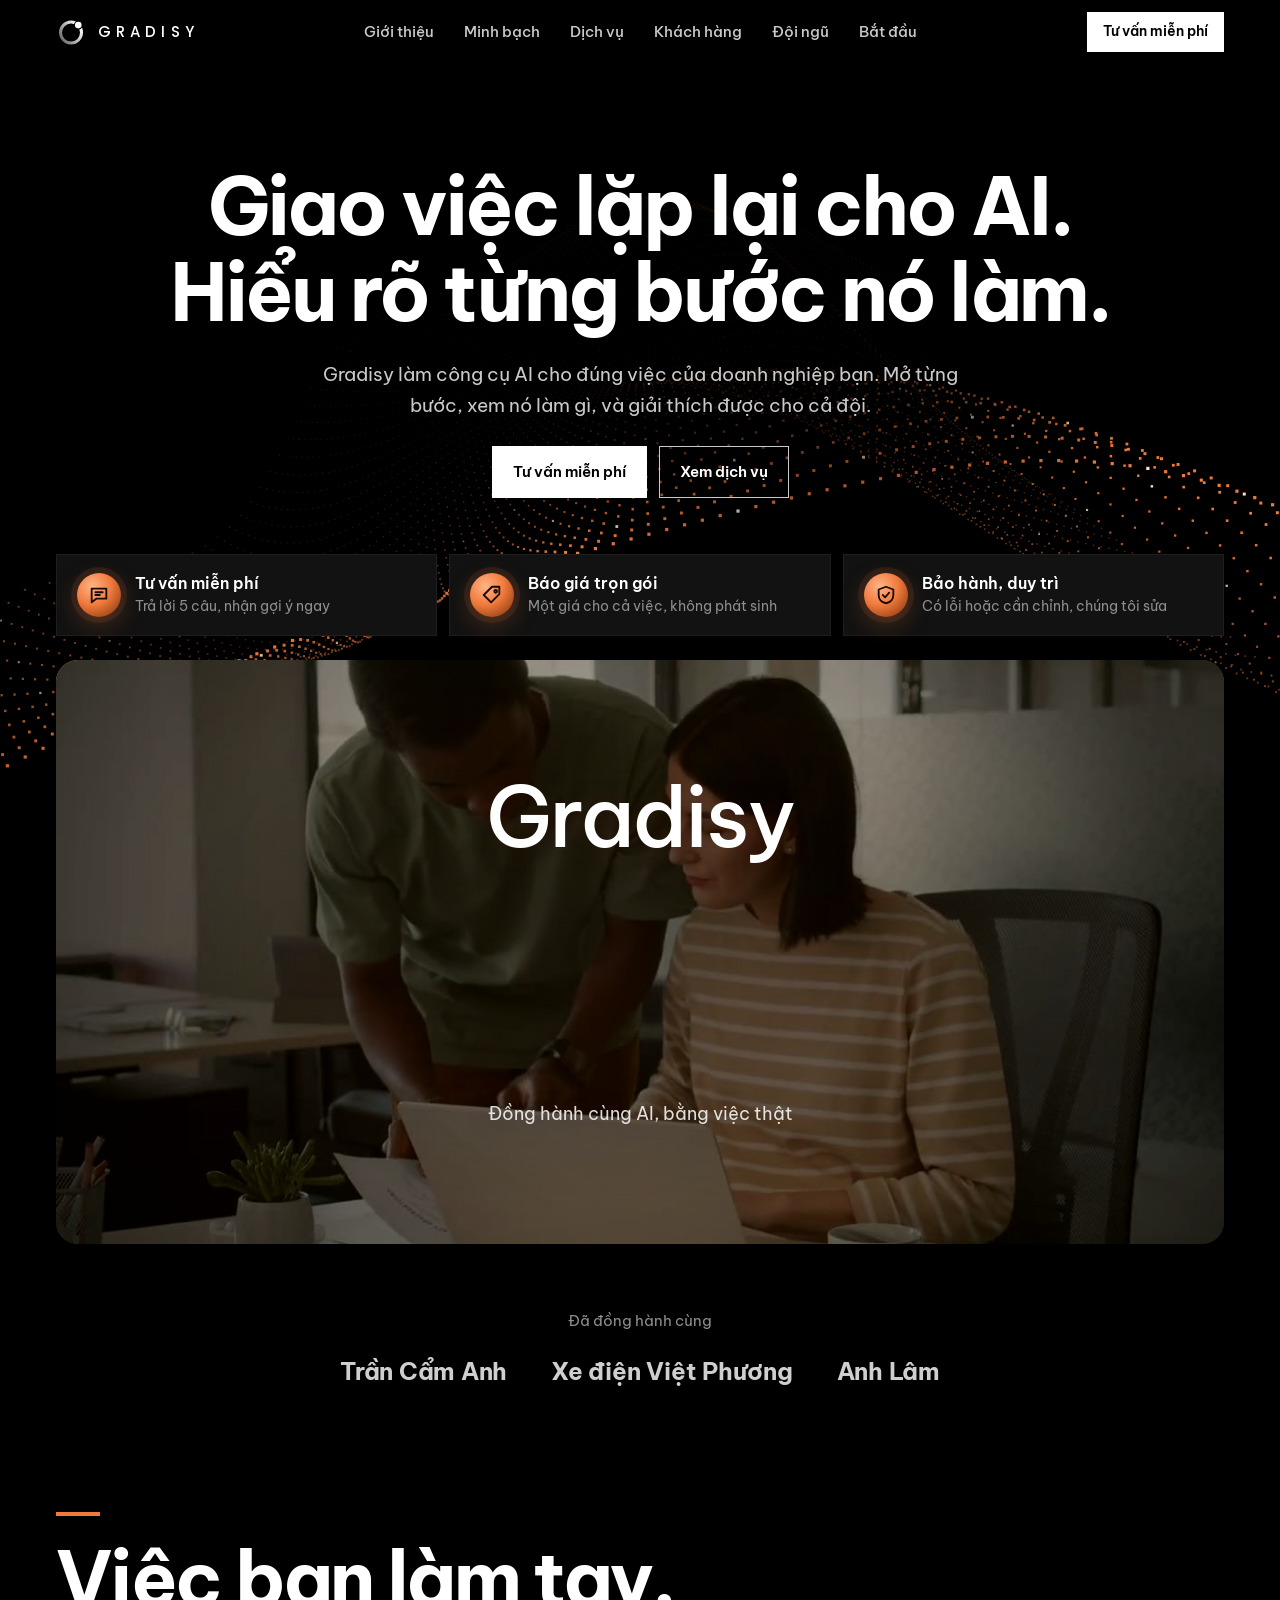
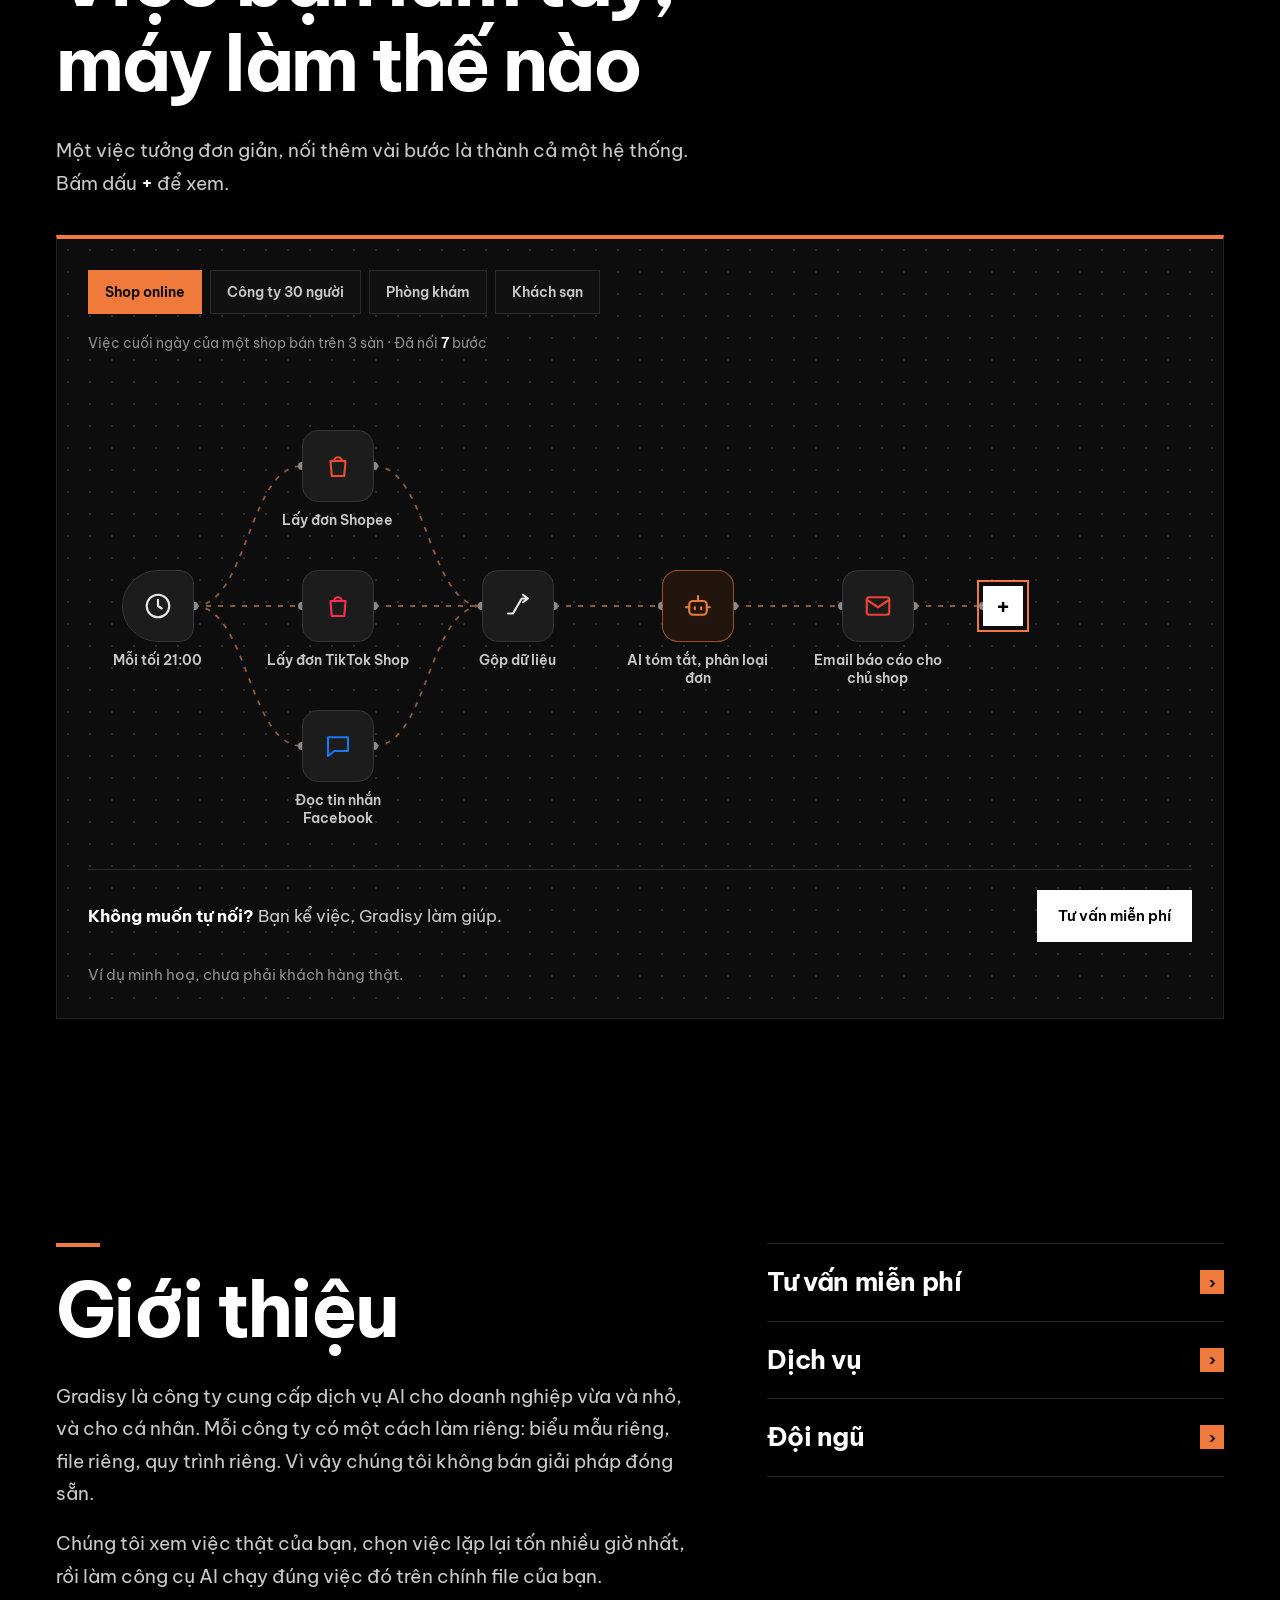
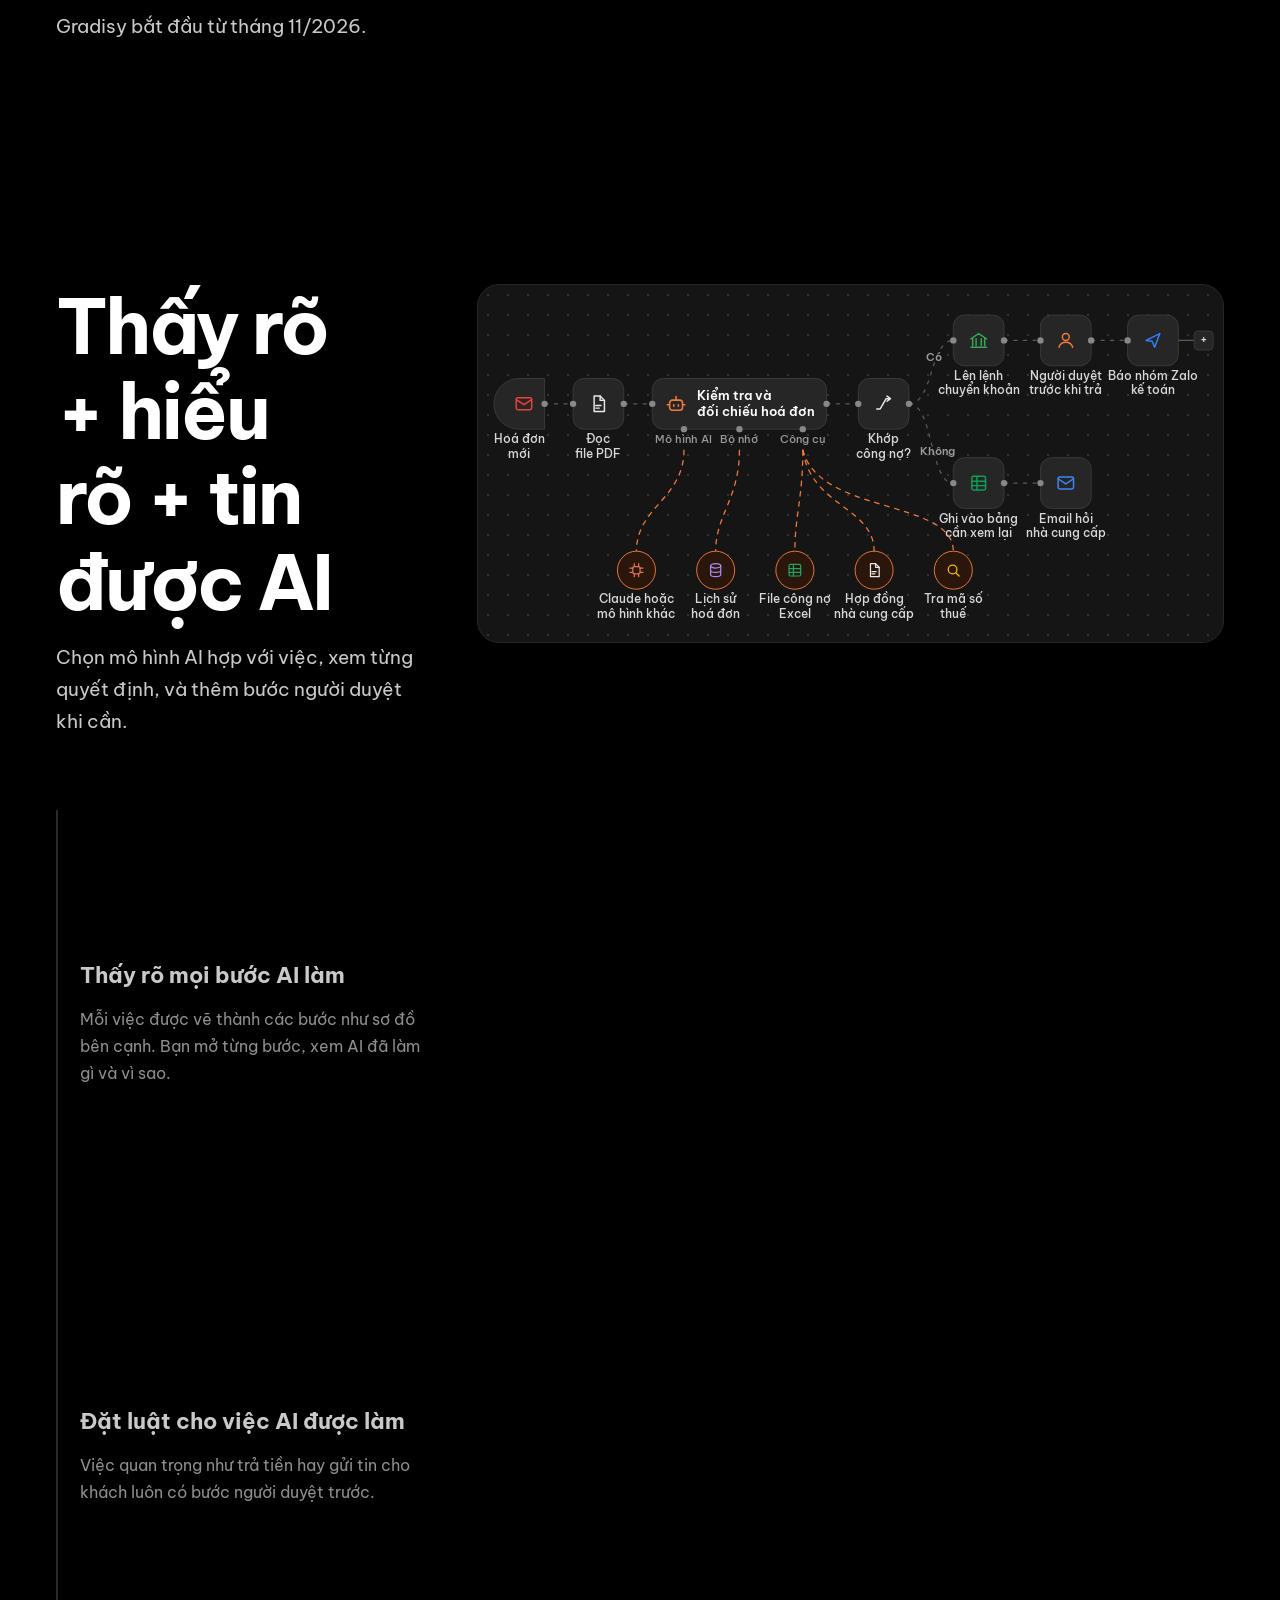
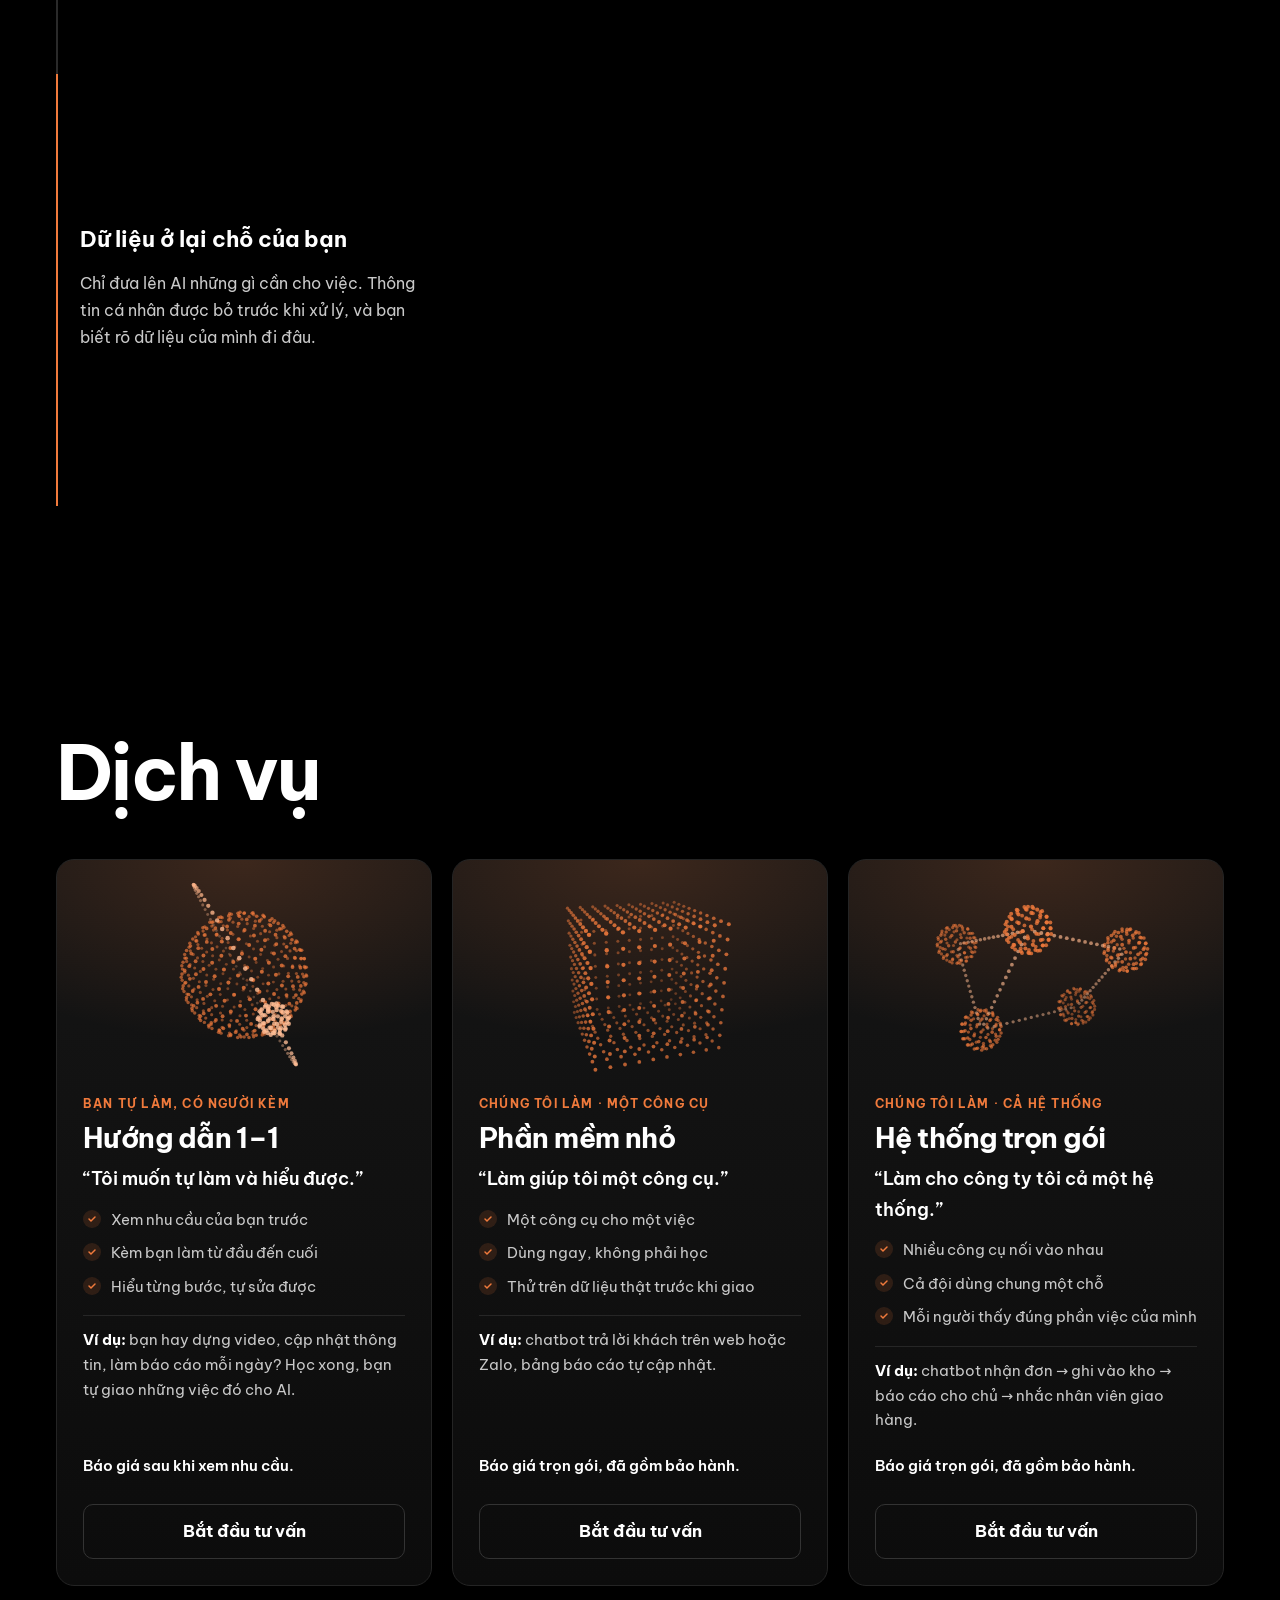
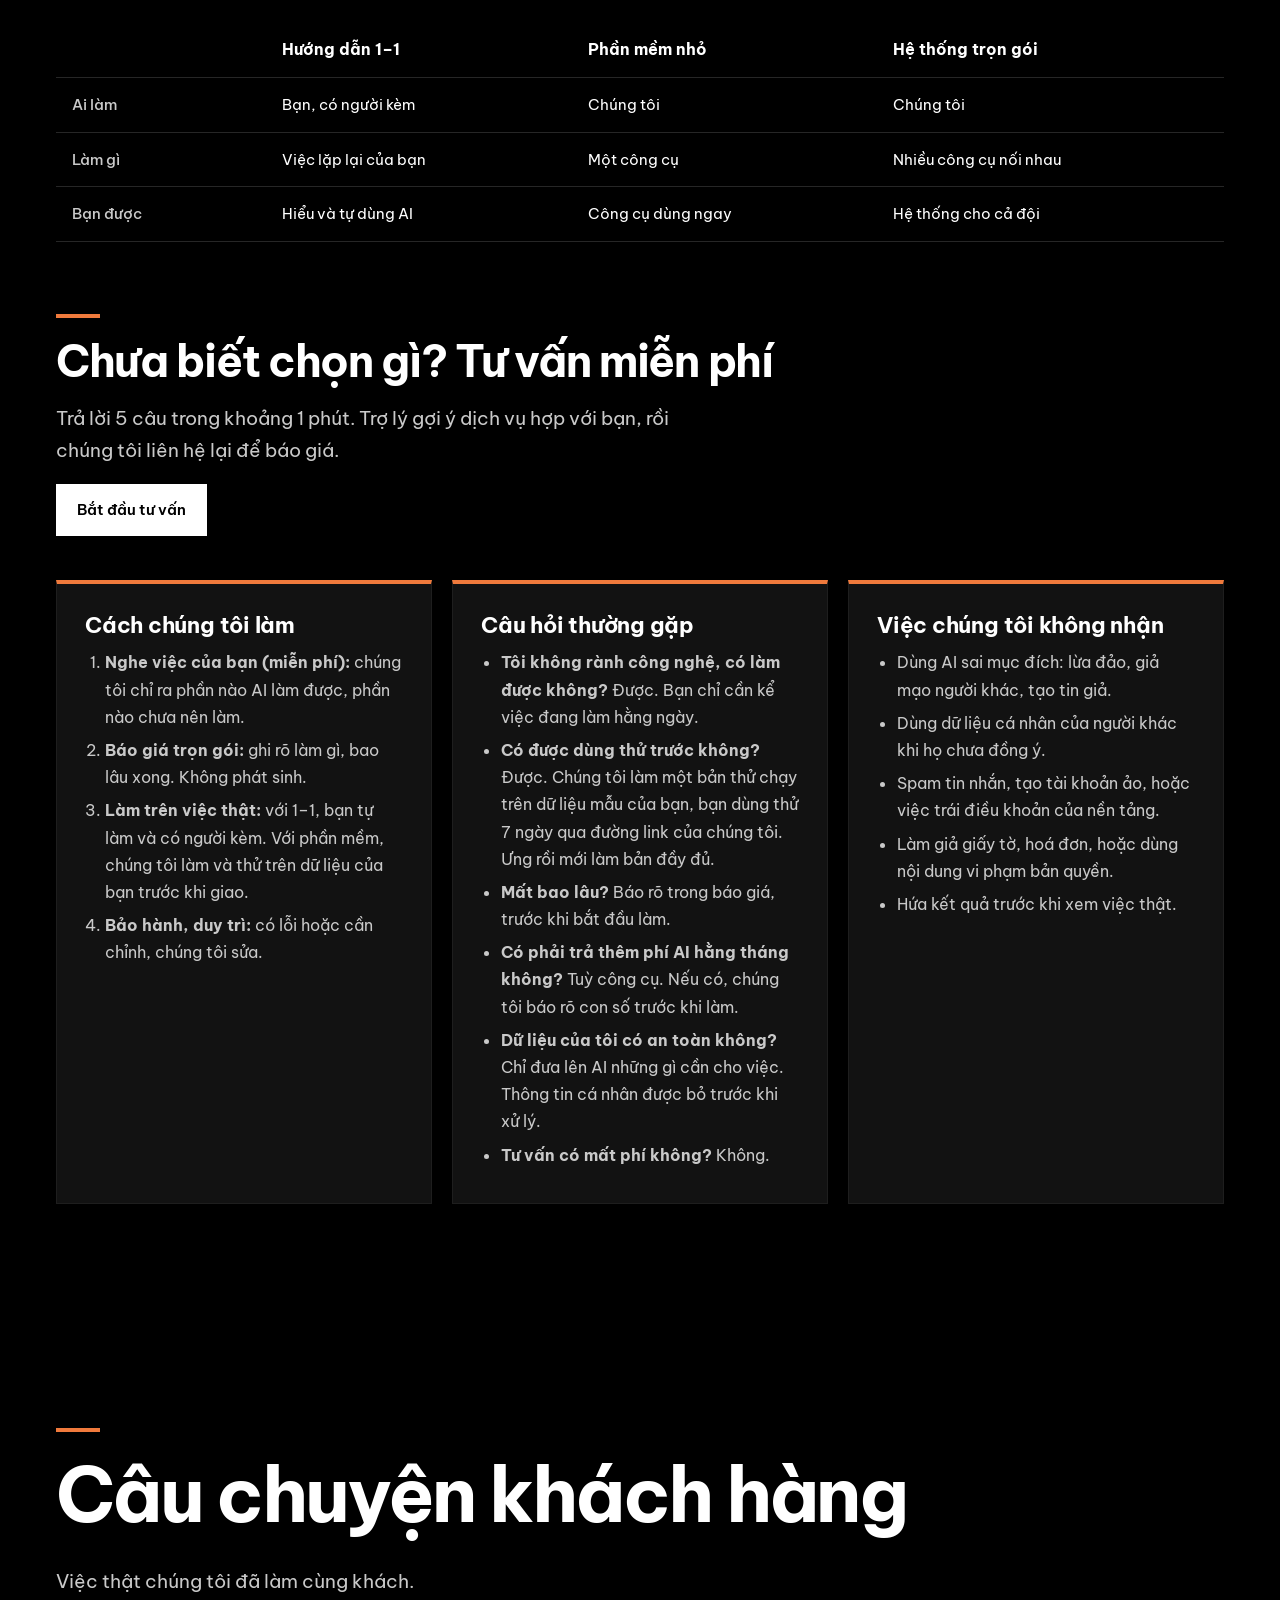
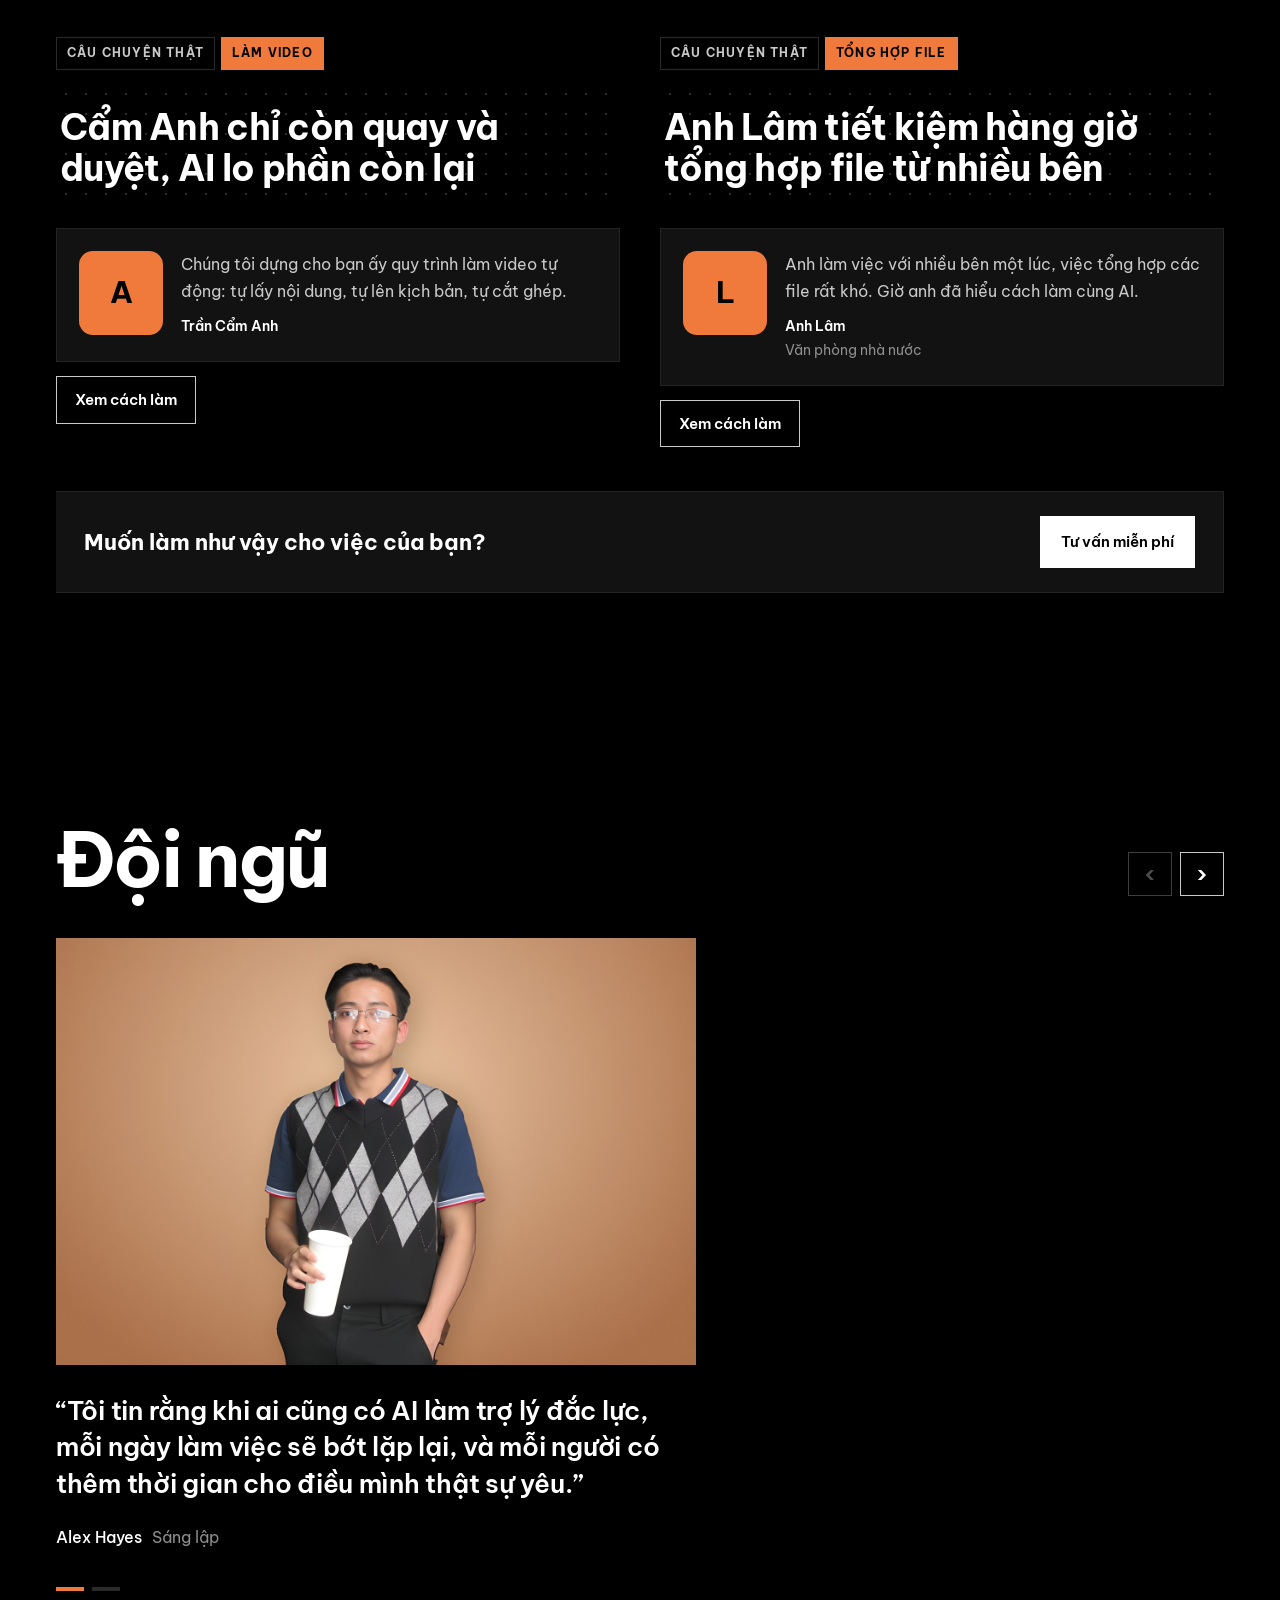
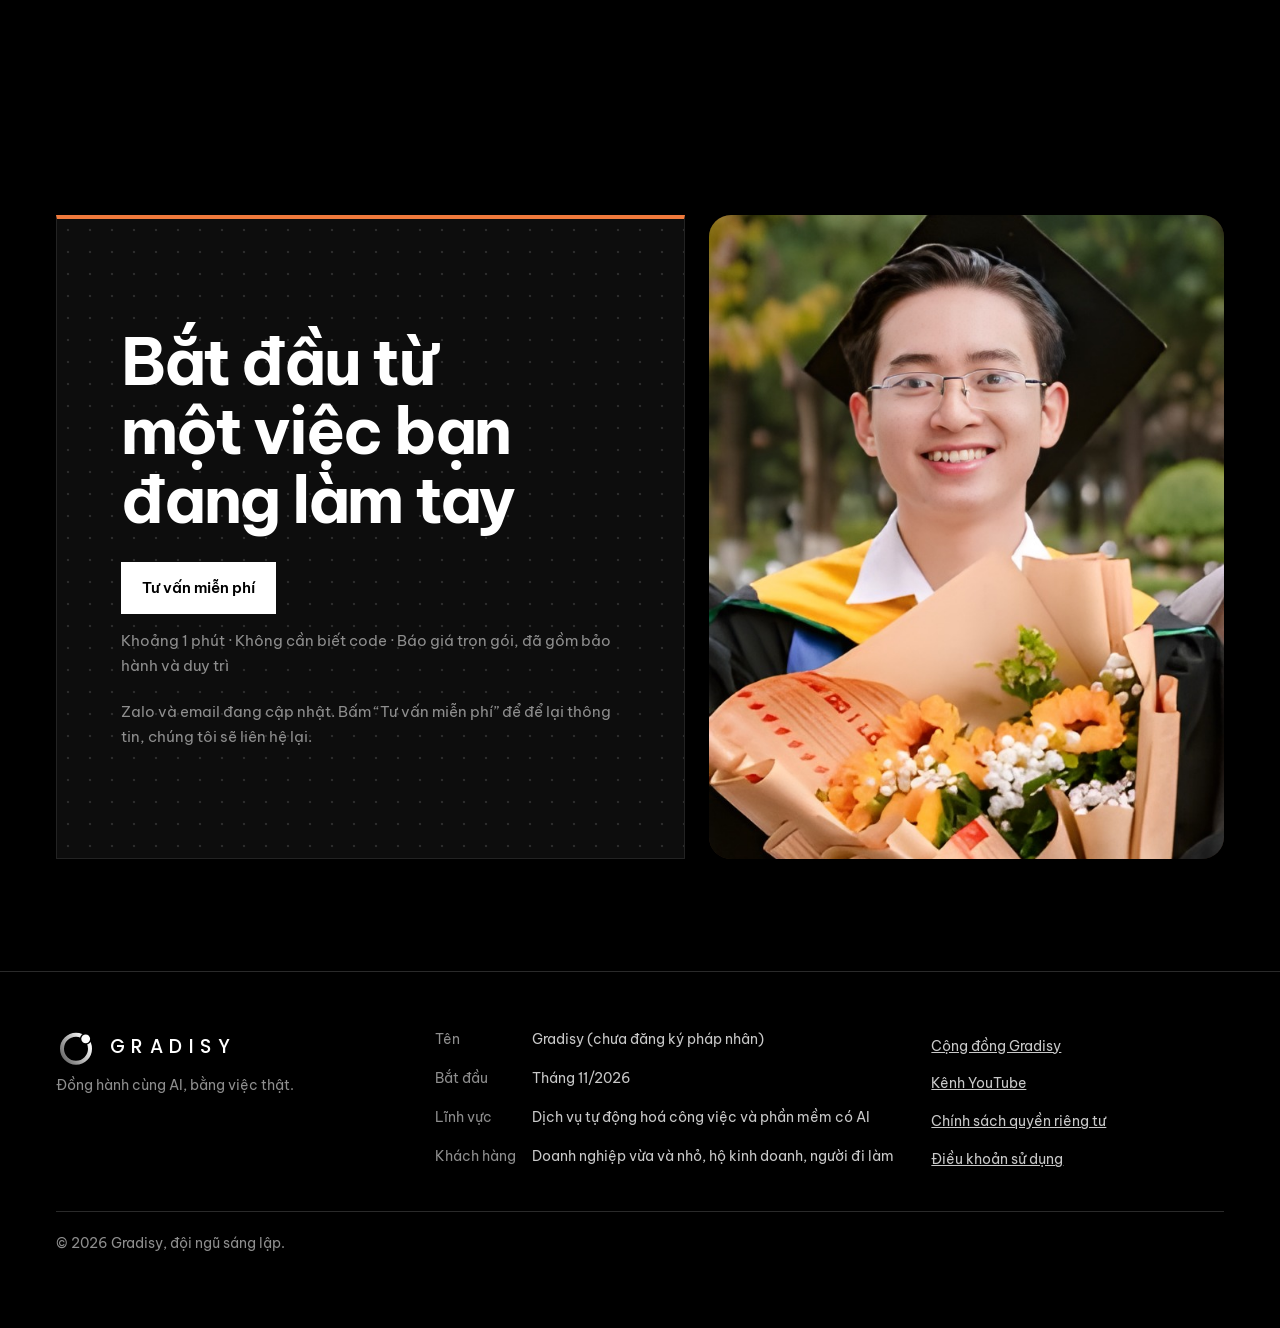
==== commit 2136bc69: "Trang công ty: 3 dịch vụ mới (Hướng dẫn 1–1, Phần mềm nhỏ, Hệ thống trọn gói) có khối chấm 3D, bảng " ====
--- a/cong-ty/index.html
+++ b/cong-ty/index.html
@@ -4,7 +4,7 @@
 <meta charset="utf-8">
 <meta name="viewport" content="width=device-width, initial-scale=1, viewport-fit=cover">
 <title>Hồ sơ công ty · Gradisy</title>
-<meta name="description" content="Hồ sơ Gradisy: dịch vụ AI cho doanh nghiệp vừa và nhỏ, và cho cá nhân. Bản đồ việc (tư vấn miễn phí), luồng việc tự chạy, ứng dụng may đo, đã gồm bảo hành và duy trì.">
+<meta name="description" content="Hồ sơ Gradisy: dịch vụ AI cho doanh nghiệp vừa và nhỏ, và cho cá nhân. Tư vấn miễn phí, hướng dẫn 1–1, phần mềm nhỏ, hệ thống trọn gói, đã gồm bảo hành và duy trì.">
 <!-- 25/11: giữ nguyên thiết kế này, chỉ gắn thêm trợ lý tư vấn (chung.js) + nút Zalo, đổi 1–1 thành Tư vấn,
      bỏ phần học công khai. Bản 3 trang thử (Sir không chọn): ../../ho-so-cong-ty/ban-luu/thiet-ke-3-trang-25-11/
      Đăng lên mạng 18/11/2026. 19/11: phần dưới ảnh bìa dựng lại theo cấu trúc
@@ -97,7 +97,7 @@
 .head .side .bar{display:none}
 .head .hero-cta{justify-content:center}
 /* vùng tối mềm sau chữ, để chấm sóng không đè lên chữ */
-.head::before{content:"";position:absolute;inset:0 -10%;z-index:-1;background:radial-gradient(closest-side,rgba(0,0,0,.82) 45%,rgba(0,0,0,0) 100%);pointer-events:none}
+.head::before{content:"";position:absolute;inset:0 max(-10%, calc(50% - 50vw));z-index:-1;background:radial-gradient(closest-side,rgba(0,0,0,.82) 45%,rgba(0,0,0,0) 100%);pointer-events:none}
 .part{position:relative}
 .meta{font-size:14px;color:var(--muted);margin:0 0 10px}
 .meta b{color:var(--ink);font-weight:600;margin-right:12px}
@@ -160,6 +160,35 @@
 .prod.dark{background:#141414;border:1px solid #262626}
 .prod h3{color:var(--c-ink);font-size:clamp(24px,2.2vw,28px);letter-spacing:-.02em}
 .prod p{color:var(--c-ink-2)}
+.prod .cau{font-size:19px;font-weight:600;color:var(--c-ink);line-height:1.4;margin:2px 0 14px}
+.prod .vd{font-size:15px;border-top:1px solid rgba(128,128,128,.25);padding-top:12px}
+.prod .vd b{color:var(--c-ink)}
+#dsDichVu{perspective:1200px}
+.sv{position:relative;background:linear-gradient(180deg,#151515 0,#0c0c0c 100%);border:1px solid #242424;border-radius:18px;overflow:hidden;display:flex;flex-direction:column;transform-style:preserve-3d;transition:transform .25s ease,border-color .25s,box-shadow .25s}
+.sv:hover{border-color:rgba(240,122,60,.55);box-shadow:0 30px 60px -20px rgba(240,122,60,.35)}
+.sv::before{content:"";position:absolute;inset:0;background:radial-gradient(500px 260px at var(--mx,50%) 0,rgba(240,122,60,.18),transparent 70%);pointer-events:none}
+.sv.noi{border-color:rgba(240,122,60,.5)}
+.sv canvas{display:block;width:100%;height:230px}
+.sv .in{padding:4px 26px 26px;display:flex;flex-direction:column;flex:1;position:relative}
+.sv .tag{font-size:12px;font-weight:700;letter-spacing:.1em;text-transform:uppercase;color:var(--accent);margin-bottom:8px}
+.sv h3{font-size:28px;letter-spacing:-.02em;margin:0 0 10px;line-height:1.15}
+.sv .cau{font-size:18px;font-weight:600;margin:0 0 12px;color:var(--ink)}
+.sv p{color:var(--ink-2);margin:0 0 12px;font-size:15.5px}
+.sv ul{list-style:none;padding:0;margin:0 0 16px;display:grid;gap:8px}
+.sv li{display:flex;gap:10px;font-size:15px;color:var(--ink-2)}
+.sv li::before{content:"";flex:none;width:18px;height:18px;margin-top:3px;border-radius:50%;background:var(--accent-soft) url("data:image/svg+xml,%3Csvg xmlns='http://www.w3.org/2000/svg' viewBox='0 0 24 24' fill='none' stroke='%23f07a3c' stroke-width='3' stroke-linecap='round'%3E%3Cpath d='M6 12l4 4 8-8'/%3E%3C/svg%3E") center/12px no-repeat}
+.sv .vd{font-size:14.5px;border-top:1px solid #262626;padding-top:12px}
+.sv .vd b{color:var(--ink)}
+.sv .gia{margin-top:auto;padding-top:8px;font-weight:600;color:var(--ink);font-size:15px}
+.sv a.nut{margin-top:14px;display:flex;justify-content:center;align-items:center;min-height:48px;padding:12px;font-weight:700;text-decoration:none;color:var(--ink);border:1px solid #333;border-radius:10px;transition:background .2s,color .2s}
+.sv a.nut:hover,.sv.noi a.nut{background:var(--accent);color:#000;border-color:var(--accent)}
+@media (prefers-reduced-motion:reduce){.sv{transition:none}}
+.sosanh{width:100%;border-collapse:collapse;margin-top:28px;font-size:15px}
+.sosanh-wrap{overflow-x:auto;margin-top:8px}
+.sosanh th,.sosanh td{text-align:left;padding:14px 16px;border-bottom:1px solid #262626;vertical-align:top}
+.sosanh thead th{color:var(--ink);font-size:16px}
+.sosanh tbody th{color:var(--ink-2);font-weight:500;width:18%}
+.sosanh td{color:var(--ink)}
 .prod .tag-top{display:flex;align-items:center;gap:8px;font-size:12px;font-weight:700;letter-spacing:.1em;text-transform:uppercase;color:var(--c-ink);margin-bottom:18px}
 .prod .tag-top::before{content:"";width:8px;height:8px;border-radius:50%;background:var(--good)}
 .prod .tag-top.soon::before{background:var(--warn)}
@@ -301,7 +330,8 @@
 /* 25/11 (học từ n8n.io): dải 3 cam kết dưới tiêu đề, theo kiểu dải số liệu của n8n */
 .promises{max-width:1200px;margin:0 auto 24px;padding:0 max(16px,env(safe-area-inset-left));display:grid;gap:12px}
 .promises div{background:var(--raise);border:1px solid #1e1e1e;padding:18px 20px;display:flex;gap:14px;align-items:center}
-.promises b{display:grid;place-items:center;flex:none;width:36px;height:36px;background:var(--accent);color:#000;font-size:15px;font-weight:700}
+.promises i{flex:none;width:44px;height:44px;display:grid;place-items:center;border-radius:50%;background:radial-gradient(circle at 35% 30%,#ffb487 0,#f07a3c 45%,#7a2e08 100%);box-shadow:0 0 0 6px rgba(240,122,60,.1),0 8px 24px rgba(240,122,60,.25)}
+.promises i svg{width:22px;height:22px;fill:none;stroke:#1a0a02;stroke-width:2;stroke-linecap:round;stroke-linejoin:round}
 .promises span{font-size:16px;font-weight:600;line-height:1.35}
 .promises small{display:block;color:var(--muted);font-size:14px;font-weight:400;margin-top:2px}
 @media (min-width:760px){.promises{grid-template-columns:repeat(3,1fr)}}
@@ -518,9 +548,9 @@
 
 <!-- Dải 3 cam kết (25/11, học từ dải số liệu của n8n.io; mình chưa có số thật nên dùng cam kết) -->
 <div class="promises" aria-label="Cam kết của Gradisy">
-  <div><b aria-hidden="true">1</b><span>Tư vấn miễn phí<small>Trả lời 4 câu, nhận gợi ý ngay</small></span></div>
-  <div><b aria-hidden="true">2</b><span>Báo giá trọn gói<small>Một giá cho cả việc, không phát sinh</small></span></div>
-  <div><b aria-hidden="true">3</b><span>Bảo hành, duy trì<small>Có lỗi hoặc cần chỉnh, chúng tôi sửa</small></span></div>
+  <div><i aria-hidden="true"><svg viewBox="0 0 24 24"><path d="M4 5h16v11H9l-5 4z"/><path d="M8 9h8M8 12h5"/></svg></i><span>Tư vấn miễn phí<small>Trả lời 5 câu, nhận gợi ý ngay</small></span></div>
+  <div><i aria-hidden="true"><svg viewBox="0 0 24 24"><path d="M3 12l9-9h8v8l-9 9z"/><circle cx="16" cy="8" r="1.5"/></svg></i><span>Báo giá trọn gói<small>Một giá cho cả việc, không phát sinh</small></span></div>
+  <div><i aria-hidden="true"><svg viewBox="0 0 24 24"><path d="M12 3l8 3v6c0 5-3.5 8-8 9-4.5-1-8-4-8-9V6z"/><path d="M8.5 12l2.5 2.5 4.5-5"/></svg></i><span>Bảo hành, duy trì<small>Có lỗi hoặc cần chỉnh, chúng tôi sửa</small></span></div>
 </div>
 
 <div class="cover"><div class="box">
@@ -596,38 +626,53 @@
   <div class="wrap">
     <h2>Dịch vụ</h2>
     <div class="grid g3" id="dsDichVu"></div>
+    <div class="sosanh-wrap" role="region" aria-label="So sánh 3 dịch vụ" tabindex="0">
+      <table class="sosanh">
+        <thead><tr><th scope="col"><span class="sr">Tiêu chí</span></th><th scope="col">Hướng dẫn 1–1</th><th scope="col">Phần mềm nhỏ</th><th scope="col">Hệ thống trọn gói</th></tr></thead>
+        <tbody>
+          <tr><th scope="row">Ai làm</th><td>Bạn, có người kèm</td><td>Chúng tôi</td><td>Chúng tôi</td></tr>
+          <tr><th scope="row">Làm gì</th><td>Việc lặp lại của bạn</td><td>Một công cụ</td><td>Nhiều công cụ nối nhau</td></tr>
+          <tr><th scope="row">Bạn được</th><td>Hiểu và tự dùng AI</td><td>Công cụ dùng ngay</td><td>Hệ thống cho cả đội</td></tr>
+        </tbody>
+      </table>
+    </div>
 
     <div class="deal" id="mot-mot">
       <div>
         <span class="bar" aria-hidden="true"></span>
-        <h3 class="big">Bản đồ việc: tư vấn miễn phí</h3>
-        <p class="lead">Trợ lý hỏi bạn 4 câu về việc đang làm, gợi ý gói hợp, rồi chúng tôi liên hệ lại để báo giá.</p>
+        <h3 class="big">Chưa biết chọn gì? Tư vấn miễn phí</h3>
+        <p class="lead">Trả lời 5 câu trong khoảng 1 phút. Trợ lý gợi ý dịch vụ hợp với bạn, rồi chúng tôi liên hệ lại để báo giá.</p>
         <div class="hero-cta" style="margin:0 0 8px"><a class="btn main" href="#mot-mot" data-tu-van>Bắt đầu tư vấn</a></div>
       </div>
       <div class="grid g3">
         <div class="card">
           <h3>Cách chúng tôi làm</h3>
           <ol>
-            <li><b>Tư vấn miễn phí:</b> bạn kể việc đang làm, chúng tôi chỉ ra việc nào nên giao cho AI.</li>
-            <li><b>Báo giá trọn gói:</b> một giá cho cả việc, không phát sinh.</li>
-            <li><b>Làm và bàn giao:</b> công cụ chạy đúng trên file và việc thật của bạn.</li>
+            <li><b>Nghe việc của bạn (miễn phí):</b> chúng tôi chỉ ra phần nào AI làm được, phần nào chưa nên làm.</li>
+            <li><b>Báo giá trọn gói:</b> ghi rõ làm gì, bao lâu xong. Không phát sinh.</li>
+            <li><b>Làm trên việc thật:</b> với 1–1, bạn tự làm và có người kèm. Với phần mềm, chúng tôi làm và thử trên dữ liệu của bạn trước khi giao.</li>
             <li><b>Bảo hành, duy trì:</b> có lỗi hoặc cần chỉnh, chúng tôi sửa.</li>
           </ol>
         </div>
         <div class="card">
           <h3>Câu hỏi thường gặp</h3>
           <ul>
-            <li><b>Tôi có cần biết code không?</b> Không cần biết code. Chỉ cần một việc thật và muốn làm đến cùng.</li>
-            <li><b>Báo giá thế nào?</b> Báo giá trọn gói sau khi xem việc. Đã gồm bảo hành và duy trì.</li>
-            <li><b>Tư vấn có mất phí không?</b> Không. Tư vấn miễn phí.</li>
+            <li><b>Tôi không rành công nghệ, có làm được không?</b> Được. Bạn chỉ cần kể việc đang làm hằng ngày.</li>
+            <li><b>Có được dùng thử trước không?</b> Được. Chúng tôi làm một bản thử chạy trên dữ liệu mẫu của bạn, bạn dùng thử 7 ngày qua đường link của chúng tôi. Ưng rồi mới làm bản đầy đủ.</li>
+            <li><b>Mất bao lâu?</b> Báo rõ trong báo giá, trước khi bắt đầu làm.</li>
+            <li><b>Có phải trả thêm phí AI hằng tháng không?</b> Tuỳ công cụ. Nếu có, chúng tôi báo rõ con số trước khi làm.</li>
+            <li><b>Dữ liệu của tôi có an toàn không?</b> Chỉ đưa lên AI những gì cần cho việc. Thông tin cá nhân được bỏ trước khi xử lý.</li>
+            <li><b>Tư vấn có mất phí không?</b> Không.</li>
           </ul>
         </div>
         <div class="card">
           <h3>Việc chúng tôi không nhận</h3>
           <ul>
-            <li>Việc phải đăng nhập hệ thống nội bộ của công ty bạn bằng mật khẩu.</li>
-            <li>Việc phải đưa dữ liệu cá nhân của người khác lên AI.</li>
-            <li>Việc cần phần mềm trả phí mà bạn chưa có.</li>
+            <li>Dùng AI sai mục đích: lừa đảo, giả mạo người khác, tạo tin giả.</li>
+            <li>Dùng dữ liệu cá nhân của người khác khi họ chưa đồng ý.</li>
+            <li>Spam tin nhắn, tạo tài khoản ảo, hoặc việc trái điều khoản của nền tảng.</li>
+            <li>Làm giả giấy tờ, hoá đơn, hoặc dùng nội dung vi phạm bản quyền.</li>
+            <li>Hứa kết quả trước khi xem việc thật.</li>
           </ul>
         </div>
       </div>
@@ -730,18 +775,24 @@
    trangThai: "live" (đang chạy) hoặc "soon" (sắp mở). the: các thẻ chủ đề ngắn.
    Màu thẻ tự xoay vòng: trắng, xám, đen. */
 var DICH_VU = [
-  { ten: "Bản đồ việc", trangThai: "live", nhan: "Tư vấn · Miễn phí", gia: "Miễn phí",
-    mota: "Trả lời 4 câu, trợ lý vẽ ra việc nào của bạn nên giao cho AI. Sau đó chúng tôi liên hệ lại để báo giá.",
-    the: ["4 câu hỏi", "Khoảng 1 phút", "Gợi ý gói hợp"],
+  { ten: "Hướng dẫn 1–1", trangThai: "live", hinh: "kem",
+    diem: ["Xem nhu cầu của bạn trước", "Kèm bạn làm từ đầu đến cuối", "Hiểu từng bước, tự sửa được"], nhan: "Bạn tự làm, có người kèm",
+    cau: "“Tôi muốn tự làm và hiểu được.”",
+    vd: "bạn hay dựng video, cập nhật thông tin, làm báo cáo mỗi ngày? Học xong, bạn tự giao những việc đó cho AI.",
+    gia: "Báo giá sau khi xem nhu cầu.",
     link: "#mot-mot", chuLink: "Bắt đầu tư vấn", tuVan: true },
-  { ten: "Luồng việc tự chạy", trangThai: "live", nhan: "Tự động hoá", gia: "Báo giá trọn gói sau khi xem việc. Đã gồm bảo hành và duy trì.",
-    mota: "Một việc bạn đang làm tay lặp đi lặp lại, chúng tôi làm cho máy tự chạy. Bạn vẫn dùng Excel, Google Sheet, Zalo như cũ, không phải học phần mềm mới.",
-    the: ["Excel, Google Sheet", "Báo cáo tự động", "Gom dữ liệu"],
-    link: "#tham-gia", chuLink: "Liên hệ" },
-  { ten: "Ứng dụng may đo", trangThai: "live", nhan: "Phần mềm riêng", gia: "Báo giá trọn gói sau khi xem việc. Đã gồm bảo hành và duy trì.",
-    mota: "Một trang web hoặc ứng dụng riêng, có đăng nhập, nhiều người cùng dùng: đặt lịch, quản lý khách hàng, trợ lý AI trả lời theo tài liệu nội bộ.",
-    the: ["Web riêng", "Trợ lý AI nội bộ", "Nhiều người dùng"],
-    link: "#tham-gia", chuLink: "Liên hệ" }
+  { ten: "Phần mềm nhỏ", trangThai: "live", hinh: "khoi",
+    diem: ["Một công cụ cho một việc", "Dùng ngay, không phải học", "Thử trên dữ liệu thật trước khi giao"], nhan: "Chúng tôi làm · Một công cụ",
+    cau: "“Làm giúp tôi một công cụ.”",
+    vd: "chatbot trả lời khách trên web hoặc Zalo, bảng báo cáo tự cập nhật.",
+    gia: "Báo giá trọn gói, đã gồm bảo hành.",
+    link: "#mot-mot", chuLink: "Bắt đầu tư vấn", tuVan: true },
+  { ten: "Hệ thống trọn gói", trangThai: "live", hinh: "mang",
+    diem: ["Nhiều công cụ nối vào nhau", "Cả đội dùng chung một chỗ", "Mỗi người thấy đúng phần việc của mình"], nhan: "Chúng tôi làm · Cả hệ thống",
+    cau: "“Làm cho công ty tôi cả một hệ thống.”",
+    vd: "chatbot nhận đơn → ghi vào kho → báo cáo cho chủ → nhắc nhân viên giao hàng.",
+    gia: "Báo giá trọn gói, đã gồm bảo hành.",
+    link: "#mot-mot", chuLink: "Bắt đầu tư vấn", tuVan: true }
 ];
 var ICON = {
   clock: '<circle cx="12" cy="12" r="9"/><path d="M12 7v5l3 2"/>',
@@ -884,28 +935,59 @@
 (function(){
   function el(tag, cls, text){ var x = document.createElement(tag); if (cls) x.className = cls; if (text) x.textContent = text; return x; }
   var box = document.getElementById('dsDichVu');
-  var MAU = ['light', 'grey', 'dark'];
-  DICH_VU.forEach(function(d, i){
-    var c = el('div', 'card prod ' + MAU[i % 3]);
+  DICH_VU.forEach(function(d){
+    var c = el('article', 'sv' + (d.noi ? ' noi' : '')); c.dataset.hinh = d.hinh || 'khoi';
+    var cv = el('canvas'); cv.setAttribute('aria-hidden', 'true'); c.appendChild(cv);
     var inner = el('div', 'in');
-    inner.appendChild(el('span', 'tag-top ' + d.trangThai, d.nhan));
+    inner.appendChild(el('span', 'tag', d.nhan));
     inner.appendChild(el('h3', '', d.ten));
-    inner.appendChild(el('p', '', d.mota));
-    if (d.the && d.the.length) {
-      var ul = el('ul', 'tags');
-      d.the.forEach(function(t){ ul.appendChild(el('li', '', t)); });
-      inner.appendChild(ul);
-    }
-    inner.appendChild(el('p', 'price', d.gia));
-    var a = el('a', 'more', d.chuLink); a.href = d.link; if (d.tuVan) a.setAttribute('data-tu-van', '');
-    var ch = el('span', 'chev', '›'); ch.setAttribute('aria-hidden', 'true'); a.appendChild(ch);
-    if (/^https?:/.test(d.link)) { a.target = '_blank'; a.rel = 'noopener'; }
-    var pa = el('p'); pa.appendChild(a); inner.appendChild(pa);
-    c.appendChild(inner);
-    var art = el('div', 'art a' + (i % 3 + 1)); art.setAttribute('aria-hidden', 'true');
-    c.appendChild(art);
-    box.appendChild(c);
+    if (d.cau) inner.appendChild(el('p', 'cau', d.cau));
+    if (d.diem) { var ul = el('ul'); d.diem.forEach(function(t){ ul.appendChild(el('li', '', t)); }); inner.appendChild(ul); }
+    if (d.vd) { var v = el('p', 'vd'); v.appendChild(el('b', '', 'Ví dụ: ')); v.appendChild(document.createTextNode(d.vd)); inner.appendChild(v); }
+    inner.appendChild(el('p', 'gia', d.gia));
+    var a = el('a', 'nut', d.chuLink); a.href = d.link; if (d.tuVan) a.setAttribute('data-tu-van', '');
+    inner.appendChild(a);
+    c.appendChild(inner); box.appendChild(c);
   });
+  // khối chấm 3D trong thẻ dịch vụ: kem = quả cầu có người kèm bay quanh, khoi = khối vuông, mang = nhiều cầu nối nhau
+  (function(){
+    var tat = matchMedia('(prefers-reduced-motion: reduce)').matches;
+    function cau(n, r, cx, cy, cz){ var d = [], g = Math.PI * (3 - Math.sqrt(5)); for (var i = 0; i < n; i++){ var y = 1 - 2 * i / (n - 1), rr = Math.sqrt(1 - y * y), t = g * i; d.push([cx + Math.cos(t) * rr * r, cy + y * r, cz + Math.sin(t) * rr * r]); } return d; }
+    function vong(n, r, ng){ var d = []; for (var i = 0; i < n; i++){ var t = i / n * Math.PI * 2; d.push([Math.cos(t) * r, Math.sin(t) * r * Math.sin(ng), Math.sin(t) * r * Math.cos(ng), 1]); } return d; }
+    function khoi(sz, b){ var d = []; for (var x = 0; x <= b; x++) for (var y = 0; y <= b; y++) for (var z = 0; z <= b; z++){ if ((x === 0 || x === b) + (y === 0 || y === b) + (z === 0 || z === b) >= 1) d.push([(x / b - .5) * sz, (y / b - .5) * sz, (z / b - .5) * sz]); } return d; }
+    function doan(p, q, n){ var d = []; for (var i = 1; i < n; i++){ var t = i / n; d.push([p[0] + (q[0] - p[0]) * t, p[1] + (q[1] - p[1]) * t, p[2] + (q[2] - p[2]) * t, 1]); } return d; }
+    var HINH = {
+      kem: function(){ return cau(420, 62, 0, 0, 0).concat(vong(70, 100, 1.1)).concat(cau(60, 12, 100, 0, 0).map(function(p){ return p.concat(1); })); },
+      khoi: function(){ return khoi(120, 9); },
+      mang: function(){ var nut = [[-85, -30, 0], [0, -55, 40], [85, -25, -10], [-40, 45, -30], [50, 50, 30]], d = [];
+        nut.forEach(function(c){ d = d.concat(cau(90, 20, c[0], c[1], c[2])); });
+        [[0, 1], [1, 2], [0, 3], [3, 4], [2, 4], [1, 4]].forEach(function(e){ d = d.concat(doan(nut[e[0]], nut[e[1]], 16)); }); return d; }
+    };
+    Array.prototype.forEach.call(document.querySelectorAll('.sv'), function(the){
+      var cv = the.querySelector('canvas'), x = cv.getContext('2d'), diem = HINH[the.dataset.hinh](), goc = Math.random() * 6, w, h, mX = 0, mY = 0, dangThay = false, chayRoi = false;
+      function co(){ var dpr = Math.min(2, devicePixelRatio || 1); w = cv.clientWidth; h = cv.clientHeight; cv.width = w * dpr; cv.height = h * dpr; x.setTransform(dpr, 0, 0, dpr, 0, 0); ve(); }
+      function ve(){
+        x.clearRect(0, 0, w, h);
+        var cy = Math.cos(goc + mX), sy = Math.sin(goc + mX), cx = Math.cos(.35 + mY), sx = Math.sin(.35 + mY);
+        diem.map(function(p){ var X = p[0] * cy - p[2] * sy, Z = p[0] * sy + p[2] * cy, Y = p[1] * cx - Z * sx; Z = p[1] * sx + Z * cx; var k = 380 / (380 + Z); return [w / 2 + X * k, h / 2 + Y * k, Z, k, p[3]]; })
+          .sort(function(a, b){ return b[2] - a[2]; })
+          .forEach(function(q){ var a = 1 - Math.max(0, Math.min(1, (q[2] + 120) / 240)) * .8;
+            x.fillStyle = q[4] ? 'rgba(255,190,150,' + (a * .9) + ')' : 'rgba(240,122,60,' + a + ')';
+            x.beginPath(); x.arc(q[0], q[1], Math.max(.6, 1.7 * q[3]), 0, 7); x.fill(); });
+      }
+      function chay(){ if (!dangThay) { chayRoi = false; return; } goc += .004; ve(); requestAnimationFrame(chay); }
+      // chỉ xoay khi thẻ đang trong màn hình, đỡ tốn pin
+      new IntersectionObserver(function(es){ dangThay = es[0].isIntersecting; if (dangThay && !tat && !chayRoi) { chayRoi = true; chay(); } }).observe(the);
+      co(); addEventListener('resize', co);
+      the.addEventListener('pointermove', function(e){
+        var r = the.getBoundingClientRect(), px = (e.clientX - r.left) / r.width - .5, py = (e.clientY - r.top) / r.height - .5;
+        the.style.setProperty('--mx', (px + .5) * 100 + '%');
+        if (tat || e.pointerType !== 'mouse') return;
+        the.style.transform = 'rotateY(' + px * 8 + 'deg) rotateX(' + (-py * 8) + 'deg) translateY(-4px)'; mX = px * .6; mY = py * .4;
+      });
+      the.addEventListener('pointerleave', function(){ the.style.transform = ''; mX = mY = 0; if (tat) ve(); });
+    });
+  })();
 
   // luồng việc dài: chọn ví dụ, bấm + để nối thêm chặng, cuối cùng là nút Tư vấn miễn phí. Vị trí tự xếp theo cột.
   var wf = document.getElementById('wf'), wfWrap = document.getElementById('wfWrap'), wfTabs = document.getElementById('wfTabs');
@@ -1233,6 +1315,6 @@
 })();
 </script>
 <script src="../config.js?v=5"></script>
-<script src="chung.js?v=4"></script>
+<script src="chung.js?v=7"></script>
 </body>
 </html>
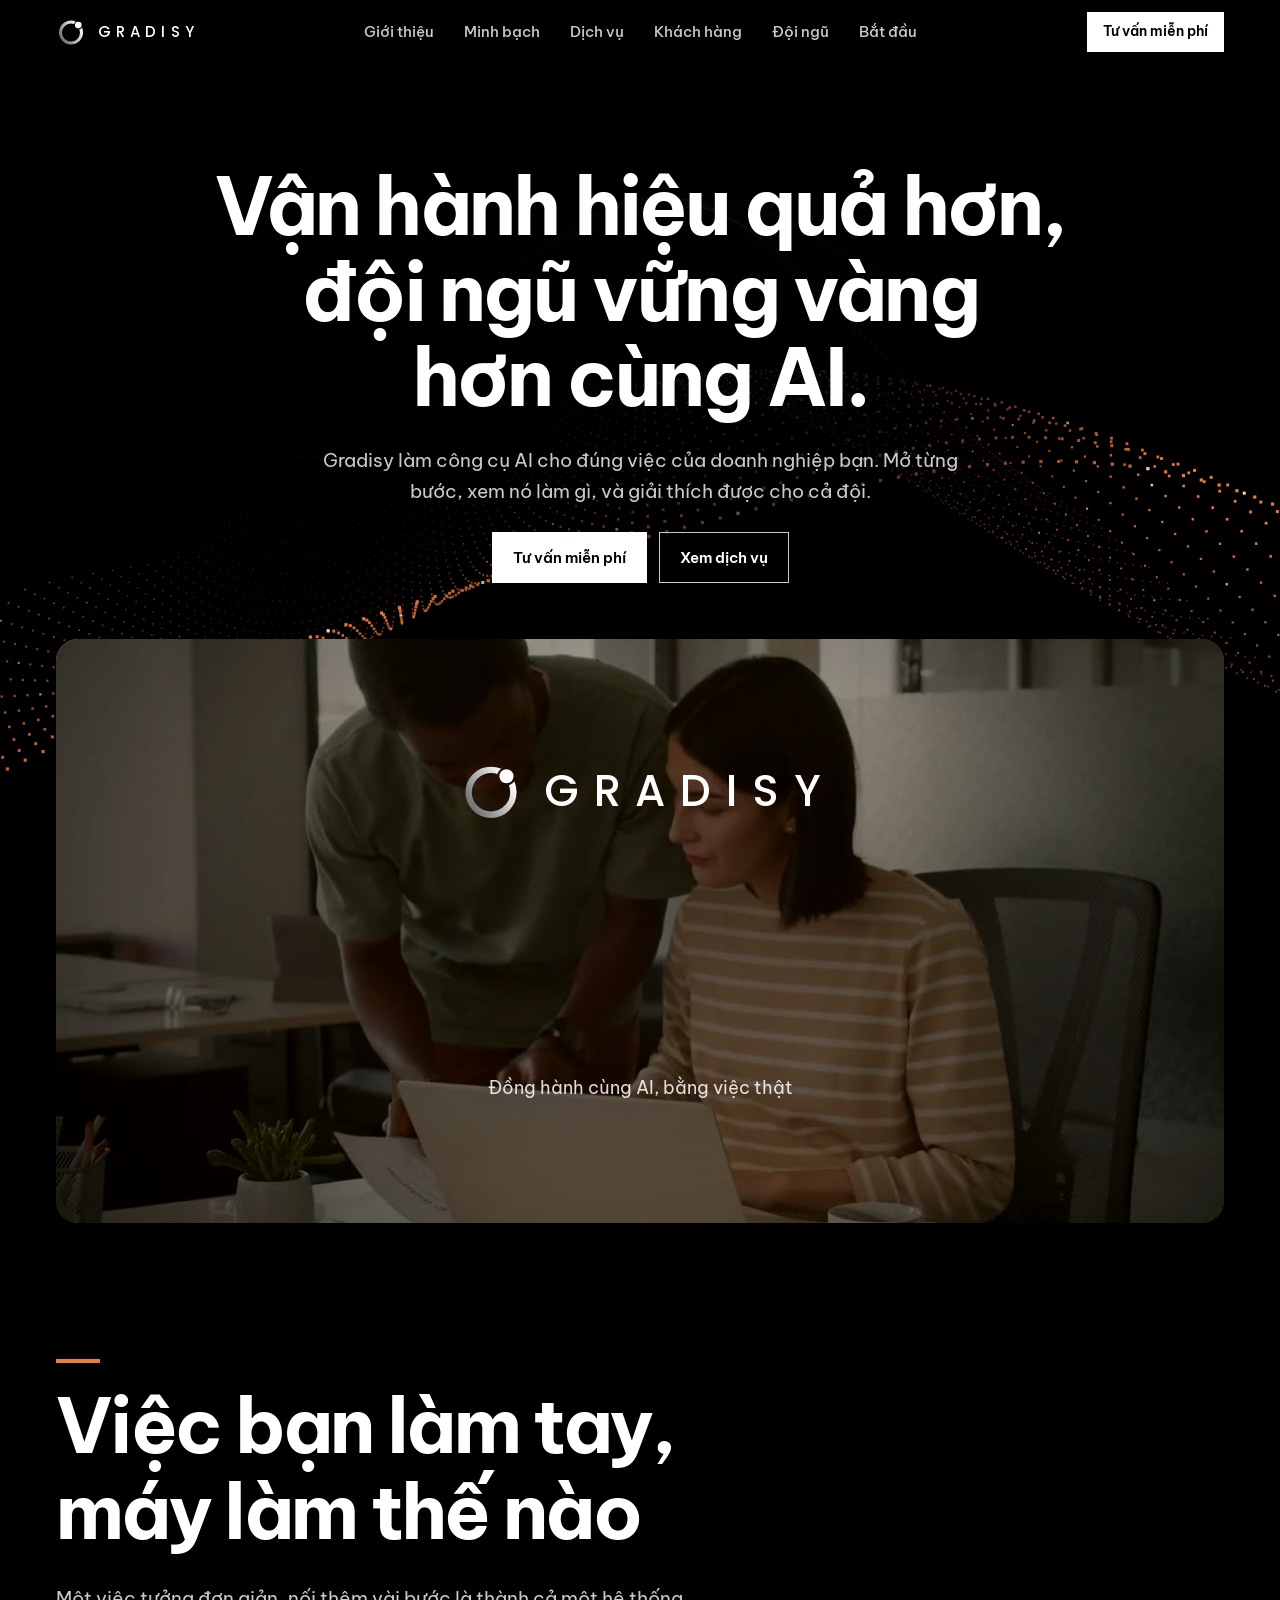
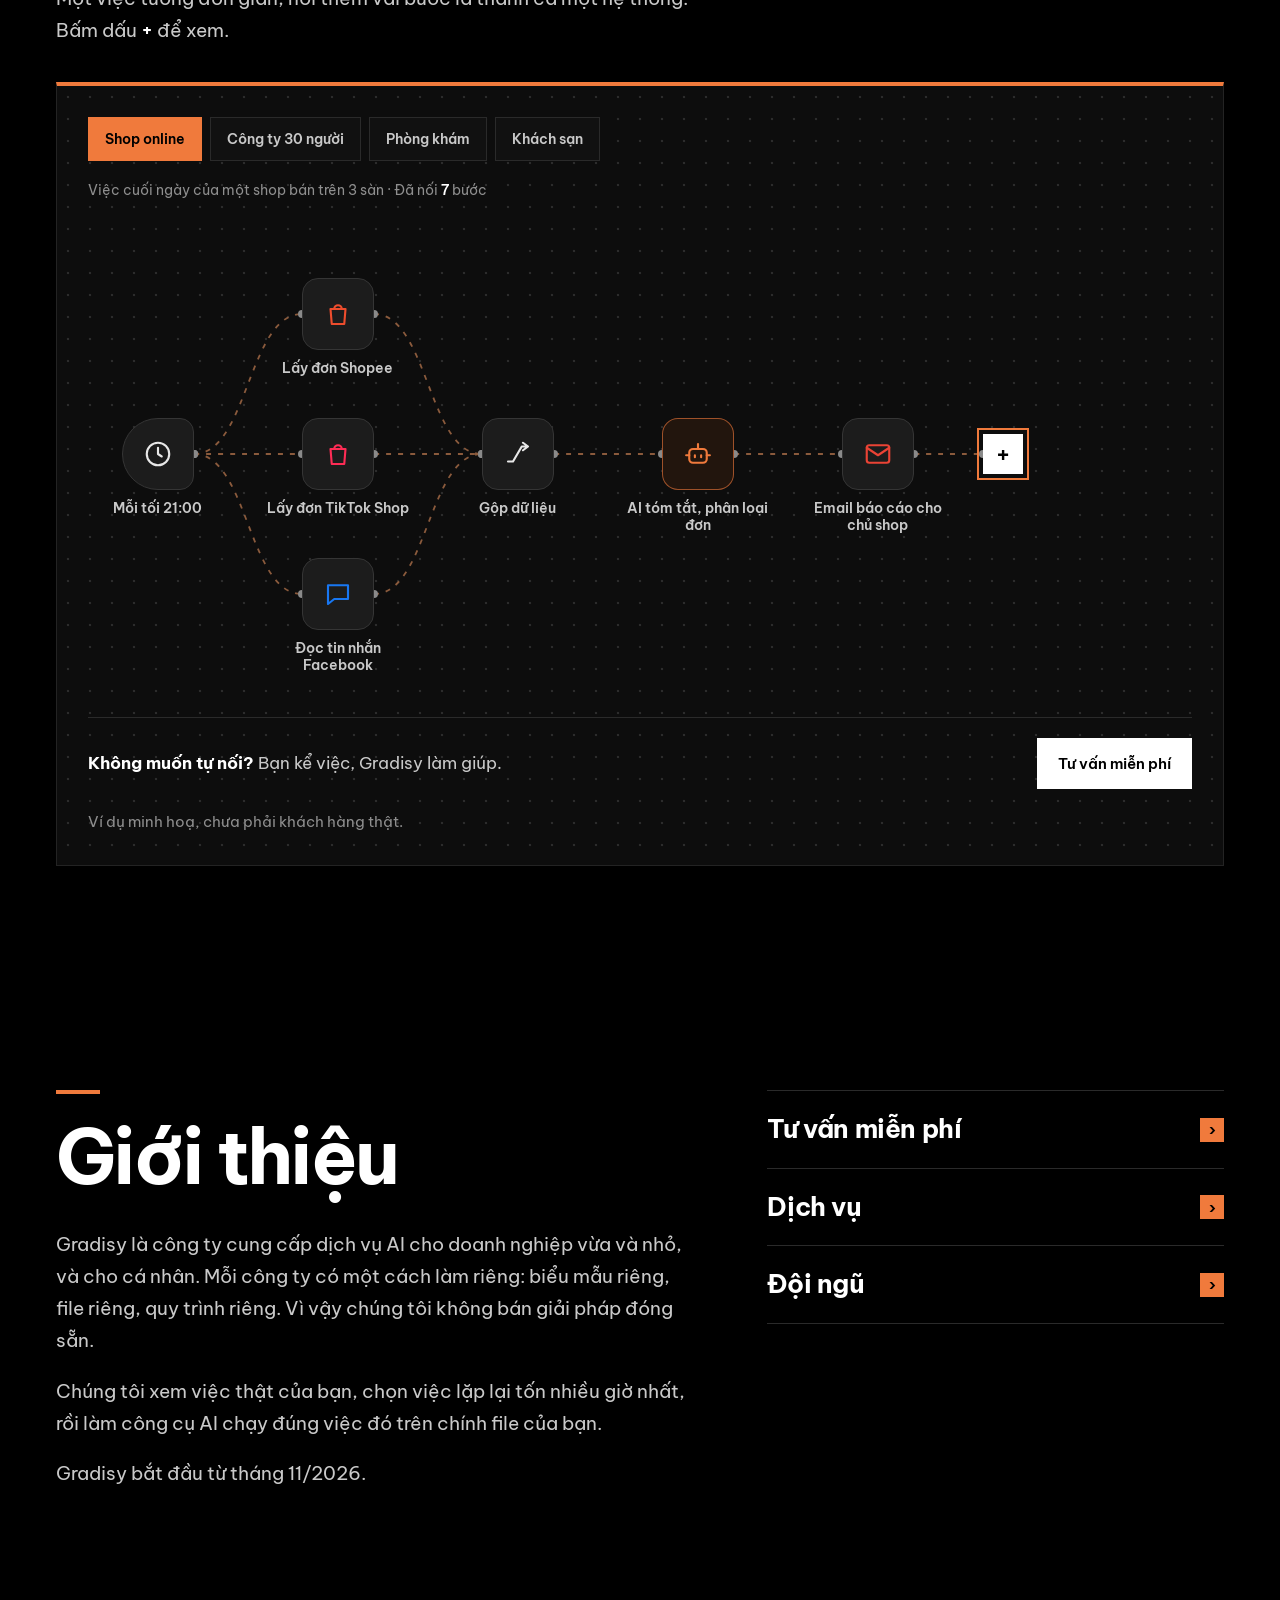
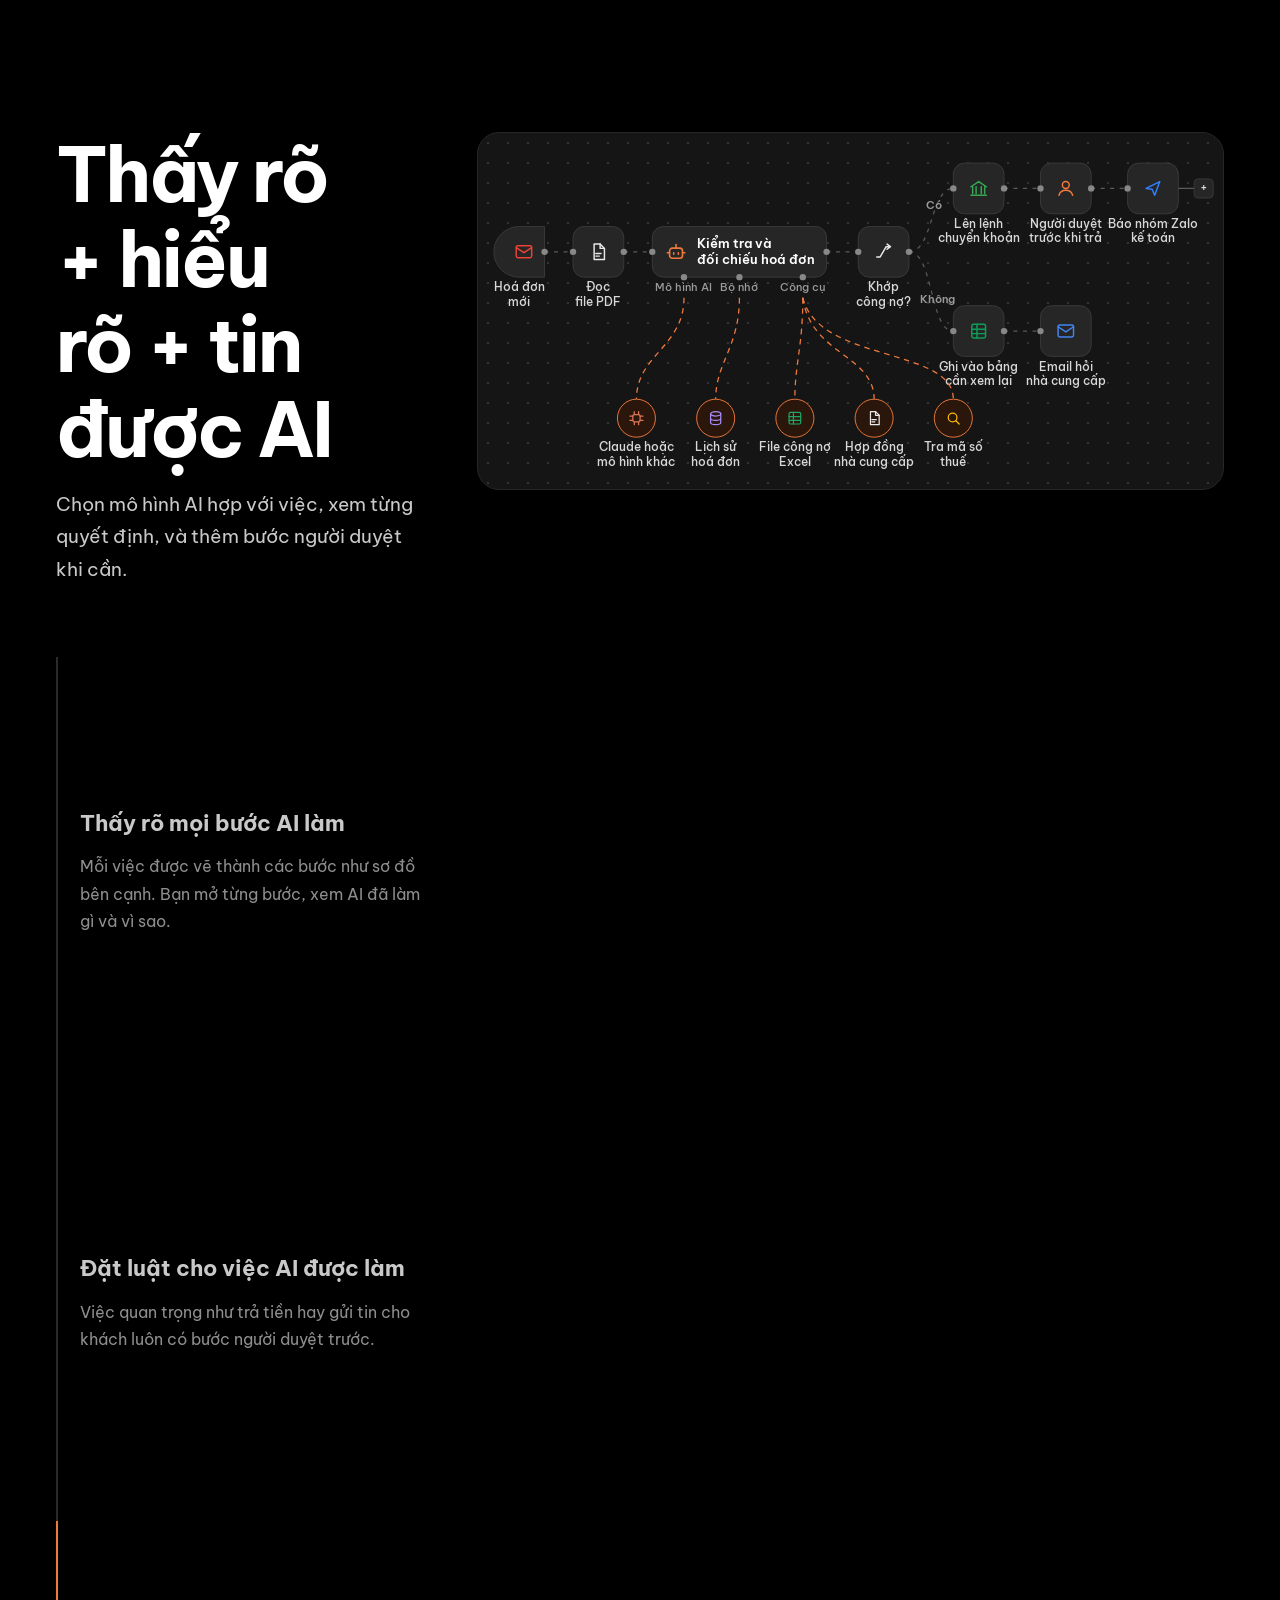
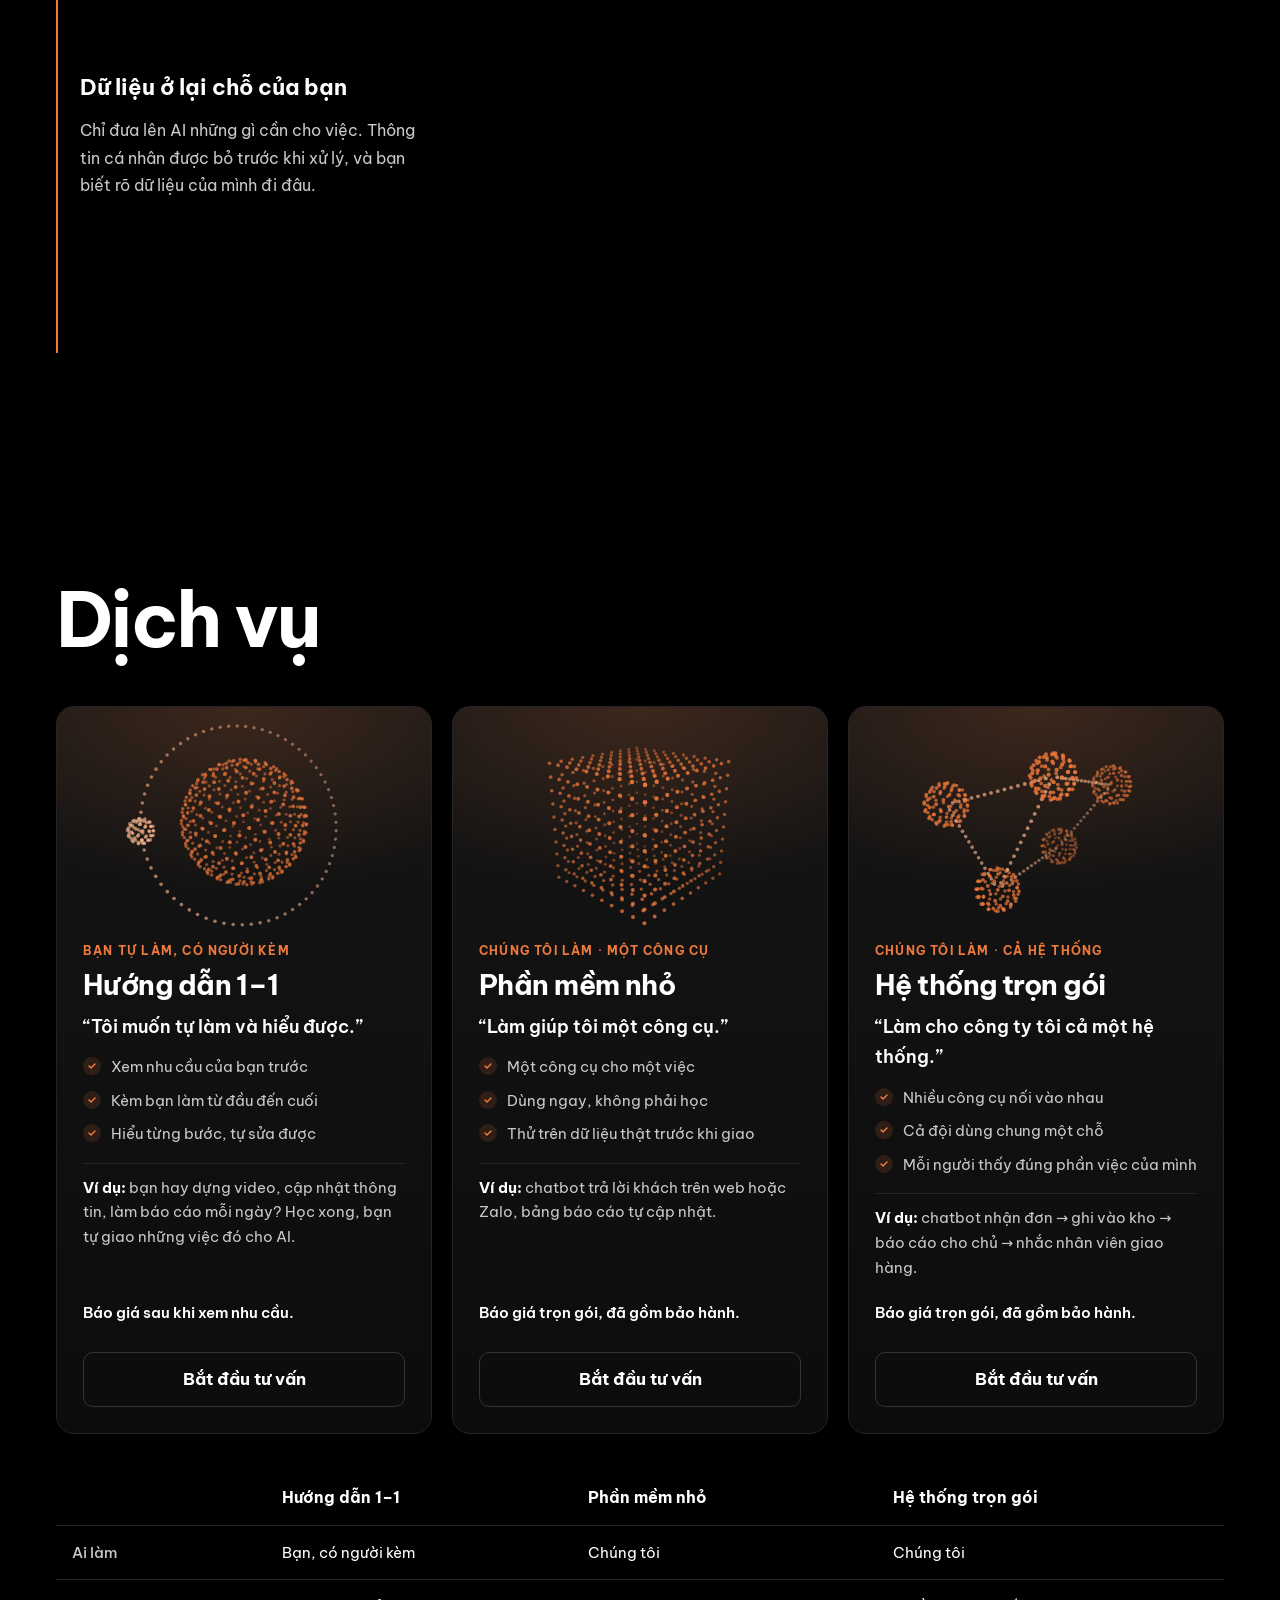
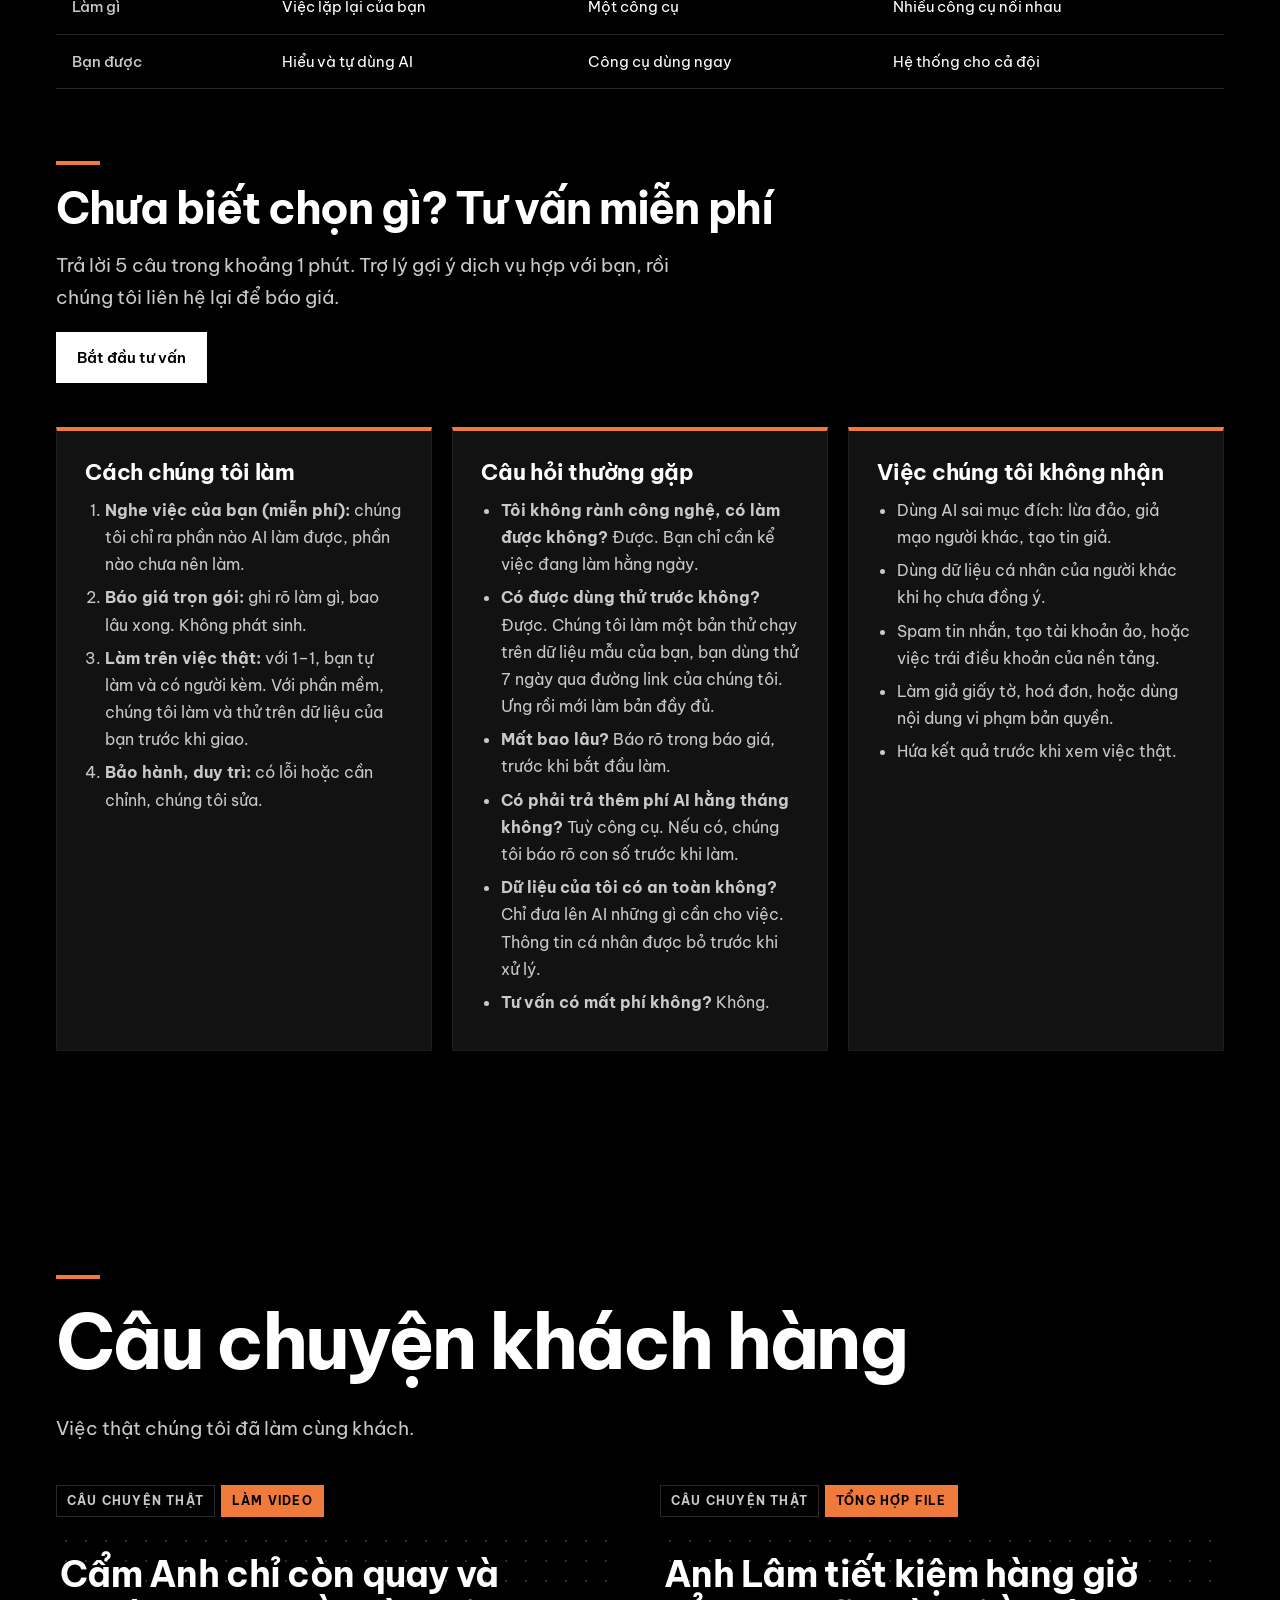
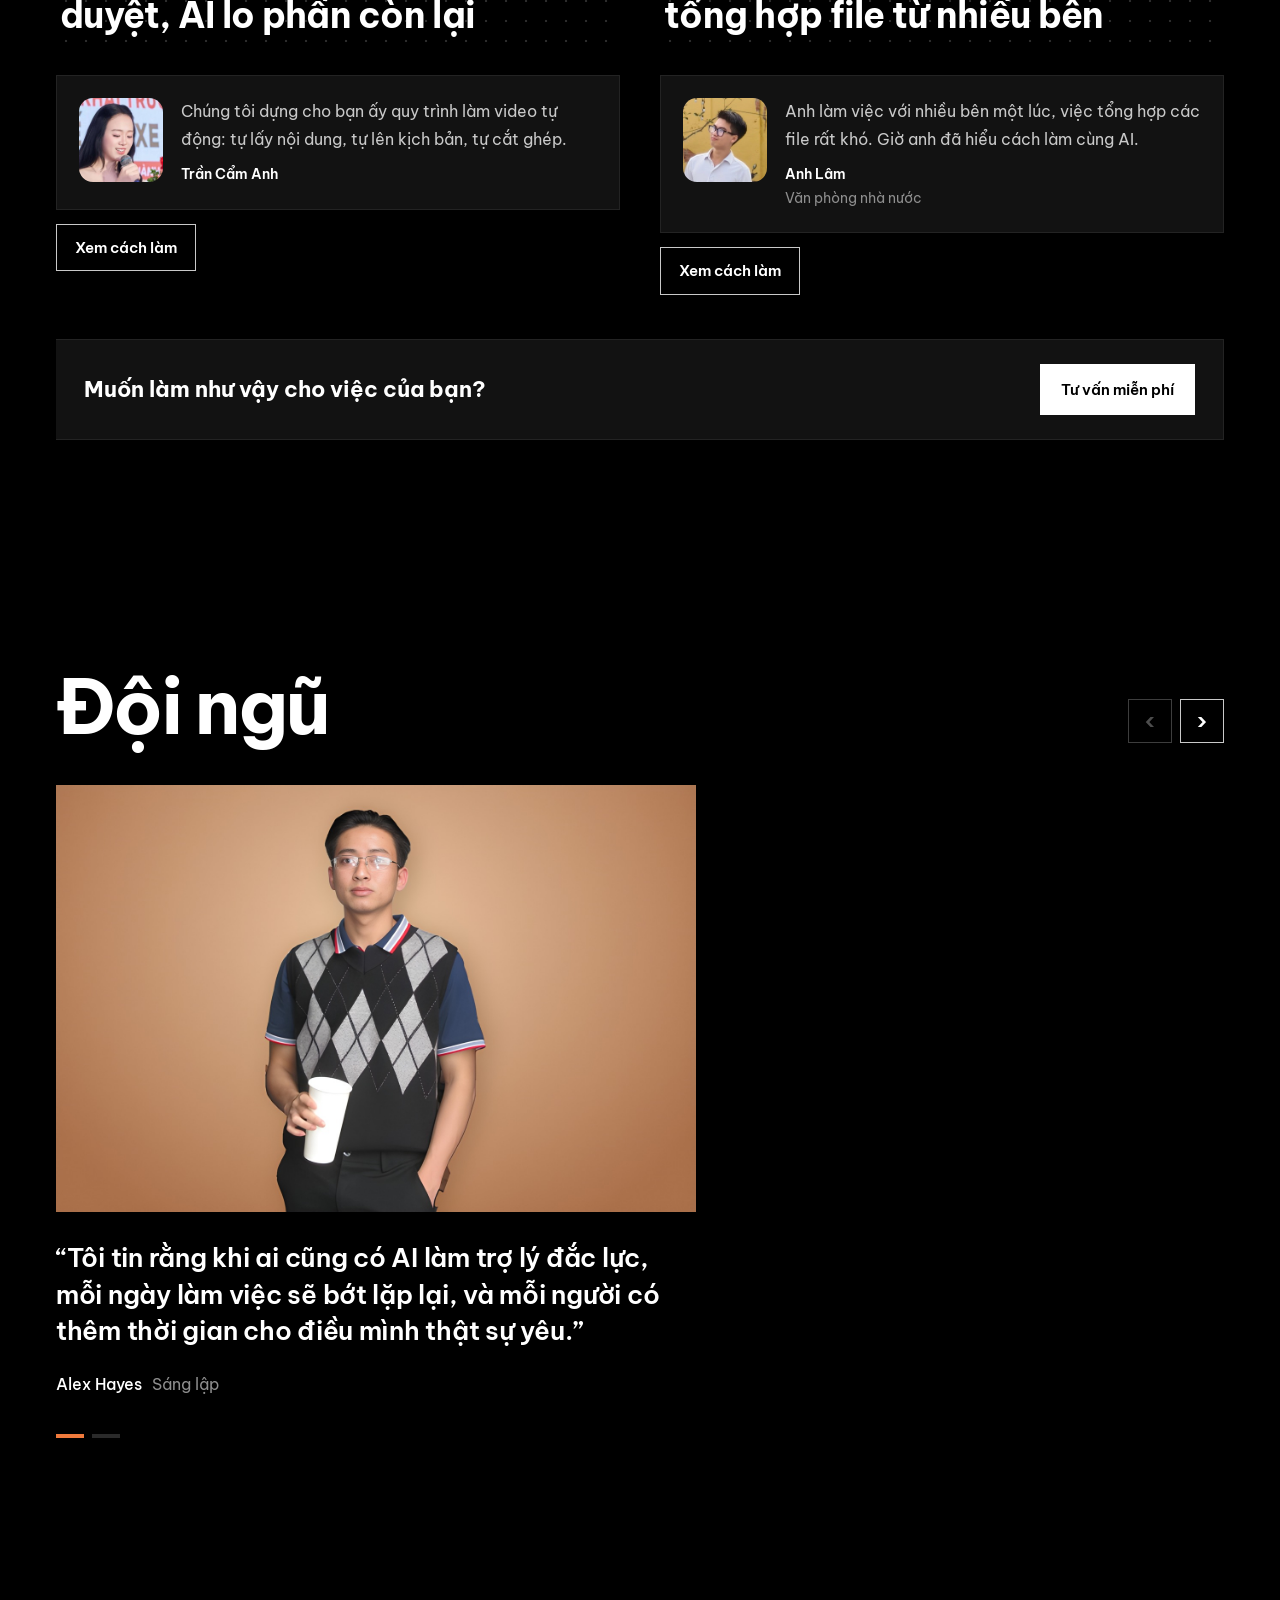
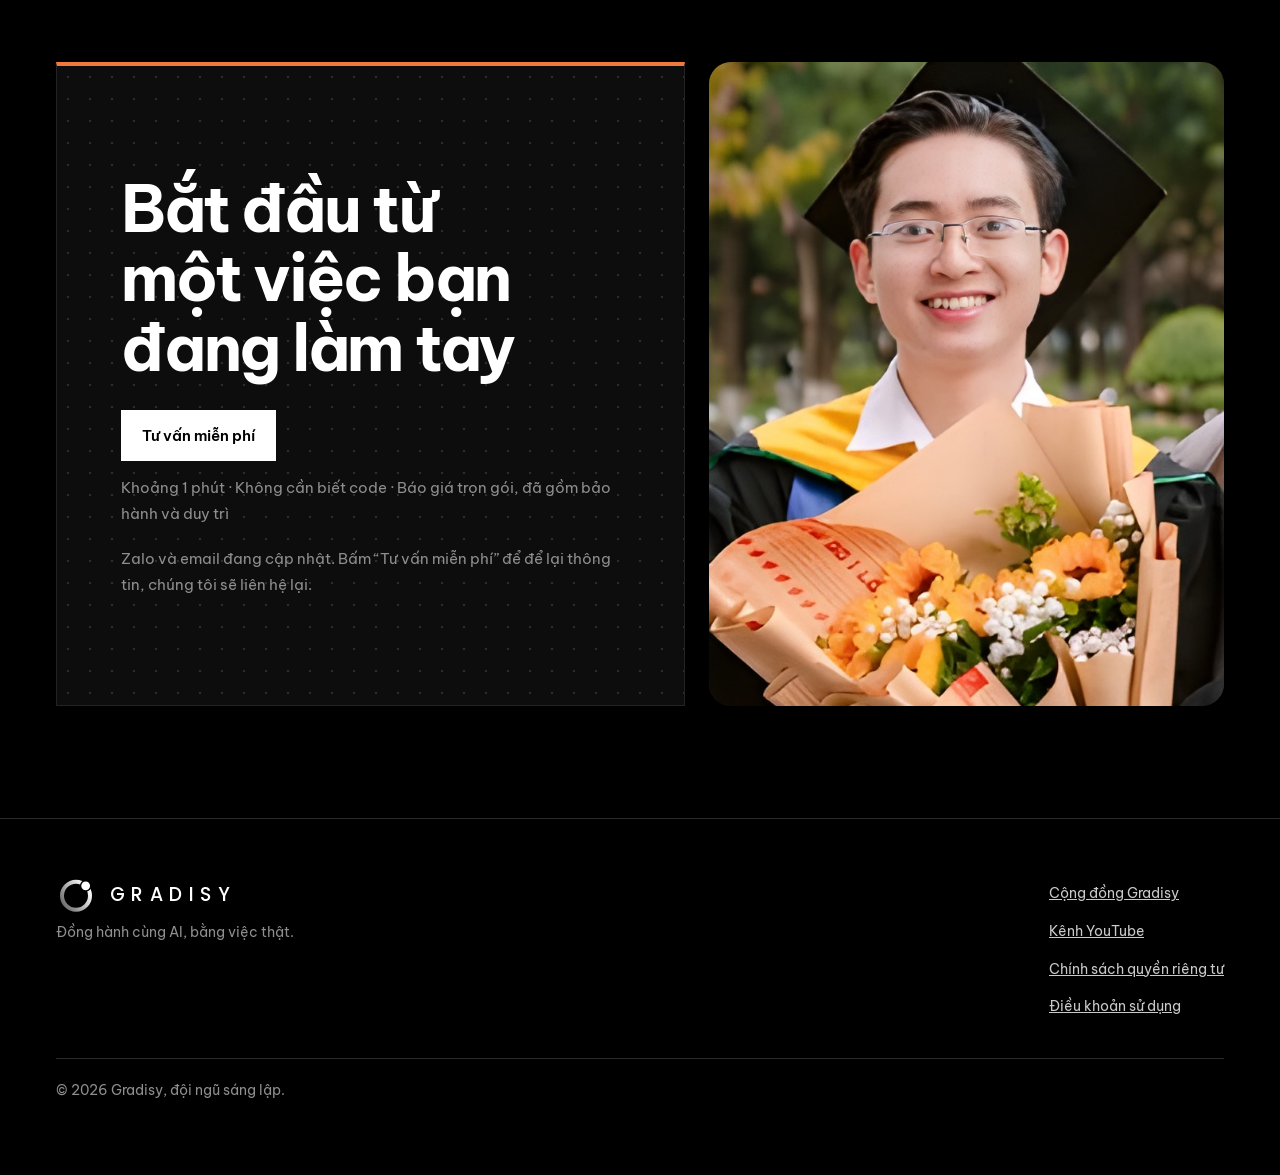
==== commit 93e66e10: "Trang công ty: tiêu đề mới, logo trên video bìa, ảnh khách, bỏ dải cam kết và bảng chân trang Co-Aut" ====
--- a/cong-ty/index.html
+++ b/cong-ty/index.html
@@ -113,6 +113,9 @@
 .cover .mark{text-shadow:0 2px 24px rgba(60,20,4,.35)}
 .cover .mark{position:absolute;inset:0;display:grid;place-items:center;z-index:1;text-align:center}
 .cover .mark span{display:block;font-weight:500;font-size:clamp(34px,7vw,84px);letter-spacing:-.02em;color:#fff;line-height:1}
+.cover .mark .logo-bia{display:flex;align-items:center;justify-content:center;gap:clamp(12px,1.6vw,22px)}
+.cover .mark .logo-bia img{width:clamp(36px,5vw,64px);height:auto;flex:none;filter:drop-shadow(0 2px 12px rgba(60,20,4,.35))}
+.cover .mark .logo-bia b{font-family:Poppins,var(--font);font-weight:500;font-size:clamp(22px,3.4vw,44px);letter-spacing:.34em;text-transform:uppercase;margin-right:-.34em;line-height:1}
 .cover .mark small{display:block;margin-top:12px;font-size:clamp(14px,1.8vw,18px);color:rgba(255,255,255,.85)}
 
 /* nút: góc vuông, nền trắng hoặc viền */
@@ -505,7 +508,7 @@
   .icard{min-height:520px}
   .founder{grid-template-columns:5fr 7fr;gap:64px}
   .join{grid-template-columns:1fr 1fr;gap:56px}
-  .foot{grid-template-columns:1.2fr 1.6fr 1fr}
+  .foot{grid-template-columns:1fr auto}
 }
 @media (prefers-reduced-motion:reduce){
   html{scroll-behavior:auto}
@@ -534,7 +537,7 @@
 <!-- Nền hạt 3D: mặt sóng chấm cam vẽ bằng canvas (mã ở cuối trang, không dùng thư viện). -->
 <canvas class="waves" data-alpha="1" aria-hidden="true"></canvas>
 <header class="head">
-  <h1><span class="sr">Gradisy: </span><span class="l1">Giao việc lặp lại cho AI.</span> <span class="l2">Hiểu rõ từng bước nó làm.</span></h1>
+  <h1><span class="sr">Gradisy: </span><span class="l1">Vận hành hiệu quả hơn,</span> <span class="l2">đội ngũ vững&nbsp;vàng hơn cùng&nbsp;AI.</span></h1>
   <div class="side">
     <span class="bar" aria-hidden="true"></span>
     <p class="sub">Gradisy làm công cụ AI cho đúng việc của doanh nghiệp bạn. Mở từng bước, xem nó làm gì, và giải thích được cho cả đội.</p>
@@ -546,18 +549,11 @@
 </header>
 </div>
 
-<!-- Dải 3 cam kết (25/11, học từ dải số liệu của n8n.io; mình chưa có số thật nên dùng cam kết) -->
-<div class="promises" aria-label="Cam kết của Gradisy">
-  <div><i aria-hidden="true"><svg viewBox="0 0 24 24"><path d="M4 5h16v11H9l-5 4z"/><path d="M8 9h8M8 12h5"/></svg></i><span>Tư vấn miễn phí<small>Trả lời 5 câu, nhận gợi ý ngay</small></span></div>
-  <div><i aria-hidden="true"><svg viewBox="0 0 24 24"><path d="M3 12l9-9h8v8l-9 9z"/><circle cx="16" cy="8" r="1.5"/></svg></i><span>Báo giá trọn gói<small>Một giá cho cả việc, không phát sinh</small></span></div>
-  <div><i aria-hidden="true"><svg viewBox="0 0 24 24"><path d="M12 3l8 3v6c0 5-3.5 8-8 9-4.5-1-8-4-8-9V6z"/><path d="M8.5 12l2.5 2.5 4.5-5"/></svg></i><span>Bảo hành, duy trì<small>Có lỗi hoặc cần chỉnh, chúng tôi sửa</small></span></div>
-</div>
-
 <div class="cover"><div class="box">
   <!-- Video ghép từ 5 đoạn Pexels (giấy phép Pexels, miễn phí): 5944692, 35402241, 7681386, 8631874, 2516160.
        Bản nền cam cũ vẫn giữ ở video/bia.mp4. -->
   <video id="biaVideo" src="video/bia-nguoi.mp4" poster="video/bia-nguoi.jpg" autoplay muted loop playsinline preload="metadata" aria-hidden="true"></video>
-  <div class="mark"><span>Gradisy</span><small>Đồng hành cùng AI, bằng việc thật</small></div></div></div>
+  <div class="mark"><span class="logo-bia"><img src="anh/logo-gradisy-sang.svg" alt="" width="64" height="64"><b>Gradisy</b></span><small>Đồng hành cùng AI, bằng việc thật</small></div></div></div>
 
 <main id="noi-dung" tabindex="-1">
 
@@ -753,12 +749,6 @@
         <b class="logo-chan"><img src="anh/logo-gradisy-sang.svg" alt="" width="40" height="40" loading="lazy"><span>Gradisy</span></b>
         <span>Đồng hành cùng AI, bằng việc thật.</span>
       </div>
-      <dl>
-        <dt>Tên</dt><dd>Gradisy (chưa đăng ký pháp nhân)</dd>
-        <dt>Bắt đầu</dt><dd>Tháng 11/2026</dd>
-        <dt>Lĩnh vực</dt><dd>Dịch vụ tự động hoá công việc và phần mềm có AI</dd>
-        <dt>Khách hàng</dt><dd>Doanh nghiệp vừa và nhỏ, hộ kinh doanh, người đi làm</dd>
-      </dl>
       <ul>
         <li><a href="../">Cộng đồng Gradisy</a></li>
         <li><a href="https://www.youtube.com/@Vannam_alexhayes" target="_blank" rel="noopener">Kênh YouTube</a></li>
@@ -893,19 +883,20 @@
 ICON.bank = ICON.bank || '<path d="M3 10l9-6 9 6M5 10v8M9 10v8M15 10v8M19 10v8M3 20h18"/>';
 /* Khách hàng đã dùng dịch vụ (Sir tự điền). Để trống = dải tên ẩn đi.
    Chỉ ghi tên: "Shop Hoa Mai"   hoặc kèm logo: { ten: "Shop Hoa Mai", logo: "anh/logo-hoa-mai.png" } */
-var KHACH_HANG = ["Trần Cẩm Anh", "Xe điện Việt Phương", "Anh Lâm"];
+// 26/11 Sir bảo bỏ dải này; tên cũ: "Trần Cẩm Anh", "Xe điện Việt Phương", "Anh Lâm". Mảng rỗng thì dải tự ẩn.
+var KHACH_HANG = [];
 
 /* Câu chuyện khách hàng THẬT (Sir kể 25/11). Chỉ ghi đúng điều đã làm; không tự viết lời thay khách.
    loi: lời của chính khách (để trống cho tới khi khách gửi). anh: đường dẫn ảnh khách nếu có (để trống thì hiện chữ cái đầu).
    CẦN SIR BỔ SUNG: vai trò/nghề của Cẩm Anh, lời của khách, ảnh (nếu khách đồng ý). */
 var CASE_STUDY = [
-  { nhan: "Làm video", ten: "Trần Cẩm Anh", vaiTro: "", anh: "",
+  { nhan: "Làm video", ten: "Trần Cẩm Anh", vaiTro: "", anh: "anh/khach-cam-anh.jpg",
     tieuDe: "Cẩm Anh chỉ còn quay và duyệt, AI lo phần còn lại",
     tomTat: "Chúng tôi dựng cho bạn ấy quy trình làm video tự động: tự lấy nội dung, tự lên kịch bản, tự cắt ghép.",
     truoc: "Tự tìm nội dung, tự viết kịch bản, tự cắt ghép từng video.",
     cachLam: "Dựng quy trình AI tự lấy nội dung, tự lên kịch bản và tự cắt ghép video.",
     ketQua: "Bạn ấy chỉ việc quay và duyệt.", loi: "" },
-  { nhan: "Tổng hợp file", ten: "Anh Lâm", vaiTro: "Văn phòng nhà nước", anh: "",
+  { nhan: "Tổng hợp file", ten: "Anh Lâm", vaiTro: "Văn phòng nhà nước", anh: "anh/khach-anh-lam.jpg",
     tieuDe: "Anh Lâm tiết kiệm hàng giờ tổng hợp file từ nhiều bên",
     tomTat: "Anh làm việc với nhiều bên một lúc, việc tổng hợp các file rất khó. Giờ anh đã hiểu cách làm cùng AI.",
     truoc: "Làm việc với nhiều bên cùng lúc, tổng hợp file và số liệu rất khó.",
